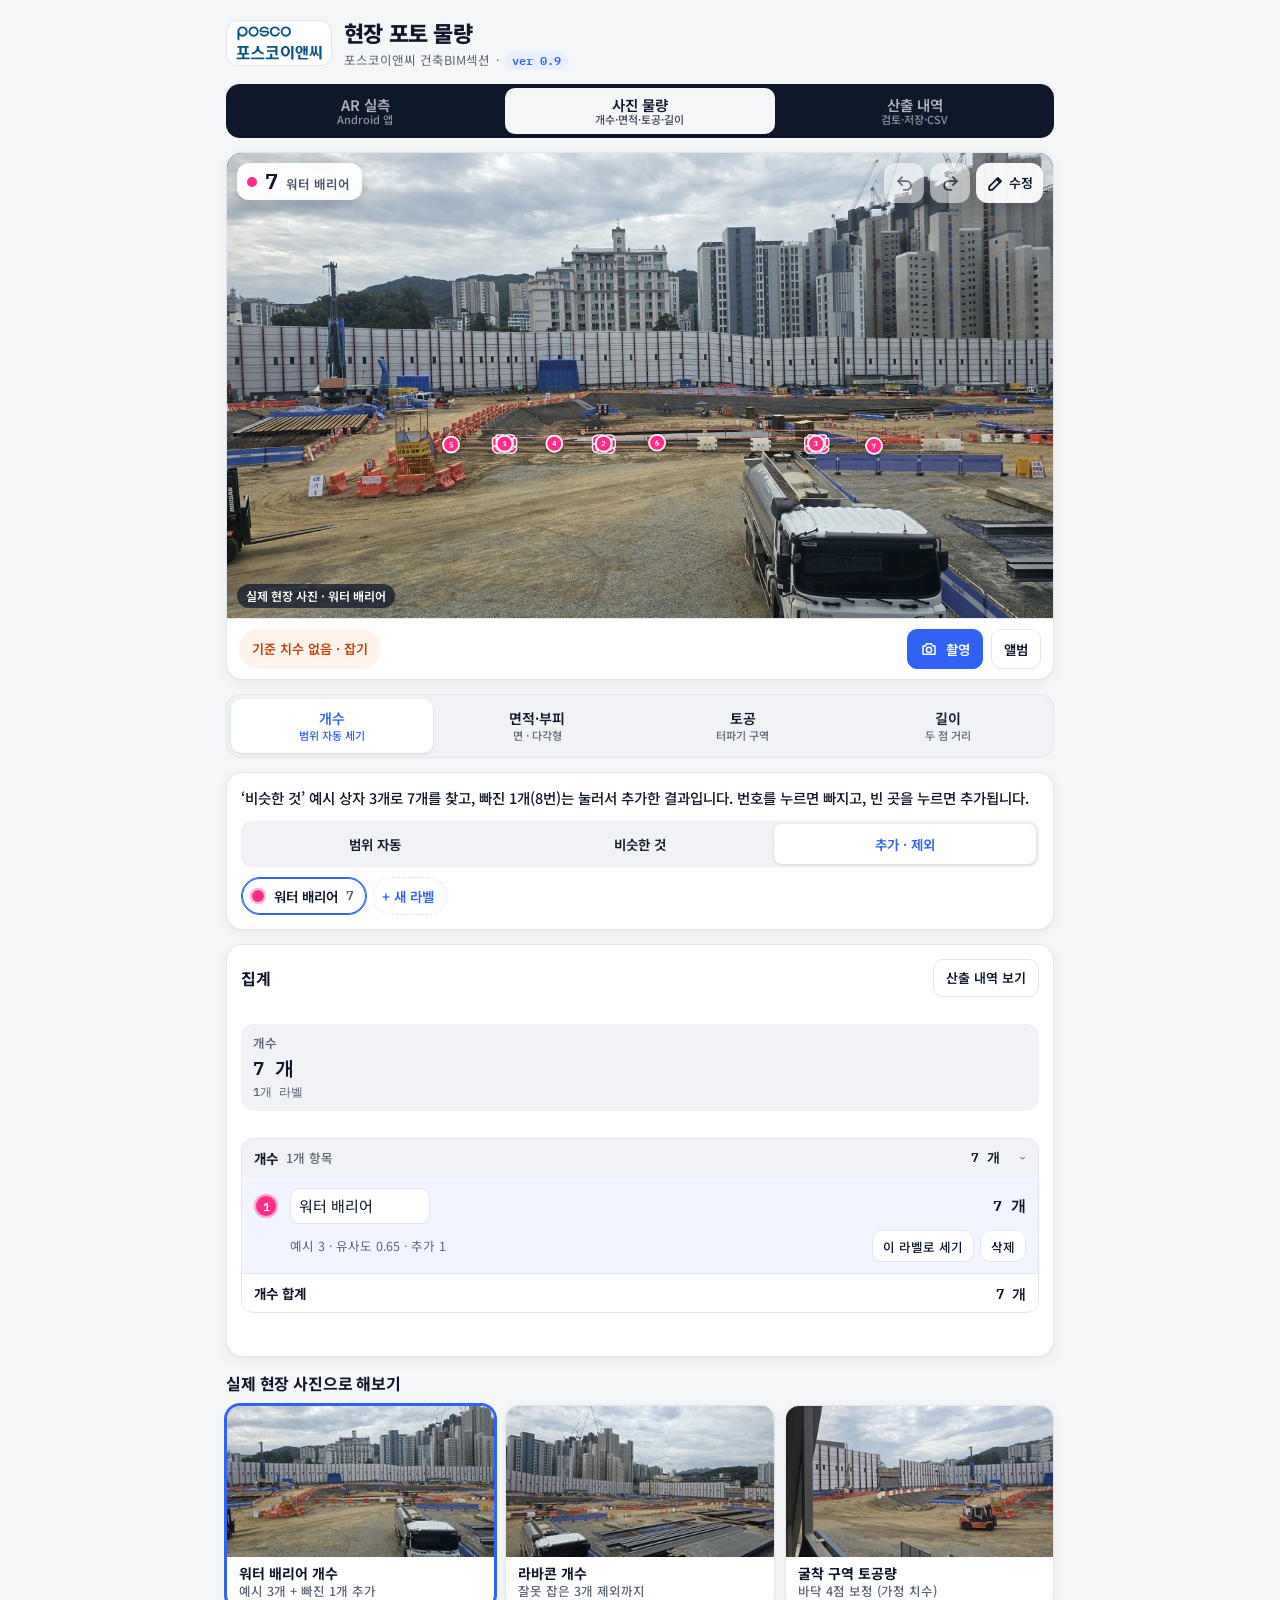
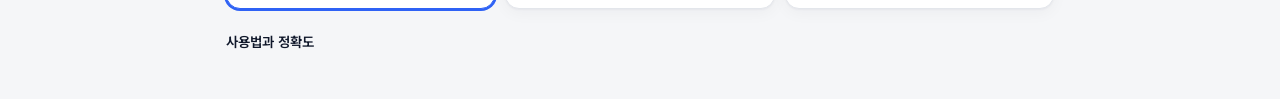
==== SiteMeasureAR/app/src/main/assets/web/index.html @ 182897c6 "현장 포토 물량 앱 ver 0.9: 웹 시제품 기능 전부 내장 - 첫 화면을 웹 시제품(개수·면적·토공·거리·기준 치수·되돌리기·수정)으로 교체 - 촬영·앨범, CSV·근거 사진 " ====
<!doctype html><html lang="ko"><head><meta charset="utf-8"><meta name="viewport" content="width=device-width,initial-scale=1,viewport-fit=cover"><style>:root{color-scheme:light}body{margin:0;font:14px system-ui}img{max-width:100%}[hidden]{display:none!important}</style><link rel="stylesheet" href="app.css"><script src="app-shim.js"></script></head><body><title>현장 포토 물량</title>
<meta name="claude:viewport-fit-sides" content="cover">
<link rel="preconnect" href="https://fonts.googleapis.com">
<link rel="stylesheet" href="https://fonts.googleapis.com/css2?family=Noto+Sans+KR:wght@400;500;700;800&family=IBM+Plex+Mono:wght@500;600&display=swap">
<style>
/* Layout: 흰 바탕 카드 세 장 — ① 사진(찍기·불러오기, 기준 치수) ② 기능 탭(개수·면적부피·토공·길이)과 그 도구 ③ 기능별 집계와 총합계. 강조는 한 가지 파랑, 사진 위 표시는 라벨 색. */
:root{
  --bg:#f5f6f8; --surface:#ffffff; --ink:#0f172a; --muted:#5b6474; --line:#e3e6eb; --soft:#f0f2f5;
  --accent:#2f62f5; --accent-ink:#ffffff; --accent-soft:#e9efff; --warn:#c2410c; --warn-soft:#fff3eb; --ok:#15803d;
  --font-body:"Noto Sans KR","Apple SD Gothic Neo","Malgun Gothic",system-ui,sans-serif;
  --font-num:"IBM Plex Mono",ui-monospace,Menlo,Consolas,monospace;
  --r-card:16px; --r-ctl:10px;
}
@media (prefers-color-scheme: dark){ :root:not([data-theme="light"]){
  --bg:#0d1117; --surface:#161b22; --ink:#e8edf3; --muted:#9aa5b4; --line:#2a313b; --soft:#1e252e;
  --accent:#6b93ff; --accent-ink:#0b1020; --accent-soft:#1c2848; --warn:#ff9b63; --warn-soft:#2e1d12; --ok:#4ade80; color-scheme:dark } }
:root[data-theme="dark"]{
  --bg:#0d1117; --surface:#161b22; --ink:#e8edf3; --muted:#9aa5b4; --line:#2a313b; --soft:#1e252e;
  --accent:#6b93ff; --accent-ink:#0b1020; --accent-soft:#1c2848; --warn:#ff9b63; --warn-soft:#2e1d12; --ok:#4ade80; color-scheme:dark }

*,*::before,*::after{box-sizing:border-box}
[hidden]{display:none!important}
body{background:var(--bg);color:var(--ink);font-family:var(--font-body);font-size:15px;line-height:1.5;-webkit-font-smoothing:antialiased}
.wrap{max-width:860px;margin:0 auto;padding-block:16px 40px;
  padding-left:max(16px, env(safe-area-inset-left, 0px));padding-right:max(16px, env(safe-area-inset-right, 0px));
  display:flex;flex-direction:column;gap:14px}
.top{display:flex;align-items:center;gap:12px;flex-wrap:wrap}
.logo{display:flex;align-items:center;justify-content:center;background:#fff;border-radius:12px;padding:6px 10px;box-shadow:inset 0 0 0 1px var(--line);flex:none}
.logo img{display:block;height:34px;width:auto;max-width:100%}
.brand{display:flex;flex-direction:column;min-width:0;flex:1}
.meta{display:flex;gap:6px;align-items:center;flex-wrap:wrap;font-size:12.5px;color:var(--muted);margin-top:2px}
.ver{font-family:var(--font-num);font-size:11.5px;font-weight:600;padding:1px 7px;border-radius:999px;background:var(--accent-soft);color:var(--accent)}
.views{display:grid;grid-template-columns:repeat(3,1fr);gap:4px;padding:4px;background:var(--ink);border-radius:14px}
.views button{border:0;background:transparent;color:color-mix(in srgb,var(--bg) 70%,transparent);border-radius:10px;min-height:46px;font-size:14.5px;flex-direction:column;gap:0;padding:6px 4px}
.views button small{font-size:11px;font-weight:500;opacity:.8}
.views button[aria-selected="true"]{background:var(--bg);color:var(--ink)}
.view{display:flex;flex-direction:column;gap:14px}
.ar{padding:18px;display:flex;flex-direction:column;gap:14px}
.ar h2{font-size:18px}
.ar p{margin:0;color:var(--muted);font-size:14px;max-width:62ch}
.steps{display:grid;grid-template-columns:repeat(auto-fit,minmax(180px,1fr));gap:10px;margin:0;padding:0;list-style:none;counter-reset:st}
.steps li{background:var(--soft);border-radius:12px;padding:12px;font-size:13.5px;counter-increment:st}
.steps li::before{content:counter(st);display:inline-grid;place-items:center;width:22px;height:22px;border-radius:50%;background:var(--accent);color:var(--accent-ink);font-weight:700;font-size:12px;margin-right:8px}
.steps b{display:block;margin:6px 0 2px;font-size:14px}
.kv{display:grid;grid-template-columns:auto 1fr;gap:6px 14px;font-size:13.5px;margin:0}
.kv dt{color:var(--muted)} .kv dd{margin:0}
.badge-st{align-self:flex-start;font-size:12.5px;font-weight:600;padding:4px 10px;border-radius:999px;background:var(--warn-soft);color:var(--warn)}
details.grp > summary{list-style:none;cursor:pointer}
details.grp > summary::-webkit-details-marker{display:none}
details.grp > summary .chev{transition:transform .15s;display:inline-block;margin-left:6px}
details.grp[open] > summary .chev{transform:rotate(90deg)}
.ghead b{font-family:var(--font-num);font-weight:600;font-size:13px;color:var(--ink);margin-left:auto;margin-right:8px}
.rep{overflow-x:auto;border:1px solid var(--line);border-radius:12px}
.rep table{border-collapse:collapse;width:100%;font-size:13px;min-width:560px}
.rep th,.rep td{padding:8px 10px;border-bottom:1px solid var(--line);text-align:right;white-space:nowrap}
.rep th{background:var(--soft);font-weight:600;color:var(--muted);font-size:12px}
.rep td:nth-child(-n+3),.rep th:nth-child(-n+3){text-align:left}
.rep td{font-variant-numeric:tabular-nums}
.rep tr.tot td{font-weight:700;background:color-mix(in srgb,var(--soft) 60%,transparent)}
.repimg{border-radius:12px;overflow:hidden;border:1px solid var(--line);background:#0b0d10}
.repimg img{display:block;width:100%;max-width:100%}
@media (prefers-reduced-motion: reduce){ details.grp > summary .chev{transition:none} }
h1{font-size:22px;font-weight:800;margin:0;letter-spacing:-.02em}
.top p{margin:2px 0 0;font-size:13.5px;color:var(--muted)}
h2{font-size:16px;font-weight:700;margin:0;letter-spacing:-.01em}
.card{background:var(--surface);border:1px solid var(--line);border-radius:var(--r-card);box-shadow:0 1px 2px rgba(15,23,42,.04),0 4px 16px rgba(15,23,42,.04)}
button,.btn{font:inherit;font-weight:600;font-size:14px;min-height:44px;padding:8px 14px;border-radius:var(--r-ctl);border:1px solid var(--line);
  background:var(--surface);color:var(--ink);cursor:pointer;display:inline-flex;align-items:center;justify-content:center;gap:8px;text-align:center;line-height:1.2}
button:hover,.btn:hover{border-color:color-mix(in srgb,var(--accent) 40%,var(--line))}
.btn.primary,button.primary{background:var(--accent);color:var(--accent-ink);border-color:var(--accent)}
button:focus-visible,.btn:focus-within,input:focus-visible,select:focus-visible,summary:focus-visible{outline:3px solid color-mix(in srgb,var(--accent) 45%,transparent);outline-offset:2px}
button:disabled{opacity:.45;cursor:default}
.ico{width:18px;height:18px;flex:none}

/* ① 사진 */
.photo{overflow:hidden}
.drop{display:flex;flex-direction:column;align-items:center;text-align:center;gap:10px;padding:40px 20px;border:2px dashed var(--line);border-radius:12px;margin:12px;background:var(--soft)}
.drop .big{width:44px;height:44px;color:var(--accent)}
.drop-t{font-size:17px;font-weight:700;margin:0}
.drop-s{font-size:13.5px;color:var(--muted);margin:0;max-width:44ch}
.drop-b{display:flex;gap:8px;flex-wrap:wrap;justify-content:center;margin-top:4px}
.stage{position:relative;background:#0b0d10}
#cv{display:block;width:100%;height:auto;touch-action:none;cursor:crosshair;user-select:none;-webkit-user-select:none}
#loupe{position:absolute;top:10px;width:124px;height:124px;border-radius:50%;border:3px solid #fff;box-shadow:0 4px 18px rgba(0,0,0,.35);pointer-events:none}
.total{position:absolute;left:10px;top:10px;pointer-events:none;display:flex;align-items:baseline;gap:8px;padding:6px 12px 6px 10px;border-radius:12px;background:rgba(255,255,255,.94);color:#0f172a;box-shadow:0 4px 14px rgba(0,0,0,.18)}
.total .dot{width:10px;height:10px;border-radius:50%;align-self:center}
.total .n{font-family:var(--font-num);font-weight:600;font-size:22px;line-height:1}
.total .l{font-size:12.5px;font-weight:600;color:#475569}
.stbar{position:absolute;right:10px;top:10px;display:flex;gap:6px}
.sbtn{min-height:40px;min-width:40px;padding:0 10px;border-radius:12px;border:0;background:rgba(255,255,255,.94);color:#0f172a;box-shadow:0 4px 14px rgba(0,0,0,.2);font-size:13px;gap:4px}
.sbtn svg{width:19px;height:19px}
.sbtn:disabled{opacity:.55}
.sbtn[aria-pressed="true"]{background:#2f62f5;color:#fff}
.einfo{margin:0;font-size:13.5px;color:var(--muted)}
.tag{position:absolute;left:10px;bottom:10px;font-size:12px;font-weight:600;padding:3px 9px;border-radius:999px;background:rgba(15,23,42,.72);color:#fff;pointer-events:none}
.pbar{display:flex;gap:8px;align-items:center;flex-wrap:wrap;padding:10px 12px;border-top:1px solid var(--line)}
.pbar .grow{flex:1 1 auto}
.scale{min-height:40px;border-radius:999px;font-size:13px;padding:6px 12px}
.scale.warn{background:var(--warn-soft);color:var(--warn);border-color:transparent}
.scale.ok{background:var(--accent-soft);color:var(--accent);border-color:transparent}
.pbar .btn{min-height:40px;font-size:13.5px;padding:6px 12px}

/* ② 기능 탭과 도구 */
.fn{display:grid;grid-template-columns:repeat(4,1fr);gap:4px;padding:4px;background:var(--soft);border-radius:14px;border:1px solid var(--line)}
.fn button{border:0;background:transparent;border-radius:10px;flex-direction:column;gap:2px;padding:8px 4px;min-height:54px;font-size:14px}
.fn button small{font-size:11px;font-weight:500;color:var(--muted)}
.fn button[aria-selected="true"]{background:var(--surface);color:var(--accent);box-shadow:0 1px 3px rgba(15,23,42,.12)}
.fn button[aria-selected="true"] small{color:var(--accent)}
.tool{padding:14px;display:flex;flex-direction:column;gap:12px}
.hint{margin:0;font-size:14.5px;font-weight:500}
.tgrp{display:flex;flex-direction:column;gap:10px}
.seg{display:flex;background:var(--soft);border-radius:var(--r-ctl);padding:3px;gap:3px}
.seg button{flex:1;min-height:40px;border:0;background:transparent;border-radius:8px;font-size:13.5px}
.seg button[aria-pressed="true"]{background:var(--surface);color:var(--accent);box-shadow:0 1px 3px rgba(15,23,42,.12)}
.slider{display:flex;align-items:center;gap:10px;font-size:13px;color:var(--muted);min-width:0}
.slider input{flex:1;min-width:0;accent-color:var(--accent)}
.val{font-family:var(--font-num);font-size:12.5px;color:var(--ink);min-width:3.2em;text-align:right}
.row{display:flex;gap:8px;flex-wrap:wrap}
.row > button{flex:1 1 120px;min-height:40px}
.chips{display:flex;gap:6px;flex-wrap:wrap;align-items:center}
.chips .lbl{font-size:12.5px;color:var(--muted);font-weight:600;margin-right:2px}
.chip{min-height:34px;font-size:13px;font-weight:600;padding:4px 12px;border-radius:999px;background:var(--soft);border-color:transparent}
.chip[aria-pressed="true"]{background:var(--accent-soft);color:var(--accent);border-color:color-mix(in srgb,var(--accent) 35%,transparent)}
.labels{display:flex;gap:6px;flex-wrap:wrap}
.what{display:flex;align-items:center;gap:10px;font-size:13px;color:var(--muted);min-width:0}
.what span{flex:none}
.what input{flex:1}
.lab{min-height:38px;border-radius:999px;padding:4px 12px 4px 8px;font-size:13.5px;gap:8px}
.lab .sw{width:16px;height:16px;border-radius:50%;box-shadow:inset 0 0 0 2px rgba(255,255,255,.7)}
.lab .c{font-family:var(--font-num);font-size:12.5px;color:var(--muted)}
.lab[aria-pressed="true"]{border-color:var(--accent);box-shadow:0 0 0 1px var(--accent) inset}
.lab.add{color:var(--accent);border-style:dashed}
.form{display:flex;gap:8px;flex-wrap:wrap}
.form label{display:flex;flex-direction:column;gap:3px;font-size:12px;color:var(--muted);flex:1 1 120px;min-width:0}
input[type=number],input[type=text],select{font:inherit;min-height:42px;padding:6px 10px;border:1px solid var(--line);border-radius:var(--r-ctl);background:var(--surface);color:var(--ink);min-width:0;width:100%}

/* ③ 집계 */
.results{padding:14px;display:flex;flex-direction:column;gap:12px}
.rhead{display:flex;align-items:center;justify-content:space-between;gap:8px;flex-wrap:wrap}
.rhead .acts{display:flex;gap:6px;flex-wrap:wrap}
.rhead .acts button{min-height:38px;font-size:13px;padding:6px 12px}
.summary{display:grid;grid-template-columns:repeat(auto-fit,minmax(140px,1fr));gap:8px}
.sum{background:var(--soft);border-radius:12px;padding:10px 12px;min-width:0}
.sum dt{font-size:12.5px;color:var(--muted);font-weight:600}
.sum dd{margin:2px 0 0;font-family:var(--font-num);font-variant-numeric:tabular-nums;font-weight:600;font-size:19px;overflow-wrap:anywhere}
.sum dd small{display:block;font-size:12px;font-weight:500;color:var(--muted)}
.grp{border:1px solid var(--line);border-radius:12px;overflow:hidden}
.ghead{display:flex;justify-content:space-between;align-items:center;gap:8px;padding:9px 12px;background:var(--soft);font-size:13.5px;font-weight:700}
.ghead span{font-weight:500;color:var(--muted);font-size:12.5px}
.item{display:grid;grid-template-columns:26px 1fr auto;gap:6px 10px;padding:11px 12px;border-top:1px solid var(--line);align-items:center}
.ghead + .item{border-top:0}
.item.active{background:color-mix(in srgb,var(--accent-soft) 60%,transparent)}
.no{font-family:var(--font-num);font-weight:600;width:24px;height:24px;border-radius:50%;display:grid;place-items:center;font-size:12px;color:#fff;box-shadow:inset 0 0 0 2px rgba(255,255,255,.6)}
.main{display:flex;gap:6px;align-items:center;flex-wrap:wrap;min-width:0}
.main select,.main input{min-height:36px;padding:4px 8px;width:auto}
.main input[type=text]{width:140px}
.thick{display:inline-flex;align-items:center;gap:4px;font-size:13px;color:var(--muted)}
.thick input{width:74px}
.q{font-family:var(--font-num);font-variant-numeric:tabular-nums;font-weight:600;text-align:right;white-space:nowrap;font-size:15px}
.q small{display:block;font-weight:500;color:var(--muted);font-size:12px}
.sub{grid-column:2 / 4;font-size:12.5px;color:var(--muted);display:flex;justify-content:space-between;align-items:center;gap:8px;flex-wrap:wrap;min-width:0}
.sub .acts{display:flex;gap:6px}
.sub button{min-height:32px;padding:2px 10px;font-size:12.5px;font-weight:500}
.cond{grid-column:2 / 4;font-size:13px;min-width:0}
.cond summary{cursor:pointer;color:var(--muted);min-height:32px;display:flex;align-items:center}
.fields{display:grid;grid-template-columns:repeat(auto-fit,minmax(118px,1fr));gap:8px;margin-top:6px}
.fld{display:flex;flex-direction:column;gap:3px;font-size:12px;color:var(--muted);min-width:0}
.fld input,.fld select{min-height:38px;padding:4px 8px}
.res{grid-column:2 / 4;display:grid;grid-template-columns:repeat(auto-fit,minmax(150px,1fr));gap:2px 16px;font-size:12.5px;min-width:0}
.res div{display:flex;justify-content:space-between;gap:6px;padding-block:1px}
.res b{font-family:var(--font-num);font-variant-numeric:tabular-nums;font-weight:600}
.warnline{grid-column:2 / 4;font-size:12.5px;color:var(--warn);margin:0;font-weight:500;background:var(--warn-soft);padding:6px 10px;border-radius:8px}
.gtot{display:flex;justify-content:space-between;padding:9px 12px;border-top:1px solid var(--line);font-weight:700;font-size:13.5px}
.gtot b{font-family:var(--font-num);font-weight:600}
.empty{color:var(--muted);font-size:14px;margin:0;text-align:center;padding:18px 8px;background:var(--soft);border-radius:12px}
.status{font-size:13px;color:var(--muted);margin:0;min-height:1.3em}

/* 샘플 */
.samples{display:flex;flex-direction:column;gap:10px}
.sgrid{display:grid;grid-template-columns:repeat(3,1fr);gap:10px}
@media (max-width:560px){ .sgrid{grid-template-columns:1fr} }
.sc{padding:0;flex-direction:column;align-items:stretch;gap:0;overflow:hidden;border-radius:14px;text-align:left;min-height:0}
.sc img{display:block;width:100%;aspect-ratio:16/9;object-fit:cover;max-width:100%}
.sc span{display:block;padding:8px 12px 2px;font-size:14px;font-weight:700}
.sc small{display:block;padding:0 12px 10px;font-size:12.5px;font-weight:500;color:var(--muted)}
.sc[aria-pressed="true"]{border-color:var(--accent);box-shadow:0 0 0 2px var(--accent)}
@media (max-width:560px){ .sc{flex-direction:row;align-items:center;justify-content:flex-start} .sc img{width:120px;flex:none} .sc .tx{min-width:0;flex:1} }
details.help{font-size:13.5px;color:var(--muted)}
details.help summary{cursor:pointer;color:var(--ink);font-weight:600;min-height:36px;display:flex;align-items:center}
details.help ul{margin:6px 0 0;padding-left:18px;display:flex;flex-direction:column;gap:5px}
</style>

<div class="wrap">
  <header class="top">
    <span class="logo"><img src="brand/poscoenc-logo.png" alt="포스코이앤씨" width="86" height="34"></span>
    <div class="brand">
      <h1>현장 포토 물량</h1>
      <div class="meta"><span>포스코이앤씨 건축BIM섹션</span><span aria-hidden="true">·</span><span class="ver">ver 0.9</span></div>
    </div>
  </header>

  <nav class="views" role="tablist" aria-label="화면">
    <button role="tab" id="v-ar" aria-selected="false">AR 실측<small>Android 앱</small></button>
    <button role="tab" id="v-photo" aria-selected="true">사진 물량<small>개수·면적·토공·길이</small></button>
    <button role="tab" id="v-report" aria-selected="false">산출 내역<small>검토·저장·CSV</small></button>
  </nav>

  <!-- AR 실측 -->
  <section id="view-ar" class="view" hidden>
    <div class="card ar">
      <span class="badge-st">Android 앱으로 개발 중 · 이 웹 화면에서는 동작하지 않습니다</span>
      <h2>AR 실측: 기준 치수 없이 실시간 거리·면적</h2>
      <p>휴대폰 카메라로 주변을 인식한 뒤 시작점과 끝점을 찍으면 실제 거리가 바로 나옵니다. 기준 치수를 넣지 않아도 됩니다. ARCore의 깊이(Depth) 기능을 쓰므로 설치형 Android 앱에서만 동작하며, 웹 페이지에서는 카메라와 AR 기능을 쓸 수 없습니다.</p>
      <ol class="steps">
        <li><b>주변 인식</b>카메라를 천천히 좌우로 움직여 바닥·벽을 인식시킵니다.</li>
        <li><b>점 지정</b>화면 가운데 조준점을 시작점·끝점에 맞추고 누릅니다. 모서리·직선 스냅이 보조합니다.</li>
        <li><b>결과 저장</b>거리·면적과 사진, 측정점, 산출 근거를 휴대폰에 저장하고 CSV로 내보냅니다.</li>
      </ol>
      <dl class="kv">
        <dt>권장 거리</dt><dd>대상까지 약 0.5~5 m (Google 안내 기준 깊이 정확도가 가장 좋은 범위)</dd>
        <dt>대상 기기</dt><dd>ARCore Depth API 지원 Android 기기</dd>
        <dt>1차 개발 범위</dt><dd>2점 거리 측정 · 사진 저장 · 강재 개수 검토</dd>
        <dt>검증 방법</dt><dd>같은 구간을 줄자와 비교해 기기별 오차를 기록</dd>
      </dl>
      <p>지금 이 화면에서는 ‘사진 물량’에서 기준 치수(기준 길이 또는 바닥 4점)를 잡아 거리를 잴 수 있습니다.</p>
      <div class="row"><a class="btn" href="https://developers.google.com/ar/devices" target="_blank" rel="noopener">ARCore 지원 기기 목록</a><button id="goPhotoLen" class="primary">사진으로 거리 재기</button></div>
    </div>
  </section>

  <!-- 사진 물량 -->
  <div id="view-photo" class="view">
  <!-- ① 사진 -->
  <section class="card photo" aria-label="사진">
    <div id="empty" class="drop">
      <svg class="big" viewBox="0 0 24 24" fill="none" stroke="currentColor" stroke-width="1.7" stroke-linecap="round" stroke-linejoin="round" aria-hidden="true"><path d="M4 8h3l2-3h6l2 3h3v11H4z"/><circle cx="12" cy="13" r="3.5"/></svg>
      <p class="drop-t">현장 사진을 찍거나 불러오세요</p>
      <p class="drop-s">휴대폰에서는 ‘카메라로 촬영’을 누르면 바로 카메라가 열립니다.</p>
      <div class="drop-b">
        <label class="btn primary"><svg class="ico" viewBox="0 0 24 24" fill="none" stroke="currentColor" stroke-width="2" stroke-linecap="round" stroke-linejoin="round" aria-hidden="true"><path d="M4 8h3l2-3h6l2 3h3v11H4z"/><circle cx="12" cy="13" r="3.5"/></svg>카메라로 촬영<input id="shoot" type="file" accept="image/*" capture="environment" hidden></label>
        <label class="btn">앨범에서 선택<input id="pick" type="file" accept="image/*" hidden></label>
      </div>
    </div>
    <div id="stageWrap" hidden>
      <div class="stage">
        <canvas id="cv" width="1280" height="720" aria-label="측정 사진"></canvas>
        <canvas id="loupe" width="248" height="248" hidden></canvas>
        <div id="total" class="total" hidden><span class="dot" id="totalDot"></span><span class="n" id="totalN"></span><span class="l" id="totalL"></span></div>
        <span id="sampleTag" class="tag"></span>
        <div class="stbar" role="toolbar" aria-label="편집">
          <button id="undoBtn" class="sbtn" aria-label="되돌리기" title="되돌리기 (Ctrl+Z)" disabled><svg viewBox="0 0 24 24" fill="none" stroke="currentColor" stroke-width="2.2" stroke-linecap="round" stroke-linejoin="round" aria-hidden="true"><path d="M9 14L4 9l5-5"/><path d="M4 9h10.5a5.5 5.5 0 0 1 0 11H11"/></svg></button>
          <button id="redoBtn" class="sbtn" aria-label="다시 실행" title="다시 실행 (Ctrl+Shift+Z)" disabled><svg viewBox="0 0 24 24" fill="none" stroke="currentColor" stroke-width="2.2" stroke-linecap="round" stroke-linejoin="round" aria-hidden="true"><path d="M15 14l5-5-5-5"/><path d="M20 9H9.5a5.5 5.5 0 0 0 0 11H13"/></svg></button>
          <button id="editBtn" class="sbtn" aria-label="수정" aria-pressed="false" title="수정: 점·상자를 끌어 고치기"><svg viewBox="0 0 24 24" fill="none" stroke="currentColor" stroke-width="2.2" stroke-linecap="round" stroke-linejoin="round" aria-hidden="true"><path d="M4 20h4L19 9l-4-4L4 16z"/><path d="M13.5 6.5l4 4"/></svg><span>수정</span></button>
        </div>
      </div>
      <div class="pbar">
        <button id="scaleBtn" class="scale warn">기준 치수 없음</button>
        <span class="grow"></span>
        <label class="btn primary"><svg class="ico" viewBox="0 0 24 24" fill="none" stroke="currentColor" stroke-width="2" stroke-linecap="round" stroke-linejoin="round" aria-hidden="true"><path d="M4 8h3l2-3h6l2 3h3v11H4z"/><circle cx="12" cy="13" r="3.5"/></svg>촬영<input id="shoot2" type="file" accept="image/*" capture="environment" hidden></label>
        <label class="btn">앨범<input id="pick2" type="file" accept="image/*" hidden></label>
      </div>
    </div>
  </section>

  <!-- ② 기능 -->
  <nav class="fn" role="tablist" aria-label="측정 기능">
    <button role="tab" id="fn-count" aria-selected="true">개수<small>범위 자동 세기</small></button>
    <button role="tab" id="fn-area" aria-selected="false">면적·부피<small>면 · 다각형</small></button>
    <button role="tab" id="fn-earth" aria-selected="false">토공<small>터파기 구역</small></button>
    <button role="tab" id="fn-length" aria-selected="false">길이<small>두 점 거리</small></button>
  </nav>

  <section class="card tool" aria-label="도구">
    <p id="hint" class="hint" role="status"></p>

    <div id="t-count" class="tgrp">
      <div class="seg" role="group" aria-label="개수 작업">
        <button id="cnt-auto" aria-pressed="true">범위 자동</button>
        <button id="cnt-ex" aria-pressed="false">비슷한 것</button>
        <button id="cnt-edit" aria-pressed="false">추가 · 제외</button>
      </div>
      <label id="whatRow" class="what" for="cntWhat"><span>세는 대상</span><input id="cntWhat" type="text" placeholder="비우면 AI가 판단 (예: 워터 배리어, 철근 D22)"></label>
      <div id="labels" class="labels" role="group" aria-label="라벨"></div>
      <label id="thrRow" class="slider" for="thr" hidden>유사도<input id="thr" type="range" min="40" max="95" value="65"><span id="thrV" class="val">0.65</span></label>
    </div>

    <div id="t-area" class="tgrp" hidden>
      <div class="seg" role="group" aria-label="면적 방식">
        <button id="ar-auto" aria-pressed="true">자동 면 (한 번 누르기)</button>
        <button id="ar-poly" aria-pressed="false">다각형 (꼭지점 찍기)</button>
      </div>
      <label id="ctx-auto" class="slider" for="tol">인식 범위<input id="tol" type="range" min="8" max="80" value="30"><span id="tolV" class="val">30</span></label>
    </div>

    <div id="t-earth" class="tgrp" hidden>
      <div class="seg" role="group" aria-label="토공 방식">
        <button id="ea-plan" aria-pressed="true">평면 구역 (깊이 · 법면)</button>
        <button id="ea-sec" aria-pressed="false">단면 × 연장</button>
      </div>
    </div>

    <div id="t-length" class="tgrp" hidden>
      <div class="chips" role="group" aria-label="길이 옵션">
        <button class="chip" id="chainBtn" aria-pressed="false">연속 측정 (끝점에서 이어 재기)</button>
      </div>
    </div>

    <div id="t-scale" class="tgrp" hidden>
      <div class="seg" role="group" aria-label="기준 치수 방식">
        <button id="cal-len" aria-pressed="true">기준 길이 · 정면 사진</button>
        <button id="cal-plane" aria-pressed="false">바닥 4점 · 비스듬한 사진</button>
      </div>
      <div id="formLen" class="form" hidden>
        <label>실제 길이 (mm)<input id="refMm" type="number" inputmode="numeric" min="1"></label>
        <div class="chips" id="presetLen" style="flex:2 1 260px">
          <button class="chip" data-mm="1000">스타프 1000</button><button class="chip" data-mm="1200">유로폼 1200</button><button class="chip" data-mm="600">유로폼 600</button><button class="chip" data-mm="10000">줄자 10 m</button>
        </div>
        <button id="applyLen" class="primary" style="flex:1 1 100%">기준 치수 적용</button>
      </div>
      <div id="formPlane" class="form" hidden>
        <label>가로 1→2 (m)<input id="plW" type="number" inputmode="decimal" min="0" step="0.01"></label>
        <label>세로 2→3 (m)<input id="plH" type="number" inputmode="decimal" min="0" step="0.01"></label>
        <div class="chips" id="presetPlane" style="flex:1 1 100%">
          <button class="chip" data-w="10" data-h="10">측량 핀 10×10</button><button class="chip" data-w="20" data-h="10">측량 핀 20×10</button><button class="chip" data-w="6.096" data-h="1.524">철판 6.1×1.5</button><button class="chip" data-w="2" data-h="1">복공판 2.0×1.0</button>
        </div>
        <button id="applyPlane" class="primary" style="flex:1 1 100%">바닥 평면 보정 적용</button>
      </div>
      <button id="calDone">기준 치수 닫기</button>
    </div>

    <div id="t-edit" class="tgrp" hidden>
      <p id="editInfo" class="einfo">선택된 것이 없습니다.</p>
      <div class="row">
        <button id="editDel" disabled>선택 삭제</button>
        <button id="editDone" class="primary">수정 끝내기</button>
      </div>
    </div>
    <div id="ctx-busy" class="row" hidden>
      <button id="aiCancel">AI 세기 취소</button>
    </div>
    <div id="ctx-cancel" class="row" hidden>
      <button id="cancelDraw">그리던 것 취소 (Esc)</button>
    </div>
    <div id="ctx-draw" class="row" hidden>
      <button id="undoPt">점 취소</button>
      <button id="cancelPoly">그리기 취소</button>
      <button id="closePoly" class="primary">닫고 확정</button>
    </div>
    <div id="ctx-snap" class="chips" role="group" aria-label="스냅" hidden>
      <span class="lbl">스냅</span>
      <button class="chip" id="sn-v" aria-pressed="true">꼭지점</button>
      <button class="chip" id="sn-e" aria-pressed="true">끝선</button>
      <button class="chip" id="sn-r" aria-pressed="true">90°</button>
      <button class="chip" id="sn-hv" aria-pressed="true">수평·수직</button>
    </div>
  </section>

  <!-- ③ 집계 -->
  <section class="card results" aria-label="집계">
    <div class="rhead">
      <h2>집계</h2>
      <div class="acts">
        <button id="aiBtn" hidden>AI 부재 판별</button>
        <button id="toReport">산출 내역 보기</button>
      </div>
    </div>
    <dl id="summary" class="summary"></dl>
    <div id="groups" class="tgrp"></div>
    <p id="status" class="status" role="status"></p>
  </section>

  <section class="samples" aria-label="실제 현장 사진 샘플">
    <h2>실제 현장 사진으로 해보기</h2>
    <div class="sgrid">
      <button class="card sc" id="sm-barrier"><img src="samples/thumb-site-barrier.jpg" alt="워터 배리어가 늘어선 터파기 현장"><div class="tx"><span>워터 배리어 개수</span><small>예시 3개 + 빠진 1개 추가</small></div></button>
      <button class="card sc" id="sm-cone"><img src="samples/thumb-site-cone.jpg" alt="라바콘이 놓인 현장"><div class="tx"><span>라바콘 개수</span><small>잘못 잡은 3개 제외까지</small></div></button>
      <button class="card sc" id="sm-earth"><img src="samples/thumb-site-earth.jpg" alt="법면이 있는 굴착 현장"><div class="tx"><span>굴착 구역 토공량</span><small>바닥 4점 보정 (가정 치수)</small></div></button>
    </div>
  </section>

  </div>

  <!-- 산출 내역 -->
  <section id="view-report" class="view" hidden>
    <div class="card results">
      <div class="rhead">
        <h2>산출 내역</h2>
        <div class="acts">
          <button id="csvBtn" hidden>CSV 저장</button>
          <button id="imgBtn" hidden>근거 사진 저장</button>
          <button id="copyBtn">표 복사</button>
        </div>
      </div>
      <dl id="repSummary" class="summary"></dl>
      <div id="repTable" class="rep"></div>
      <div class="repimg" id="repImgWrap" hidden><img id="repImg" alt="측정 표시가 들어간 근거 사진"></div>
      <p id="repStatus" class="status" role="status"></p>
    </div>
  </section>

  <details class="help">
    <summary>사용법과 정확도</summary>
    <ul>
      <li>잘못 찍었으면 사진 오른쪽 위 ↶(되돌리기)·↷(다시 실행)을 누르세요. 그리던 다각형·선·기준 치수는 ‘그리기 취소’나 Esc로 한 번에 지웁니다. ✎ 수정을 켜면 점·꼭지점·상자 모서리·번호를 끌어 옮기고, 눌러 선택해 지울 수 있습니다. 다각형 변의 가운데 점을 끌면 꼭지점이 늘어나고, AI 범위 모서리를 고치면 그 범위를 다시 셉니다.</li>
      <li>거리: 첫 점을 찍은 뒤 손가락을 움직이면 확대경 옆에 실시간 길이가 표시됩니다. ‘연속 측정’을 켜면 끝점에서 다음 구간이 바로 이어집니다. 기준 치수 없이 실시간으로 재는 AR 실측은 Android 앱으로 개발 중입니다.</li>
      <li>면적·부피 ‘자동 면’: 누른 곳에서 경계선(색이 바뀌는 선)까지 면 전체를 잡아 꼭지점 다각형으로 만듭니다. 이미 잡은 면과 겹치는 부분은 빼고 잡으며, 합계는 겹침을 한 번만 셉니다. 경계가 틀리면 ✎ 수정에서 꼭지점을 끌어 고치세요.</li>
      <li>사진 위를 누른 채 움직이면 확대경이 뜨고, 손을 뗀 곳에 점이 찍힙니다. 스냅이 걸리면 꼭지점·끝선·90°·수평·수직이 표시됩니다.</li>
      <li>개수 ‘범위 자동’: 셀 대상이 모인 범위를 상자로 감싸면 개별 대상을 하나씩 세어 번호를 붙입니다. AI 비전을 쓸 수 있으면 AI가, 없으면 기기가 직접(배경과 색이 다른 덩어리를 낱개 크기로 나눠) 셉니다. 겹치거나 붙어 있어도 따로 셉니다. 무엇을 셀지 적어 두면 더 정확합니다. 수백 개가 넘는 대상은 범위를 나눠 세세요.</li><li>개수 ‘비슷한 것’: 셀 대상 하나를 상자로 1~3개 감싸면 모양과 색이 닮은 것을 사진 전체에서 찾아 번호를 붙입니다. AI를 쓸 수 없는 화면에서도 됩니다. 가까운 것과 먼 것을 하나씩 예시로 주면 원근으로 크기가 달라도 잘 찾습니다. 화면에서 몇 px밖에 안 되는 먼 대상은 놓치기 쉬우니 가까이서 찍으세요.</li>
      <li>기준 치수 ‘기준 길이’는 정면 사진용입니다. 측정면과 같은 면에 놓인 물체(스타프, 유로폼)를 기준으로 삼으세요.</li>
      <li>기준 치수 ‘바닥 4점’은 비스듬히 찍은 바닥용입니다. 크기를 아는 바닥 직사각형의 네 모서리를 찍으면 원근을 펴서 잽니다. 기준은 잴 범위를 거의 덮을 만큼 커야 하며, 터파기는 측량 핀(말뚝) 4개로 10~20 m 사각형을 잡고 찍으세요. 결과 옆 ‘기준점 1px 오차 시 ±%’가 민감도입니다.</li>
      <li>토공 평면: 각주공식 V = h/6 × (A상 + 4A중 + A바닥). 깊이를 쉼표로 여러 개 넣으면 평균을 씁니다. 단면: 단면적 × 연장.</li>
      <li>흐트러진 토량 = 자연상태 × L, 다짐 = 자연상태 × C. 토질별 L·C는 표준품셈 범위의 대표값이니 현장 시험값으로 고쳐 쓰세요. 덤프 1대 적재량 q = 톤수 ÷ 단위중량 × L.</li>
      <li>샘플의 ‘굴착 구역 토공량’은 실제 사진에 가정한 바닥 치수를 넣은 시연입니다. 수치는 실제 물량이 아닙니다.</li>
    </ul>
  </details>
</div>

<script>
(function(){
"use strict";
var $=function(id){ return document.getElementById(id); };
var cv=$("cv"), ctx=cv.getContext("2d"), loupe=$("loupe"), lctx=loupe.getContext("2d");
/* 라벨 색: 흙·회색 가설벽·하늘·주황 라바콘·파란 펜스와 겹치지 않게 */
var COLORS=["#ff2d87","#00b8f0","#8b5cf6","#22c55e","#ffb800","#ff5a1f"];
var MEMBERS=["벽","기둥","슬래브","보","기초","계단","거푸집","철근","조적","바닥","기타"];
var SOILS={ "모래":{L:1.15,C:0.90,g:1.8}, "보통토사":{L:1.25,C:0.88,g:1.8}, "점질토":{L:1.30,C:0.95,g:1.7}, "풍화암":{L:1.35,C:1.10,g:2.0}, "연암":{L:1.50,C:1.20,g:2.3} };
var SNAPMODES={ poly:1, earth:1, line:1, scale:1 };
var S={ W:1280,H:720, photo:null, blur:null, fn:"count", mode:"count", prevMode:"count", areaSub:"auto", earthView:"plan", cal:null, calVer:0, calMode:"len", calDraft:[], lenDraft:null, pend:null, draft:[],
        items:[], seq:0, view:"photo", grpOpen:{}, chain:false, chainColor:null, snapOn:{v:true,e:true,r:true,hv:true}, cntMode:"auto", active:null, levels:{} };
var aim=null;

/* =========================================================
   사진 적재와 특징 (경계선 세기, 모서리)
   ========================================================= */
function setPhoto(src,w,h){
  var k=Math.min(1,1280/Math.max(w,h)); S.W=Math.round(w*k); S.H=Math.round(h*k);
  var c=document.createElement("canvas"); c.width=S.W; c.height=S.H; c.getContext("2d").drawImage(src,0,0,S.W,S.H);
  S.photo=c; cv.width=S.W; cv.height=S.H; S.levels={};
  var d=c.getContext("2d").getImageData(0,0,S.W,S.H).data, W=S.W, H=S.H, o=new Uint8ClampedArray(d.length);
  for (var y=0;y<H;y++) for (var x=0;x<W;x++){ var r=0,gg=0,b=0,n=0;
    for (var dy=-1;dy<=1;dy++){ var yy=y+dy; if(yy<0||yy>=H) continue;
      for (var dx=-1;dx<=1;dx++){ var xx=x+dx; if(xx<0||xx>=W) continue; var q=(yy*W+xx)*4; r+=d[q]; gg+=d[q+1]; b+=d[q+2]; n++; } }
    var i=(y*W+x)*4; o[i]=r/n; o[i+1]=gg/n; o[i+2]=b/n; }
  S.blur=o; features();
}
function integral(src,W,H){ var W1=W+1, I=new Float64Array(W1*(H+1));
  for (var y=0;y<H;y++){ var run=0; for (var x=0;x<W;x++){ run+=src[y*W+x]; I[(y+1)*W1+x+1]=I[y*W1+x+1]+run; } } return I; }
function rsum(I,W1,x,y,w,h){ return I[(y+h)*W1+x+w]-I[y*W1+x+w]-I[(y+h)*W1+x]+I[y*W1+x]; }
function features(){
  var W=S.W,H=S.H,N=W*H,b=S.blur,g=new Float32Array(N);
  for (var i=0;i<N;i++) g[i]=0.299*b[i*4]+0.587*b[i*4+1]+0.114*b[i*4+2];
  var ix=new Float32Array(N), iy=new Float32Array(N), mag=new Float32Array(N);
  for (var y=1;y<H-1;y++) for (var x=1;x<W-1;x++){ var k=y*W+x;
    var gx=(g[k-W+1]+2*g[k+1]+g[k+W+1])-(g[k-W-1]+2*g[k-1]+g[k+W-1]);
    var gy=(g[k+W-1]+2*g[k+W]+g[k+W+1])-(g[k-W-1]+2*g[k-W]+g[k-W+1]);
    ix[k]=gx; iy[k]=gy; mag[k]=Math.sqrt(gx*gx+gy*gy); }
  var smp=[]; for (var j=0;j<N;j+=7) smp.push(mag[j]); smp.sort(function(a,c){ return a-c; });
  S.grad=mag; S.gthr=Math.max(60,smp[Math.floor(smp.length*0.92)]);
  var xx=new Float32Array(N), yy2=new Float32Array(N), xy=new Float32Array(N);
  for (var m=0;m<N;m++){ xx[m]=ix[m]*ix[m]; yy2[m]=iy[m]*iy[m]; xy[m]=ix[m]*iy[m]; }
  var A=integral(xx,W,H), B=integral(yy2,W,H), C=integral(xy,W,H), W1=W+1, R=new Float32Array(N), maxR=0;
  for (var y2=3;y2<H-3;y2++) for (var x2=3;x2<W-3;x2++){
    var a=rsum(A,W1,x2-2,y2-2,5,5), bb=rsum(B,W1,x2-2,y2-2,5,5), cc=rsum(C,W1,x2-2,y2-2,5,5);
    var r=a*bb-cc*cc-0.04*(a+bb)*(a+bb); R[y2*W+x2]=r; if(r>maxR) maxR=r; }
  var thr=maxR*0.0002, cs=[];
  for (var y3=4;y3<H-4;y3++) for (var x3=4;x3<W-4;x3++){ var v=R[y3*W+x3]; if(v<=thr) continue; var isMax=true;
    for (var dy=-2;dy<=2&&isMax;dy++) for (var dx=-2;dx<=2;dx++){ if((dx||dy)&&R[(y3+dy)*W+x3+dx]>v){ isMax=false; break; } }
    if(isMax) cs.push({x:x3,y:y3,r:v}); }
  cs.sort(function(p,q){ return q.r-p.r; }); S.corners=cs.slice(0,900); S.cmax=maxR||1;
}

/* =========================================================
   스케일: 기준 길이(균일 축척) 또는 바닥 4점(호모그래피)
   ========================================================= */
function solve(A,b){ var n=b.length;
  for (var c=0;c<n;c++){ var p=c; for (var r=c+1;r<n;r++) if(Math.abs(A[r][c])>Math.abs(A[p][c])) p=r;
    var t=A[c]; A[c]=A[p]; A[p]=t; var tb=b[c]; b[c]=b[p]; b[p]=tb; if(Math.abs(A[c][c])<1e-12) return null;
    for (var r2=c+1;r2<n;r2++){ var f=A[r2][c]/A[c][c]; for (var k=c;k<n;k++) A[r2][k]-=f*A[c][k]; b[r2]-=f*b[c]; } }
  var x=new Array(n); for (var i=n-1;i>=0;i--){ var s=b[i]; for (var j=i+1;j<n;j++) s-=A[i][j]*x[j]; x[i]=s/A[i][i]; } return x; }
function homography(src,dst){ var A=[],b=[];
  for (var i=0;i<4;i++){ var x=src[i].x,y=src[i].y,X=dst[i].x,Y=dst[i].y;
    A.push([x,y,1,0,0,0,-X*x,-X*y]); b.push(X); A.push([0,0,0,x,y,1,-Y*x,-Y*y]); b.push(Y); }
  var h=solve(A,b); return h?[h[0],h[1],h[2],h[3],h[4],h[5],h[6],h[7],1]:null; }
function det3(m){ return m[0]*(m[4]*m[8]-m[5]*m[7])-m[1]*(m[3]*m[8]-m[5]*m[6])+m[2]*(m[3]*m[7]-m[4]*m[6]); }
function inv3(m){ var a=m[0],b=m[1],c=m[2],d=m[3],e=m[4],f=m[5],g=m[6],h=m[7],i=m[8], D=det3(m);
  return [(e*i-f*h)/D,-(b*i-c*h)/D,(b*f-c*e)/D,-(d*i-f*g)/D,(a*i-c*g)/D,-(a*f-c*d)/D,(d*h-e*g)/D,-(a*h-b*g)/D,(a*e-b*d)/D]; }
function apply(m,p){ var w=m[6]*p.x+m[7]*p.y+m[8]; return { x:(m[0]*p.x+m[1]*p.y+m[2])/w, y:(m[3]*p.x+m[4]*p.y+m[5])/w }; }
function toW(p){ var c=S.cal; return c.type==="len"?{x:p.x*c.s,y:p.y*c.s}:apply(c.H,p); }
function fromW(q){ var c=S.cal; return c.type==="len"?{x:q.x/c.s,y:q.y/c.s}:apply(c.Hi,q); }
function distW(a,b){ var p=toW(a), q=toW(b); return Math.hypot(p.x-q.x,p.y-q.y); }
function setCal(c){ S.cal=c; S.calVer++; }
function planeCal(p,w,h){ var H=homography(p,[{x:0,y:0},{x:w,y:0},{x:w,y:h},{x:0,y:h}]); if(!H) return null;
  return { type:"plane", pts:p.slice(), w:w, h:h, H:H, Hi:inv3(H), det:det3(H) }; }

/* 기준점을 1px씩 흔들어 다시 계산해 보고, 결과가 얼마나 흔들리는지(%)를 돌려준다 */
function calSens(measure){
  var c=S.cal; if(!c) return null; var base=measure(); if(!(base>0)) return null;
  var pats=c.type==="plane"?[[[1,-1],[-1,1],[1,1],[-1,-1]],[[-1,1],[1,-1],[-1,-1],[1,1]],[[1,1],[1,1],[-1,-1],[-1,-1]],[[-1,-1],[-1,-1],[1,1],[1,1]]]:[[[0,0],[1,1]],[[0,0],[-1,-1]]];
  var worst=0;
  pats.forEach(function(pt){ var q=c.pts.map(function(a,i){ return {x:a.x+pt[i][0],y:a.y+pt[i][1]}; }), t;
    if(c.type==="plane") t=planeCal(q,c.w,c.h); else { var L=Math.hypot(q[0].x-q[1].x,q[0].y-q[1].y); t={type:"len",pts:q,mm:c.mm,s:(c.mm/1000)/L}; }
    if(!t) return; S.cal=t; var v=measure(); S.cal=c; if(isFinite(v)) worst=Math.max(worst,Math.abs(v/base-1)); });
  S.cal=c; return worst*100;
}
function sensNote(pct){ if(pct==null) return ""; var t="기준점 1px 오차 시 ±"+(pct<1?pct.toFixed(1):Math.round(pct))+"%";
  return pct>10?'<p class="warnline">'+t+' — 기준 직사각형이 재는 범위보다 작습니다. 범위를 거의 덮는 큰 직사각형(측량 핀 4개 등)으로 다시 잡으세요.</p>':'<span class="sens">'+t+'</span>'; }

/* =========================================================
   스냅
   ========================================================= */
function tolPx(){ var w=cv.getBoundingClientRect().width||S.W; return 18*S.W/w; }
function userPts(){ var a=[];
  if(S.cal) a=a.concat(S.cal.pts);
  S.items.forEach(function(it){ if(it.type==="line") a.push(it.a,it.b); else if(it.type==="poly") a=a.concat(it.pts); });
  return a.concat(S.draft,S.calDraft); }
function gAt(x,y){ x=Math.round(x); y=Math.round(y); return (x<1||y<1||x>=S.W-1||y>=S.H-1)?0:S.grad[y*S.W+x]; }
function edgeNear(p,r){ r=r*0.6; var best=null,bs=0,r2=r*r;
  for (var dy=-Math.ceil(r);dy<=r;dy++) for (var dx=-Math.ceil(r);dx<=r;dx++){ var d2=dx*dx+dy*dy; if(d2>r2) continue;
    var v=gAt(p.x+dx,p.y+dy); if(v<S.gthr) continue; var sc=v*(1-0.8*Math.sqrt(d2)/r); if(sc>bs){ bs=sc; best={x:Math.round(p.x+dx),y:Math.round(p.y+dy)}; } }
  return best; }
function edgeAlong(q,ux,uy,r){ var best=null,bs=0;
  for (var t=-r;t<=r;t+=0.5){ var x=q.x+ux*t,y=q.y+uy*t,v=gAt(x,y); if(v<S.gthr) continue; var sc=v*(1-0.6*Math.abs(t)/r); if(sc>bs){ bs=sc; best={x:x,y:y}; } }
  return best; }
function angWrap(d){ return d-Math.PI*Math.round(d/Math.PI); }
function lastDir(a){ var n=a.length; return n>1?Math.atan2(a[n-1].y-a[n-2].y,a[n-1].x-a[n-2].x):null; }
function snapCtx(){
  if(S.mode==="poly"||S.mode==="earth") return { anchor:S.draft[S.draft.length-1]||null, dir:lastDir(S.draft) };
  if(S.mode==="scale"&&S.calMode==="plane") return { anchor:S.calDraft[S.calDraft.length-1]||null, dir:lastDir(S.calDraft) };
  if(S.mode==="line"){ var last=null; S.items.forEach(function(it){ if(it.type==="line") last=it; });
    return { anchor:S.pend, dir:last?Math.atan2(last.b.y-last.a.y,last.b.x-last.a.x):null }; }
  return { anchor:S.pend, dir:null };
}
function snap(p){
  var c=snapCtx(), r=tolPx(), rv=r*0.6, best=null, bd=rv;
  if(S.snapOn.v){
    var own=S.mode==="scale"?S.calDraft:[];
    userPts().forEach(function(q){ if(q===c.anchor||own.indexOf(q)>=0) return; var d=Math.hypot(q.x-p.x,q.y-p.y); if(d<bd){ bd=d; best=q; } });
    if(!best){ var bs=0; S.corners.forEach(function(k){ var d=Math.hypot(k.x-p.x,k.y-p.y); if(d>=rv) return;
      var sc=Math.pow(k.r/S.cmax,0.25)*(1-d/rv); if(sc>bs){ bs=sc; best=k; } }); }
    if(best) return { p:{x:best.x,y:best.y}, label:"꼭지점", kind:"v", target:best };
  }
  if(c.anchor){
    var ang=Math.atan2(p.y-c.anchor.y,p.x-c.anchor.x), cands=[], pick=null, lim=7*Math.PI/180;
    if(S.snapOn.hv) cands.push({a:0,l:"수평"},{a:Math.PI/2,l:"수직"});
    if(S.snapOn.r&&c.dir!=null) cands.push({a:c.dir+Math.PI/2,l:"90°"});
    cands.forEach(function(k){ var d=Math.abs(angWrap(ang-k.a)); if(d<lim){ lim=d; pick=k; } });
    if(pick&&Math.hypot(p.x-c.anchor.x,p.y-c.anchor.y)>r*0.6){
      var ux=Math.cos(pick.a), uy=Math.sin(pick.a), t=(p.x-c.anchor.x)*ux+(p.y-c.anchor.y)*uy, q={x:c.anchor.x+ux*t,y:c.anchor.y+uy*t}, lbl=pick.l;
      if(S.snapOn.e){ var e=edgeAlong(q,ux,uy,r); if(e){ q=e; lbl+=" · 끝선"; } }
      return { p:q, label:lbl, kind:"a", ray:{x:c.anchor.x,y:c.anchor.y,ux:ux,uy:uy} };
    }
  }
  if(S.snapOn.e){ var e2=edgeNear(p,r); if(e2) return { p:e2, label:"끝선", kind:"e" }; }
  return { p:p };
}

/* =========================================================
   자동 면
   ========================================================= */
function grow(sx,sy,tol,occ){
  var W=S.W,H=S.H,d=S.blur,N=W*H;
  sx=Math.max(0,Math.min(W-1,Math.round(sx))); sy=Math.max(0,Math.min(H-1,Math.round(sy)));
  var r0=0,g0=0,b0=0,n=0;
  for (var dy=-2;dy<=2;dy++) for (var dx=-2;dx<=2;dx++){ var x=sx+dx,y=sy+dy; if(x<0||y<0||x>=W||y>=H) continue; var q=(y*W+x)*4; r0+=d[q]; g0+=d[q+1]; b0+=d[q+2]; n++; }
  r0/=n; g0/=n; b0/=n;
  var t2=tol*tol, mask=new Uint8Array(N), st=new Int32Array(N), sp=0, s0=sy*W+sx; mask[s0]=1; st[sp++]=s0;
  var x0=sx,x1=sx,y0=sy,y1=sy;
  /* 색이 비슷하고(완화된 허용치) 경계선(밝기 급변)을 넘지 않으며, 이미 잡은 면이 아닌 화소만 */
  /* 이웃 화소끼리의 색 차이(그늘·조명 변화 허용) + 누른 곳과의 큰 차이 상한 + 경계선 차단 + 이미 잡은 면 제외 */
  var tl=Math.pow(tol*0.35,2), cap=Math.pow(tol*4,2), eT=S.gthr*(0.7+tol/50), G=S.grad;
  function ok(i,j){ if(occ&&occ[i]) return false; if(G[i]>=eT) return false; var q=i*4,p=j*4;
    var a=d[q]-d[p],b=d[q+1]-d[p+1],c=d[q+2]-d[p+2]; if(a*a+b*b+c*c>tl) return false;
    a=d[q]-r0; b=d[q+1]-g0; c=d[q+2]-b0; return a*a+b*b+c*c<=cap; }
  while(sp){ var i=st[--sp], px=i%W, py=(i-px)/W;
    if(px<x0)x0=px; if(px>x1)x1=px; if(py<y0)y0=py; if(py>y1)y1=py;
    if(px>0&&!mask[i-1]&&ok(i-1,i)){ mask[i-1]=1; st[sp++]=i-1; }
    if(px<W-1&&!mask[i+1]&&ok(i+1,i)){ mask[i+1]=1; st[sp++]=i+1; }
    if(py>0&&!mask[i-W]&&ok(i-W,i)){ mask[i-W]=1; st[sp++]=i-W; }
    if(py<H-1&&!mask[i+W]&&ok(i+W,i)){ mask[i+W]=1; st[sp++]=i+W; } }
  function erode(m){ var o=new Uint8Array(N); for (var y=y0;y<=y1;y++) for (var x=x0;x<=x1;x++){ var i=y*W+x;
    if(m[i]&&x>0&&x<W-1&&y>0&&y<H-1&&m[i-1]&&m[i+1]&&m[i-W]&&m[i+W]&&m[i-W-1]&&m[i-W+1]&&m[i+W-1]&&m[i+W+1]) o[i]=1; } return o; }
  var er=erode(erode(mask));
  if(er[s0]){
    var core=new Uint8Array(N); sp=0; core[s0]=1; st[sp++]=s0;
    while(sp){ var e=st[--sp], ex=e%W;
      if(ex>0&&er[e-1]&&!core[e-1]){ core[e-1]=1; st[sp++]=e-1; } if(ex<W-1&&er[e+1]&&!core[e+1]){ core[e+1]=1; st[sp++]=e+1; }
      if(e>=W&&er[e-W]&&!core[e-W]){ core[e-W]=1; st[sp++]=e-W; } if(e<N-W&&er[e+W]&&!core[e+W]){ core[e+W]=1; st[sp++]=e+W; } }
    for (var pass=0;pass<2;pass++){ var nx=new Uint8Array(core);
      for (var y2=y0;y2<=y1;y2++) for (var x2=x0;x2<=x1;x2++){ var i2=y2*W+x2; if(core[i2]||!mask[i2]) continue;
        if((x2>0&&core[i2-1])||(x2<W-1&&core[i2+1])||(y2>0&&core[i2-W])||(y2<H-1&&core[i2+W])||(x2>0&&y2>0&&core[i2-W-1])||(x2<W-1&&y2>0&&core[i2-W+1])||(x2>0&&y2<H-1&&core[i2+W-1])||(x2<W-1&&y2<H-1&&core[i2+W+1])) nx[i2]=1; }
      core=nx; }
    mask=core; var a0=x0,a1=x1,b0=y0,b1=y1; x0=W; x1=0; y0=H; y1=0;
    for (var y3=b0;y3<=b1;y3++) for (var x3=a0;x3<=a1;x3++) if(mask[y3*W+x3]){ if(x3<x0)x0=x3; if(x3>x1)x1=x3; if(y3<y0)y0=y3; if(y3>y1)y1=y3; }
  }
  /* 경계선 띠 복원: 경계 판정 때문에 빠진 가장자리 1~2화소를, 안쪽 이웃과 색이 비슷하면 다시 넣는다 */
  for (var pass2=0;pass2<3;pass2++){ var add=[];
    for (var y4=Math.max(1,y0-1);y4<=Math.min(H-2,y1+1);y4++) for (var x4=Math.max(1,x0-1);x4<=Math.min(W-2,x1+1);x4++){ var i4=y4*W+x4; if(mask[i4]||(occ&&occ[i4])) continue;
      var nb=mask[i4-1]?i4-1:mask[i4+1]?i4+1:mask[i4-W]?i4-W:mask[i4+W]?i4+W:-1; if(nb<0) continue;
      var q4=i4*4, p4=nb*4, a4=d[q4]-d[p4], b4=d[q4+1]-d[p4+1], c4=d[q4+2]-d[p4+2]; if(a4*a4+b4*b4+c4*c4<=tl*4) add.push(i4); }
    add.forEach(function(i){ mask[i]=1; var xx=i%W, yy=(i-xx)/W; if(xx<x0)x0=xx; if(xx>x1)x1=xx; if(yy<y0)y0=yy; if(yy>y1)y1=yy; }); }
  var area=0; for (var k=0;k<N;k++) area+=mask[k];
  var bw=x1-x0+3,bh=y1-y0+3,lab=new Uint8Array(bw*bh),q2=new Int32Array(bw*bh);
  function at(lx,ly){ var gx=lx+x0-1,gy=ly+y0-1; return (gx<0||gy<0||gx>=W||gy>=H)?0:mask[gy*W+gx]; }
  function flood(start,mark){ var cnt=0,h=0; q2[h++]=start; lab[start]=mark;
    while(h){ var c=q2[--h]; cnt++; var lx=c%bw,ly=(c-lx)/bw;
      if(lx>0&&!lab[c-1]&&!at(lx-1,ly)){ lab[c-1]=mark; q2[h++]=c-1; } if(lx<bw-1&&!lab[c+1]&&!at(lx+1,ly)){ lab[c+1]=mark; q2[h++]=c+1; }
      if(ly>0&&!lab[c-bw]&&!at(lx,ly-1)){ lab[c-bw]=mark; q2[h++]=c-bw; } if(ly<bh-1&&!lab[c+bw]&&!at(lx,ly+1)){ lab[c+bw]=mark; q2[h++]=c+bw; } }
    return cnt; }
  flood(0,1);
  var lim=Math.max(30,area*0.02), holes=0, holeList=[];
  for (var ly=1;ly<bh-1;ly++) for (var lx=1;lx<bw-1;lx++){ var c=ly*bw+lx; if(lab[c]||at(lx,ly)) continue;
    var cnt=flood(c,2), fill=cnt<lim;
    var hp=fill?null:[];
    for (var j=0;j<bw*bh;j++) if(lab[j]===2){ lab[j]=fill?3:4; var jx=j%bw, jy=(j-jx)/bw, gi=(jy+y0-1)*W+(jx+x0-1); if(fill) mask[gi]=1; else hp.push(gi); }
    if(fill) area+=cnt; else { holes+=cnt; if(!(occ&&hp.some(function(i){ return occ[i]; }))) holeList.push(hp); } }
  var per=0,cx=0,cy=0;
  for (var yy=y0;yy<=y1;yy++) for (var xx=x0;xx<=x1;xx++){ var m=yy*W+xx; if(!mask[m]) continue; cx+=xx; cy+=yy;
    if(xx===0||!mask[m-1]) per++; if(xx===W-1||!mask[m+1]) per++; if(yy===0||!mask[m-W]) per++; if(yy===H-1||!mask[m+W]) per++; }
  return { mask:mask, holes:holes, holeList:holeList, area:area, per:per, bb:[x0,y0,x1,y1], cx:cx/area, cy:cy/area };
}
/* ---------- 화소 영역 → 꼭지점 다각형 (경계 추적 + 단순화) ---------- */
function traceB(at,sx,sy){
  var dx=[1,1,0,-1,-1,-1,0,1], dy=[0,-1,-1,-1,0,1,1,1], out=[[sx,sy]], x=sx, y=sy, d=7, first=null, n=0;
  while(n++<400000){
    var st=(d%2===0)?(d+7)%8:(d+6)%8, moved=false;
    for (var k=0;k<8;k++){ var nd=(st+k)%8, nx=x+dx[nd], ny=y+dy[nd]; if(at(nx,ny)){ x=nx; y=ny; d=nd; moved=true; break; } }
    if(!moved) break;
    if(first===null) first=d;
    else if(x===sx&&y===sy){ var s2=(d%2===0)?(d+7)%8:(d+6)%8, nd2=-1; for (var k2=0;k2<8;k2++){ var t=(s2+k2)%8; if(at(sx+dx[t],sy+dy[t])){ nd2=t; break; } } if(nd2===first) break; }
    out.push([x,y]); }
  if(out.length>1&&out[out.length-1][0]===sx&&out[out.length-1][1]===sy) out.pop();
  return out; }
function rdp(pts,eps){ if(pts.length<3) return pts.slice();
  var a=pts[0], b=pts[pts.length-1], idx=-1, md=0, dx=b[0]-a[0], dy=b[1]-a[1], L=Math.hypot(dx,dy);
  for (var i=1;i<pts.length-1;i++){ var q=pts[i], dd=L<1e-6?Math.hypot(q[0]-a[0],q[1]-a[1]):Math.abs(dy*q[0]-dx*q[1]+b[0]*a[1]-b[1]*a[0])/L; if(dd>md){ md=dd; idx=i; } }
  if(md>eps){ var l=rdp(pts.slice(0,idx+1),eps), r=rdp(pts.slice(idx),eps); return l.slice(0,-1).concat(r); }
  return [a,b]; }
function simplifyRing(pts,eps,maxN){
  if(pts.length<4) return pts.map(function(q){ return {x:q[0],y:q[1]}; });
  var far=0, fi=0; for (var i=1;i<pts.length;i++){ var dd=Math.hypot(pts[i][0]-pts[0][0],pts[i][1]-pts[0][1]); if(dd>far){ far=dd; fi=i; } }
  var out;
  for (var tries=0;tries<12;tries++){ var A=rdp(pts.slice(0,fi+1),eps), B=rdp(pts.slice(fi).concat([pts[0]]),eps); out=A.slice(0,-1).concat(B.slice(0,-1)); if(out.length<=maxN) break; eps*=1.4; }
  return out.map(function(q){ return {x:q[0]+.5,y:q[1]+.5}; }); }
function ringFromPixels(test,sx,sy,grow){ var c=traceB(test,sx,sy); var r=simplifyRing(c,2.5,60); if(r.length<3) return null; return offsetPoly(r,grow); }
function faceToPoly(r){
  var W=S.W, H=S.H, m=r.mask, at=function(x,y){ return x>=0&&y>=0&&x<W&&y<H&&m[y*W+x]===1; };
  var sx=-1, sy=-1; for (var y=r.bb[1];y<=r.bb[3]&&sx<0;y++) for (var x=r.bb[0];x<=r.bb[2];x++) if(m[y*W+x]){ sx=x; sy=y; break; }
  /* 흐림 때문에 경계 화소 1개가 빠지므로 바깥 경계는 1.5화소, 개구부는 0.5화소 보정 */
  var outer=ringFromPixels(at,sx,sy,-1.5); if(!outer) return null;
  var holes=[]; r.holeList.forEach(function(hp){ if(hp.length<25) return; var set=new Uint8Array(W*H), mn=Infinity; hp.forEach(function(i){ set[i]=1; if(i<mn) mn=i; });
    var hat=function(x,y){ return x>=0&&y>=0&&x<W&&y<H&&set[y*W+x]===1; }; var hr=ringFromPixels(hat,mn%W,Math.floor(mn/W),0.5); if(hr) holes.push(hr); });
  return { pts:outer, holes:holes };
}
/* 이미 잡은 면적 항목들을 화소 지도로 (겹침 방지용) */
var occCv=null;
function rasterAreas(exclude,scale){
  var W=Math.round(S.W*(scale||1)), H=Math.round(S.H*(scale||1)), k=scale||1;
  if(!occCv) occCv=document.createElement("canvas"); occCv.width=W; occCv.height=H;
  var g=occCv.getContext("2d"); g.clearRect(0,0,W,H); g.fillStyle="#fff";
  var list=S.items.filter(function(it){ return it!==exclude&&kindOf(it)==="area"&&it.type==="poly"; });
  list.forEach(function(it){ g.beginPath(); ringPath(g,it.pts,k); (it.holes||[]).forEach(function(h){ ringPath(g,h,k); }); g.fill("evenodd"); });
  var d=g.getImageData(0,0,W,H).data, m=new Uint8Array(W*H); for (var i=0;i<W*H;i++) m[i]=d[i*4+3]>127?1:0; return m; }
function ringPath(g,pts,k){ pts.forEach(function(q,i){ i?g.lineTo(q.x*k,q.y*k):g.moveTo(q.x*k,q.y*k); }); g.closePath(); }
function faceAt(p){ var hit=null; S.items.forEach(function(it){ if(it.type==="poly"&&it.kind==="area"&&inPoly(p,it.pts)&&!(it.holes||[]).some(function(h){ return inPoly(p,h); })) hit=it; }); return hit; }
function addFace(x,y,tol,keep){
  var occ=rasterAreas(keep||null,1), W=S.W, sx=Math.round(x), sy=Math.round(y);
  if(occ[sy*W+sx]){ return { already:faceAt({x:x,y:y}) }; }
  var r=grow(x,y,tol,occ);
  if(r.area<60) return { small:true };
  var poly=faceToPoly(r); if(!poly) return { small:true };
  var it=keep||{ id:++S.seq, type:"poly", kind:"area", auto:true, member:"벽", thick:200, color:nextColor() };
  it.pts=poly.pts; it.holes=poly.holes; it.seed={x:x,y:y}; it.tol=tol; it.edited=false;
  if(!keep) S.items.push(it);
  return { it:it, big:r.area>S.W*S.H*0.35 };
}
function nextColor(){ return COLORS[S.items.length%COLORS.length]; }
function addRegion(x,y,tol,keep){
  var r=grow(x,y,tol);
  if(r.area<40){ hint("잡힌 면이 너무 작습니다. 인식 범위를 높이거나 다른 곳을 눌러 보세요."); return null; }
  var it=keep||{ id:++S.seq, type:"region", member:"벽", thick:200, color:nextColor() };
  it.seed={x:x,y:y}; it.tol=tol; it.mask=r.mask; it.holes=r.holes; it.px=r.area; it.per=r.per; it.bb=r.bb; it.cx=r.cx; it.cy=r.cy; it._v=-1;
  it.ov=overlay(r.mask,it.color); if(!keep) S.items.push(it);
  return it;
}
/* 면적: 균일 축척이면 화소수×s², 바닥 평면이면 화소마다 |det H|/w³ 를 더한다 */
function regionQ(it){
  if(!S.cal) return {};
  if(it._v===S.calVer) return it._q;
  var c=S.cal, q;
  if(c.type==="len"){ var s=c.s; q={ area:it.px*s*s, w:(it.bb[2]-it.bb[0]+1)*s, h:(it.bb[3]-it.bb[1]+1)*s, per:it.per*s, open:it.holes*s*s }; }
  else { var m=c.H, det=Math.abs(c.det), A=0, W=S.W, bb=it.bb;
    for (var y=bb[1];y<=bb[3];y++) for (var x=bb[0];x<=bb[2];x++){ if(!it.mask[y*W+x]) continue; var w=m[6]*(x+.5)+m[7]*(y+.5)+m[8]; A+=det/Math.abs(w*w*w); }
    q={ area:A, plane:true }; }
  it._v=S.calVer; it._q=q; return q;
}

/* =========================================================
   다각형과 토공량
   ========================================================= */
function sArea(p){ var a=0,n=p.length; for (var i=0;i<n;i++){ var q=p[i],r=p[(i+1)%n]; a+=q.x*r.y-r.x*q.y; } return a/2; }
function perim(p){ var s=0,n=p.length; for (var i=0;i<n;i++){ var q=p[i],r=p[(i+1)%n]; s+=Math.hypot(r.x-q.x,r.y-q.y); } return s; }
function centroid(p){ var x=0,y=0; p.forEach(function(q){ x+=q.x; y+=q.y; }); return {x:x/p.length,y:y/p.length}; }
function turns(p){ var n=p.length,t=[],T=0;
  for (var i=0;i<n;i++){ var a=p[(i-1+n)%n],b=p[i],c=p[(i+1)%n],e1x=b.x-a.x,e1y=b.y-a.y,e2x=c.x-b.x,e2y=c.y-b.y;
    var v=Math.atan2(e1x*e2y-e1y*e2x,e1x*e2x+e1y*e2y); t.push(v); T+=v; }
  var f=T<0?-1:1; return { t:t.map(function(v){ return v*f; }), f:f }; }
function cotK(p){ var K=0; turns(p).t.forEach(function(t){ var h=Math.min(Math.PI-0.05,Math.max(0.05,(Math.PI-t)/2)); K+=Math.cos(h)/Math.sin(h); }); return K; }
function offsetPoly(p,d){ var f=turns(p).f,n=p.length,nm=[],out=[];
  for (var i=0;i<n;i++){ var a=p[i],b=p[(i+1)%n],dx=b.x-a.x,dy=b.y-a.y,L=Math.hypot(dx,dy)||1; nm.push({x:-dy/L*f,y:dx/L*f}); }
  for (var j=0;j<n;j++){ var n1=nm[(j-1+n)%n],n2=nm[j],k=Math.max(0.1,1+n1.x*n2.x+n1.y*n2.y); out.push({x:p[j].x+d*(n1.x+n2.x)/k,y:p[j].y+d*(n1.y+n2.y)/k}); }
  return out; }
function polyQ(it){ if(!S.cal) return {}; var w=it.pts.map(toW), xs=w.map(function(p){ return p.x; }), ys=w.map(function(p){ return p.y; });
  var open=0; (it.holes||[]).forEach(function(h){ open+=Math.abs(sArea(h.map(toW))); });
  return { area:Math.max(0,Math.abs(sArea(w))-open), open:open, per:perim(w), w:Math.max.apply(0,xs)-Math.min.apply(0,xs), h:Math.max.apply(0,ys)-Math.min.apply(0,ys), plane:S.cal.type==="plane" }; }
/* 면적 항목끼리 겹친 부분: 반 해상도 화소 지도로 앞 항목과의 겹침 면적을 구한다 (합계는 한 번만) */
var ovCache={key:"",map:{}};
function overlaps(){
  if(!S.cal) return {};
  var items=S.items.filter(function(it){ return kindOf(it)==="area"&&it.type==="poly"; });
  var key=S.calVer+"|"+S.W+"|"+items.map(function(it){ return it.id+":"+JSON.stringify(it.pts)+JSON.stringify(it.holes||[]); }).join("/");
  if(ovCache.key===key) return ovCache.map;
  var k=0.5, W=Math.round(S.W*k), H=Math.round(S.H*k), U=new Uint8Array(W*H), out={}, c=S.cal;
  var wt=function(x,y){ if(c.type==="len") return c.s*c.s/(k*k); var m=c.H, X=(x+.5)/k, Y=(y+.5)/k, w=m[6]*X+m[7]*Y+m[8]; return Math.abs(c.det)/Math.abs(w*w*w)/(k*k); };
  var cv2=document.createElement("canvas"); cv2.width=W; cv2.height=H; var g=cv2.getContext("2d");
  items.forEach(function(it){ g.clearRect(0,0,W,H); g.fillStyle="#fff"; g.beginPath(); ringPath(g,it.pts,k); (it.holes||[]).forEach(function(h){ ringPath(g,h,k); }); g.fill("evenodd");
    var d=g.getImageData(0,0,W,H).data, ov=0; for (var i=0;i<W*H;i++){ if(d[i*4+3]<128) continue; if(U[i]) ov+=wt(i%W,Math.floor(i/W)); else U[i]=1; }
    out[it.id]=ov; });
  ovCache={key:key,map:out}; return out; }
function depths(it){ return String(it.depths).split(/[,\s\/]+/).map(parseFloat).filter(function(v){ return v>0; }); }
function earthCalc(it){
  if(!S.cal) return null;
  var w=it.pts.map(toW), A=Math.abs(sArea(w)), P=perim(w), o={A:A,P:P,w:w};
  if(it.view==="section"){ o.len=+it.len||0; o.V=A*o.len; }
  else { var ds=depths(it), h=ds.length?ds.reduce(function(a,b){ return a+b; },0)/ds.length:0, K=cotK(w), x=(+it.slope||0)*h, sg=it.edge==="top"?-1:1;
    var fA=function(t){ return A+sg*P*t+K*t*t; }, Am=fA(x/2), A2=fA(x);
    o.collapse=Am<=0||A2<=0; o.h=h; o.n=ds.length; o.off=x; o.A2=Math.max(0,A2); o.V=h/6*(A+4*Math.max(0,Am)+o.A2); }
  var soil=SOILS[it.soil]||SOILS["보통토사"], L=+it.L||1, C=+it.C||1;
  o.loose=o.V*L; o.comp=o.V*C; o.q=(+it.truck||15)/soil.g*L; o.trucks=o.V>0?Math.ceil(o.loose/o.q-1e-9):0;
  return o;
}

/* =========================================================
   개수: 예시 상자 + 정규화 상관(NCC), 크기 3단계
   ========================================================= */
function level(s){
  var key=s.toFixed(3); if(S.levels[key]) return S.levels[key];
  var W=Math.max(8,Math.round(S.W*s)),H=Math.max(8,Math.round(S.H*s)),c=document.createElement("canvas"); c.width=W; c.height=H;
  var g=c.getContext("2d"); g.imageSmoothingQuality="high"; g.drawImage(S.photo,0,0,W,H);
  var d=g.getImageData(0,0,W,H).data,N=W*H,ch=[new Float32Array(N),new Float32Array(N),new Float32Array(N)],sq=new Float32Array(N);
  for (var i=0;i<N;i++){ var r=d[i*4],gg=d[i*4+1],b=d[i*4+2]; ch[0][i]=r; ch[1][i]=gg; ch[2][i]=b; sq[i]=r*r+gg*gg+b*b; }
  return (S.levels[key]={W:W,H:H,s:s,ch:ch,I:ch.map(function(a){ return integral(a,W,H); }),I2:integral(sq,W,H)});
}
/* RGB 세 채널을 함께 쓰는 정규화 상관: 모양과 색이 모두 닮아야 높은 점수 */
function nccMap(ex,k){
  var s=Math.round(Math.min(1,Math.max(0.15,16/Math.min(ex.w,ex.h)))*40)/40, T0=level(s), W0=T0.W+1;
  var tw=Math.max(4,Math.round(ex.w*s)), th=Math.max(4,Math.round(ex.h*s));
  var tx=Math.min(T0.W-tw,Math.max(0,Math.round(ex.x*s))), ty=Math.min(T0.H-th,Math.max(0,Math.round(ex.y*s))), n=tw*th;
  var T=[], m=[], sT2=0;
  for (var c=0;c<3;c++){ var mc=rsum(T0.I[c],W0,tx,ty,tw,th)/n, a=new Float32Array(n); m.push(mc);
    for (var j=0;j<th;j++) for (var i=0;i<tw;i++){ var v=T0.ch[c][(ty+j)*T0.W+tx+i]-mc; a[j*tw+i]=v; sT2+=v*v; } T.push(a); }
  var sk=Math.min(1.6,s*k), Lv=level(sk), W=Lv.W, W1=W+1, MW=W-tw+1, MH=Lv.H-th+1, out={ s:sk, tw:tw, th:th, r:Math.min(ex.w,ex.h)/2*s/sk, MW:MW, MH:MH };
  out.M=new Float32Array(Math.max(1,MW*MH)).fill(-1);
  var sdT=Math.sqrt(sT2/n); if(sdT<2||MW<1||MH<1) return out;
  var M=out.M, R=Lv.ch[0], G=Lv.ch[1], B=Lv.ch[2], TR=T[0], TG=T[1], TB=T[2], ct=50*50;
  for (var y=0;y<MH;y++) for (var x=0;x<MW;x++){
    var sR=rsum(Lv.I[0],W1,x,y,tw,th), sG=rsum(Lv.I[1],W1,x,y,tw,th), sB=rsum(Lv.I[2],W1,x,y,tw,th);
    var dr=sR/n-m[0], dg=sG/n-m[1], db=sB/n-m[2]; if(dr*dr+dg*dg+db*db>ct) continue;
    var v2=rsum(Lv.I2,W1,x,y,tw,th)-(sR*sR+sG*sG+sB*sB)/n; if(v2<=0) continue;
    var ratio=Math.sqrt(v2/n)/sdT; if(ratio<0.5||ratio>2) continue;
    var acc=0; for (var jj=0;jj<th;jj++){ var row=(y+jj)*W+x, tr=jj*tw; for (var ii=0;ii<tw;ii++){ var q=row+ii, t=tr+ii; acc+=R[q]*TR[t]+G[q]*TG[t]+B[q]*TB[t]; } }
    M[y*MW+x]=acc/Math.sqrt(v2*sT2); }
  return out;
}
function peaks(gr){
  var cand=[];
  gr.examples.forEach(function(ex){
    if(!ex.maps) ex.maps=[0.8,1,1.25].map(function(k){ return nccMap(ex,k); });
    ex.maps.forEach(function(m){ var M=m.M,MW=m.MW,MH=m.MH;
      for (var y=1;y<MH-1;y++) for (var x=1;x<MW-1;x++){ var v=M[y*MW+x]; if(v<gr.thr) continue;
        if(v<M[y*MW+x-1]||v<M[y*MW+x+1]||v<M[(y-1)*MW+x]||v<M[(y+1)*MW+x]||v<M[(y-1)*MW+x-1]||v<M[(y+1)*MW+x+1]||v<M[(y-1)*MW+x+1]||v<M[(y+1)*MW+x-1]) continue;
        cand.push({ x:(x+m.tw/2)/m.s, y:(y+m.th/2)/m.s, v:v, r:m.r }); } });
  });
  cand.sort(function(a,b){ return b.v-a.v; });
  var keep=[];
  for (var i=0;i<cand.length&&keep.length<3000;i++){ var c=cand[i], ok=true;
    for (var k=0;k<keep.length;k++){ var q=keep[k]; if(Math.hypot(q.x-c.x,q.y-c.y)<1.2*Math.min(q.r,c.r)){ ok=false; break; } }
    if(ok) keep.push(c); }
  gr.simHits=keep; rebuildHits(gr);
}
function rebuildHits(gr){
  var all=(gr.simHits||[]).slice(); (gr.regions||[]).forEach(function(r){ if(!r.failed&&!r.canceled) all=all.concat(r.pts); });
  gr.hits=all.filter(function(h){ return !gr.removes.some(function(q){ return Math.hypot(q.x-h.x,q.y-h.y)<Math.max(h.r,4); }); });
}
function countPts(gr){ return gr.hits.concat(gr.adds); }
function activeGroup(create){
  var g=S.items.filter(function(it){ return it.id===S.active&&it.type==="count"; })[0];
  if(!g&&create){ var n=S.items.filter(function(it){ return it.type==="count"; }).length+1;
    g={ id:++S.seq, type:"count", name:"개수 "+n, color:nextColor(), examples:[], regions:[], simHits:[], hits:[], adds:[], removes:[], thr:+$("thr").value/100 };
    S.items.push(g); S.active=g.id; }
  return g||null;
}
function addExample(gr,box){ if(gr.examples.length>=5) gr.examples.shift(); gr.examples.push(box); peaks(gr); }


/* =========================================================
   그리기 — 라벨 색 + 흰 테두리 (번호 붙은 원형 표시)
   ========================================================= */
function lum(hex){ var r=parseInt(hex.slice(1,3),16),g=parseInt(hex.slice(3,5),16),b=parseInt(hex.slice(5,7),16); return (0.299*r+0.587*g+0.114*b)/255; }
function overlay(mask,hex){
  var W=S.W,H=S.H,c=document.createElement("canvas"); c.width=W; c.height=H;
  var g=c.getContext("2d"), im=g.createImageData(W,H), d=im.data, r=parseInt(hex.slice(1,3),16), gg=parseInt(hex.slice(3,5),16), b=parseInt(hex.slice(5,7),16);
  for (var i=0;i<W*H;i++){ if(!mask[i]) continue; var x=i%W, y=(i-x)/W;
    var e1=x===0||y===0||x===W-1||y===H-1||!mask[i-1]||!mask[i+1]||!mask[i-W]||!mask[i+W];
    var e2=!e1&&((x>1&&!mask[i-2])||(x<W-2&&!mask[i+2])||(y>1&&!mask[i-2*W])||(y<H-2&&!mask[i+2*W]));
    var q=i*4; if(e1){ d[q]=255; d[q+1]=255; d[q+2]=255; d[q+3]=255; } else { d[q]=r; d[q+1]=gg; d[q+2]=b; d[q+3]=e2?255:90; } }
  g.putImageData(im,0,0); return c;
}
function U(){ var w=cv.getBoundingClientRect().width||S.W; return Math.max(1,S.W/w); }
function render(){
  if(!S.photo) return; numberItems();
  var u=U();
  ctx.clearRect(0,0,S.W,S.H); ctx.drawImage(S.photo,0,0);
  S.items.forEach(function(it){ if(it.type==="region") ctx.drawImage(it.ov,0,0); });
  ctx.lineCap="round"; ctx.lineJoin="round"; ctx.textAlign="center"; ctx.textBaseline="middle";
  function path(p,close){ ctx.beginPath(); p.forEach(function(q,i){ i?ctx.lineTo(q.x,q.y):ctx.moveTo(q.x,q.y); }); if(close) ctx.closePath(); }
  function stroke2(c,w,dash){ ctx.setLineDash(dash||[]); ctx.strokeStyle="rgba(255,255,255,.95)"; ctx.lineWidth=(w+3)*u; ctx.stroke(); ctx.strokeStyle=c; ctx.lineWidth=w*u; ctx.stroke(); ctx.setLineDash([]); }
  function dot(x,y,c,r){ r=(r||4)*u; ctx.beginPath(); ctx.arc(x,y,r+2*u,0,7); ctx.fillStyle="#fff"; ctx.fill(); ctx.beginPath(); ctx.arc(x,y,r,0,7); ctx.fillStyle=c; ctx.fill(); }
  function pill(x,y,t,c){ ctx.font="700 "+(12.5*u)+"px 'Noto Sans KR', sans-serif"; var w=ctx.measureText(t).width+14*u, h=22*u, rr=11*u;
    x=Math.min(Math.max(x,w/2+3),S.W-w/2-3); y=Math.min(Math.max(y,h/2+3),S.H-h/2-3);
    ctx.save(); ctx.shadowColor="rgba(0,0,0,.28)"; ctx.shadowBlur=6*u; ctx.shadowOffsetY=1.5*u;
    ctx.beginPath(); if(ctx.roundRect) ctx.roundRect(x-w/2,y-h/2,w,h,rr); else ctx.rect(x-w/2,y-h/2,w,h); ctx.fillStyle=c; ctx.fill(); ctx.restore();
    ctx.fillStyle=lum(c)>0.62?"#0f172a":"#ffffff"; ctx.fillText(t,x,y+0.5*u); }
  function marker(x,y,c,n,rr){ ctx.save(); ctx.shadowColor="rgba(0,0,0,.35)"; ctx.shadowBlur=4*u; ctx.shadowOffsetY=1*u;
    ctx.beginPath(); ctx.arc(x,y,rr+1.8*u,0,7); ctx.fillStyle="#fff"; ctx.fill(); ctx.restore();
    ctx.beginPath(); ctx.arc(x,y,rr,0,7); ctx.fillStyle=c; ctx.fill();
    if(n){ ctx.font="700 "+Math.min(11.5*u,rr*1.05)+"px 'IBM Plex Mono', monospace"; ctx.fillStyle=lum(c)>0.62?"#0f172a":"#ffffff"; ctx.fillText(n,x,y+0.6*u); } }
  /* 기준 치수 */
  if(S.cal&&S.cal.type==="len"){ path(S.cal.pts); stroke2("#0f172a",2,[6*u,5*u]); S.cal.pts.forEach(function(q){ dot(q.x,q.y,"#0f172a"); });
    pill((S.cal.pts[0].x+S.cal.pts[1].x)/2,(S.cal.pts[0].y+S.cal.pts[1].y)/2-18*u,"기준 "+S.cal.mm.toLocaleString()+"mm","#0f172a"); }
  if(S.cal&&S.cal.type==="plane"){ path(S.cal.pts,true); ctx.fillStyle="rgba(255,255,255,.18)"; ctx.fill(); stroke2("#0f172a",2,[6*u,5*u]);
    S.cal.pts.forEach(function(q){ dot(q.x,q.y,"#0f172a"); }); var c0=centroid(S.cal.pts); pill(c0.x,c0.y,(S.cal.assumed?"가정 ":"바닥 기준 ")+S.cal.w+"×"+S.cal.h+"m","#0f172a"); }
  S.items.forEach(function(it){ var no=String(it.no);
    if(it.type==="region") pill(it.cx,it.cy,no,it.color);
    else if(it.type==="poly"){
      ctx.beginPath(); ringPath(ctx,it.pts,1); (it.holes||[]).forEach(function(h){ ringPath(ctx,h,1); }); ctx.fillStyle=it.color+"4d"; ctx.fill("evenodd");
      path(it.pts,true); stroke2(it.color,2.5); (it.holes||[]).forEach(function(h){ path(h,true); stroke2(it.color,2,[5*u,4*u]); });
      if(it.kind==="earth"&&it.view!=="section"&&S.cal){ var e=earthCalc(it); if(e&&e.off>0&&!e.collapse){
        path(offsetPoly(e.w,(it.edge==="top"?1:-1)*e.off).map(fromW),true); stroke2(it.color,2,[6*u,5*u]); } }
      it.pts.forEach(function(q){ dot(q.x,q.y,it.color,it.auto&&it.pts.length>16?2:3); });
      var c2=it.seed&&it.auto?it.seed:centroid(it.pts); pill(c2.x,c2.y,(it.kind==="earth"?"토공 ":"")+no,it.color);
    }
    else if(it.type==="line"){ path([it.a,it.b]); stroke2(it.color,3); dot(it.a.x,it.a.y,it.color); dot(it.b.x,it.b.y,it.color);
      var len=S.cal?distW(it.a,it.b):null; pill((it.a.x+it.b.x)/2,(it.a.y+it.b.y)/2-18*u,len!=null?len.toFixed(2)+" m":"길이 "+no,it.color); }
    else if(it.type==="count"){
      var act=it.id===S.active;
      it.examples.forEach(function(ex){ ctx.beginPath(); if(ctx.roundRect) ctx.roundRect(ex.x,ex.y,ex.w,ex.h,4*u); else ctx.rect(ex.x,ex.y,ex.w,ex.h); stroke2(it.color,2,[5*u,4*u]); });
      (it.regions||[]).forEach(function(r){ if(r.failed||r.canceled) return; ctx.beginPath(); if(ctx.roundRect) ctx.roundRect(r.x,r.y,r.w,r.h,8*u); else ctx.rect(r.x,r.y,r.w,r.h);
        if(r.busy){ ctx.fillStyle="rgba(47,98,245,.12)"; ctx.fill(); }
        stroke2(it.color,2,[8*u,6*u]); var rn=r.pts.filter(function(h){ return !it.removes.some(function(q){ return Math.hypot(q.x-h.x,q.y-h.y)<Math.max(h.r,4); }); }).length; pill(r.x+r.w/2,r.y,r.busy?"AI가 세는 중…":(rn+"개 · AI"),it.color); });
      var pts=countPts(it), many=pts.length>250;
      pts.forEach(function(q,k){ var rr=Math.max(7*u,Math.min((q.r||6)*0.75,13*u)); if(many) rr=4*u;
        marker(q.x,q.y,it.color,many?"":String(k+1),rr); });
    }
  });
  var sp=aim&&aim.snap?aim.snap.p:null, live=sp&&SNAPMODES[S.mode]&&!S.editing;
  if(S.draft.length){ var col=S.mode==="earth"?"#ff9f1c":"#2f62f5";
    path(live?S.draft.concat([sp]):S.draft); stroke2(col,2.5);
    S.draft.forEach(function(q,i){ dot(q.x,q.y,col,i===0&&S.draft.length>=3?6:4); }); }
  if(S.calDraft.length){ path(live&&S.calMode==="plane"&&S.calDraft.length<4?S.calDraft.concat([sp]):S.calDraft,S.calDraft.length===4); stroke2("#0f172a",2,[6*u,5*u]);
    S.calDraft.forEach(function(q,i){ dot(q.x,q.y,"#0f172a"); if(S.calMode==="plane") pill(q.x+16*u,q.y-16*u,String(i+1),"#0f172a"); }); }
  if(S.editing){
    handles().forEach(function(h){ if(h.k==="cp") return; var isSel=selH&&selH.k===h.k&&selH.it===h.it&&selH.i===h.i&&selH.j===h.j&&selH.hi===h.hi;
      ctx.beginPath(); if(h.k==="pm"||h.k==="hm"){ ctx.arc(h.x,h.y,4*u,0,7); ctx.fillStyle="rgba(255,255,255,.85)"; ctx.fill(); ctx.lineWidth=1.5*u; ctx.strokeStyle="#2f62f5"; ctx.stroke(); return; }
      var r=(isSel?8:6)*u; ctx.rect(h.x-r,h.y-r,2*r,2*r); ctx.fillStyle=isSel?"#2f62f5":"#ffffff"; ctx.fill(); ctx.lineWidth=2*u; ctx.strokeStyle=isSel?"#ffffff":"#2f62f5"; ctx.stroke(); });
    if(selH&&selH.k==="cp"){ ctx.beginPath(); ctx.arc(selH.q.x,selH.q.y,16*u,0,7); stroke2("#2f62f5",2.5); }
    if(selH&&selH.k==="item"){ var si=selH.it;
      if(si.type==="poly"){ path(si.pts,true); stroke2("#2f62f5",4,[8*u,5*u]); }
      else if(si.type==="line"){ path([si.a,si.b]); stroke2("#2f62f5",5,[8*u,5*u]); }
      else if(si.type==="region"){ ctx.beginPath(); ctx.arc(si.cx,si.cy,22*u,0,7); stroke2("#2f62f5",3,[6*u,4*u]); } }
    if((selH&&(selH.k==="exbox"||selH.k==="rgbox"))){ var bb=(selH.k==="exbox"?selH.it.examples:selH.it.regions)[selH.i]; if(bb){ ctx.beginPath(); ctx.rect(bb.x,bb.y,bb.w,bb.h); stroke2("#2f62f5",4,[8*u,5*u]); } }
    if(drag&&drag.to){ ctx.beginPath(); ctx.arc(drag.to.x,drag.to.y,10*u,0,7); stroke2("#2f62f5",3,[4*u,3*u]); }
  }
  if(S.pend){ dot(S.pend.x,S.pend.y,S.mode==="scale"?"#0f172a":"#2f62f5"); if(live){ path([S.pend,sp]); stroke2("#2f62f5",2,[6*u,5*u]);
    if(S.mode==="line"&&S.cal){ var dl=distW(S.pend,sp); pill((S.pend.x+sp.x)/2,(S.pend.y+sp.y)/2-18*u,dl.toFixed(2)+" m","#2f62f5"); } } }
  if(aim&&aim.box){ var b=aim.box; ctx.beginPath(); ctx.rect(b.x,b.y,b.w,b.h); stroke2("#2f62f5",2,[5*u,4*u]); }
  if(aim&&aim.snap){ var sn=aim.snap, p=sn.p;
    if(sn.ray){ ctx.beginPath(); ctx.moveTo(sn.ray.x-sn.ray.ux*4000,sn.ray.y-sn.ray.uy*4000); ctx.lineTo(sn.ray.x+sn.ray.ux*4000,sn.ray.y+sn.ray.uy*4000);
      ctx.setLineDash([4*u,5*u]); ctx.strokeStyle="rgba(47,98,245,.9)"; ctx.lineWidth=1.5*u; ctx.stroke(); ctx.setLineDash([]); }
    if(sn.kind==="v"){ ctx.beginPath(); ctx.rect(p.x-7*u,p.y-7*u,14*u,14*u); stroke2("#2f62f5",2); }
    else if(sn.kind){ ctx.beginPath(); ctx.moveTo(p.x,p.y-8*u); ctx.lineTo(p.x+8*u,p.y); ctx.lineTo(p.x,p.y+8*u); ctx.lineTo(p.x-8*u,p.y); ctx.closePath(); stroke2("#2f62f5",2); }
    ctx.beginPath(); ctx.moveTo(p.x-16*u,p.y); ctx.lineTo(p.x-4*u,p.y); ctx.moveTo(p.x+4*u,p.y); ctx.lineTo(p.x+16*u,p.y);
    ctx.moveTo(p.x,p.y-16*u); ctx.lineTo(p.x,p.y-4*u); ctx.moveTo(p.x,p.y+4*u); ctx.lineTo(p.x,p.y+16*u); stroke2("#0f172a",1.2);
    if(sn.label) pill(p.x+34*u,p.y-26*u,sn.label,"#2f62f5");
  }
}
function drawLoupe(p,clientX,rect){
  var R=20*U(); loupe.hidden=false;
  var left=clientX-rect.left<rect.width/2; loupe.style.left=left?"":"10px"; loupe.style.right=left?"10px":"";
  lctx.fillStyle="#000"; lctx.fillRect(0,0,248,248); lctx.imageSmoothingEnabled=false;
  lctx.drawImage(cv,p.x-R,p.y-R,2*R,2*R,0,0,248,248);
  lctx.strokeStyle="rgba(255,255,255,.9)"; lctx.lineWidth=1.5; lctx.beginPath(); lctx.moveTo(124,104); lctx.lineTo(124,144); lctx.moveTo(104,124); lctx.lineTo(144,124); lctx.stroke();
}

/* =========================================================
   집계 — 기능별 묶음, 묶음마다 소계, 맨 위에 요약
   ========================================================= */
function f(v,d){ return v==null||!isFinite(v)?"–":v.toLocaleString("ko-KR",{minimumFractionDigits:d,maximumFractionDigits:d}); }
function esc(s){ return String(s==null?"":s).replace(/[&<>"]/g,function(c){ return {"&":"&amp;","<":"&lt;",">":"&gt;",'"':"&quot;"}[c]; }); }
function inp(it,k,type,extra){ return '<input id="f-'+k+'-'+it.id+'" data-id="'+it.id+'" data-k="'+k+'" type="'+type+'" value="'+esc(it[k])+'" '+(extra||'')+'>'; }
function sel(it,k,opts){ return '<select id="f-'+k+'-'+it.id+'" data-id="'+it.id+'" data-k="'+k+'">'+opts.map(function(o){ return '<option value="'+esc(o[0])+'"'+(String(o[0])===String(it[k])?' selected':'')+'>'+esc(o[1])+'</option>'; }).join("")+'</select>'; }
function fld(t,c){ return '<label class="fld"><span>'+t+'</span>'+c+'</label>'; }
function noCol(it){ return '<span class="no" style="background:'+it.color+';color:'+(lum(it.color)>0.62?"#0f172a":"#fff")+'">'+it.no+'</span>'; }
function kindOf(it){ return it.type==="count"?"count":it.type==="line"?"length":(it.type==="poly"&&it.kind==="earth")?"earth":"area"; }
function numberItems(){ var n={count:0,area:0,earth:0,length:0}; S.items.forEach(function(it){ it.no=++n[kindOf(it)]; }); }
function list(){
  numberItems(); var OV=overlaps();
  var G={count:[],area:[],earth:[],length:[]}, T={N:0,A:0,V:0,E:0,EL:0,D:0,L:0}, has={};
  S.items.forEach(function(it){
    var k=kindOf(it), main="", val="", extra="", sub="", acts='<button data-del="'+it.id+'">삭제</button>', cls="item";
    if(k==="count"){
      var n=countPts(it).length; if(it.id===S.active) cls+=" active"; T.N+=n; has.N=1;
      main=inp(it,"name","text",'aria-label="라벨 이름"'); val=n+" 개";
      var parts=[]; if((it.regions||[]).length) parts.push("범위 "+it.regions.length+(it.regions.every(function(r){ return r.local; })?" (기기)":" (AI)")); if(it.examples.length) parts.push("예시 "+it.examples.length+" · 유사도 "+it.thr.toFixed(2));
      if(it.adds.length) parts.push("추가 "+it.adds.length); if(it.removes.length) parts.push("제외 "+it.removes.length); sub=parts.join(" · ");
      acts='<button data-act="'+it.id+'">이 라벨로 세기</button>'+acts;
    } else if(k==="area"){
      var q=it.type==="region"?regionQ(it):polyQ(it), vol=q.area!=null?q.area*(+it.thick||0)/1000:null;
      main=sel(it,"member",MEMBERS.map(function(m){ return [m,m]; }))+'<label class="thick">두께'+inp(it,"thick","number",'inputmode="numeric" min="0"')+'mm</label>';
      val=f(q.area,2)+" m²<small>"+f(vol,3)+" m³</small>";
      sub=(it.type==="region"?"자동 면":it.auto?(it.edited?"자동 면 (수정함)":"자동 면"):"다각형")+(q.area!=null?" · "+(q.plane?"바닥 보정":"가로 "+f(q.w,2)+" × 세로 "+f(q.h,2)+" m")+(q.open?" · 개구부 공제 "+f(q.open,2)+" m²":""):" · 기준 치수를 잡으면 계산됩니다");
      if(it.note) sub+=" · "+esc(it.note);
      if(it.type==="poly"&&q.area!=null){ var sp=sensNote(calSens(function(){ return polyQ(it).area; })); if(sp.indexOf("warnline")>0) extra+=sp; else sub+=" · "+sp.replace(/<[^>]+>/g,""); }
      var ovl=q.area!=null&&OV[it.id]>Math.max(0.005*q.area,1e-6)?Math.min(OV[it.id],q.area):0;
      if(ovl) extra+='<p class="warnline">앞 항목과 '+f(ovl,2)+' m² 겹칩니다. 합계에는 한 번만 넣었습니다.</p>';
      if(q.area!=null){ T.A+=q.area-ovl; T.V+=(q.area-ovl)*(+it.thick||0)/1000; has.A=1; }
    } else if(k==="earth"){
      var e=earthCalc(it);
      main=sel(it,"view",[["plan","평면 구역"],["section","단면 × 연장"]]);
      val=(e?f(e.V,1):"–")+" m³<small>운반 "+(e?f(e.loose,1):"–")+" m³</small>";
      var summ=(it.view==="section"?"연장 "+it.len+" m":"깊이 "+(e&&e.h?f(e.h,2):it.depths)+" m · 1:"+it.slope)+" · "+it.soil+" · "+it.truck+"톤";
      extra='<details class="cond" data-open="'+it.id+'"'+(it._open?' open':'')+'><summary>조건: '+esc(summ)+'</summary><div class="fields">'+
        (it.view==="section"
          ? fld("연장 (m)",inp(it,"len","number",'inputmode="decimal" min="0" step="0.1"'))
          : fld("깊이 m (여러 점 쉼표)",inp(it,"depths","text",'inputmode="decimal"'))+fld("법면 1 : n",inp(it,"slope","number",'inputmode="decimal" min="0" step="0.1"'))+
            fld("그린 경계",sel(it,"edge",[["top","윗선"],["bottom","바닥선"]])))+
        fld("토질",sel(it,"soil",Object.keys(SOILS).map(function(s){ return [s,s]; })))+
        fld("L 흐트러짐",inp(it,"L","number",'inputmode="decimal" step="0.01"'))+fld("C 다짐",inp(it,"C","number",'inputmode="decimal" step="0.01"'))+
        fld("덤프",sel(it,"truck",[["15","15톤"],["24","24톤"]]))+'</div></details>';
      if(e){
        extra+='<div class="res">'+(it.view==="section"
          ? '<div><span>단면적</span><b>'+f(e.A,2)+' m²</b></div>'
          : '<div><span>'+(it.edge==="top"?"상부":"바닥")+' 면적</span><b>'+f(e.A,1)+' m²</b></div><div><span>'+(it.edge==="top"?"바닥":"상부")+' 면적</span><b>'+f(e.A2,1)+' m²</b></div>')+
          '<div><span>다짐</span><b>'+f(e.comp,1)+' m³</b></div><div><span>덤프 '+it.truck+'톤</span><b>'+e.trucks+' 대</b></div></div>';
        if(e.collapse) extra+='<p class="warnline">법면이 바닥에서 만납니다. 깊이·경사·그린 경계를 확인하세요.</p>';
        var se=sensNote(calSens(function(){ return earthCalc(it).V; })); if(se.indexOf("warnline")>0) extra+=se; else sub=se.replace(/<[^>]+>/g,"");
        T.E+=e.V; T.EL+=e.loose; T.D+=e.trucks; has.E=1;
      } else extra+='<p class="warnline">기준 치수를 잡으면 토공량이 계산됩니다.</p>';
      if(S.cal&&S.cal.assumed) sub=(sub?sub+" · ":"")+"가정 치수 시연값";
    } else {
      var len=S.cal?distW(it.a,it.b):null;
      main=inp(it,"name","text",'aria-label="항목 이름"'); val=f(len,2)+" m"; if(len!=null){ T.L+=len; has.L=1; }
    }
    G[k].push('<div class="'+cls+'">'+noCol(it)+'<div class="main">'+main+'</div><div class="q">'+val+'</div>'+extra+'<div class="sub"><span>'+sub+'</span><span class="acts">'+acts+'</span></div></div>');
  });
  var OVTOT=0; Object.keys(OV).forEach(function(k){ OVTOT+=OV[k]; });
  var NAMES={count:"개수",area:"면적·부피",earth:"토공",length:"길이"}, TOT={
    count:has.N?T.N+" 개":"", area:has.A?f(T.A,2)+" m² · "+f(T.V,3)+" m³":"", earth:has.E?f(T.E,1)+" m³ · 덤프 "+T.D+"대":"", length:has.L?f(T.L,2)+" m":"" };
  var html=""; ["count","area","earth","length"].forEach(function(k){ if(!G[k].length) return;
    var open=(k in S.grpOpen)?S.grpOpen[k]:k===S.fn;
    html+='<details class="grp" data-g="'+k+'"'+(open?' open':'')+'><summary class="ghead">'+NAMES[k]+'<span>'+G[k].length+'개 항목</span><b>'+(TOT[k]||"")+'</b><span class="chev" aria-hidden="true">›</span></summary>'+G[k].join("")+(TOT[k]?'<div class="gtot"><span>'+NAMES[k]+' 합계'+(k==="area"&&OVTOT>0?' (겹침 제외)':'')+'</span><b>'+TOT[k]+'</b></div>':'')+'</details>'; });
  $("groups").innerHTML=html||'<p class="empty">사진 위에서 세거나 그리면 기능별로 여기에 모입니다.</p>';
  var sm=[];
  if(has.N) sm.push(["개수",T.N+" 개",S.items.filter(function(i){ return i.type==="count"; }).length+"개 라벨"]);
  if(has.A) sm.push(["면적",f(T.A,2)+" m²",T.V>0?"부피 "+f(T.V,3)+" m³":""]);
  if(has.E) sm.push(["토공 자연상태",f(T.E,1)+" m³","운반 "+f(T.EL,1)+" m³ · 덤프 "+T.D+"대"]);
  if(has.L) sm.push(["길이",f(T.L,2)+" m",""]);
  $("summary").innerHTML=sm.map(function(s){ return '<div class="sum"><dt>'+s[0]+'</dt><dd>'+s[1]+(s[2]?'<small>'+s[2]+'</small>':'')+'</dd></div>'; }).join("");
  $("summary").hidden=!sm.length;
  /* 기준 치수 버튼 */
  var b=$("scaleBtn");
  if(!S.cal){ b.textContent="기준 치수 없음 · 잡기"; b.className="scale warn"; }
  else if(S.cal.type==="len"){ b.textContent="기준 길이 · 1px="+(S.cal.s*1000).toFixed(1)+"mm"; b.className="scale ok"; }
  else { b.textContent=(S.cal.assumed?"가정 ":"")+"바닥 4점 · "+S.cal.w+"×"+S.cal.h+"m"; b.className="scale ok"; }
  if(!S.editing){ $("ctx-cancel").hidden=!(S.pend||(S.calDraft.length&&S.mode==="scale")); $("ctx-busy").hidden=!busyRegions().length; }
  undoBtns();
  $("undoPt").disabled=!S.draft.length; $("closePoly").disabled=S.draft.length<3;
  $("closePoly").textContent=S.draft.length?"닫고 확정 ("+S.draft.length+"점)":"닫고 확정";
  labels(); totalBadge(T,has); if(S.view==="report") report(sm);
}
function labels(){
  var gs=S.items.filter(function(i){ return i.type==="count"; });
  $("labels").innerHTML=gs.map(function(g){ return '<button class="lab" data-lab="'+g.id+'" aria-pressed="'+(g.id===S.active)+'"><span class="sw" style="background:'+g.color+'"></span>'+esc(g.name)+'<span class="c">'+countPts(g).length+'</span></button>'; }).join("")+
    '<button class="lab add" data-lab="new">+ 새 라벨</button>';
}
function totalBadge(T,has){
  var box=$("total"), show=false, n="", l="", c="#2f62f5";
  if(S.fn==="count"){ var g=activeGroup(false); if(g){ show=true; n=countPts(g).length; l=g.name; c=g.color; } }
  else if(S.fn==="area"&&has.A){ show=true; n=f(T.A,1); l="m² 면적"; }
  else if(S.fn==="earth"&&has.E){ show=true; n=f(T.E,0); l="m³ 토공"; }
  else if(S.fn==="length"&&has.L){ show=true; n=f(T.L,2); l="m 길이"; }
  box.hidden=!show||!S.photo; $("totalN").textContent=n; $("totalL").textContent=l; $("totalDot").style.background=c;
}
function refresh(){ render(); list(); }
function hint(t){ $("hint").textContent=t; }

/* =========================================================
   기능과 모드
   ========================================================= */
var HINTS={
  count_auto:"셀 대상이 모인 범위를 상자로 감싸세요. 그 안의 개수를 자동으로 세어 번호를 붙입니다.",
  count_ex:"셀 대상 하나만 상자로 감싸세요. 사진 전체에서 비슷한 것을 찾아 셉니다.",
  count_edit:"빠진 대상은 눌러 추가하고, 잘못 잡힌 번호는 눌러 빼세요.",
  auto:"재고 싶은 면을 한 번 누르세요.",
  poly:"범위의 꼭지점을 차례로 누르세요. 첫 점을 다시 누르면 닫힙니다.",
  earth:"터파기 구역 경계를 따라 꼭지점을 누르세요. 첫 점을 다시 누르면 닫힙니다.",
  line:"잴 구간의 양 끝을 차례로 누르세요.",
  scale_len:"길이를 아는 물체의 양 끝을 차례로 누르세요.",
  scale_plane:"바닥에서 크기를 아는 직사각형의 네 모서리를 둘레 순서대로 누르세요. 잴 범위를 거의 덮을수록 정확합니다."
};
function modeHint(){
  var m=S.mode, h=m==="count"?HINTS["count_"+S.cntMode]:m==="scale"?HINTS["scale_"+S.calMode]:HINTS[m];
  if(!S.photo) return "먼저 사진을 찍거나 불러오세요.";
  if(!S.cal&&(m==="auto"||m==="poly"||m==="earth"||m==="line")) h+=" 수치는 ‘기준 치수’를 잡은 뒤 나옵니다.";
  return h;
}
function press(id,on){ $(id).setAttribute("aria-pressed",String(!!on)); }
function setFn(fn){
  S.grpOpen={}; $("t-length").hidden=true;
  if(S.editing){ S.editing=false; $("editBtn").setAttribute("aria-pressed","false"); selH=null; }
  S.fn=fn; ["count","area","earth","length"].forEach(function(k){ $("fn-"+k).setAttribute("aria-selected",String(k===fn)); });
  setMode(fn==="count"?"count":fn==="area"?S.areaSub:fn==="earth"?"earth":"line");
}
function setMode(m){
  if(S.editing){ S.editing=false; $("editBtn").setAttribute("aria-pressed","false"); selH=null; }
  if(m!=="scale") S.prevMode=m;
  S.mode=m; S.pend=null; S.calDraft=[]; S.lenDraft=null; if(m!=="poly"&&m!=="earth") S.draft=[];
  $("t-count").hidden=m!=="count"; $("t-area").hidden=!(m==="auto"||m==="poly"); $("ctx-auto").hidden=m!=="auto";
  $("t-earth").hidden=m!=="earth"; $("t-scale").hidden=m!=="scale"; $("t-length").hidden=m!=="line"; if(m!=="line") S.chainColor=null;
  $("ctx-draw").hidden=!(m==="poly"||m==="earth"); $("ctx-snap").hidden=!SNAPMODES[m]; $("t-edit").hidden=true;
  $("formLen").hidden=true; $("formPlane").hidden=true;
  press("ar-auto",S.areaSub==="auto"); press("ar-poly",S.areaSub==="poly");
  press("ea-plan",S.earthView==="plan"); press("ea-sec",S.earthView==="section");
  hint(modeHint()); refresh();
}
function setCntMode(k){ S.cntMode=k; press("cnt-auto",k==="auto"); press("cnt-ex",k==="ex"); press("cnt-edit",k==="edit"); $("whatRow").hidden=k!=="auto"||!AI; $("thrRow").hidden=k!=="ex"; hint(modeHint()); }
function setCalMode(k){ S.calMode=k; S.pend=null; S.calDraft=[]; S.lenDraft=null; press("cal-len",k==="len"); press("cal-plane",k==="plane");
  $("formLen").hidden=true; $("formPlane").hidden=true; hint(modeHint()); render(); }
function closeDraft(){
  if(S.draft.length<3) return; pushUndo();
  var it={ id:++S.seq, type:"poly", kind:S.mode==="earth"?"earth":"area", pts:S.draft.slice(), color:nextColor() };
  if(it.kind==="earth"){ it.view=S.earthView; it.depths="2.0"; it.slope=0.5; it.edge="top"; it.len=10; it.soil="보통토사"; it.L=1.25; it.C=0.88; it.truck="15"; it._open=true; }
  else { it.member="바닥"; it.thick=200; }
  S.items.push(it); S.draft=[];
  hint(it.kind==="earth"?"구역을 닫았습니다. 집계에서 깊이·경사·토질을 넣으세요.":"범위를 닫았습니다. 집계에서 부재와 두께를 확인하세요."); refresh();
}

/* =========================================================
   포인터: 누른 채 조준, 떼면 확정
   ========================================================= */
/* =========================================================
   되돌리기 · 다시 실행 · 취소
   ========================================================= */
var UNDO=[], REDO=[];
function cp(p){ return p?{x:p.x,y:p.y}:null; }
function cloneItem(it){ var c=Object.assign({},it);
  if(it.pts) c.pts=it.pts.map(cp); if(it.holes) c.holes=it.holes.map(function(h){ return h.map(cp); }); if(it.a) c.a=cp(it.a); if(it.b) c.b=cp(it.b);
  if(it.type==="count"){ c.examples=it.examples.slice(); c.regions=(it.regions||[]).map(function(r){ return Object.assign({},r,{pts:r.pts.slice()}); });
    c.adds=it.adds.slice(); c.removes=it.removes.slice(); c.hits=it.hits.slice(); c.simHits=(it.simHits||[]).slice(); }
  return c; }
function cloneCal(c){ return c?Object.assign({},c,{pts:c.pts.map(cp)}):null; }
function snapState(){ return { items:S.items.map(cloneItem), cal:cloneCal(S.cal), draft:S.draft.map(cp), calDraft:S.calDraft.map(cp), pend:cp(S.pend), lenDraft:S.lenDraft?S.lenDraft.map(cp):null, active:S.active }; }
function restoreState(st){ S.items=st.items.map(cloneItem); S.cal=cloneCal(st.cal); S.calVer++; S.draft=st.draft.map(cp); S.calDraft=st.calDraft.map(cp); S.pend=cp(st.pend); S.lenDraft=st.lenDraft?st.lenDraft.map(cp):null; S.active=st.active;
  if(S.mode==="scale"){ $("formPlane").hidden=!(S.calMode==="plane"&&S.calDraft.length===4); $("formLen").hidden=!S.lenDraft; }
  selH=null; refresh(); }
function pushUndo(){ UNDO.push(snapState()); if(UNDO.length>100) UNDO.shift(); REDO=[]; undoBtns(); }
function undoBtns(){ $("undoBtn").disabled=!UNDO.length; $("redoBtn").disabled=!REDO.length; }
function undo(){ if(aim) return; if(!UNDO.length){ hint("되돌릴 작업이 없습니다."); return; } REDO.push(snapState()); restoreState(UNDO.pop()); undoBtns(); hint("되돌렸습니다. 다시 실행하려면 ↷를 누르세요."); }
function redo(){ if(aim) return; if(!REDO.length) return; UNDO.push(snapState()); restoreState(REDO.pop()); undoBtns(); hint("다시 실행했습니다."); }
function clearHistory(){ UNDO=[]; REDO=[]; undoBtns(); }
function inProgress(){ return S.draft.length>0||!!S.pend||S.calDraft.length>0; }
function cancelDraw(){
  if(aim){ aim=null; loupe.hidden=true; render(); hint("방금 그리던 것을 취소했습니다."); return; }
  if(!inProgress()) return;
  pushUndo(); S.chainColor=null; S.draft=[]; S.pend=null; S.calDraft=[]; S.lenDraft=null; $("formLen").hidden=true; $("formPlane").hidden=true;
  hint("그리던 것을 취소했습니다. "+modeHint()); refresh(); }
function busyRegions(){ var a=[]; S.items.forEach(function(g){ if(g.type==="count") (g.regions||[]).forEach(function(r){ if(r.busy) a.push({g:g,r:r}); }); }); return a; }
/* AI 결과는 현재 상태와 되돌리기 기록 모두에서 같은 범위(uid)를 찾아 반영한다 */
function patchRegion(uid,fn){ [S.items].concat(UNDO.map(function(u){ return u.items; }),REDO.map(function(u){ return u.items; })).forEach(function(items){
  items.forEach(function(g){ if(g.type!=="count") return; (g.regions||[]).forEach(function(r){ if(r.uid===uid) fn(r,g); }); }); }); }
function cancelAI(){ var b=busyRegions(); if(!b.length) return; pushUndo();
  b.forEach(function(x){ x.r.canceled=true; patchRegion(x.r.uid,function(r){ r.busy=false; r.canceled=true; }); x.g.regions=x.g.regions.filter(function(r){ return r.uid!==x.r.uid; }); rebuildHits(x.g); });
  hint("AI 세기를 취소했습니다."); refresh(); }

/* =========================================================
   수정: 점·꼭지점·상자 모서리·개수 표시를 끌어 고치기
   ========================================================= */
var selH=null, drag=null;
function boxCorners(b){ return [{x:b.x,y:b.y},{x:b.x+b.w,y:b.y},{x:b.x+b.w,y:b.y+b.h},{x:b.x,y:b.y+b.h}]; }
function handles(){ var H=[];
  if(S.cal) S.cal.pts.forEach(function(p,i){ H.push({k:"cal",i:i,x:p.x,y:p.y,pri:0}); });
  S.draft.forEach(function(p,i){ H.push({k:"dv",i:i,x:p.x,y:p.y,pri:0}); });
  S.items.forEach(function(it){
    if(it.type==="poly"){ var n=it.pts.length; it.pts.forEach(function(p,i){ var q=it.pts[(i+1)%n]; H.push({k:"pv",it:it,i:i,x:p.x,y:p.y,pri:0},{k:"pm",it:it,i:i,x:(p.x+q.x)/2,y:(p.y+q.y)/2,pri:1}); });
      (it.holes||[]).forEach(function(h,hi){ var m=h.length; h.forEach(function(p,i){ var q=h[(i+1)%m]; H.push({k:"hv",it:it,hi:hi,i:i,x:p.x,y:p.y,pri:0},{k:"hm",it:it,hi:hi,i:i,x:(p.x+q.x)/2,y:(p.y+q.y)/2,pri:1}); }); }); }
    else if(it.type==="line"){ H.push({k:"la",it:it,x:it.a.x,y:it.a.y,pri:0},{k:"lb",it:it,x:it.b.x,y:it.b.y,pri:0}); }
    else if(it.type==="count"){
      it.examples.forEach(function(e,i){ boxCorners(e).forEach(function(c,j){ H.push({k:"ex",it:it,i:i,j:j,x:c.x,y:c.y,pri:0}); }); });
      (it.regions||[]).forEach(function(r,i){ if(r.busy) return; boxCorners(r).forEach(function(c,j){ H.push({k:"rg",it:it,i:i,j:j,x:c.x,y:c.y,pri:0}); }); });
      countPts(it).forEach(function(q){ H.push({k:"cp",it:it,q:q,x:q.x,y:q.y,pri:2}); }); }
  });
  return H; }
function pickHandle(p){ var r=tolPx()*0.8, best=null, bs=1e9;
  handles().forEach(function(h){ var d=Math.hypot(h.x-p.x,h.y-p.y); if(d>r) return; var sc=d+h.pri*r*0.4; if(sc<bs){ bs=sc; best=h; } }); return best; }
function segDist(p,a,b){ var dx=b.x-a.x, dy=b.y-a.y, L=dx*dx+dy*dy||1, t=Math.max(0,Math.min(1,((p.x-a.x)*dx+(p.y-a.y)*dy)/L)); return Math.hypot(p.x-a.x-t*dx,p.y-a.y-t*dy); }
function inPoly(p,pts){ var c=false; for (var i=0,j=pts.length-1;i<pts.length;j=i++){ var a=pts[i], b=pts[j]; if(((a.y>p.y)!==(b.y>p.y))&&(p.x<(b.x-a.x)*(p.y-a.y)/(b.y-a.y)+a.x)) c=!c; } return c; }
function inBox(p,b){ return p.x>=b.x&&p.x<=b.x+b.w&&p.y>=b.y&&p.y<=b.y+b.h; }
function pickItem(p){ var r=tolPx()*0.6, hit=null;
  for (var k=S.items.length-1;k>=0&&!hit;k--){ var it=S.items[k];
    if(it.type==="line"&&segDist(p,it.a,it.b)<r) hit={k:"item",it:it};
    else if(it.type==="poly"&&inPoly(p,it.pts)&&!(it.holes||[]).some(function(h){ return inPoly(p,h); })) hit={k:"item",it:it};
    else if(it.type==="region"&&it.mask[Math.round(p.y)*S.W+Math.round(p.x)]) hit={k:"item",it:it};
    else if(it.type==="count"){ it.examples.forEach(function(e,i){ if(!hit&&inBox(p,e)) hit={k:"exbox",it:it,i:i}; }); (it.regions||[]).forEach(function(rg,i){ if(!hit&&!rg.busy&&inBox(p,rg)) hit={k:"rgbox",it:it,i:i}; }); } }
  return hit; }
function itemName(it){ numberItems(); var K={count:"개수",area:"면적",earth:"토공",length:"길이"}[kindOf(it)]; return K+" "+it.no+(it.name?" ("+it.name+")":""); }
function selText(){ if(!selH) return "선택된 것이 없습니다. 점·상자 모서리·번호를 끌어 옮기거나, 눌러서 선택한 뒤 삭제하세요.";
  switch(selH.k){
    case "pv": return itemName(selH.it)+"의 꼭지점 "+(selH.i+1)+" 선택됨";
    case "hv": return itemName(selH.it)+"의 개구부 꼭지점 선택됨 (개구부 꼭지점이 3개뿐이면 개구부를 지웁니다)";
    case "dv": return "그리던 다각형의 점 "+(selH.i+1)+" 선택됨";
    case "la": case "lb": return itemName(selH.it)+"의 끝점 선택됨";
    case "cal": return "기준 치수 점 "+(selH.i+1)+" 선택됨 (삭제하면 기준 치수 전체가 지워집니다)";
    case "cp": return itemName(selH.it)+"의 표시 1개 선택됨";
    case "ex": case "exbox": return itemName(selH.it)+"의 예시 상자 선택됨";
    case "rg": case "rgbox": return itemName(selH.it)+"의 AI 범위 선택됨 (삭제하면 그 범위의 개수도 빠집니다)";
    default: return itemName(selH.it)+" 선택됨"; } }
function editPanel(){ $("editInfo").textContent=selText(); $("editDel").disabled=!selH; }
function setEditing(on){
  S.editing=!!on; $("editBtn").setAttribute("aria-pressed",String(S.editing)); selH=null;
  if(S.editing){ ["t-count","t-area","t-earth","t-scale","ctx-draw","ctx-snap","ctx-cancel","ctx-busy"].forEach(function(id){ $(id).hidden=true; }); $("t-edit").hidden=false;
    hint("수정 중: 점·꼭지점·상자 모서리·번호를 끌어 옮기세요. 다각형 변의 가운데 점을 끌면 꼭지점이 늘어납니다."); editPanel(); render(); }
  else { $("t-edit").hidden=true; setMode(S.mode); }
}
function editSnap(p,self){ var r=tolPx(), rv=r*0.6, best=null, bd=rv;
  if(S.snapOn.v){ userPts().forEach(function(q){ if(q===self) return; var d=Math.hypot(q.x-p.x,q.y-p.y); if(d<bd){ bd=d; best=q; } });
    if(!best){ var bs=0; S.corners.forEach(function(k){ var d=Math.hypot(k.x-p.x,k.y-p.y); if(d>=rv) return; var sc=Math.pow(k.r/S.cmax,0.25)*(1-d/rv); if(sc>bs){ bs=sc; best=k; } }); }
    if(best) return { p:{x:best.x,y:best.y}, label:"꼭지점", kind:"v" }; }
  if(S.snapOn.e){ var e=edgeNear(p,r); if(e) return { p:e, label:"끝선", kind:"e" }; }
  return { p:p }; }
function editStart(p){ var h=pickHandle(p); drag={ h:h, start:p, moved:false }; }
function editMove(e){ var p=toImg(e), h=drag.h; if(!h) return;
  if(!drag.moved){ if(Math.hypot(p.x-drag.start.x,p.y-drag.start.y)<3) return; pushUndo(); drag.moved=true;
    if(h.k==="pm"){ h.it.pts.splice(h.i+1,0,{x:h.x,y:h.y}); h.k="pv"; h.i=h.i+1; }
    if(h.k==="hm"){ h.it.holes[h.hi].splice(h.i+1,0,{x:h.x,y:h.y}); h.k="hv"; h.i=h.i+1; }
    if(h.it&&h.it.type==="poly") h.it.edited=true;
    if(h.k==="ex"){ h.it.examples[h.i]=Object.assign({},h.it.examples[h.i],{maps:null}); }
    if(h.k==="rg"){ h.it.regions[h.i]=Object.assign({},h.it.regions[h.i]); } }
  var snapPt=function(self){ var sn=editSnap(p,self); aim={snap:sn}; return sn.p; }, q;
  switch(h.k){
    case "pv": q=snapPt(h.it.pts[h.i]); h.it.pts[h.i]={x:q.x,y:q.y}; break;
    case "hv": q=snapPt(h.it.holes[h.hi][h.i]); h.it.holes[h.hi][h.i]={x:q.x,y:q.y}; break;
    case "dv": q=snapPt(S.draft[h.i]); S.draft[h.i]={x:q.x,y:q.y}; break;
    case "la": q=snapPt(h.it.a); h.it.a={x:q.x,y:q.y}; break;
    case "lb": q=snapPt(h.it.b); h.it.b={x:q.x,y:q.y}; break;
    case "cal": q=snapPt(S.cal.pts[h.i]); var c=cloneCal(S.cal); c.pts[h.i]={x:q.x,y:q.y};
      if(c.type==="len") c.s=(c.mm/1000)/Math.max(1,Math.hypot(c.pts[0].x-c.pts[1].x,c.pts[0].y-c.pts[1].y));
      else { var nc=planeCal(c.pts,c.w,c.h); if(nc){ nc.assumed=c.assumed; c=nc; } }
      setCal(c); break;
    case "ex": case "rg": var arr=h.k==="ex"?h.it.examples:h.it.regions, b=arr[h.i], o=boxCorners(b)[(h.j+2)%4];
      arr[h.i]=Object.assign(b,{ x:Math.min(o.x,p.x), y:Math.min(o.y,p.y), w:Math.max(4,Math.abs(p.x-o.x)), h:Math.max(4,Math.abs(p.y-o.y)) }); aim={snap:{p:p}}; break;
    case "cp": drag.to={x:p.x,y:p.y}; aim={snap:{p:p}}; break; }
  render(); drawLoupe(aim.snap.p,e.clientX,cv.getBoundingClientRect()); }
function editEnd(e){ var d=drag; drag=null; aim=null; loupe.hidden=true; if(!d) return;
  if(!d.moved){ selH=d.h&&d.h.k!=="pm"?d.h:pickItem(d.start); editPanel(); render(); return; }
  var h=d.h; selH=h;
  if(h.k==="ex"){ peaks(h.it); hint("예시 상자를 고쳐 다시 셌습니다: "+countPts(h.it).length+"개"); }
  else if(h.k==="rg"){ var rg=h.it.regions[h.i]; autoCount(h.it,{x:rg.x,y:rg.y,w:rg.w,h:rg.h},rg); }
  else if(h.k==="cp"&&d.to){ var g=h.it, q=h.q, ai=g.adds.indexOf(q);
    if(ai>=0) g.adds[ai]={x:d.to.x,y:d.to.y,r:q.r}; else { g.removes.push({x:q.x,y:q.y}); g.adds.push({x:d.to.x,y:d.to.y,r:q.r}); rebuildHits(g); }
    selH=null; hint("표시를 옮겼습니다."); }
  else hint("고쳤습니다. 잘못 고쳤으면 ↶로 되돌리세요.");
  editPanel(); refresh(); }
function deleteSel(){ if(!selH) return; pushUndo(); var h=selH, it=h.it;
  switch(h.k){
    case "hv": it.edited=true; if(it.holes[h.hi].length>3){ it.holes[h.hi].splice(h.i,1); hint("개구부 꼭지점을 지웠습니다."); } else { it.holes.splice(h.hi,1); hint("개구부를 지웠습니다. 면적에서 빼지 않습니다."); } break;
    case "pv": it.edited=true; if(it.pts.length>3){ it.pts.splice(h.i,1); hint("꼭지점을 지웠습니다."); } else { S.items.splice(S.items.indexOf(it),1); hint("꼭지점이 3개뿐이라 다각형을 지웠습니다."); } break;
    case "dv": S.draft.splice(h.i,1); hint("점을 지웠습니다."); break;
    case "cal": S.cal=null; S.calVer++; hint("기준 치수를 지웠습니다."); break;
    case "cp": var ai=it.adds.indexOf(h.q); if(ai>=0) it.adds.splice(ai,1); else { it.removes.push({x:h.q.x,y:h.q.y}); rebuildHits(it); } hint("표시 1개를 뺐습니다."); break;
    case "ex": case "exbox": it.examples.splice(h.i,1); if(it.examples.length) peaks(it); else { it.simHits=[]; rebuildHits(it); } hint("예시 상자를 지웠습니다."); break;
    case "rg": case "rgbox": it.regions.splice(h.i,1); rebuildHits(it); hint("AI 범위를 지웠습니다."); break;
    default: S.items.splice(S.items.indexOf(it),1); if(S.active===it.id) S.active=null; hint("지웠습니다."); }
  selH=null; editPanel(); refresh(); }

function toImg(e){ var r=cv.getBoundingClientRect(); return { x:(e.clientX-r.left)*S.W/r.width, y:(e.clientY-r.top)*S.H/r.height }; }
function updateAim(e){
  var p=toImg(e); aim.raw=p; aim.snap=SNAPMODES[S.mode]?snap(p):{p:p};
  if(S.mode==="count"&&S.cntMode!=="edit"){ var a=aim.start; aim.box={x:Math.min(a.x,p.x),y:Math.min(a.y,p.y),w:Math.abs(p.x-a.x),h:Math.abs(p.y-a.y)}; }
  render(); drawLoupe(aim.snap.p,e.clientX,cv.getBoundingClientRect());
}
cv.addEventListener("pointerdown",function(e){ if(e.button>0||!S.photo) return; e.preventDefault(); try{ cv.setPointerCapture(e.pointerId); }catch(_){}
  if(S.editing){ editStart(toImg(e)); return; } aim={start:toImg(e)}; updateAim(e); });
cv.addEventListener("pointermove",function(e){ if(S.editing){ if(drag) editMove(e); return; } if(aim) updateAim(e); });
cv.addEventListener("pointercancel",function(){ if(drag&&drag.moved) undo(); drag=null; aim=null; loupe.hidden=true; render(); });
cv.addEventListener("pointerup",function(e){ if(S.editing){ editEnd(e); return; } if(!aim) return; updateAim(e); var a=aim; aim=null; loupe.hidden=true; commit(a); });
function commit(a){
  var p=a.snap.p, m=S.mode;
  if(m==="auto"){ pushUndo(); var res=addFace(p.x,p.y,+$("tol").value);
    if(!res.it){ UNDO.pop(); undoBtns();
      if(res.already){ numberItems(); hint("이미 잡은 면입니다 (면적 "+res.already.no+"). 경계를 고치려면 ✎ 수정에서 꼭지점을 끄세요."); }
      else hint("잡힌 면이 너무 작습니다. 인식 범위를 높이거나 면 가운데를 눌러 보세요."); refresh(); return; }
    hint(res.big?"사진의 넓은 부분이 잡혔습니다. 원하는 범위보다 크면 인식 범위를 낮추거나, ✎ 수정에서 꼭지점을 끌어 고치세요.":
      "경계선까지 면을 잡았습니다 (꼭지점 "+res.it.pts.length+"개). 경계가 틀리면 ✎ 수정에서 꼭지점을 끌어 고치세요."+(S.cal?"":" 수치는 기준 치수를 잡은 뒤 나옵니다."));
    refresh(); return; }
  if(m==="poly"||m==="earth"){
    if(S.draft.length>=3&&a.snap.target===S.draft[0]){ closeDraft(); return; }
    var last=S.draft[S.draft.length-1]; if(last&&Math.hypot(last.x-p.x,last.y-p.y)<2){ render(); return; }
    pushUndo(); S.draft.push({x:p.x,y:p.y}); hint(S.draft.length>=3?"첫 점을 다시 누르거나 ‘닫고 확정’을 누르세요.":modeHint()); refresh(); return; }
  if(m==="scale"&&S.calMode==="plane"){
    pushUndo(); if(S.calDraft.length>=4) S.calDraft=[];
    S.calDraft.push({x:p.x,y:p.y});
    if(S.calDraft.length===4){ $("formPlane").hidden=false; hint("이 직사각형의 실제 가로(1→2)와 세로(2→3)를 넣으세요."); }
    else hint((S.calDraft.length+1)+"번째 모서리를 누르세요.");
    render(); return; }
  if(m==="line"||m==="scale"){
    if(!S.pend){ pushUndo(); S.pend={x:p.x,y:p.y}; hint("반대쪽 끝을 누르세요."); render(); return; }
    var q=S.pend; pushUndo(); S.pend=null;
    if(Math.hypot(q.x-p.x,q.y-p.y)<4){ UNDO.pop(); undoBtns(); S.pend=q; hint("두 점이 너무 가깝습니다. 다시 눌러 주세요."); render(); return; }
    if(m==="line"){ var lc=S.chainColor&&S.chain?S.chainColor:nextColor(); S.items.push({ id:++S.seq, type:"line", name:"길이", a:q, b:{x:p.x,y:p.y}, color:lc });
      if(S.chain){ S.chainColor=lc; S.pend={x:p.x,y:p.y}; hint("다음 끝점을 누르세요. 끝내려면 ‘그리던 것 취소’나 Esc."); } else hint(modeHint()); refresh(); }
    else { S.lenDraft=[q,{x:p.x,y:p.y}]; S.calDraft=S.lenDraft.slice(); $("formLen").hidden=false; hint("이 선의 실제 길이를 넣으세요."); render(); $("refMm").focus(); }
    return; }
  if(m==="count"){
    if(S.cntMode==="auto"){ var bx=a.box;
      if(!bx||bx.w<12||bx.h<12){ hint("손을 떼지 말고 대각선으로 끌어, 셀 대상이 모인 범위를 상자로 감싸 주세요."); render(); return; }
      var ag=activeGroup(false); if(!ag||ag.examples.length){ S.active=null; ag=activeGroup(true); }
      autoCount(ag,{x:bx.x,y:bx.y,w:bx.w,h:bx.h}); return; }
    if(S.cntMode==="ex"){ var b=a.box;
      if(!b||b.w<5||b.h<5){ hint("손을 떼지 말고 대각선으로 끌어 상자를 그려 주세요."); render(); return; }
      pushUndo(); var gr=activeGroup(true); $("status").textContent="세는 중…";
      setTimeout(function(){ addExample(gr,{x:b.x,y:b.y,w:b.w,h:b.h}); $("status").textContent="";
        var n=countPts(gr).length;
        hint(n<=1?"1개만 찾았습니다. 상자가 여러 개를 함께 감쌌다면 ‘범위 자동’을 쓰세요. 이 방식은 대상 하나만 감싸야 합니다.":n+"개를 찾았습니다. 빠지거나 잘못 잡힌 것은 ‘추가 · 제외’로 고치세요."); refresh(); },30);
      return; }
    pushUndo(); var g=activeGroup(true), pts=countPts(g), hit=null, hd=Infinity;
    pts.forEach(function(q){ var d=Math.hypot(q.x-p.x,q.y-p.y), lim=Math.max((q.r||6)*0.9,tolPx()*0.5); if(d<lim&&d<hd){ hd=d; hit=q; } });
    if(hit){ var ai=g.adds.indexOf(hit); if(ai>=0) g.adds.splice(ai,1); else { g.removes.push({x:hit.x,y:hit.y}); g.hits.splice(g.hits.indexOf(hit),1); } }
    else { var rr=g.examples.length?Math.min(g.examples[0].w,g.examples[0].h)/2:7; g.adds.push({x:p.x,y:p.y,r:rr}); }
    refresh(); }
}

/* =========================================================
   컨트롤
   ========================================================= */
["count","area","earth","length"].forEach(function(k){ $("fn-"+k).addEventListener("click",function(){ setFn(k); }); });
$("ar-auto").addEventListener("click",function(){ S.areaSub="auto"; setMode("auto"); });
$("ar-poly").addEventListener("click",function(){ S.areaSub="poly"; setMode("poly"); });
$("ea-plan").addEventListener("click",function(){ S.earthView="plan"; setMode("earth"); });
$("ea-sec").addEventListener("click",function(){ S.earthView="section"; setMode("earth"); });
[["sn-v","v"],["sn-e","e"],["sn-r","r"],["sn-hv","hv"]].forEach(function(p){ $(p[0]).addEventListener("click",function(){ S.snapOn[p[1]]=!S.snapOn[p[1]]; this.setAttribute("aria-pressed",String(S.snapOn[p[1]])); }); });
$("undoPt").addEventListener("click",function(){ if(!S.draft.length) return; pushUndo(); S.draft.pop(); refresh(); });
$("closePoly").addEventListener("click",closeDraft);
$("cnt-auto").addEventListener("click",function(){ setCntMode("auto"); });
$("cnt-ex").addEventListener("click",function(){ setCntMode("ex"); });
$("cnt-edit").addEventListener("click",function(){ setCntMode("edit"); });
$("labels").addEventListener("click",function(e){ var b=e.target.closest("[data-lab]"); if(!b) return; var v=b.getAttribute("data-lab");
  if(v==="new"){ S.active=null; setCntMode(S.cntMode==="edit"?"auto":S.cntMode); hint("새 라벨: "+modeHint()); }
  else { S.active=+v; var g=activeGroup(false); if(g){ $("thr").value=Math.round(g.thr*100); $("thrV").textContent=g.thr.toFixed(2); } }
  refresh(); });
$("scaleBtn").addEventListener("click",function(){ if(!S.photo) return; setMode("scale"); setCalMode(S.calMode); });
$("calDone").addEventListener("click",function(){ setFn(S.fn); });
$("cal-len").addEventListener("click",function(){ setCalMode("len"); });
$("cal-plane").addEventListener("click",function(){ setCalMode("plane"); });
$("thr").addEventListener("input",function(){ $("thrV").textContent=(this.value/100).toFixed(2); });
$("thr").addEventListener("change",function(){ var g=activeGroup(false); if(g){ pushUndo(); g.thr=this.value/100; peaks(g); refresh(); } });
$("presetLen").addEventListener("click",function(e){ var mm=e.target.getAttribute("data-mm"); if(mm) $("refMm").value=mm; });
$("presetPlane").addEventListener("click",function(e){ var w=e.target.getAttribute("data-w"); if(w){ $("plW").value=w; $("plH").value=e.target.getAttribute("data-h"); } });
$("applyLen").addEventListener("click",function(){
  var mm=+$("refMm").value, d=S.lenDraft; if(!(mm>0)||!d){ hint("실제 길이를 mm로 넣으세요."); return; }
  pushUndo(); setCal({ type:"len", pts:d, mm:mm, s:(mm/1000)/Math.hypot(d[0].x-d[1].x,d[0].y-d[1].y) }); setFn(S.fn==="count"?"area":S.fn); });
$("applyPlane").addEventListener("click",function(){
  var w=+$("plW").value, h=+$("plH").value, p=S.calDraft; if(!(w>0&&h>0)||p.length!==4){ hint("가로와 세로를 m로 넣으세요."); return; }
  var c=planeCal(p,w,h); if(!c){ hint("네 점이 한 줄에 가깝습니다. 다시 찍어 주세요."); return; }
  pushUndo(); setCal(c); setFn(S.fn==="count"?"earth":S.fn); hint("바닥 평면 보정을 적용했습니다. 바닥 위의 범위나 길이를 재세요."); });
$("tol").addEventListener("input",function(){ $("tolV").textContent=this.value; });
$("tol").addEventListener("change",function(){ var last=S.items[S.items.length-1];
  if(last&&last.auto&&!last.edited){ pushUndo(); var r=addFace(last.seed.x,last.seed.y,+this.value,last); if(!r.it){ UNDO.pop(); undoBtns(); } else hint("마지막 면을 새 인식 범위로 다시 잡았습니다."); refresh(); } });
$("groups").addEventListener("change",function(e){
  var id=+e.target.getAttribute("data-id"), k=e.target.getAttribute("data-k"); if(!id||!k) return;
  var it=S.items.filter(function(i){ return i.id===id; })[0]; if(!it) return;
  pushUndo(); it[k]=e.target.value; if(k==="soil"&&SOILS[it.soil]){ it.L=SOILS[it.soil].L; it.C=SOILS[it.soil].C; } refresh(); });
$("groups").addEventListener("toggle",function(e){ var g=e.target.getAttribute&&e.target.getAttribute("data-g"); if(g){ S.grpOpen[g]=e.target.open; return; } var id=+e.target.getAttribute("data-open"); if(!id) return;
  var it=S.items.filter(function(i){ return i.id===id; })[0]; if(it) it._open=e.target.open; },true);
$("groups").addEventListener("click",function(e){
  var del=+e.target.getAttribute("data-del"), act=+e.target.getAttribute("data-act");
  if(del){ pushUndo(); S.items=S.items.filter(function(i){ return i.id!==del; }); if(S.active===del) S.active=null; refresh(); }
  if(act){ var g=S.items.filter(function(i){ return i.id===act; })[0]; S.active=act; $("thr").value=Math.round(g.thr*100); $("thrV").textContent=g.thr.toFixed(2); setFn("count"); } });
function resetMeasure(){ clearHistory(); selH=null; drag=null; if(S.editing) setEditing(false); S.items=[]; S.cal=null; S.calVer++; S.pend=null; S.draft=[]; S.calDraft=[]; S.lenDraft=null; S.active=null; S.seq=0; }
function loadImage(img,label){
  S.src=img; setPhoto(img,img.naturalWidth||img.width,img.naturalHeight||img.height); resetMeasure();
  $("empty").hidden=true; $("stageWrap").hidden=false;
  $("sampleTag").textContent=label; $("sampleTag").hidden=!label; sampleButtons(null);
}
function openFile(file){ if(!file) return; var url=URL.createObjectURL(file), img=new Image();
  $("status").textContent="사진을 여는 중…";
  img.onload=function(){ loadImage(img,""); URL.revokeObjectURL(url); $("status").textContent=""; setFn(S.fn);
    hint(S.fn==="count"?HINTS.count_ex:"무엇을 잴지 위 기능에서 고르세요. 면적·토공·길이는 ‘기준 치수’를 먼저 잡아야 수치가 나옵니다."); };
  img.onerror=function(){ URL.revokeObjectURL(url); $("status").textContent=""; hint("이 파일은 열 수 없습니다. JPG나 PNG 사진을 골라 주세요."); };
  img.src=url; }
["shoot","pick","shoot2","pick2"].forEach(function(id){ $(id).addEventListener("change",function(){ var file=this.files[0]; this.value=""; openFile(file); }); });

/* ---------- 범위 자동 세기 (AI 비전) ---------- */
function cropBlob(box,cb){
  var src=S.src||S.photo, k=(src.naturalWidth||src.width)/S.W, sw=box.w*k, sh=box.h*k, sc=Math.min(2,1200/Math.max(sw,sh));
  var c=document.createElement("canvas"); c.width=Math.max(16,Math.round(sw*sc)); c.height=Math.max(16,Math.round(sh*sc));
  var g=c.getContext("2d"); g.imageSmoothingQuality="high"; g.drawImage(src,box.x*k,box.y*k,sw,sh,0,0,c.width,c.height);
  c.toBlob(cb,"image/jpeg",0.88);
}
/* ---------- 범위 자동 세기 (기기 자체 분석: AI를 못 쓸 때) ----------
   상자 테두리 색을 배경으로 보고, 배경과 다른 덩어리를 찾는다.
   붙어 있는 덩어리는 거리변환 최댓값(= 낱개 반지름)으로 낱개 면적을 추정해 나눈다. */
function toLab(r,g,b){ function f(c){ c/=255; return c<=0.04045?c/12.92:Math.pow((c+0.055)/1.055,2.4); }
  var R=f(r),G=f(g),B=f(b), X=(R*0.4124+G*0.3576+B*0.1805)/0.95047, Y=R*0.2126+G*0.7152+B*0.0722, Z=(R*0.0193+G*0.1192+B*0.9505)/1.08883;
  function h(t){ return t>0.008856?Math.cbrt(t):7.787*t+16/116; } var fx=h(X),fy=h(Y),fz=h(Z); return [116*fy-16,500*(fx-fy),200*(fy-fz)]; }
function kmeans(P,k,it){ var n=P.length; if(!n) return {c:[],a:new Int32Array(0)}; var c=[P[0].slice()];
  while(c.length<k){ var bi=0,bd=-1; for (var i=0;i<n;i++){ var d=1e9; c.forEach(function(q){ d=Math.min(d,dist3(P[i],q)); }); if(d>bd){ bd=d; bi=i; } } c.push(P[bi].slice()); }
  var a=new Int32Array(n);
  for (var t=0;t<(it||10);t++){ var s=c.map(function(){ return [0,0,0,0]; });
    for (var i=0;i<n;i++){ var bj=0,bd=1e9; for (var j=0;j<c.length;j++){ var d=dist3(P[i],c[j]); if(d<bd){ bd=d; bj=j; } } a[i]=bj; var q=s[bj]; q[0]+=P[i][0]; q[1]+=P[i][1]; q[2]+=P[i][2]; q[3]++; }
    c=c.map(function(q,j){ return s[j][3]?[s[j][0]/s[j][3],s[j][1]/s[j][3],s[j][2]/s[j][3]]:q; }); }
  var cnt=c.map(function(){ return 0; }); for (var i=0;i<n;i++) cnt[a[i]]++; return {c:c,a:a,n:cnt}; }
function dist3(p,q){ var a=p[0]-q[0],b=p[1]-q[1],c=p[2]-q[2]; return Math.sqrt(a*a+b*b+c*c); }
function otsu(v,lo,hi){ var B=64,h=new Float64Array(B),n=v.length; for (var i=0;i<n;i++){ var t=Math.min(B-1,Math.max(0,Math.floor((v[i]-lo)/(hi-lo)*B))); h[t]++; }
  var sum=0; for (var i=0;i<B;i++) sum+=i*h[i]; var wB=0,sB=0,best=0,bt=B/2;
  for (var i=0;i<B;i++){ wB+=h[i]; if(!wB) continue; var wF=n-wB; if(!wF) break; sB+=i*h[i]; var mB=sB/wB,mF=(sum-sB)/wF,bv=wB*wF*(mB-mF)*(mB-mF); if(bv>best){ best=bv; bt=i; } }
  return lo+(bt+0.5)/B*(hi-lo); }
function localCount(box){
  var sc=Math.min(1,420/Math.max(box.w,box.h)), W=Math.max(8,Math.round(box.w*sc)), H=Math.max(8,Math.round(box.h*sc)), N=W*H;
  var c=document.createElement("canvas"); c.width=W; c.height=H; var g=c.getContext("2d"); g.imageSmoothingQuality="high";
  g.drawImage(S.photo,box.x,box.y,box.w,box.h,0,0,W,H); var d=g.getImageData(0,0,W,H).data, L=new Array(N);
  for (var i=0;i<N;i++) L[i]=toLab(d[i*4],d[i*4+1],d[i*4+2]);
  function maskFrom(bgc){ var dv=new Float32Array(N); for (var i=0;i<N;i++){ var m=1e9; for (var j=0;j<bgc.length;j++) m=Math.min(m,dist3(L[i],bgc[j])); dv[i]=m; }
    var mx=0; for (var i=0;i<N;i++) if(dv[i]>mx) mx=dv[i]; var T=Math.max(10,otsu(dv,0,Math.min(120,mx)+1e-3)), M=new Uint8Array(N); for (var i=0;i<N;i++) M[i]=dv[i]>T?1:0; return M; }
  var ring=[], bw=Math.max(2,Math.round(Math.min(W,H)*0.02)); for (var y=0;y<H;y++) for (var x=0;x<W;x++) if(x<bw||y<bw||x>=W-bw||y>=H-bw) ring.push(L[y*W+x]);
  var km=kmeans(ring,3,8), bg=km.c.filter(function(q,j){ return km.n[j]>=ring.length*0.12; }), M=maskFrom(bg), fr=0; for (var i=0;i<N;i++) fr+=M[i];
  if(fr>0.8*N||fr<0.02*N){ /* 대상이 상자를 거의 채움: 가장 어두운 색(틈·그림자)을 배경으로 */
    var all=[]; for (var i=0;i<N;i+=2) all.push(L[i]); var k2=kmeans(all,3,8), dk=0; k2.c.forEach(function(q,j){ if(q[0]<k2.c[dk][0]) dk=j; }); M=maskFrom([k2.c[dk]]); }
  function morph(A,er){ var B=new Uint8Array(N); for (var y=0;y<H;y++) for (var x=0;x<W;x++){ var v=er?1:0;
      for (var dy=-1;dy<=1&&(er?v:!v);dy++) for (var dx=-1;dx<=1;dx++){ var xx=x+dx,yy=y+dy; var q=(xx<0||yy<0||xx>=W||yy>=H)?(er?1:0):A[yy*W+xx]; if(er&&!q){ v=0; break; } if(!er&&q){ v=1; break; } }
      B[y*W+x]=v; } return B; }
  M=morph(morph(M,true),false);
  /* 구멍 메우기: 테두리에서 닿지 않는 배경은 물체 안쪽 */
  var out=new Uint8Array(N), st=[]; for (var x=0;x<W;x++){ st.push(x,(H-1)*W+x); } for (var y=0;y<H;y++){ st.push(y*W,y*W+W-1); }
  while(st.length){ var p=st.pop(); if(out[p]||M[p]) continue; out[p]=1; var x=p%W,y=(p/W)|0; if(x>0) st.push(p-1); if(x<W-1) st.push(p+1); if(y>0) st.push(p-W); if(y<H-1) st.push(p+W); }
  /* 작은 구멍(반사·글자)만 메우고, 낱개 사이 틈은 남긴다 */
  var hl=new Int32Array(N); for (var s1=0;s1<N;s1++){ if(out[s1]||M[s1]||hl[s1]) continue; var hq=[s1], hp=[]; hl[s1]=1;
    while(hq.length){ var p=hq.pop(); hp.push(p); var x=p%W,y=(p/W)|0; [[1,0],[-1,0],[0,1],[0,-1]].forEach(function(o){ var xx=x+o[0],yy=y+o[1]; if(xx<0||yy<0||xx>=W||yy>=H) return; var r=yy*W+xx; if(!out[r]&&!M[r]&&!hl[r]){ hl[r]=1; hq.push(r); } }); }
    if(hp.length<Math.max(20,N*0.0004)) hp.forEach(function(p){ M[p]=1; }); }
  /* 거리변환 (체임퍼 3-4) */
  var D=new Float32Array(N); for (var i=0;i<N;i++) D[i]=M[i]?1e6:0;
  for (var y=0;y<H;y++) for (var x=0;x<W;x++){ var i=y*W+x; if(!D[i]) continue; var v=D[i];
    if(x>0) v=Math.min(v,D[i-1]+3); if(y>0){ if(x>0) v=Math.min(v,D[i-W-1]+4); if(x<W-1) v=Math.min(v,D[i-W+1]+4); v=Math.min(v,D[i-W]+3); } if(x===0||y===0||x===W-1||y===H-1) v=Math.min(v,3); D[i]=v; }
  for (var y=H-1;y>=0;y--) for (var x=W-1;x>=0;x--){ var i=y*W+x; if(!D[i]) continue; var v=D[i];
    if(x<W-1) v=Math.min(v,D[i+1]+3); if(y<H-1){ v=Math.min(v,D[i+W]+3); if(x<W-1) v=Math.min(v,D[i+W+1]+4); if(x>0) v=Math.min(v,D[i+W-1]+4); } D[i]=v; }
  for (var i=0;i<N;i++) D[i]/=3;
  /* 덩어리 나누기 */
  var lab=new Int32Array(N), comps=[];
  for (var s0=0;s0<N;s0++){ if(!M[s0]||lab[s0]) continue; var id=comps.length+1, px=[], q=[s0]; lab[s0]=id; var rmax=0,border=false;
    while(q.length){ var p=q.pop(); px.push(p); if(D[p]>rmax) rmax=D[p]; var x=p%W,y=(p/W)|0; if(x===0||y===0||x===W-1||y===H-1) border=true;
      for (var dy=-1;dy<=1;dy++) for (var dx=-1;dx<=1;dx++){ var xx=x+dx,yy=y+dy; if(xx<0||yy<0||xx>=W||yy>=H) continue; var r=yy*W+xx; if(M[r]&&!lab[r]){ lab[r]=id; q.push(r); } } }
    comps.push({ px:px, a:px.length, r:Math.max(1,rmax), border:border }); }
  if(!comps.length) return [];
  var areas=comps.map(function(c){ return c.a; }).sort(function(a,b){ return a-b; }), big=areas[areas.length-1];
  comps=comps.filter(function(c){ return c.a>=Math.max(12,big*0.02); });
  var rs=comps.map(function(c){ return c.r; }).sort(function(a,b){ return a-b; }), rmed=rs[Math.floor(rs.length/2)];
  comps=comps.filter(function(c){ return c.r>=rmed*0.35; });
  var ratios=comps.map(function(c){ return c.a/(c.r*c.r); }).sort(function(a,b){ return a-b; }), f=ratios[Math.floor((ratios.length-1)*0.3)]||Math.PI;
  var pts=[];
  comps.forEach(function(c){ var unit=f*c.r*c.r, k=Math.max(1,Math.round(c.a/unit));
    if(c.border&&k===1&&c.a<0.5*f*rmed*rmed) return;
    k=Math.min(k,200);
    /* 거리변환 꼭대기에서 시작해 k개로 묶기 */
    var seeds=[], ord=c.px.slice().sort(function(a,b){ return D[b]-D[a]; });
    for (var t=0;t<ord.length&&seeds.length<k;t++){ var p=ord[t], x=p%W, y=(p/W)|0, ok=true; for (var j=0;j<seeds.length;j++){ if(Math.hypot(seeds[j][0]-x,seeds[j][1]-y)<c.r*1.2){ ok=false; break; } } if(ok) seeds.push([x,y]); }
    for (var it=0;it<6&&seeds.length>1;it++){ var s=seeds.map(function(){ return [0,0,0]; });
      c.px.forEach(function(p){ var x=p%W,y=(p/W)|0,bj=0,bd=1e18; for (var j=0;j<seeds.length;j++){ var dd=(seeds[j][0]-x)*(seeds[j][0]-x)+(seeds[j][1]-y)*(seeds[j][1]-y); if(dd<bd){ bd=dd; bj=j; } } s[bj][0]+=x; s[bj][1]+=y; s[bj][2]++; });
      seeds=seeds.map(function(q,j){ return s[j][2]?[s[j][0]/s[j][2],s[j][1]/s[j][2]]:q; }); }
    if(seeds.length===1){ var sx=0,sy=0; c.px.forEach(function(p){ sx+=p%W; sy+=(p/W)|0; }); seeds=[[sx/c.a,sy/c.a]]; }
    seeds.forEach(function(q){ pts.push({ x:box.x+(q[0]+0.5)/sc, y:box.y+(q[1]+0.5)/sc, r:Math.max(5,c.r/sc*0.8), ai:false, loc:true }); }); });
  return pts;
}
function localRegion(g,box,old,fromFail){
  if(!old&&!fromFail) pushUndo();
  var pts=localCount(box), reg={ uid:++REGSEQ, x:box.x, y:box.y, w:box.w, h:box.h, pts:pts, n:pts.length, local:true };
  if(old){ var oi=g.regions.indexOf(old); if(oi>=0) g.regions[oi]=reg; else g.regions.push(reg); } else g.regions.push(reg); rebuildHits(g); refresh();
  hint((fromFail?"AI를 쓸 수 없어 기기에서 직접 셌습니다. ":"")+(pts.length?pts.length+"개를 셌습니다 (기기 분석). 배경과 색이 다른 덩어리를 낱개 크기로 나눠 센 값이니, 빠지거나 잘못 붙은 번호는 ‘추가 · 제외’로 고치세요.":"범위 안에서 배경과 구분되는 대상을 찾지 못했습니다. 범위를 대상에 더 붙여 그리거나 ‘비슷한 것’을 쓰세요."));
}
var REGSEQ=0;
function autoCount(g,box,old){
  if(!AI||AIimg===false){ localRegion(g,box,old); return; }
  if(!old) pushUndo();
  var reg={ uid:++REGSEQ, x:box.x, y:box.y, w:box.w, h:box.h, pts:[], busy:true };
  if(old){ var oi=g.regions.indexOf(old); if(oi>=0) g.regions[oi]=reg; else g.regions.push(reg); } else g.regions.push(reg); rebuildHits(g);
  var what=$("cntWhat").value.trim();
  hint("AI가 범위 안을 세는 중입니다… (10초 안팎)"); $("status").textContent=""; refresh();
  cropBlob(box,function(blob){
    var prompt="첨부 이미지는 건설 현장 사진에서 사용자가 상자로 지정한 범위를 잘라낸 것이다. "+
      (what?"이 범위 안의 '"+what.slice(0,40)+"'을(를) 하나씩 세라. ":"이 범위 안에서 가장 많이 반복되는 같은 종류의 물체(부재, 자재, 장비, 안전시설 등) 하나를 정해 하나씩 세라. 바닥, 벽, 하늘 같은 배경은 세지 않는다. ")+
      "서로 겹치거나 맞닿아 있어도 각각 따로 센다. 가장자리에서 잘린 것은 절반 이상 보일 때만 센다. "+
      "각 물체 중심 위치를 이미지 왼쪽 위가 (0,0), 오른쪽 아래가 (1000,1000)인 정수 좌표로 적어라. "+
      '설명 없이 JSON 하나만 출력: {"label":"물체 이름(한국어, 10자 이내)","count":정수,"points":[[x,y],...]} '+
      "points 개수는 count와 같아야 한다. 300개를 넘으면 count는 정확히 적고 points는 300개까지만 적는다.";
    AI.json(prompt,{ images:[blob], modelTier:"default" }).then(function(res){
      if(reg.canceled) return;
      var cur=S.items.filter(function(i){ return i.id===g.id; })[0]||g;
      var pts=(res&&Array.isArray(res.points)?res.points:[]).filter(function(p){ return Array.isArray(p)&&isFinite(p[0])&&isFinite(p[1]); });
      var n=res&&isFinite(res.count)?Math.round(res.count):pts.length;
      if(!pts.length&&!n){ patchRegion(reg.uid,function(r){ r.busy=false; r.failed=true; }); cur.regions=cur.regions.filter(function(r){ return r.uid!==reg.uid; }); rebuildHits(cur); refresh(); hint("범위 안에서 셀 대상을 찾지 못했습니다. 세는 대상을 적거나 범위를 다시 그려 주세요."); return; }
      var rr=Math.max(5,0.32*Math.sqrt(box.w*box.h/Math.max(1,pts.length||n)));
      var newPts=pts.map(function(p){ return { x:box.x+Math.min(1000,Math.max(0,p[0]))/1000*box.w, y:box.y+Math.min(1000,Math.max(0,p[1]))/1000*box.h, r:rr, ai:true }; });
      var label=String(res.label||"").slice(0,20);
      patchRegion(reg.uid,function(r,gg){ r.busy=false; r.pts=newPts; r.n=n; r.label=label; if(/^개수 \d+$/.test(gg.name)&&label) gg.name=label; rebuildHits(gg); });
      reg.pts=newPts; refresh();
      var msg=reg.pts.length+"개를 셌습니다 (AI)."; if(n>reg.pts.length) msg+=" AI는 "+n+"개라고 답했지만 위치는 "+reg.pts.length+"개만 받았습니다.";
      hint(msg+" 빠지거나 잘못 붙은 번호는 ‘추가 · 제외’로, 범위가 틀렸으면 ✎ 수정에서 모서리를 끌어 고치면 다시 셉니다.");
    },function(e){
      if(reg.canceled) return;
      patchRegion(reg.uid,function(r){ r.busy=false; r.failed=true; });
      var cur=S.items.filter(function(i){ return i.id===g.id; })[0]; if(cur){ cur.regions=cur.regions.filter(function(r){ return r.uid!==reg.uid; }); rebuildHits(cur); } refresh(); var c=e&&e.code;
      if(cur&&c!=="rate_limited"){ localRegion(cur,box,null,true); return; }
      hint(c==="not_granted"?"AI 사용을 허용하지 않아 자동으로 셀 수 없습니다. ‘비슷한 것’를 쓰세요.":
           c==="rate_limited"?"AI 요청이 많습니다. 잠시 뒤 다시 범위를 그려 주세요.":
           c==="images_unavailable"||c==="image_rejected"?"이 화면에서는 사진을 AI에 보낼 수 없습니다. ‘비슷한 것’를 쓰세요.":
           "AI 자동 세기에 실패했습니다. 범위를 다시 그려 주세요.");
    });
  });
}

/* ---------- 내보내기 ---------- */
function rows(){
  numberItems();
  var out=[["기능","번호","라벨/부재","면적(m2)","두께(mm)","부피(m3)","길이(m)","개수(개)","토공 자연(m3)","토공 흐트러진(m3)","덤프(대)"]];
  S.items.forEach(function(it){ var k=kindOf(it);
    if(k==="area"){ var q=it.type==="region"?regionQ(it):polyQ(it); out.push(["면적·부피",it.no,it.member,f(q.area,2),it.thick,f(q.area!=null?q.area*it.thick/1000:null,3),"","","","",""]); }
    else if(k==="earth"){ var e=earthCalc(it)||{}; out.push(["토공",it.no,it.view==="section"?"단면×연장":"평면 구역",f(e.A,2),"","","","",f(e.V,1),f(e.loose,1),e.trucks||""]); }
    else if(k==="length") out.push(["길이",it.no,it.name,"","","",S.cal?f(distW(it.a,it.b),2):"","","","",""]);
    else out.push(["개수",it.no,it.name,"","","","",countPts(it).length,"","",""]); });
  var OV=overlaps(), ovt=0; Object.keys(OV).forEach(function(k){ ovt+=OV[k]; });
  if(ovt>1e-6) out.push(["면적 겹침 공제","","","-"+f(ovt,2),"","","","","","",""]);
  var ta=0, tv=0, ha=false; S.items.forEach(function(it){ if(kindOf(it)!=="area") return; var q=it.type==="region"?regionQ(it):polyQ(it); if(q.area==null) return; ha=true; var a=q.area-Math.min(OV[it.id]||0,q.area); ta+=a; tv+=a*(+it.thick||0)/1000; });
  if(ha) out.push(["면적·부피 합계","","",f(ta,2),"",f(tv,3),"","","","",""]);
  var tl=0, hl=false; S.items.forEach(function(it){ if(it.type==="line"&&S.cal){ hl=true; tl+=distW(it.a,it.b); } }); if(hl) out.push(["길이 합계","","","","","",f(tl,2),"","","",""]);
  var n=0; S.items.forEach(function(it){ if(it.type==="count") n+=countPts(it).length; });
  if(n) out.push(["개수 총합계","","","","","","",n,"","",""]);
  return out.map(function(r){ return r.map(function(c){ return String(c).replace(/,/g,""); }); });
}
$("copyBtn").addEventListener("click",function(){
  var text=rows().map(function(r){ return r.join("\t"); }).join("\n");
  navigator.clipboard.writeText(text).then(function(){ $("repStatus").textContent="표를 복사했습니다. 엑셀에 붙여넣으세요."; },function(){ $("repStatus").textContent="복사가 막혀 있습니다. CSV 저장을 이용하세요."; }); });
var claude=window.claude, AI=null, AIimg=null;
if(claude&&claude.use){
  claude.use("downloads").then(function(dl){ if(!dl) return; var b=$("csvBtn"); b.hidden=false;
    b.addEventListener("click",function(){
      var csv="﻿"+rows().map(function(r){ return r.map(function(c){ return '"'+String(c).replace(/"/g,'""')+'"'; }).join(","); }).join("\r\n");
      dl.save({ filename:"물량산출.csv", data:csv }).then(function(){ $("repStatus").textContent="CSV를 저장했습니다."; },
        function(e){ $("repStatus").textContent=e&&e.code==="declined"?"저장을 취소했습니다.":"이 화면에서는 저장할 수 없습니다. 표 복사를 이용하세요."; }); });
    var ib=$("imgBtn"); ib.hidden=false;
    ib.addEventListener("click",function(){ if(!S.photo){ $("repStatus").textContent="저장할 사진이 없습니다."; return; } var ed=S.editing; S.editing=false; render(); S.editing=ed;
      cv.toBlob(function(blob){ dl.save({ filename:"물량산출_근거사진.jpg", data:blob }).then(function(){ $("repStatus").textContent="측정 표시가 들어간 근거 사진을 저장했습니다."; },
        function(e){ $("repStatus").textContent=e&&e.code==="declined"?"저장을 취소했습니다.":"이 화면에서는 사진을 저장할 수 없습니다."; }); },"image/jpeg",0.9); }); });
  claude.use("sample").then(function(sample){ if(!sample) return; AI=sample; $("whatRow").hidden=S.cntMode!=="auto"; try{ sample.limits().then(function(l){ AIimg=!!(l&&l.images); },function(){ AIimg=false; }); }catch(_){ AIimg=false; } var b=$("aiBtn"); b.hidden=false;
    b.addEventListener("click",function(){
      numberItems();
      var regs=S.items.filter(function(it){ return kindOf(it)==="area"; });
      if(!regs.length){ $("status").textContent="먼저 면적·부피에서 범위를 하나 이상 잡으세요."; return; }
      b.disabled=true; $("status").textContent="AI가 사진을 보고 있습니다…";
      cv.toBlob(function(blob){
        var prompt="건축 시공 현장 사진이다. 색 윤곽선과 번호 라벨로 표시된 면적 영역 "+regs.map(function(r){ return r.no; }).join(", ")+"번이 각각 어떤 부재인지 판별하라. member는 반드시 다음 중 하나: "+MEMBERS.join(", ")+". 설명 없이 JSON 배열만 출력: "+'[{"no":1,"member":"벽","material":"콘크리트","note":"15자 이내 근거"}]';
        sample.json(prompt,{ images:[blob] }).then(function(arr){
          var n=0; (Array.isArray(arr)?arr:[]).forEach(function(r){ var it=regs.filter(function(x){ return x.no===+r.no; })[0];
            if(it&&MEMBERS.indexOf(r.member)>=0){ it.member=r.member; it.note=[r.material,r.note].filter(Boolean).join(", ").slice(0,40); n++; } });
          list(); $("status").textContent=n?n+"개 범위를 판별했습니다. 확인하고 필요하면 고치세요.":"판별 결과를 읽지 못했습니다. 다시 눌러 주세요.";
        },function(e){ var c=e&&e.code;
          if(c==="not_granted"){ b.hidden=true; $("status").textContent="AI 판별을 허용하지 않아 수동으로 진행합니다."; }
          else $("status").textContent=c==="rate_limited"?"요청이 많습니다. 잠시 뒤 다시 눌러 주세요.":c==="images_unavailable"?"이 화면에서는 사진을 AI에 보낼 수 없습니다.":"AI 판별에 실패했습니다. 다시 눌러 주세요.";
        }).then(function(){ b.disabled=false; });
      },"image/jpeg",0.85); }); });
}

/* =========================================================
   실제 현장 사진 샘플 (좌표는 폭 720 기준으로 적고 K배)
   ========================================================= */
var SAMPLES={
  barrier:{ src:"samples/site-barrier.jpg", tag:"실제 현장 사진 · 워터 배리어", run:function(K){
    var g=activeGroup(true); g.name="워터 배리어"; g.thr=0.65;
    [[233,247,18,13],[320,247,17,13],[505,247,18,13]].forEach(function(b){ addExample(g,{x:b[0]*K,y:b[1]*K,w:b[2]*K,h:b[3]*K}); });
    g.adds.push({x:564*K,y:255*K,r:6.5*K});
    setFn("count"); setCntMode("edit"); hint("‘비슷한 것’ 예시 상자 3개로 7개를 찾고, 빠진 1개(8번)는 눌러서 추가한 결과입니다. 번호를 누르면 빠지고, 빈 곳을 누르면 추가됩니다."); } },
  cone:{ src:"samples/site-cone.jpg", tag:"실제 현장 사진 · 라바콘", run:function(K){
    var g=activeGroup(true); g.name="라바콘"; g.thr=0.60; $("thr").value=60; $("thrV").textContent="0.60";
    addExample(g,{x:313*K,y:284*K,w:9*K,h:16*K});
    g.hits.filter(function(h){ return h.x/K>640&&h.y/K<240; }).forEach(function(bad){ g.removes.push({x:bad.x,y:bad.y}); g.hits.splice(g.hits.indexOf(bad),1); });
    setFn("count"); setCntMode("edit"); hint("예시 1개로 세고, 가설벽을 라바콘으로 잘못 잡은 3개를 눌러 뺀 결과입니다. 멀리 있는 작은 라바콘은 눌러서 추가하세요."); } },
  earth:{ src:"samples/site-earth.jpg", tag:"실제 현장 사진 · 바닥 치수는 가정값", run:function(K){
    var c=planeCal([[262,300],[560,286],[648,352],[196,372]].map(function(a){ return {x:a[0]*K,y:a[1]*K}; }),20,8); c.assumed=true; setCal(c);
    S.items.push({ id:++S.seq, type:"poly", kind:"earth", color:nextColor(), view:"plan", depths:"2.5, 2.8, 3.0", slope:0.5, edge:"top", len:10, soil:"보통토사", L:1.25, C:0.88, truck:"15",
      pts:[[252,238],[300,231],[380,224],[470,220],[505,246],[420,268],[330,272],[288,262]].map(function(a){ return {x:a[0]*K,y:a[1]*K}; }) });
    S.earthView="plan"; setFn("earth"); hint("굴착 구역을 다각형으로 그린 시연입니다. 바닥 기준(점선 사각형)은 가정한 20×8 m라 수치는 실제 물량이 아닙니다."); } }
};
function sampleButtons(k){ ["barrier","cone","earth"].forEach(function(s){ $("sm-"+s).setAttribute("aria-pressed",String(s===k)); }); }
function loadSample(k,quiet){
  var s=SAMPLES[k], img=new Image(); $("status").textContent="샘플 사진을 여는 중…";
  img.onload=function(){ loadImage(img,s.tag); $("status").textContent=""; s.run(S.W/720); sampleButtons(k); refresh();
    if(!quiet) try{ $("stageWrap").scrollIntoView({block:"nearest",behavior:"smooth"}); }catch(_){} };
  img.onerror=function(){ $("status").textContent="샘플 사진을 불러오지 못했습니다."; };
  img.src=s.src;
}
["barrier","cone","earth"].forEach(function(k){ $("sm-"+k).addEventListener("click",function(){ loadSample(k); }); });
window.addEventListener("resize",function(){ render(); });

/* ---------- 화면: AR 실측 · 사진 물량 · 산출 내역 ---------- */
function setView(v){
  S.view=v; ["ar","photo","report"].forEach(function(k){ $("v-"+k).setAttribute("aria-selected",String(k===v)); $("view-"+k).hidden=k!==v; });
  if(v==="photo") render(); if(v==="report") list();
}
function report(sm){
  $("repSummary").innerHTML=sm.map(function(x){ return '<div class="sum"><dt>'+x[0]+'</dt><dd>'+x[1]+(x[2]?'<small>'+x[2]+'</small>':'')+'</dd></div>'; }).join("");
  var r=rows();
  if(r.length<=1){ $("repTable").innerHTML='<p class="empty">아직 산출한 항목이 없습니다. ‘사진 물량’에서 세거나 재면 여기에 표로 모입니다.</p>'; $("repImgWrap").hidden=true; return; }
  var html='<table><thead><tr>'+r[0].map(function(h){ return '<th>'+esc(h)+'</th>'; }).join("")+'</tr></thead><tbody>';
  r.slice(1).forEach(function(row){ html+='<tr'+(/총합계|합계/.test(row[0])?' class="tot"':'')+'>'+row.map(function(c){ return '<td>'+esc(c)+'</td>'; }).join("")+'</tr>'; });
  $("repTable").innerHTML=html+'</tbody></table>';
  if(S.photo){ var ed=S.editing; S.editing=false; render(); S.editing=ed; try{ $("repImg").src=cv.toDataURL("image/jpeg",0.82); $("repImgWrap").hidden=false; }catch(_){ $("repImgWrap").hidden=true; } }
}
$("v-ar").addEventListener("click",function(){ setView("ar"); });
$("v-photo").addEventListener("click",function(){ setView("photo"); });
$("v-report").addEventListener("click",function(){ setView("report"); });
$("toReport").addEventListener("click",function(){ setView("report"); try{ window.scrollTo({top:0,behavior:"smooth"}); }catch(_){} });
$("goPhotoLen").addEventListener("click",function(){ setView("photo"); setFn("length"); });
$("chainBtn").addEventListener("click",function(){ S.chain=!S.chain; this.setAttribute("aria-pressed",String(S.chain)); if(!S.chain){ S.chainColor=null; } hint(S.chain?"연속 측정: 첫 점부터 차례로 누르면 구간이 이어집니다. 끝내려면 Esc나 ‘그리던 것 취소’.":modeHint()); });
$("undoBtn").addEventListener("click",undo);
$("redoBtn").addEventListener("click",redo);
$("editBtn").addEventListener("click",function(){ if(!S.photo) return; setEditing(!S.editing); });
$("editDone").addEventListener("click",function(){ setEditing(false); });
$("editDel").addEventListener("click",deleteSel);
$("cancelDraw").addEventListener("click",cancelDraw);
$("cancelPoly").addEventListener("click",cancelDraw);
$("aiCancel").addEventListener("click",cancelAI);
document.addEventListener("keydown",function(e){
  var t=e.target, typing=t&&(t.tagName==="INPUT"||t.tagName==="SELECT"||t.tagName==="TEXTAREA");
  if((e.ctrlKey||e.metaKey)&&!typing&&(e.key==="z"||e.key==="Z")){ e.preventDefault(); if(e.shiftKey) redo(); else undo(); return; }
  if((e.ctrlKey||e.metaKey)&&!typing&&(e.key==="y"||e.key==="Y")){ e.preventDefault(); redo(); return; }
  if(e.key==="Escape"){ if(S.editing&&selH){ selH=null; editPanel(); render(); } else if(busyRegions().length&&!inProgress()) cancelAI(); else cancelDraw(); return; }
  if((e.key==="Delete"||e.key==="Backspace")&&S.editing&&selH&&!typing){ e.preventDefault(); deleteSel(); }
});

setFn("count"); hint(modeHint());
loadSample("barrier",true);
window.__qto={ setView:setView, view:function(){ return S.view||"photo"; }, rows:rows, inProgress:inProgress, render:render, canvas:function(){ return cv; }, localCount:localCount, undo:undo, redo:redo, setEditing:setEditing, cancelDraw:cancelDraw, deleteSel:deleteSel, UNDO:function(){ return UNDO.length; }, REDO:function(){ return REDO.length; }, S:S, earth:earthCalc, loadImage:loadImage, loadSample:loadSample, regionQ:regionQ, polyQ:polyQ, planeCal:planeCal, setCal:setCal, apply:apply, setFn:setFn, setMode:setMode, setCalMode:setCalMode, setCntMode:setCntMode, refresh:refresh, addExample:addExample, activeGroup:activeGroup, countPts:countPts, addRegion:addRegion };
})();
</script>
<script src="app-ui.js"></script></body></html>
---- SiteMeasureAR/app/src/main/assets/web/app.css ----
/* 설치형 앱 보정 */
.in-app .badge-st.ok{background:#e6f6ec;color:#0f7a3d}
.in-app .app-ai{align-items:center;justify-content:space-between;margin-top:14px;padding-top:14px;border-top:1px solid var(--line,#e3e6ea)}
.in-app .app-ai p{margin:0;font-size:13.5px;color:var(--muted,#5b6470);flex:1 1 200px}
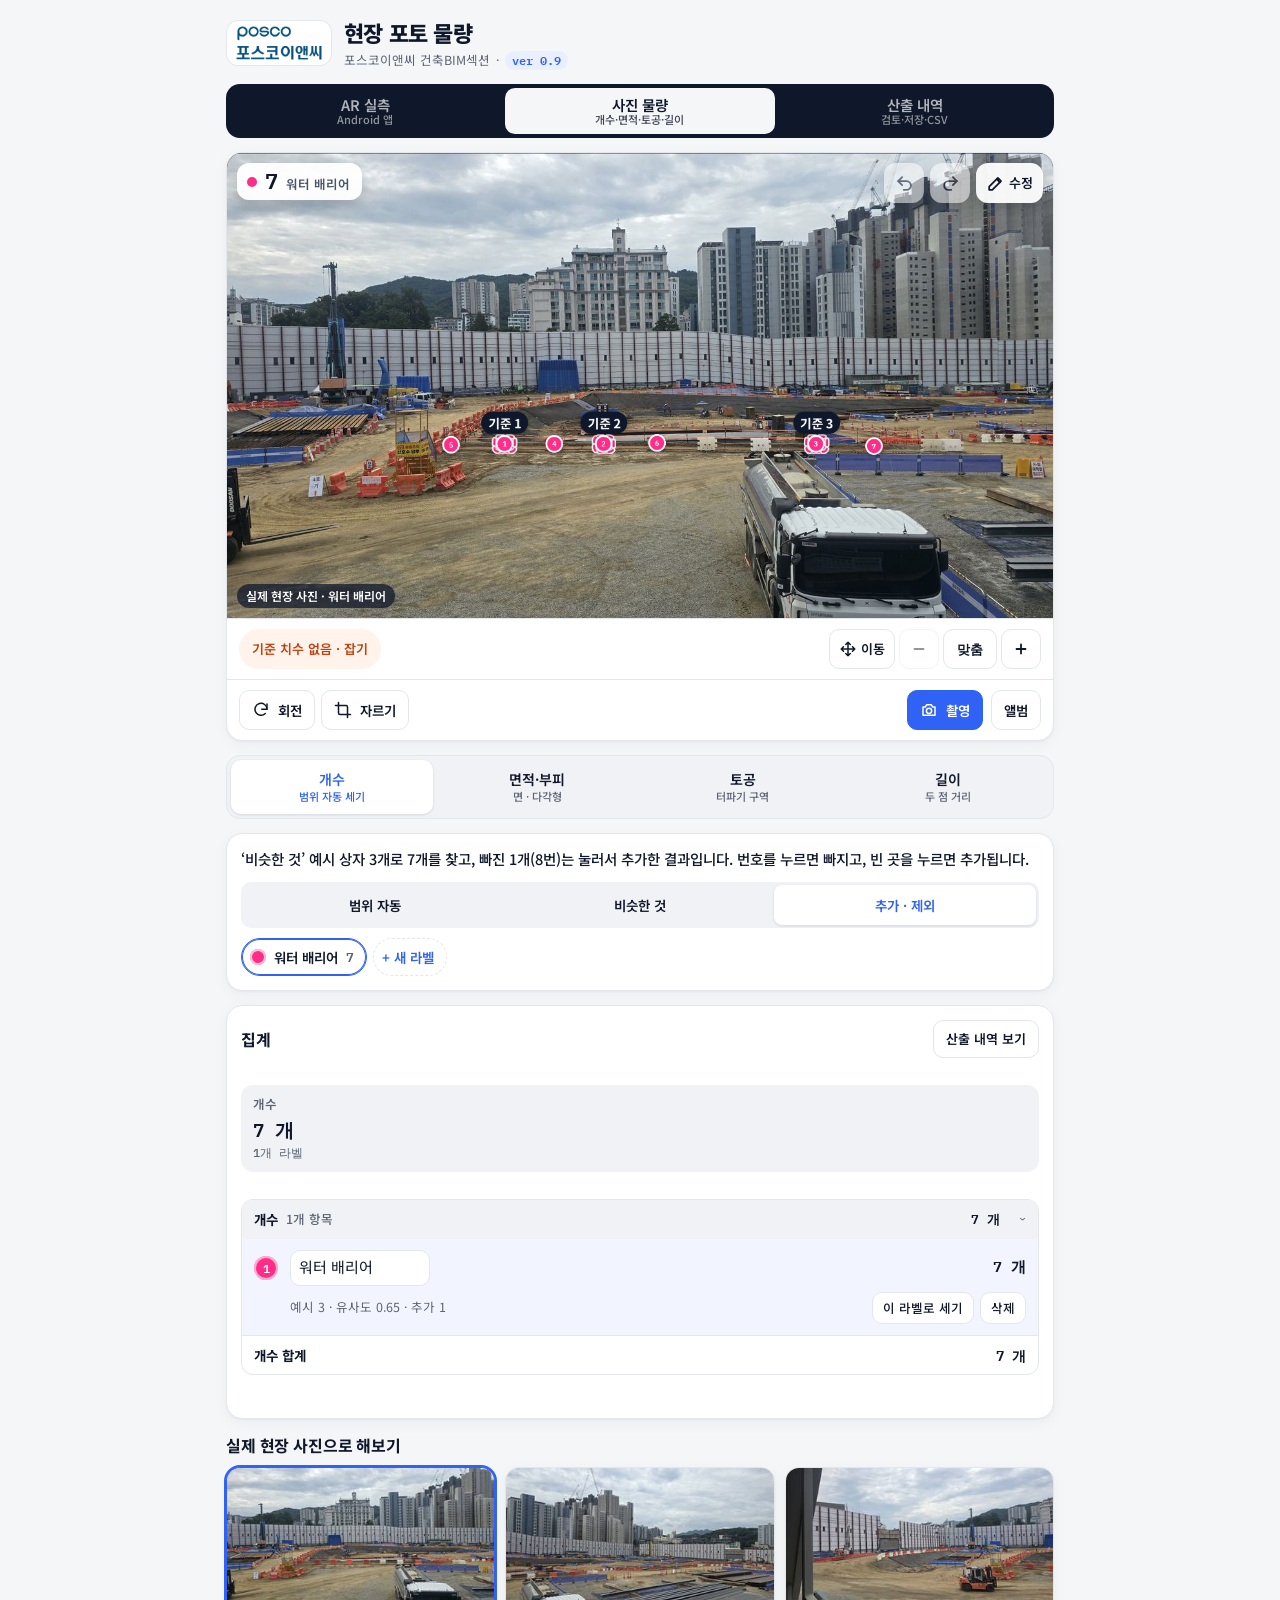
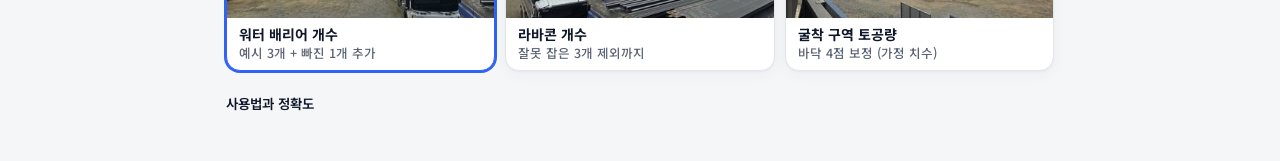
==== commit 6d4f0752: "SiteMeasureAR: 사진 확대·이동·회전·자르기, 스크롤 개선, 개수 기준 객체 선택, 면적 기준 바로 잡기 Co-Authored-By: Claude Opus 5.5 <no" ====
--- a/SiteMeasureAR/app/src/main/assets/web/index.html
+++ b/SiteMeasureAR/app/src/main/assets/web/index.html
@@ -79,9 +79,17 @@
 .drop-t{font-size:17px;font-weight:700;margin:0}
 .drop-s{font-size:13.5px;color:var(--muted);margin:0;max-width:44ch}
 .drop-b{display:flex;gap:8px;flex-wrap:wrap;justify-content:center;margin-top:4px}
-.stage{position:relative;background:#0b0d10}
-#cv{display:block;width:100%;height:auto;touch-action:none;cursor:crosshair;user-select:none;-webkit-user-select:none}
-#loupe{position:absolute;top:10px;width:124px;height:124px;border-radius:50%;border:3px solid #fff;box-shadow:0 4px 18px rgba(0,0,0,.35);pointer-events:none}
+.stage{position:relative;background:#0b0d10;overflow:hidden}
+#vp{position:relative;overflow:hidden;touch-action:none;height:56vh;user-select:none;-webkit-user-select:none}
+#cv{position:absolute;left:0;top:0;display:block;transform-origin:0 0;touch-action:none;cursor:crosshair;user-select:none;-webkit-user-select:none}
+#vp.hand,#vp.hand #cv{cursor:grab}
+.zctl{display:flex;gap:4px;flex-wrap:nowrap}
+.zctl button{min-height:40px;min-width:40px;padding:0 9px;font-size:13px;gap:4px}
+.zctl .zl{font-family:var(--font-num);font-size:12.5px;min-width:54px}
+.zctl button[aria-pressed="true"]{background:var(--accent);color:var(--accent-ink);border-color:var(--accent)}
+.pbar2{border-top:0;padding-top:0}
+.ptools{display:flex;gap:6px;flex-wrap:wrap}
+#loupe{position:absolute;top:58px;width:124px;height:124px;border-radius:50%;border:3px solid #fff;box-shadow:0 4px 18px rgba(0,0,0,.35);pointer-events:none}
 .total{position:absolute;left:10px;top:10px;pointer-events:none;display:flex;align-items:baseline;gap:8px;padding:6px 12px 6px 10px;border-radius:12px;background:rgba(255,255,255,.94);color:#0f172a;box-shadow:0 4px 14px rgba(0,0,0,.18)}
 .total .dot{width:10px;height:10px;border-radius:50%;align-self:center}
 .total .n{font-family:var(--font-num);font-weight:600;font-size:22px;line-height:1}
@@ -158,6 +166,10 @@
 .thick input{width:74px}
 .q{font-family:var(--font-num);font-variant-numeric:tabular-nums;font-weight:600;text-align:right;white-space:nowrap;font-size:15px}
 .q small{display:block;font-weight:500;color:var(--muted);font-size:12px}
+.calq{grid-column:2 / 4;display:flex;gap:6px;align-items:center;flex-wrap:wrap;font-size:12.5px;color:var(--muted);min-width:0;background:var(--warn-soft);padding:6px 8px;border-radius:8px}
+.calq select,.calq input{min-height:36px;padding:4px 8px;width:auto}
+.calq input{width:96px}
+.calq button{min-height:36px;padding:4px 10px;font-size:12.5px}
 .sub{grid-column:2 / 4;font-size:12.5px;color:var(--muted);display:flex;justify-content:space-between;align-items:center;gap:8px;flex-wrap:wrap;min-width:0}
 .sub .acts{display:flex;gap:6px}
 .sub button{min-height:32px;padding:2px 10px;font-size:12.5px;font-weight:500}
@@ -242,7 +254,7 @@
     </div>
     <div id="stageWrap" hidden>
       <div class="stage">
-        <canvas id="cv" width="1280" height="720" aria-label="측정 사진"></canvas>
+        <div id="vp"><canvas id="cv" width="1280" height="720" aria-label="측정 사진"></canvas></div>
         <canvas id="loupe" width="248" height="248" hidden></canvas>
         <div id="total" class="total" hidden><span class="dot" id="totalDot"></span><span class="n" id="totalN"></span><span class="l" id="totalL"></span></div>
         <span id="sampleTag" class="tag"></span>
@@ -255,6 +267,19 @@
       <div class="pbar">
         <button id="scaleBtn" class="scale warn">기준 치수 없음</button>
         <span class="grow"></span>
+        <span class="zctl" role="toolbar" aria-label="보기">
+            <button id="handBtn" aria-label="이동" aria-pressed="false" title="이동: 한 손가락으로 사진을 옮기고 화면을 스크롤"><svg class="ico" viewBox="0 0 24 24" fill="none" stroke="currentColor" stroke-width="2" stroke-linecap="round" stroke-linejoin="round" aria-hidden="true"><path d="M12 3v18M3 12h18M12 3l-3 3M12 3l3 3M12 21l-3-3M12 21l3-3M3 12l3-3M3 12l3 3M21 12l-3-3M21 12l-3 3"/></svg><span>이동</span></button>
+            <button id="zOut" aria-label="축소" title="축소"><svg class="ico" viewBox="0 0 24 24" fill="none" stroke="currentColor" stroke-width="2.4" stroke-linecap="round" aria-hidden="true"><path d="M6 12h12"/></svg></button>
+            <button id="zFit" class="zl" aria-label="화면에 맞추기" title="화면에 맞추기">맞춤</button>
+            <button id="zIn" aria-label="확대" title="확대"><svg class="ico" viewBox="0 0 24 24" fill="none" stroke="currentColor" stroke-width="2.4" stroke-linecap="round" aria-hidden="true"><path d="M6 12h12M12 6v12"/></svg></button>
+        </span>
+      </div>
+      <div class="pbar pbar2">
+        <span class="ptools" role="group" aria-label="사진 편집">
+          <button id="rotBtn" class="btn" title="사진을 오른쪽으로 90° 돌리기"><svg class="ico" viewBox="0 0 24 24" fill="none" stroke="currentColor" stroke-width="2" stroke-linecap="round" stroke-linejoin="round" aria-hidden="true"><path d="M20 11a8 8 0 1 0-2.3 5.7"/><path d="M20 4v7h-7"/></svg>회전</button>
+          <button id="cropBtn" class="btn" title="필요한 부분만 남기기"><svg class="ico" viewBox="0 0 24 24" fill="none" stroke="currentColor" stroke-width="2" stroke-linecap="round" stroke-linejoin="round" aria-hidden="true"><path d="M6 2v14a2 2 0 0 0 2 2h14"/><path d="M18 22V8a2 2 0 0 0-2-2H2"/></svg>자르기</button>
+        </span>
+        <span class="grow"></span>
         <label class="btn primary"><svg class="ico" viewBox="0 0 24 24" fill="none" stroke="currentColor" stroke-width="2" stroke-linecap="round" stroke-linejoin="round" aria-hidden="true"><path d="M4 8h3l2-3h6l2 3h3v11H4z"/><circle cx="12" cy="13" r="3.5"/></svg>촬영<input id="shoot2" type="file" accept="image/*" capture="environment" hidden></label>
         <label class="btn">앨범<input id="pick2" type="file" accept="image/*" hidden></label>
       </div>
@@ -278,6 +303,12 @@
         <button id="cnt-ex" aria-pressed="false">비슷한 것</button>
         <button id="cnt-edit" aria-pressed="false">추가 · 제외</button>
       </div>
+      <div id="refRow" class="chips" role="group" aria-label="기준 객체">
+        <span class="lbl">기준 객체</span>
+        <button class="chip" id="ref-auto" aria-pressed="true">자동 판단</button>
+        <button class="chip" id="ref-pick" aria-pressed="false">직접 고르기</button>
+      </div>
+      <p id="refInfo" class="einfo" hidden></p>
       <label id="whatRow" class="what" for="cntWhat"><span>세는 대상</span><input id="cntWhat" type="text" placeholder="비우면 AI가 판단 (예: 워터 배리어, 철근 D22)"></label>
       <div id="labels" class="labels" role="group" aria-label="라벨"></div>
       <label id="thrRow" class="slider" for="thr" hidden>유사도<input id="thr" type="range" min="40" max="95" value="65"><span id="thrV" class="val">0.65</span></label>
@@ -325,6 +356,13 @@
         <button id="applyPlane" class="primary" style="flex:1 1 100%">바닥 평면 보정 적용</button>
       </div>
       <button id="calDone">기준 치수 닫기</button>
+    </div>
+
+    <div id="t-crop" class="tgrp" hidden>
+      <div class="row">
+        <button id="cropCancel">자르기 취소</button>
+        <button id="cropApply" class="primary" disabled>이 범위만 남기기</button>
+      </div>
     </div>
 
     <div id="t-edit" class="tgrp" hidden>
@@ -403,6 +441,10 @@
       <li>잘못 찍었으면 사진 오른쪽 위 ↶(되돌리기)·↷(다시 실행)을 누르세요. 그리던 다각형·선·기준 치수는 ‘그리기 취소’나 Esc로 한 번에 지웁니다. ✎ 수정을 켜면 점·꼭지점·상자 모서리·번호를 끌어 옮기고, 눌러 선택해 지울 수 있습니다. 다각형 변의 가운데 점을 끌면 꼭지점이 늘어나고, AI 범위 모서리를 고치면 그 범위를 다시 셉니다.</li>
       <li>거리: 첫 점을 찍은 뒤 손가락을 움직이면 확대경 옆에 실시간 길이가 표시됩니다. ‘연속 측정’을 켜면 끝점에서 다음 구간이 바로 이어집니다. 기준 치수 없이 실시간으로 재는 AR 실측은 Android 앱으로 개발 중입니다.</li>
       <li>면적·부피 ‘자동 면’: 누른 곳에서 경계선(색이 바뀌는 선)까지 면 전체를 잡아 꼭지점 다각형으로 만듭니다. 이미 잡은 면과 겹치는 부분은 빼고 잡으며, 합계는 겹침을 한 번만 셉니다. 경계가 틀리면 ✎ 수정에서 꼭지점을 끌어 고치세요.</li>
+      <li>확대·이동: 사진 위에서 두 손가락을 벌리면 확대, 오므리면 축소, 두 손가락으로 끌면 확대한 사진이 움직입니다. 확대하지 않은 상태에서 두 손가락으로 위아래로 끌면 화면이 스크롤됩니다. 오른쪽 아래 ＋·－·맞춤 버튼도 쓸 수 있고, ‘이동’을 켜면 한 손가락으로 사진을 옮기거나 화면을 내립니다(PC는 Ctrl+휠, +·−·0 키).</li>
+      <li>사진 편집: ‘회전’은 오른쪽으로 90°씩 돌리고, ‘자르기’는 남길 범위만 남깁니다. 원본 해상도에서 다시 만들기 때문에 자르면 작은 대상이 더 크고 선명해집니다. 편집하면 그 전 측정과 기준 치수는 지워집니다.</li>
+      <li>개수 기준 객체: ‘범위 자동’은 범위 안에서 낱개 1개로 본 대상을 점선 ‘기준(자동)’ 상자로 보여 줍니다. 다른 대상을 세려면 ‘기준 객체 → 직접 고르기’를 누르고 그 대상 하나를 상자로 감싸세요. 이미 센 범위는 새 기준으로 다시 세며, 기준과 색·크기가 같은 것만 셉니다.</li>
+      <li>면적에 수치가 ‘–’로 나오면 기준 치수가 없는 것입니다. ‘기준 치수’를 잡거나, 집계의 면 항목에서 그 면의 실제 가로·세로 길이를 넣으면 바로 계산됩니다.</li>
       <li>사진 위를 누른 채 움직이면 확대경이 뜨고, 손을 뗀 곳에 점이 찍힙니다. 스냅이 걸리면 꼭지점·끝선·90°·수평·수직이 표시됩니다.</li>
       <li>개수 ‘범위 자동’: 셀 대상이 모인 범위를 상자로 감싸면 개별 대상을 하나씩 세어 번호를 붙입니다. AI 비전을 쓸 수 있으면 AI가, 없으면 기기가 직접(배경과 색이 다른 덩어리를 낱개 크기로 나눠) 셉니다. 겹치거나 붙어 있어도 따로 셉니다. 무엇을 셀지 적어 두면 더 정확합니다. 수백 개가 넘는 대상은 범위를 나눠 세세요.</li><li>개수 ‘비슷한 것’: 셀 대상 하나를 상자로 1~3개 감싸면 모양과 색이 닮은 것을 사진 전체에서 찾아 번호를 붙입니다. AI를 쓸 수 없는 화면에서도 됩니다. 가까운 것과 먼 것을 하나씩 예시로 주면 원근으로 크기가 달라도 잘 찾습니다. 화면에서 몇 px밖에 안 되는 먼 대상은 놓치기 쉬우니 가까이서 찍으세요.</li>
       <li>기준 치수 ‘기준 길이’는 정면 사진용입니다. 측정면과 같은 면에 놓인 물체(스타프, 유로폼)를 기준으로 삼으세요.</li>
@@ -814,7 +856,7 @@
     var q=i*4; if(e1){ d[q]=255; d[q+1]=255; d[q+2]=255; d[q+3]=255; } else { d[q]=r; d[q+1]=gg; d[q+2]=b; d[q+3]=e2?255:90; } }
   g.putImageData(im,0,0); return c;
 }
-function U(){ var w=cv.getBoundingClientRect().width||S.W; return Math.max(1,S.W/w); }
+function U(){ var w=cv.getBoundingClientRect().width||S.W; return Math.max(0.3,S.W/w); }
 function render(){
   if(!S.photo) return; numberItems();
   var u=U();
@@ -852,10 +894,14 @@
       var len=S.cal?distW(it.a,it.b):null; pill((it.a.x+it.b.x)/2,(it.a.y+it.b.y)/2-18*u,len!=null?len.toFixed(2)+" m":"길이 "+no,it.color); }
     else if(it.type==="count"){
       var act=it.id===S.active;
-      it.examples.forEach(function(ex){ ctx.beginPath(); if(ctx.roundRect) ctx.roundRect(ex.x,ex.y,ex.w,ex.h,4*u); else ctx.rect(ex.x,ex.y,ex.w,ex.h); stroke2(it.color,2,[5*u,4*u]); });
+      it.examples.forEach(function(ex,ei){ ctx.beginPath(); if(ctx.roundRect) ctx.roundRect(ex.x,ex.y,ex.w,ex.h,4*u); else ctx.rect(ex.x,ex.y,ex.w,ex.h); stroke2(it.color,2,[5*u,4*u]);
+        if(act) pill(ex.x+ex.w/2,ex.y>40*u?ex.y-14*u:ex.y+ex.h+14*u,"기준 "+(ei+1),"#0f172a"); });
       (it.regions||[]).forEach(function(r){ if(r.failed||r.canceled) return; ctx.beginPath(); if(ctx.roundRect) ctx.roundRect(r.x,r.y,r.w,r.h,8*u); else ctx.rect(r.x,r.y,r.w,r.h);
         if(r.busy){ ctx.fillStyle="rgba(47,98,245,.12)"; ctx.fill(); }
-        stroke2(it.color,2,[8*u,6*u]); var rn=r.pts.filter(function(h){ return !it.removes.some(function(q){ return Math.hypot(q.x-h.x,q.y-h.y)<Math.max(h.r,4); }); }).length; pill(r.x+r.w/2,r.y,r.busy?"AI가 세는 중…":(rn+"개 · AI"),it.color); });
+        stroke2(it.color,2,[8*u,6*u]); var rn=r.pts.filter(function(h){ return !it.removes.some(function(q){ return Math.hypot(q.x-h.x,q.y-h.y)<Math.max(h.r,4); }); }).length; pill(r.x+r.w/2,r.y,r.busy?"AI가 세는 중…":(rn+"개 · "+(r.local?"기기":"AI")),it.color);
+        if(r.ref&&!it.ref&&act){ var f0=r.ref; ctx.beginPath(); ctx.rect(f0.x-3*u,f0.y-3*u,f0.w+6*u,f0.h+6*u); stroke2("#0f172a",1.8,[4*u,3*u]); pill(f0.x+f0.w/2,f0.y>40*u?f0.y-14*u:f0.y+f0.h+14*u,"기준(자동)","#0f172a"); } });
+      if(it.ref){ var rf=it.ref; ctx.beginPath(); if(ctx.roundRect) ctx.roundRect(rf.x,rf.y,rf.w,rf.h,4*u); else ctx.rect(rf.x,rf.y,rf.w,rf.h); stroke2("#0f172a",3);
+        pill(rf.x+rf.w/2,rf.y>40*u?rf.y-14*u:rf.y+rf.h+14*u,"기준","#0f172a"); }
       var pts=countPts(it), many=pts.length>250;
       pts.forEach(function(q,k){ var rr=Math.max(7*u,Math.min((q.r||6)*0.75,13*u)); if(many) rr=4*u;
         marker(q.x,q.y,it.color,many?"":String(k+1),rr); });
@@ -881,7 +927,11 @@
   }
   if(S.pend){ dot(S.pend.x,S.pend.y,S.mode==="scale"?"#0f172a":"#2f62f5"); if(live){ path([S.pend,sp]); stroke2("#2f62f5",2,[6*u,5*u]);
     if(S.mode==="line"&&S.cal){ var dl=distW(S.pend,sp); pill((S.pend.x+sp.x)/2,(S.pend.y+sp.y)/2-18*u,dl.toFixed(2)+" m","#2f62f5"); } } }
-  if(aim&&aim.box){ var b=aim.box; ctx.beginPath(); ctx.rect(b.x,b.y,b.w,b.h); stroke2("#2f62f5",2,[5*u,4*u]); }
+  if(S.mode==="crop"){ var cb=aim&&aim.box&&aim.box.w>2?aim.box:S.cropBox;
+    if(cb){ ctx.fillStyle="rgba(0,0,0,.55)"; ctx.fillRect(0,0,S.W,cb.y); ctx.fillRect(0,cb.y+cb.h,S.W,S.H-cb.y-cb.h); ctx.fillRect(0,cb.y,cb.x,cb.h); ctx.fillRect(cb.x+cb.w,cb.y,S.W-cb.x-cb.w,cb.h);
+      ctx.beginPath(); ctx.rect(cb.x,cb.y,cb.w,cb.h); stroke2("#2f62f5",2.5,[8*u,5*u]); pill(cb.x+cb.w/2,cb.y+cb.h/2,"남길 범위","#2f62f5"); } }
+  else if(aim&&aim.box){ var b=aim.box; ctx.beginPath(); ctx.rect(b.x,b.y,b.w,b.h); stroke2(S.refPick&&S.mode==="count"?"#0f172a":"#2f62f5",S.refPick?3:2,[5*u,4*u]);
+    if(S.refPick&&S.mode==="count"&&b.w>8) pill(b.x+b.w/2,b.y-14*u,"기준","#0f172a"); }
   if(aim&&aim.snap){ var sn=aim.snap, p=sn.p;
     if(sn.ray){ ctx.beginPath(); ctx.moveTo(sn.ray.x-sn.ray.ux*4000,sn.ray.y-sn.ray.uy*4000); ctx.lineTo(sn.ray.x+sn.ray.ux*4000,sn.ray.y+sn.ray.uy*4000);
       ctx.setLineDash([4*u,5*u]); ctx.strokeStyle="rgba(47,98,245,.9)"; ctx.lineWidth=1.5*u; ctx.stroke(); ctx.setLineDash([]); }
@@ -893,7 +943,7 @@
   }
 }
 function drawLoupe(p,clientX,rect){
-  var R=20*U(); loupe.hidden=false;
+  var R=20*U(); loupe.hidden=false; rect=vp.getBoundingClientRect();
   var left=clientX-rect.left<rect.width/2; loupe.style.left=left?"":"10px"; loupe.style.right=left?"10px":"";
   lctx.fillStyle="#000"; lctx.fillRect(0,0,248,248); lctx.imageSmoothingEnabled=false;
   lctx.drawImage(cv,p.x-R,p.y-R,2*R,2*R,0,0,248,248);
@@ -920,6 +970,7 @@
       var n=countPts(it).length; if(it.id===S.active) cls+=" active"; T.N+=n; has.N=1;
       main=inp(it,"name","text",'aria-label="라벨 이름"'); val=n+" 개";
       var parts=[]; if((it.regions||[]).length) parts.push("범위 "+it.regions.length+(it.regions.every(function(r){ return r.local; })?" (기기)":" (AI)")); if(it.examples.length) parts.push("예시 "+it.examples.length+" · 유사도 "+it.thr.toFixed(2));
+      if((it.regions||[]).length) parts.push(it.ref?"기준 직접 지정":"기준 자동");
       if(it.adds.length) parts.push("추가 "+it.adds.length); if(it.removes.length) parts.push("제외 "+it.removes.length); sub=parts.join(" · ");
       acts='<button data-act="'+it.id+'">이 라벨로 세기</button>'+acts;
     } else if(k==="area"){
@@ -928,6 +979,8 @@
       val=f(q.area,2)+" m²<small>"+f(vol,3)+" m³</small>";
       sub=(it.type==="region"?"자동 면":it.auto?(it.edited?"자동 면 (수정함)":"자동 면"):"다각형")+(q.area!=null?" · "+(q.plane?"바닥 보정":"가로 "+f(q.w,2)+" × 세로 "+f(q.h,2)+" m")+(q.open?" · 개구부 공제 "+f(q.open,2)+" m²":""):" · 기준 치수를 잡으면 계산됩니다");
       if(it.note) sub+=" · "+esc(it.note);
+      if(q.area==null&&it.type==="poly") extra+='<div class="calq"><span>이 면의</span><select id="cq-d-'+it.id+'" aria-label="방향"><option value="w">가로</option><option value="h">세로</option></select>'+
+        '<input id="cq-v-'+it.id+'" type="number" inputmode="decimal" min="0" step="0.01" placeholder="실제 길이" aria-label="실제 길이 m"><span>m 를</span><button data-calgo="'+it.id+'">기준으로 계산</button></div>';
       if(it.type==="poly"&&q.area!=null){ var sp=sensNote(calSens(function(){ return polyQ(it).area; })); if(sp.indexOf("warnline")>0) extra+=sp; else sub+=" · "+sp.replace(/<[^>]+>/g,""); }
       var ovl=q.area!=null&&OV[it.id]>Math.max(0.005*q.area,1e-6)?Math.min(OV[it.id],q.area):0;
       if(ovl) extra+='<p class="warnline">앞 항목과 '+f(ovl,2)+' m² 겹칩니다. 합계에는 한 번만 넣었습니다.</p>';
@@ -981,7 +1034,7 @@
   else if(S.cal.type==="len"){ b.textContent="기준 길이 · 1px="+(S.cal.s*1000).toFixed(1)+"mm"; b.className="scale ok"; }
   else { b.textContent=(S.cal.assumed?"가정 ":"")+"바닥 4점 · "+S.cal.w+"×"+S.cal.h+"m"; b.className="scale ok"; }
   if(!S.editing){ $("ctx-cancel").hidden=!(S.pend||(S.calDraft.length&&S.mode==="scale")); $("ctx-busy").hidden=!busyRegions().length; }
-  undoBtns();
+  undoBtns(); refUI();
   $("undoPt").disabled=!S.draft.length; $("closePoly").disabled=S.draft.length<3;
   $("closePoly").textContent=S.draft.length?"닫고 확정 ("+S.draft.length+"점)":"닫고 확정";
   labels(); totalBadge(T,has); if(S.view==="report") report(sm);
@@ -1014,6 +1067,7 @@
   earth:"터파기 구역 경계를 따라 꼭지점을 누르세요. 첫 점을 다시 누르면 닫힙니다.",
   line:"잴 구간의 양 끝을 차례로 누르세요.",
   scale_len:"길이를 아는 물체의 양 끝을 차례로 누르세요.",
+  crop:"남길 범위를 대각선으로 끌어 상자로 감싸세요. 필요한 부분만 남기면 작은 대상이 크게 보여 더 정확합니다.",
   scale_plane:"바닥에서 크기를 아는 직사각형의 네 모서리를 둘레 순서대로 누르세요. 잴 범위를 거의 덮을수록 정확합니다."
 };
 function modeHint(){
@@ -1031,8 +1085,8 @@
 }
 function setMode(m){
   if(S.editing){ S.editing=false; $("editBtn").setAttribute("aria-pressed","false"); selH=null; }
-  if(m!=="scale") S.prevMode=m;
-  S.mode=m; S.pend=null; S.calDraft=[]; S.lenDraft=null; if(m!=="poly"&&m!=="earth") S.draft=[];
+  if(m!=="scale"&&m!=="crop") S.prevMode=m;
+  S.mode=m; S.cropBox=null; $("t-crop").hidden=m!=="crop"; $("cropApply").disabled=true; S.pend=null; S.calDraft=[]; S.lenDraft=null; if(m!=="poly"&&m!=="earth") S.draft=[];
   $("t-count").hidden=m!=="count"; $("t-area").hidden=!(m==="auto"||m==="poly"); $("ctx-auto").hidden=m!=="auto";
   $("t-earth").hidden=m!=="earth"; $("t-scale").hidden=m!=="scale"; $("t-length").hidden=m!=="line"; if(m!=="line") S.chainColor=null;
   $("ctx-draw").hidden=!(m==="poly"||m==="earth"); $("ctx-snap").hidden=!SNAPMODES[m]; $("t-edit").hidden=true;
@@ -1041,7 +1095,7 @@
   press("ea-plan",S.earthView==="plan"); press("ea-sec",S.earthView==="section");
   hint(modeHint()); refresh();
 }
-function setCntMode(k){ S.cntMode=k; press("cnt-auto",k==="auto"); press("cnt-ex",k==="ex"); press("cnt-edit",k==="edit"); $("whatRow").hidden=k!=="auto"||!AI; $("thrRow").hidden=k!=="ex"; hint(modeHint()); }
+function setCntMode(k){ S.cntMode=k; if(k!=="auto") S.refPick=false; $("refRow").hidden=k!=="auto"; refUI(); press("cnt-auto",k==="auto"); press("cnt-ex",k==="ex"); press("cnt-edit",k==="edit"); $("whatRow").hidden=k!=="auto"||!AI; $("thrRow").hidden=k!=="ex"; hint(modeHint()); }
 function setCalMode(k){ S.calMode=k; S.pend=null; S.calDraft=[]; S.lenDraft=null; press("cal-len",k==="len"); press("cal-plane",k==="plane");
   $("formLen").hidden=true; $("formPlane").hidden=true; hint(modeHint()); render(); }
 function closeDraft(){
@@ -1190,23 +1244,86 @@
     default: S.items.splice(S.items.indexOf(it),1); if(S.active===it.id) S.active=null; hint("지웠습니다."); }
   selH=null; editPanel(); refresh(); }
 
-function toImg(e){ var r=cv.getBoundingClientRect(); return { x:(e.clientX-r.left)*S.W/r.width, y:(e.clientY-r.top)*S.H/r.height }; }
+function toImg(e){ var r=cv.getBoundingClientRect(); return { x:Math.min(S.W,Math.max(0,(e.clientX-r.left)*S.W/r.width)), y:Math.min(S.H,Math.max(0,(e.clientY-r.top)*S.H/r.height)) }; }
 function updateAim(e){
   var p=toImg(e); aim.raw=p; aim.snap=SNAPMODES[S.mode]?snap(p):{p:p};
-  if(S.mode==="count"&&S.cntMode!=="edit"){ var a=aim.start; aim.box={x:Math.min(a.x,p.x),y:Math.min(a.y,p.y),w:Math.abs(p.x-a.x),h:Math.abs(p.y-a.y)}; }
+  if((S.mode==="count"&&S.cntMode!=="edit")||S.mode==="crop"){ var a=aim.start; aim.box={x:Math.min(a.x,p.x),y:Math.min(a.y,p.y),w:Math.abs(p.x-a.x),h:Math.abs(p.y-a.y)}; }
   render(); drawLoupe(aim.snap.p,e.clientX,cv.getBoundingClientRect());
 }
-cv.addEventListener("pointerdown",function(e){ if(e.button>0||!S.photo) return; e.preventDefault(); try{ cv.setPointerCapture(e.pointerId); }catch(_){}
+/* =========================================================
+   보기: 확대·축소·이동
+   - 한 손가락: 측정 (‘이동’을 켜면 사진 이동 · 화면 스크롤)
+   - 두 손가락: 벌리고 오므리면 확대·축소, 끌면 이동 (확대 전이면 화면 스크롤)
+   ========================================================= */
+var vp=$("vp"), V={ z:1, x:0, y:0, bw:0, bh:0, vw:0, vh:0 }, ZMAX=8, PT={}, NPT=0, GES=null, vpW=0, rafV=0;
+function layoutView(keep){
+  if(!S.photo) return; var vw=vp.clientWidth; if(!vw) return;
+  var maxH=Math.max(220,Math.round((window.innerHeight||720)*0.56)), bs=Math.min(vw/S.W,maxH/S.H), mid=null;
+  if(keep&&V.bw&&V.z>1.001) mid={ x:(V.vw/2-V.x)/(V.bw*V.z), y:(V.vh/2-V.y)/(V.bh*V.z) };
+  V.bw=S.W*bs; V.bh=S.H*bs; V.vw=vw; V.vh=Math.round(V.bh); vpW=vw;
+  vp.style.height=V.vh+"px"; cv.style.width=V.bw+"px"; cv.style.height=V.bh+"px";
+  if(!keep) V.z=1;
+  if(mid){ V.x=V.vw/2-mid.x*V.bw*V.z; V.y=V.vh/2-mid.y*V.bh*V.z; }
+  applyView(true);
+}
+function clampView(){ var cw=V.bw*V.z, ch=V.bh*V.z;
+  V.x=cw<=V.vw?(V.vw-cw)/2:Math.min(0,Math.max(V.vw-cw,V.x));
+  V.y=ch<=V.vh?(V.vh-ch)/2:Math.min(0,Math.max(V.vh-ch,V.y)); }
+function applyView(now){ clampView();
+  cv.style.transform="translate("+V.x.toFixed(2)+"px,"+V.y.toFixed(2)+"px) scale("+V.z.toFixed(4)+")";
+  $("zFit").textContent=V.z>1.01?V.z.toFixed(1)+"×":"맞춤"; $("zOut").disabled=V.z<=1.001; $("zIn").disabled=V.z>=ZMAX-0.001;
+  if(now){ render(); return; }
+  if(!rafV) rafV=requestAnimationFrame(function(){ rafV=0; render(); }); }
+function zoomAt(z,sx,sy){ var z2=Math.min(ZMAX,Math.max(1,z)); V.x=sx-(sx-V.x)*z2/V.z; V.y=sy-(sy-V.y)*z2/V.z; V.z=z2; applyView(); }
+function vpRel(cx,cy){ var r=vp.getBoundingClientRect(); return { x:cx-r.left, y:cy-r.top }; }
+function ptList(){ return Object.keys(PT).map(function(k){ return PT[k]; }); }
+function abortSingle(){ if(aim){ aim=null; loupe.hidden=true; } if(drag){ if(drag.moved) undo(); drag=null; } render(); }
+function startPinch(){ abortSingle(); var a=ptList(), p=a[0], q=a[1], m={ x:(p.x+q.x)/2, y:(p.y+q.y)/2 };
+  GES={ type:"pinch", d0:Math.hypot(p.x-q.x,p.y-q.y)||1, z0:V.z, m0:vpRel(m.x,m.y), x0:V.x, y0:V.y, last:m, zoom:V.z>1.001 }; }
+function pinchMove(){ var a=ptList(), p=a[0], q=a[1], d=Math.hypot(p.x-q.x,p.y-q.y)||1, m={ x:(p.x+q.x)/2, y:(p.y+q.y)/2 };
+  if(!GES.zoom){
+    /* 확대하지 않은 상태에서 두 손가락으로 끌면 화면을 스크롤한다 */
+    if(Math.abs(d/GES.d0-1)<0.12){ window.scrollBy(0,GES.last.y-m.y); GES.last=m; return; }
+    GES.zoom=true; GES.d0=d; GES.z0=V.z; GES.m0=vpRel(m.x,m.y); GES.x0=V.x; GES.y0=V.y; }
+  var z2=Math.min(ZMAX,Math.max(1,GES.z0*d/GES.d0)), r=vpRel(m.x,m.y);
+  V.x=r.x-(GES.m0.x-GES.x0)*z2/GES.z0; V.y=r.y-(GES.m0.y-GES.y0)*z2/GES.z0; V.z=z2; applyView(); GES.last=m; }
+function panMove(cx,cy){ var dx=cx-GES.last.x, dy=cy-GES.last.y, oy=V.y; GES.last={ x:cx, y:cy };
+  if(V.z>1.001){ V.x+=dx; V.y+=dy; applyView(); }
+  var rest=dy-(V.y-oy); if(Math.abs(rest)>0.5) window.scrollBy(0,-rest); }
+vp.addEventListener("pointerdown",function(e){
+  if(e.button>0||!S.photo) return; e.preventDefault(); try{ vp.setPointerCapture(e.pointerId); }catch(_){}
+  PT[e.pointerId]={ x:e.clientX, y:e.clientY }; NPT=Object.keys(PT).length;
+  if(NPT===2){ startPinch(); return; } if(NPT>2||GES) return;
+  if(S.hand){ GES={ type:"pan", last:{ x:e.clientX, y:e.clientY } }; vp.style.cursor="grabbing"; return; }
   if(S.editing){ editStart(toImg(e)); return; } aim={start:toImg(e)}; updateAim(e); });
-cv.addEventListener("pointermove",function(e){ if(S.editing){ if(drag) editMove(e); return; } if(aim) updateAim(e); });
-cv.addEventListener("pointercancel",function(){ if(drag&&drag.moved) undo(); drag=null; aim=null; loupe.hidden=true; render(); });
-cv.addEventListener("pointerup",function(e){ if(S.editing){ editEnd(e); return; } if(!aim) return; updateAim(e); var a=aim; aim=null; loupe.hidden=true; commit(a); });
+vp.addEventListener("pointermove",function(e){
+  if(PT[e.pointerId]) PT[e.pointerId]={ x:e.clientX, y:e.clientY };
+  if(GES){ if(GES.type==="pinch"&&NPT>=2) pinchMove(); else if(GES.type==="pan"&&PT[e.pointerId]) panMove(e.clientX,e.clientY); return; }
+  if(S.editing){ if(drag) editMove(e); return; } if(aim) updateAim(e); });
+function ptEnd(e,cancel){ var had=!!PT[e.pointerId]; delete PT[e.pointerId]; NPT=Object.keys(PT).length;
+  if(GES){ if(!NPT){ GES=null; vp.style.cursor=""; } return; }   /* 두 손가락 뒤 남은 손가락은 찍지 않는다 */
+  if(!had) return;
+  if(cancel){ if(drag&&drag.moved) undo(); drag=null; aim=null; loupe.hidden=true; render(); return; }
+  if(S.editing){ editEnd(e); return; } if(!aim) return; updateAim(e); var a=aim; aim=null; loupe.hidden=true; commit(a); }
+vp.addEventListener("pointerup",function(e){ ptEnd(e,false); });
+vp.addEventListener("pointercancel",function(e){ ptEnd(e,true); });
+vp.addEventListener("wheel",function(e){ if(!S.photo||!(e.ctrlKey||e.metaKey)) return; e.preventDefault();
+  var r=vpRel(e.clientX,e.clientY); zoomAt(V.z*Math.exp(-e.deltaY*0.008),r.x,r.y); },{ passive:false });
+$("zIn").addEventListener("click",function(){ zoomAt(V.z*1.6,V.vw/2,V.vh/2); });
+$("zOut").addEventListener("click",function(){ zoomAt(V.z/1.6,V.vw/2,V.vh/2); });
+$("zFit").addEventListener("click",function(){ V.z=1; applyView(); });
+$("handBtn").addEventListener("click",function(){ S.hand=!S.hand; this.setAttribute("aria-pressed",String(S.hand)); vp.classList.toggle("hand",S.hand);
+  hint(S.hand?"이동: 한 손가락으로 끌면 확대한 사진이 움직이고, 사진 끝에 닿으면 화면이 스크롤됩니다. 측정하려면 ‘이동’을 다시 누르세요.":modeHint()); });
+if(window.ResizeObserver) new ResizeObserver(function(){ if(vp.clientWidth&&vp.clientWidth!==vpW) layoutView(true); }).observe(vp);
+
 function commit(a){
   var p=a.snap.p, m=S.mode;
   if(m==="auto"){ pushUndo(); var res=addFace(p.x,p.y,+$("tol").value);
     if(!res.it){ UNDO.pop(); undoBtns();
       if(res.already){ numberItems(); hint("이미 잡은 면입니다 (면적 "+res.already.no+"). 경계를 고치려면 ✎ 수정에서 꼭지점을 끄세요."); }
       else hint("잡힌 면이 너무 작습니다. 인식 범위를 높이거나 면 가운데를 눌러 보세요."); refresh(); return; }
+    var frac=Math.abs(sArea(res.it.pts))/(S.W*S.H);
+    if(frac<0.004){ hint("잡힌 면이 아주 작습니다 (사진의 "+(frac*100).toFixed(2)+"%). 원하는 면이 아니면 ↶로 되돌린 뒤 인식 범위를 높이거나, ‘다각형’으로 꼭지점을 찍으세요."); refresh(); return; }
     hint(res.big?"사진의 넓은 부분이 잡혔습니다. 원하는 범위보다 크면 인식 범위를 낮추거나, ✎ 수정에서 꼭지점을 끌어 고치세요.":
       "경계선까지 면을 잡았습니다 (꼭지점 "+res.it.pts.length+"개). 경계가 틀리면 ✎ 수정에서 꼭지점을 끌어 고치세요."+(S.cal?"":" 수치는 기준 치수를 잡은 뒤 나옵니다."));
     refresh(); return; }
@@ -1228,7 +1345,14 @@
       if(S.chain){ S.chainColor=lc; S.pend={x:p.x,y:p.y}; hint("다음 끝점을 누르세요. 끝내려면 ‘그리던 것 취소’나 Esc."); } else hint(modeHint()); refresh(); }
     else { S.lenDraft=[q,{x:p.x,y:p.y}]; S.calDraft=S.lenDraft.slice(); $("formLen").hidden=false; hint("이 선의 실제 길이를 넣으세요."); render(); $("refMm").focus(); }
     return; }
+  if(m==="crop"){ var cb=a.box;
+    if(!cb||cb.w<20||cb.h<20){ hint("손을 떼지 말고 대각선으로 끌어 남길 범위를 감싸 주세요."); render(); return; }
+    S.cropBox={x:cb.x,y:cb.y,w:cb.w,h:cb.h}; $("cropApply").disabled=false;
+    hint("‘이 범위만 남기기’를 누르면 잘라냅니다. 다시 끌면 범위를 바꿉니다."+(measured()?" 지금까지 측정한 것은 지워집니다.":"")); render(); return; }
   if(m==="count"){
+    if(S.cntMode==="auto"&&S.refPick){ var rb=a.box;
+      if(!rb||rb.w<5||rb.h<5){ hint("기준이 될 대상 하나를 대각선으로 끌어 상자로 감싸 주세요."); render(); return; }
+      setRef({x:rb.x,y:rb.y,w:rb.w,h:rb.h}); return; }
     if(S.cntMode==="auto"){ var bx=a.box;
       if(!bx||bx.w<12||bx.h<12){ hint("손을 떼지 말고 대각선으로 끌어, 셀 대상이 모인 범위를 상자로 감싸 주세요."); render(); return; }
       var ag=activeGroup(false); if(!ag||ag.examples.length){ S.active=null; ag=activeGroup(true); }
@@ -1290,13 +1414,21 @@
 $("groups").addEventListener("toggle",function(e){ var g=e.target.getAttribute&&e.target.getAttribute("data-g"); if(g){ S.grpOpen[g]=e.target.open; return; } var id=+e.target.getAttribute("data-open"); if(!id) return;
   var it=S.items.filter(function(i){ return i.id===id; })[0]; if(it) it._open=e.target.open; },true);
 $("groups").addEventListener("click",function(e){
-  var del=+e.target.getAttribute("data-del"), act=+e.target.getAttribute("data-act");
+  var del=+e.target.getAttribute("data-del"), act=+e.target.getAttribute("data-act"), cg=+e.target.getAttribute("data-calgo");
+  if(cg){ var ci=S.items.filter(function(i){ return i.id===cg; })[0]; if(!ci) return;
+    var v=parseFloat($("cq-v-"+cg).value), dir=$("cq-d-"+cg).value;
+    if(!(v>0)){ hint("이 면의 실제 "+(dir==="w"?"가로":"세로")+" 길이를 m로 넣으세요 (예: 벽 폭 6.0)."); $("cq-v-"+cg).focus(); return; }
+    var xs=ci.pts.map(function(q){ return q.x; }), ys=ci.pts.map(function(q){ return q.y; }), x0=Math.min.apply(null,xs), x1=Math.max.apply(null,xs), y0=Math.min.apply(null,ys), y1=Math.max.apply(null,ys), cx=(x0+x1)/2, cy=(y0+y1)/2;
+    var cp2=dir==="w"?[{x:x0,y:cy},{x:x1,y:cy}]:[{x:cx,y:y0},{x:cx,y:y1}], Lp=Math.hypot(cp2[1].x-cp2[0].x,cp2[1].y-cp2[0].y);
+    if(Lp<4){ hint("면이 너무 작아 기준으로 쓸 수 없습니다."); return; }
+    pushUndo(); setCal({ type:"len", pts:cp2, mm:Math.round(v*1000), s:v/Lp });
+    numberItems(); hint("면적 "+ci.no+"의 "+(dir==="w"?"가로":"세로")+" "+v+" m를 기준으로 계산했습니다. 정면에서 찍은 사진일 때 정확합니다. 비스듬한 바닥이면 ‘기준 치수 → 바닥 4점’을 쓰세요."); refresh(); return; }
   if(del){ pushUndo(); S.items=S.items.filter(function(i){ return i.id!==del; }); if(S.active===del) S.active=null; refresh(); }
   if(act){ var g=S.items.filter(function(i){ return i.id===act; })[0]; S.active=act; $("thr").value=Math.round(g.thr*100); $("thrV").textContent=g.thr.toFixed(2); setFn("count"); } });
 function resetMeasure(){ clearHistory(); selH=null; drag=null; if(S.editing) setEditing(false); S.items=[]; S.cal=null; S.calVer++; S.pend=null; S.draft=[]; S.calDraft=[]; S.lenDraft=null; S.active=null; S.seq=0; }
 function loadImage(img,label){
   S.src=img; setPhoto(img,img.naturalWidth||img.width,img.naturalHeight||img.height); resetMeasure();
-  $("empty").hidden=true; $("stageWrap").hidden=false;
+  $("empty").hidden=true; $("stageWrap").hidden=false; V.z=1; layoutView();
   $("sampleTag").textContent=label; $("sampleTag").hidden=!label; sampleButtons(null);
 }
 function openFile(file){ if(!file) return; var url=URL.createObjectURL(file), img=new Image();
@@ -1306,6 +1438,56 @@
   img.onerror=function(){ URL.revokeObjectURL(url); $("status").textContent=""; hint("이 파일은 열 수 없습니다. JPG나 PNG 사진을 골라 주세요."); };
   img.src=url; }
 ["shoot","pick","shoot2","pick2"].forEach(function(id){ $(id).addEventListener("change",function(){ var file=this.files[0]; this.value=""; openFile(file); }); });
+
+/* ---------- 사진 편집: 회전 · 자르기 (원본 해상도에서 다시 만든다) ---------- */
+function measured(){ return S.items.length>0||!!S.cal; }
+function rebuildPhoto(c){ var lb=$("sampleTag").textContent||""; if(lb&&!/편집$/.test(lb)) lb+=" · 편집";
+  loadImage(c,lb); setFn(S.fn); }
+function rotatePhoto(){ var src=S.src||S.photo, w=src.naturalWidth||src.width, h=src.naturalHeight||src.height, k=Math.min(1,2560/Math.max(w,h));
+  var c=document.createElement("canvas"); c.width=Math.round(h*k); c.height=Math.round(w*k);
+  var g=c.getContext("2d"); g.imageSmoothingQuality="high"; g.translate(c.width,0); g.rotate(Math.PI/2); g.drawImage(src,0,0,w*k,h*k);
+  rebuildPhoto(c); hint("사진을 오른쪽으로 90° 돌렸습니다."); }
+function applyCrop(){ var b=S.cropBox; if(!b) return;
+  var src=S.src||S.photo, k=(src.naturalWidth||src.width)/S.W, sw=b.w*k, sh=b.h*k, z=Math.min(1,2560/Math.max(sw,sh));
+  var c=document.createElement("canvas"); c.width=Math.max(16,Math.round(sw*z)); c.height=Math.max(16,Math.round(sh*z));
+  var g=c.getContext("2d"); g.imageSmoothingQuality="high"; g.drawImage(src,b.x*k,b.y*k,sw,sh,0,0,c.width,c.height);
+  rebuildPhoto(c); hint("고른 범위만 남겼습니다. 대상이 크게 보여 세기·면 잡기가 더 정확해집니다."); }
+var rotArm=0, rotHTML=$("rotBtn").innerHTML;
+$("rotBtn").addEventListener("click",function(){ if(!S.photo) return; var b=this;
+  if(measured()&&Date.now()-rotArm>5000){ rotArm=Date.now(); b.innerHTML=rotHTML.replace("회전","한 번 더 눌러 회전");
+    hint("회전하면 지금까지 측정한 것과 기준 치수가 모두 지워집니다. 계속하려면 ‘회전’을 한 번 더 누르세요.");
+    setTimeout(function(){ if(Date.now()-rotArm>=4900){ b.innerHTML=rotHTML; } },5000); return; }
+  rotArm=0; b.innerHTML=rotHTML; rotatePhoto(); });
+$("cropBtn").addEventListener("click",function(){ if(!S.photo) return; if(S.mode==="crop"){ setFn(S.fn); return; } setMode("crop");
+  if(measured()) hint(HINTS.crop+" 자르면 지금까지 측정한 것과 기준 치수가 지워집니다."); });
+$("cropCancel").addEventListener("click",function(){ setFn(S.fn); });
+$("cropApply").addEventListener("click",applyCrop);
+
+/* ---------- 개수: 기준 객체 ---------- */
+function refInside(r,box){ var cx=r.x+r.w/2, cy=r.y+r.h/2; return cx>box.x&&cx<box.x+box.w&&cy>box.y&&cy<box.y+box.h; }
+function recountGroup(g){ (g.regions||[]).slice().forEach(function(r){ if(r.failed||r.canceled||r.busy) return; autoCount(g,{x:r.x,y:r.y,w:r.w,h:r.h},r); }); }
+function setRef(box){
+  pushUndo(); var g=activeGroup(false); if(!g||g.examples.length){ S.active=null; g=activeGroup(true); }
+  g.ref=box; S.refPick=false;
+  if((g.regions||[]).some(function(r){ return !r.failed&&!r.canceled; })) recountGroup(g);
+  else hint("기준을 정했습니다. 이제 셀 대상이 모인 범위를 크게 감싸세요. 기준과 색·크기가 같은 것만 셉니다.");
+  refresh(); }
+function refUI(){
+  var g=activeGroup(false), user=!!(g&&g.ref), info="";
+  press("ref-auto",!S.refPick&&!user); press("ref-pick",S.refPick||user);
+  if(S.refPick) info="기준 고르는 중: 셀 대상 하나만 상자로 감싸세요.";
+  else if(user) info="기준: 직접 고른 대상 (사진의 굵은 ‘기준’ 상자). 이 대상과 색·크기가 같은 것만 셉니다. ‘자동 판단’을 누르면 되돌립니다.";
+  else if(g&&(g.regions||[]).some(function(r){ return r.ref; })) info="기준: 자동 (사진의 점선 ‘기준’ 상자를 낱개 1개로 봤습니다). 다른 대상을 기준으로 하려면 ‘직접 고르기’.";
+  $("refInfo").textContent=info; $("refInfo").hidden=!info||S.cntMode!=="auto"; }
+$("ref-auto").addEventListener("click",function(){ S.refPick=false; var g=activeGroup(false);
+  if(g&&g.ref){ pushUndo(); delete g.ref; if((g.regions||[]).length) recountGroup(g); else hint("기준을 자동 판단으로 되돌렸습니다."); } else hint(modeHint());
+  refresh(); });
+$("ref-pick").addEventListener("click",function(){ if(S.cntMode!=="auto") setCntMode("auto"); S.refPick=!S.refPick;
+  hint(S.refPick?"기준이 될 대상 하나만 상자로 꼭 맞게 감싸세요. 이미 센 범위가 있으면 이 기준으로 다시 셉니다.":modeHint()); refresh(); });
+function refColor(r){ var c=document.createElement("canvas"); c.width=16; c.height=16; var g=c.getContext("2d");
+  g.drawImage(S.photo,r.x+r.w*0.25,r.y+r.h*0.25,Math.max(1,r.w*0.5),Math.max(1,r.h*0.5),0,0,16,16);
+  var d=g.getImageData(0,0,16,16).data, s=[0,0,0]; for (var i=0;i<256;i++){ var l=toLab(d[i*4],d[i*4+1],d[i*4+2]); s[0]+=l[0]; s[1]+=l[1]; s[2]+=l[2]; }
+  return [s[0]/256,s[1]/256,s[2]/256]; }
 
 /* ---------- 범위 자동 세기 (AI 비전) ---------- */
 function cropBlob(box,cb){
@@ -1332,7 +1514,7 @@
   var sum=0; for (var i=0;i<B;i++) sum+=i*h[i]; var wB=0,sB=0,best=0,bt=B/2;
   for (var i=0;i<B;i++){ wB+=h[i]; if(!wB) continue; var wF=n-wB; if(!wF) break; sB+=i*h[i]; var mB=sB/wB,mF=(sum-sB)/wF,bv=wB*wF*(mB-mF)*(mB-mF); if(bv>best){ best=bv; bt=i; } }
   return lo+(bt+0.5)/B*(hi-lo); }
-function localCount(box){
+function localCount(box,ref){
   var sc=Math.min(1,420/Math.max(box.w,box.h)), W=Math.max(8,Math.round(box.w*sc)), H=Math.max(8,Math.round(box.h*sc)), N=W*H;
   var c=document.createElement("canvas"); c.width=W; c.height=H; var g=c.getContext("2d"); g.imageSmoothingQuality="high";
   g.drawImage(S.photo,box.x,box.y,box.w,box.h,0,0,W,H); var d=g.getImageData(0,0,W,H).data, L=new Array(N);
@@ -1340,9 +1522,9 @@
   function maskFrom(bgc){ var dv=new Float32Array(N); for (var i=0;i<N;i++){ var m=1e9; for (var j=0;j<bgc.length;j++) m=Math.min(m,dist3(L[i],bgc[j])); dv[i]=m; }
     var mx=0; for (var i=0;i<N;i++) if(dv[i]>mx) mx=dv[i]; var T=Math.max(10,otsu(dv,0,Math.min(120,mx)+1e-3)), M=new Uint8Array(N); for (var i=0;i<N;i++) M[i]=dv[i]>T?1:0; return M; }
   var ring=[], bw=Math.max(2,Math.round(Math.min(W,H)*0.02)); for (var y=0;y<H;y++) for (var x=0;x<W;x++) if(x<bw||y<bw||x>=W-bw||y>=H-bw) ring.push(L[y*W+x]);
-  var km=kmeans(ring,3,8), bg=km.c.filter(function(q,j){ return km.n[j]>=ring.length*0.12; }), M=maskFrom(bg), fr=0; for (var i=0;i<N;i++) fr+=M[i];
+  var km=kmeans(ring,3,8), bg=km.c.filter(function(q,j){ return km.n[j]>=ring.length*0.12; }), bgUsed=bg, M=maskFrom(bg), fr=0; for (var i=0;i<N;i++) fr+=M[i];
   if(fr>0.8*N||fr<0.02*N){ /* 대상이 상자를 거의 채움: 가장 어두운 색(틈·그림자)을 배경으로 */
-    var all=[]; for (var i=0;i<N;i+=2) all.push(L[i]); var k2=kmeans(all,3,8), dk=0; k2.c.forEach(function(q,j){ if(q[0]<k2.c[dk][0]) dk=j; }); M=maskFrom([k2.c[dk]]); }
+    var all=[]; for (var i=0;i<N;i+=2) all.push(L[i]); var k2=kmeans(all,3,8), dk=0; k2.c.forEach(function(q,j){ if(q[0]<k2.c[dk][0]) dk=j; }); bgUsed=[k2.c[dk]]; M=maskFrom(bgUsed); }
   function morph(A,er){ var B=new Uint8Array(N); for (var y=0;y<H;y++) for (var x=0;x<W;x++){ var v=er?1:0;
       for (var dy=-1;dy<=1&&(er?v:!v);dy++) for (var dx=-1;dx<=1;dx++){ var xx=x+dx,yy=y+dy; var q=(xx<0||yy<0||xx>=W||yy>=H)?(er?1:0):A[yy*W+xx]; if(er&&!q){ v=0; break; } if(!er&&q){ v=1; break; } }
       B[y*W+x]=v; } return B; }
@@ -1363,39 +1545,58 @@
   for (var i=0;i<N;i++) D[i]/=3;
   /* 덩어리 나누기 */
   var lab=new Int32Array(N), comps=[];
-  for (var s0=0;s0<N;s0++){ if(!M[s0]||lab[s0]) continue; var id=comps.length+1, px=[], q=[s0]; lab[s0]=id; var rmax=0,border=false;
+  for (var s0=0;s0<N;s0++){ if(!M[s0]||lab[s0]) continue; var id=comps.length+1, px=[], q=[s0]; lab[s0]=id; var rmax=0,border=false, bx0=W,by0=H,bx1=0,by1=0, cl=[0,0,0];
     while(q.length){ var p=q.pop(); px.push(p); if(D[p]>rmax) rmax=D[p]; var x=p%W,y=(p/W)|0; if(x===0||y===0||x===W-1||y===H-1) border=true;
+      if(x<bx0)bx0=x; if(x>bx1)bx1=x; if(y<by0)by0=y; if(y>by1)by1=y; cl[0]+=L[p][0]; cl[1]+=L[p][1]; cl[2]+=L[p][2];
       for (var dy=-1;dy<=1;dy++) for (var dx=-1;dx<=1;dx++){ var xx=x+dx,yy=y+dy; if(xx<0||yy<0||xx>=W||yy>=H) continue; var r=yy*W+xx; if(M[r]&&!lab[r]){ lab[r]=id; q.push(r); } } }
-    comps.push({ px:px, a:px.length, r:Math.max(1,rmax), border:border }); }
-  if(!comps.length) return [];
+    comps.push({ px:px, a:px.length, r:Math.max(1,rmax), border:border, bb:[bx0,by0,bx1,by1], lab:[cl[0]/px.length,cl[1]/px.length,cl[2]/px.length] }); }
+  var pts=[]; pts.ref=null;
+  if(!comps.length) return pts;
+  /* 기준 객체: 직접 고른 상자가 있으면 그 대상의 면적·반지름·색을 낱개 기준으로 쓴다 */
+  var refA=0, refR=0, refC=null;
+  if(ref){
+    if(refInside(ref,box)){ var rx0=Math.max(0,Math.floor((ref.x-box.x)*sc)), ry0=Math.max(0,Math.floor((ref.y-box.y)*sc)), rx1=Math.min(W,Math.ceil((ref.x+ref.w-box.x)*sc)), ry1=Math.min(H,Math.ceil((ref.y+ref.h-box.y)*sc)), tot=0, cs=[0,0,0];
+      for (var y=ry0;y<ry1;y++) for (var x=rx0;x<rx1;x++){ var i=y*W+x; tot++; if(!M[i]) continue; refA++; if(D[i]>refR) refR=D[i]; cs[0]+=L[i][0]; cs[1]+=L[i][1]; cs[2]+=L[i][2]; }
+      if(refA>=Math.max(6,tot*0.15)) refC=[cs[0]/refA,cs[1]/refA,cs[2]/refA]; else refA=0; }
+    if(!refA){ var rw=ref.w*sc, rh=ref.h*sc; refA=Math.max(6,0.7*rw*rh); refR=Math.max(1,Math.min(rw,rh)/2); refC=refColor(ref); }
+    var bgd=Math.min.apply(null,bgUsed.map(function(q){ return dist3(q,refC); }).concat([200])), cT=Math.max(22,0.6*bgd);
+    comps=comps.filter(function(c){ return dist3(c.lab,refC)<=cT&&c.a>=(c.border?0.5:0.3)*refA; });
+    pts.ref={ x:ref.x, y:ref.y, w:ref.w, h:ref.h, user:true };
+    if(!comps.length) return pts;
+  }
   var areas=comps.map(function(c){ return c.a; }).sort(function(a,b){ return a-b; }), big=areas[areas.length-1];
-  comps=comps.filter(function(c){ return c.a>=Math.max(12,big*0.02); });
+  if(!ref) comps=comps.filter(function(c){ return c.a>=Math.max(12,big*0.02); });
   var rs=comps.map(function(c){ return c.r; }).sort(function(a,b){ return a-b; }), rmed=rs[Math.floor(rs.length/2)];
-  comps=comps.filter(function(c){ return c.r>=rmed*0.35; });
+  if(!ref) comps=comps.filter(function(c){ return c.r>=rmed*0.35; });
   var ratios=comps.map(function(c){ return c.a/(c.r*c.r); }).sort(function(a,b){ return a-b; }), f=ratios[Math.floor((ratios.length-1)*0.3)]||Math.PI;
-  var pts=[];
-  comps.forEach(function(c){ var unit=f*c.r*c.r, k=Math.max(1,Math.round(c.a/unit));
-    if(c.border&&k===1&&c.a<0.5*f*rmed*rmed) return;
+  var autoRef=null, arD=Infinity;
+  comps.forEach(function(c){ var unit=ref?refA:f*c.r*c.r, k=Math.max(1,Math.round(c.a/unit)), sepR=ref?refR:c.r;
+    if(!ref&&c.border&&k===1&&c.a<0.5*f*rmed*rmed) return;
+    /* 자동 기준: 낱개 1개로 본 덩어리 중 크기가 대표값에 가장 가까운 것 */
+    if(!ref&&k===1&&!c.border){ var dd=Math.abs(c.r-rmed); if(dd<arD){ arD=dd; autoRef=c; } }
     k=Math.min(k,200);
     /* 거리변환 꼭대기에서 시작해 k개로 묶기 */
     var seeds=[], ord=c.px.slice().sort(function(a,b){ return D[b]-D[a]; });
-    for (var t=0;t<ord.length&&seeds.length<k;t++){ var p=ord[t], x=p%W, y=(p/W)|0, ok=true; for (var j=0;j<seeds.length;j++){ if(Math.hypot(seeds[j][0]-x,seeds[j][1]-y)<c.r*1.2){ ok=false; break; } } if(ok) seeds.push([x,y]); }
+    for (var t=0;t<ord.length&&seeds.length<k;t++){ var p=ord[t], x=p%W, y=(p/W)|0, ok=true; for (var j=0;j<seeds.length;j++){ if(Math.hypot(seeds[j][0]-x,seeds[j][1]-y)<sepR*1.2){ ok=false; break; } } if(ok) seeds.push([x,y]); }
     for (var it=0;it<6&&seeds.length>1;it++){ var s=seeds.map(function(){ return [0,0,0]; });
       c.px.forEach(function(p){ var x=p%W,y=(p/W)|0,bj=0,bd=1e18; for (var j=0;j<seeds.length;j++){ var dd=(seeds[j][0]-x)*(seeds[j][0]-x)+(seeds[j][1]-y)*(seeds[j][1]-y); if(dd<bd){ bd=dd; bj=j; } } s[bj][0]+=x; s[bj][1]+=y; s[bj][2]++; });
       seeds=seeds.map(function(q,j){ return s[j][2]?[s[j][0]/s[j][2],s[j][1]/s[j][2]]:q; }); }
     if(seeds.length===1){ var sx=0,sy=0; c.px.forEach(function(p){ sx+=p%W; sy+=(p/W)|0; }); seeds=[[sx/c.a,sy/c.a]]; }
-    seeds.forEach(function(q){ pts.push({ x:box.x+(q[0]+0.5)/sc, y:box.y+(q[1]+0.5)/sc, r:Math.max(5,c.r/sc*0.8), ai:false, loc:true }); }); });
+    seeds.forEach(function(q){ pts.push({ x:box.x+(q[0]+0.5)/sc, y:box.y+(q[1]+0.5)/sc, r:Math.max(5,(ref?Math.min(c.r,refR):c.r)/sc*0.8), ai:false, loc:true }); }); });
+  if(autoRef){ var b=autoRef.bb; pts.ref={ x:box.x+b[0]/sc, y:box.y+b[1]/sc, w:(b[2]-b[0]+1)/sc, h:(b[3]-b[1]+1)/sc, user:false }; }
   return pts;
 }
 function localRegion(g,box,old,fromFail){
   if(!old&&!fromFail) pushUndo();
-  var pts=localCount(box), reg={ uid:++REGSEQ, x:box.x, y:box.y, w:box.w, h:box.h, pts:pts, n:pts.length, local:true };
+  var pts=localCount(box,g.ref||null), reg={ uid:++REGSEQ, x:box.x, y:box.y, w:box.w, h:box.h, pts:pts.slice(), n:pts.length, local:true, ref:pts.ref&&!pts.ref.user?pts.ref:null };
   if(old){ var oi=g.regions.indexOf(old); if(oi>=0) g.regions[oi]=reg; else g.regions.push(reg); } else g.regions.push(reg); rebuildHits(g); refresh();
-  hint((fromFail?"AI를 쓸 수 없어 기기에서 직접 셌습니다. ":"")+(pts.length?pts.length+"개를 셌습니다 (기기 분석). 배경과 색이 다른 덩어리를 낱개 크기로 나눠 센 값이니, 빠지거나 잘못 붙은 번호는 ‘추가 · 제외’로 고치세요.":"범위 안에서 배경과 구분되는 대상을 찾지 못했습니다. 범위를 대상에 더 붙여 그리거나 ‘비슷한 것’을 쓰세요."));
+  hint((fromFail?"AI를 쓸 수 없어 기기에서 직접 셌습니다. ":"")+(pts.length
+    ?(g.ref?"기준 대상과 색·크기가 같은 것을 "+pts.length+"개 셌습니다 (기기 분석). ":pts.length+"개를 셌습니다 (기기 분석). 점선 ‘기준’ 상자가 낱개 1개로 본 대상이며, 다른 대상을 기준으로 하려면 ‘기준 객체 → 직접 고르기’를 누르세요. ")+"빠지거나 잘못 붙은 번호는 ‘추가 · 제외’로 고치세요."
+    :(g.ref?"기준 대상과 색이 같은 것을 범위 안에서 찾지 못했습니다. 기준을 다시 고르거나 범위를 바꿔 보세요.":"범위 안에서 배경과 구분되는 대상을 찾지 못했습니다. 범위를 대상에 더 붙여 그리거나 ‘비슷한 것’을 쓰세요.")));
 }
 var REGSEQ=0;
 function autoCount(g,box,old){
-  if(!AI||AIimg===false){ localRegion(g,box,old); return; }
+  if(!AI||AIimg===false||(g.ref&&!refInside(g.ref,box))){ localRegion(g,box,old); return; }
   if(!old) pushUndo();
   var reg={ uid:++REGSEQ, x:box.x, y:box.y, w:box.w, h:box.h, pts:[], busy:true };
   if(old){ var oi=g.regions.indexOf(old); if(oi>=0) g.regions[oi]=reg; else g.regions.push(reg); } else g.regions.push(reg); rebuildHits(g);
@@ -1403,7 +1604,8 @@
   hint("AI가 범위 안을 세는 중입니다… (10초 안팎)"); $("status").textContent=""; refresh();
   cropBlob(box,function(blob){
     var prompt="첨부 이미지는 건설 현장 사진에서 사용자가 상자로 지정한 범위를 잘라낸 것이다. "+
-      (what?"이 범위 안의 '"+what.slice(0,40)+"'을(를) 하나씩 세라. ":"이 범위 안에서 가장 많이 반복되는 같은 종류의 물체(부재, 자재, 장비, 안전시설 등) 하나를 정해 하나씩 세라. 바닥, 벽, 하늘 같은 배경은 세지 않는다. ")+
+      (g.ref?"이미지 좌표 ("+Math.round((g.ref.x-box.x)/box.w*1000)+","+Math.round((g.ref.y-box.y)/box.h*1000)+")-("+Math.round((g.ref.x+g.ref.w-box.x)/box.w*1000)+","+Math.round((g.ref.y+g.ref.h-box.y)/box.h*1000)+") 상자 안의 물체 하나가 기준이다. 기준과 같은 종류의 물체만 하나씩 세라(기준 자신도 센다). ":"")+
+      (what?"이 범위 안의 '"+what.slice(0,40)+"'을(를) 하나씩 세라. ":g.ref?"":"이 범위 안에서 가장 많이 반복되는 같은 종류의 물체(부재, 자재, 장비, 안전시설 등) 하나를 정해 하나씩 세라. 바닥, 벽, 하늘 같은 배경은 세지 않는다. ")+
       "서로 겹치거나 맞닿아 있어도 각각 따로 센다. 가장자리에서 잘린 것은 절반 이상 보일 때만 센다. "+
       "각 물체 중심 위치를 이미지 왼쪽 위가 (0,0), 오른쪽 아래가 (1000,1000)인 정수 좌표로 적어라. "+
       '설명 없이 JSON 하나만 출력: {"label":"물체 이름(한국어, 10자 이내)","count":정수,"points":[[x,y],...]} '+
@@ -1514,12 +1716,12 @@
   img.src=s.src;
 }
 ["barrier","cone","earth"].forEach(function(k){ $("sm-"+k).addEventListener("click",function(){ loadSample(k); }); });
-window.addEventListener("resize",function(){ render(); });
+window.addEventListener("resize",function(){ layoutView(true); });
 
 /* ---------- 화면: AR 실측 · 사진 물량 · 산출 내역 ---------- */
 function setView(v){
   S.view=v; ["ar","photo","report"].forEach(function(k){ $("v-"+k).setAttribute("aria-selected",String(k===v)); $("view-"+k).hidden=k!==v; });
-  if(v==="photo") render(); if(v==="report") list();
+  if(v==="photo"){ layoutView(true); render(); } if(v==="report") list();
 }
 function report(sm){
   $("repSummary").innerHTML=sm.map(function(x){ return '<div class="sum"><dt>'+x[0]+'</dt><dd>'+x[1]+(x[2]?'<small>'+x[2]+'</small>':'')+'</dd></div>'; }).join("");
@@ -1550,11 +1752,12 @@
   if((e.ctrlKey||e.metaKey)&&!typing&&(e.key==="y"||e.key==="Y")){ e.preventDefault(); redo(); return; }
   if(e.key==="Escape"){ if(S.editing&&selH){ selH=null; editPanel(); render(); } else if(busyRegions().length&&!inProgress()) cancelAI(); else cancelDraw(); return; }
   if((e.key==="Delete"||e.key==="Backspace")&&S.editing&&selH&&!typing){ e.preventDefault(); deleteSel(); }
+  if(!typing&&S.photo&&S.view!=="report"&&!e.ctrlKey&&!e.metaKey){ if(e.key==="+"||e.key==="=") zoomAt(V.z*1.4,V.vw/2,V.vh/2); else if(e.key==="-") zoomAt(V.z/1.4,V.vw/2,V.vh/2); else if(e.key==="0"){ V.z=1; applyView(); } }
 });
 
 setFn("count"); hint(modeHint());
 loadSample("barrier",true);
-window.__qto={ setView:setView, view:function(){ return S.view||"photo"; }, rows:rows, inProgress:inProgress, render:render, canvas:function(){ return cv; }, localCount:localCount, undo:undo, redo:redo, setEditing:setEditing, cancelDraw:cancelDraw, deleteSel:deleteSel, UNDO:function(){ return UNDO.length; }, REDO:function(){ return REDO.length; }, S:S, earth:earthCalc, loadImage:loadImage, loadSample:loadSample, regionQ:regionQ, polyQ:polyQ, planeCal:planeCal, setCal:setCal, apply:apply, setFn:setFn, setMode:setMode, setCalMode:setCalMode, setCntMode:setCntMode, refresh:refresh, addExample:addExample, activeGroup:activeGroup, countPts:countPts, addRegion:addRegion };
+window.__qto={ viewZoom:function(){ return V.z; }, fitView:function(){ V.z=1; applyView(); }, zoomAt:zoomAt, layoutView:layoutView, setRef:setRef, refUI:refUI, setView:setView, view:function(){ return S.view||"photo"; }, rows:rows, inProgress:inProgress, render:render, canvas:function(){ return cv; }, localCount:localCount, undo:undo, redo:redo, setEditing:setEditing, cancelDraw:cancelDraw, deleteSel:deleteSel, UNDO:function(){ return UNDO.length; }, REDO:function(){ return REDO.length; }, S:S, earth:earthCalc, loadImage:loadImage, loadSample:loadSample, regionQ:regionQ, polyQ:polyQ, planeCal:planeCal, setCal:setCal, apply:apply, setFn:setFn, setMode:setMode, setCalMode:setCalMode, setCntMode:setCntMode, refresh:refresh, addExample:addExample, activeGroup:activeGroup, countPts:countPts, addRegion:addRegion };
 })();
 </script>
 <script src="app-ui.js"></script></body></html>
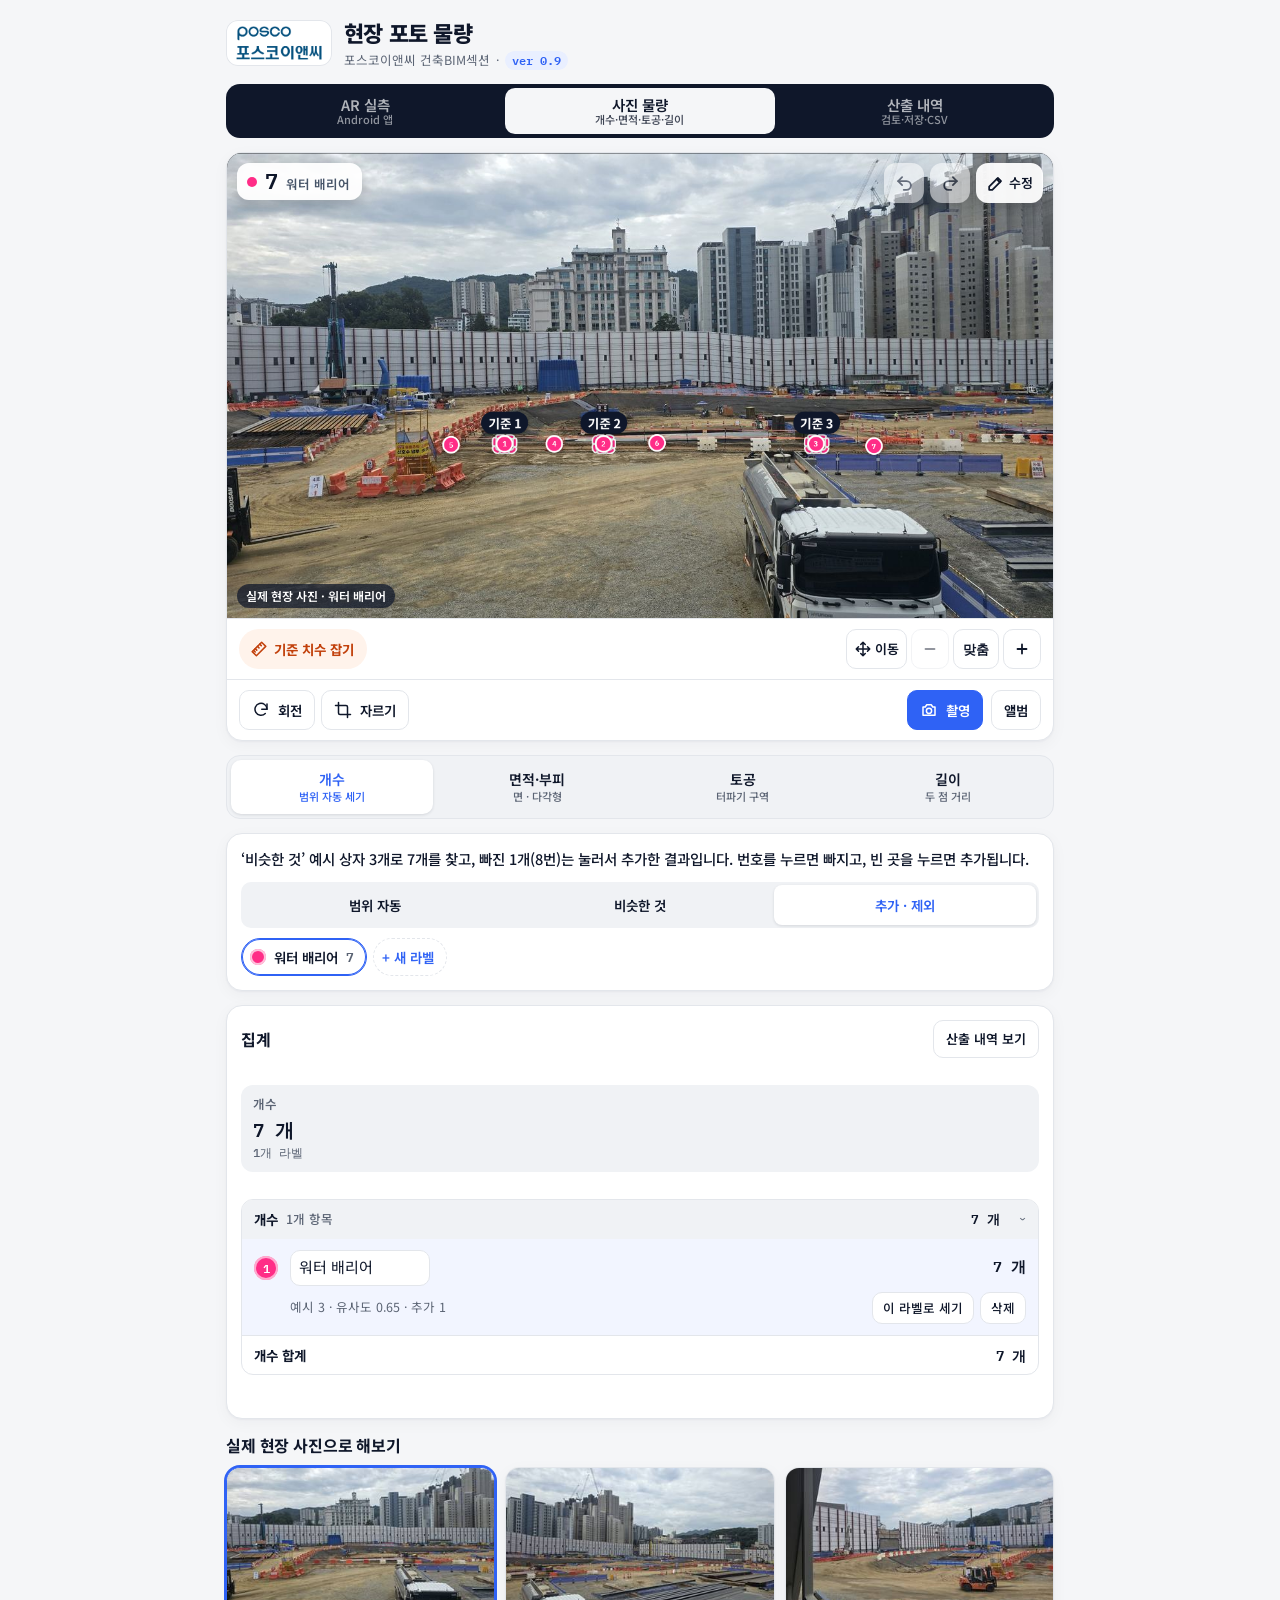
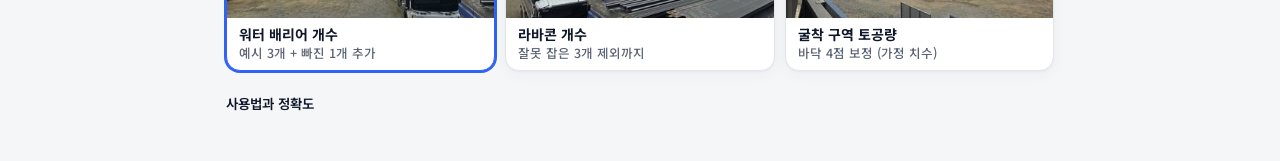
==== commit e1f524ad: "SiteMeasureAR: 기준 치수 안내 카드·단계 표시, 확대경 위치·배율 개선, 기준 객체 수정, 윤곽선 선택 Co-Authored-By: Claude Opus 5.5 <no" ====
--- a/SiteMeasureAR/app/src/main/assets/web/index.html
+++ b/SiteMeasureAR/app/src/main/assets/web/index.html
@@ -84,12 +84,12 @@
 #cv{position:absolute;left:0;top:0;display:block;transform-origin:0 0;touch-action:none;cursor:crosshair;user-select:none;-webkit-user-select:none}
 #vp.hand,#vp.hand #cv{cursor:grab}
 .zctl{display:flex;gap:4px;flex-wrap:nowrap}
-.zctl button{min-height:40px;min-width:40px;padding:0 9px;font-size:13px;gap:4px}
-.zctl .zl{font-family:var(--font-num);font-size:12.5px;min-width:54px}
+.zctl button{min-height:40px;min-width:38px;padding:0 7px;font-size:13px;gap:3px}
+.zctl .zl{font-family:var(--font-num);font-size:12.5px;min-width:46px}
 .zctl button[aria-pressed="true"]{background:var(--accent);color:var(--accent-ink);border-color:var(--accent)}
 .pbar2{border-top:0;padding-top:0}
 .ptools{display:flex;gap:6px;flex-wrap:wrap}
-#loupe{position:absolute;top:58px;width:124px;height:124px;border-radius:50%;border:3px solid #fff;box-shadow:0 4px 18px rgba(0,0,0,.35);pointer-events:none}
+#loupe{position:fixed;left:0;top:0;width:124px;height:124px;border-radius:50%;border:3px solid #fff;box-shadow:0 0 0 1px rgba(15,23,42,.35),0 6px 20px rgba(0,0,0,.35);pointer-events:none;z-index:40;background:#000}
 .total{position:absolute;left:10px;top:10px;pointer-events:none;display:flex;align-items:baseline;gap:8px;padding:6px 12px 6px 10px;border-radius:12px;background:rgba(255,255,255,.94);color:#0f172a;box-shadow:0 4px 14px rgba(0,0,0,.18)}
 .total .dot{width:10px;height:10px;border-radius:50%;align-self:center}
 .total .n{font-family:var(--font-num);font-weight:600;font-size:22px;line-height:1}
@@ -100,10 +100,29 @@
 .sbtn:disabled{opacity:.55}
 .sbtn[aria-pressed="true"]{background:#2f62f5;color:#fff}
 .einfo{margin:0;font-size:13.5px;color:var(--muted)}
+.calneed{display:flex;flex-direction:column;gap:8px;padding:12px;border-radius:12px;background:var(--warn-soft);border:1px solid color-mix(in srgb,var(--warn) 30%,transparent)}
+.calneed.ok{background:var(--accent-soft);border-color:color-mix(in srgb,var(--accent) 25%,transparent);flex-direction:row;align-items:center;flex-wrap:wrap;padding:8px 12px}
+.calneed .cn-h{display:flex;align-items:center;gap:8px;color:var(--warn);font-size:15px}
+.calneed.ok .cn-h{color:var(--accent);font-size:13.5px;flex:1 1 200px;min-width:0}
+.calneed.ok .cn-h b{font-weight:600}
+.calneed .cn-t{margin:0;font-size:13.5px;color:var(--ink)}
+.calneed .row button{flex-direction:column;gap:1px;min-height:52px}
+.calneed .row button small{font-size:11.5px;font-weight:500;opacity:.85}
+.calneed.ok .row{flex:0 0 auto}
+.calneed.ok .row button{min-height:36px;padding:4px 12px;font-size:13px}
+.csteps{list-style:none;margin:0;padding:0;display:flex;flex-direction:column;gap:6px;counter-reset:cs}
+.csteps li{counter-increment:cs;display:flex;align-items:center;gap:10px;font-size:14px;padding:8px 10px;border-radius:10px;background:var(--soft);color:var(--muted)}
+.csteps li::before{content:counter(cs);flex:none;display:grid;place-items:center;width:24px;height:24px;border-radius:50%;background:var(--line);color:var(--ink);font-weight:700;font-size:12.5px}
+.csteps li.now{background:var(--accent-soft);color:var(--ink);font-weight:600;box-shadow:inset 0 0 0 1.5px var(--accent)}
+.csteps li.now::before{background:var(--accent);color:var(--accent-ink)}
+.csteps li.done{color:var(--ink)}
+.csteps li.done::before{content:"✓";background:var(--ok);color:#fff}
+.csteps .n{margin-left:auto;font-family:var(--font-num);font-size:12.5px}
+.stepbar{margin:0;background:#2f62f5;color:#fff;font-weight:600;font-size:13.5px;line-height:1.4;padding:8px 14px;text-align:center}
 .tag{position:absolute;left:10px;bottom:10px;font-size:12px;font-weight:600;padding:3px 9px;border-radius:999px;background:rgba(15,23,42,.72);color:#fff;pointer-events:none}
 .pbar{display:flex;gap:8px;align-items:center;flex-wrap:wrap;padding:10px 12px;border-top:1px solid var(--line)}
 .pbar .grow{flex:1 1 auto}
-.scale{min-height:40px;border-radius:999px;font-size:13px;padding:6px 12px}
+.scale{min-height:40px;border-radius:999px;font-size:13.5px;font-weight:700;padding:6px 12px 6px 10px;gap:6px}
 .scale.warn{background:var(--warn-soft);color:var(--warn);border-color:transparent}
 .scale.ok{background:var(--accent-soft);color:var(--accent);border-color:transparent}
 .pbar .btn{min-height:40px;font-size:13.5px;padding:6px 12px}
@@ -264,6 +283,7 @@
           <button id="editBtn" class="sbtn" aria-label="수정" aria-pressed="false" title="수정: 점·상자를 끌어 고치기"><svg viewBox="0 0 24 24" fill="none" stroke="currentColor" stroke-width="2.2" stroke-linecap="round" stroke-linejoin="round" aria-hidden="true"><path d="M4 20h4L19 9l-4-4L4 16z"/><path d="M13.5 6.5l4 4"/></svg><span>수정</span></button>
         </div>
       </div>
+      <p id="stepTag" class="stepbar" role="status" hidden></p>
       <div class="pbar">
         <button id="scaleBtn" class="scale warn">기준 치수 없음</button>
         <span class="grow"></span>
@@ -295,6 +315,14 @@
   </nav>
 
   <section class="card tool" aria-label="도구">
+    <div id="calNeed" class="calneed" hidden>
+      <div class="cn-h"><svg class="ico" viewBox="0 0 24 24" fill="none" stroke="currentColor" stroke-width="2" stroke-linecap="round" stroke-linejoin="round" aria-hidden="true"><path d="M3 15.5L15.5 3 21 8.5 8.5 21z"/><path d="M7 11.5l2 2M10 8.5l2 2M13 5.5l2 2M5.5 14.5l1.5 1.5"/></svg><b id="cnTitle">기준 치수가 필요합니다</b></div>
+      <p id="cnText" class="cn-t">사진 속에서 실제 길이를 아는 것(스타프·유로폼·줄자·벽 폭)을 하나 잡아야 m · m² · m³가 계산됩니다.</p>
+      <div class="row" id="cnBtns">
+        <button id="cnLen" class="primary">기준 길이 잡기<small>정면 사진 · 2점</small></button>
+        <button id="cnPlane">바닥 4점 잡기<small>비스듬한 바닥 · 4점</small></button>
+      </div>
+    </div>
     <p id="hint" class="hint" role="status"></p>
 
     <div id="t-count" class="tgrp">
@@ -340,6 +368,7 @@
         <button id="cal-len" aria-pressed="true">기준 길이 · 정면 사진</button>
         <button id="cal-plane" aria-pressed="false">바닥 4점 · 비스듬한 사진</button>
       </div>
+      <ol id="calSteps" class="csteps"></ol>
       <div id="formLen" class="form" hidden>
         <label>실제 길이 (mm)<input id="refMm" type="number" inputmode="numeric" min="1"></label>
         <div class="chips" id="presetLen" style="flex:2 1 260px">
@@ -355,7 +384,7 @@
         </div>
         <button id="applyPlane" class="primary" style="flex:1 1 100%">바닥 평면 보정 적용</button>
       </div>
-      <button id="calDone">기준 치수 닫기</button>
+      <div class="row"><button id="calRedo">점 다시 찍기</button><button id="calDone">기준 치수 닫기</button></div>
     </div>
 
     <div id="t-crop" class="tgrp" hidden>
@@ -389,6 +418,7 @@
       <button class="chip" id="sn-e" aria-pressed="true">끝선</button>
       <button class="chip" id="sn-r" aria-pressed="true">90°</button>
       <button class="chip" id="sn-hv" aria-pressed="true">수평·수직</button>
+      <button class="chip" id="lpBtn" aria-pressed="true">확대경</button>
     </div>
   </section>
 
@@ -445,6 +475,8 @@
       <li>사진 편집: ‘회전’은 오른쪽으로 90°씩 돌리고, ‘자르기’는 남길 범위만 남깁니다. 원본 해상도에서 다시 만들기 때문에 자르면 작은 대상이 더 크고 선명해집니다. 편집하면 그 전 측정과 기준 치수는 지워집니다.</li>
       <li>개수 기준 객체: ‘범위 자동’은 범위 안에서 낱개 1개로 본 대상을 점선 ‘기준(자동)’ 상자로 보여 줍니다. 다른 대상을 세려면 ‘기준 객체 → 직접 고르기’를 누르고 그 대상 하나를 상자로 감싸세요. 이미 센 범위는 새 기준으로 다시 세며, 기준과 색·크기가 같은 것만 셉니다.</li>
       <li>면적에 수치가 ‘–’로 나오면 기준 치수가 없는 것입니다. ‘기준 치수’를 잡거나, 집계의 면 항목에서 그 면의 실제 가로·세로 길이를 넣으면 바로 계산됩니다.</li>
+      <li>기준 치수: 면적·토공·길이 화면 위쪽의 ‘기준 치수가 필요합니다’ 카드나 사진 아래 📏 버튼으로 시작합니다. 사진 바로 아래 파란 띠와 단계 목록(① 점 찍기 → ② 실제 치수 → ③ 적용)이 지금 할 일을 알려 줍니다. 면을 먼저 잡았다면 집계의 면 항목에 그 면의 가로·세로 길이를 넣어도 됩니다.</li>
+      <li>확대경은 사진을 가리지 않도록 사진 바로 아래(공간이 없으면 위)에, 손가락과 같은 세로줄에 뜹니다. 가운데 십자가 실제로 찍힐 위치이고, 스냅 종류가 아래에 표시됩니다. 스냅 줄의 ‘확대경’으로 끄고 켭니다.</li>
       <li>사진 위를 누른 채 움직이면 확대경이 뜨고, 손을 뗀 곳에 점이 찍힙니다. 스냅이 걸리면 꼭지점·끝선·90°·수평·수직이 표시됩니다.</li>
       <li>개수 ‘범위 자동’: 셀 대상이 모인 범위를 상자로 감싸면 개별 대상을 하나씩 세어 번호를 붙입니다. AI 비전을 쓸 수 있으면 AI가, 없으면 기기가 직접(배경과 색이 다른 덩어리를 낱개 크기로 나눠) 셉니다. 겹치거나 붙어 있어도 따로 셉니다. 무엇을 셀지 적어 두면 더 정확합니다. 수백 개가 넘는 대상은 범위를 나눠 세세요.</li><li>개수 ‘비슷한 것’: 셀 대상 하나를 상자로 1~3개 감싸면 모양과 색이 닮은 것을 사진 전체에서 찾아 번호를 붙입니다. AI를 쓸 수 없는 화면에서도 됩니다. 가까운 것과 먼 것을 하나씩 예시로 주면 원근으로 크기가 달라도 잘 찾습니다. 화면에서 몇 px밖에 안 되는 먼 대상은 놓치기 쉬우니 가까이서 찍으세요.</li>
       <li>기준 치수 ‘기준 길이’는 정면 사진용입니다. 측정면과 같은 면에 놓인 물체(스타프, 유로폼)를 기준으로 삼으세요.</li>
@@ -908,6 +940,7 @@
     }
   });
   var sp=aim&&aim.snap?aim.snap.p:null, live=sp&&SNAPMODES[S.mode]&&!S.editing;
+  var lbufNeed=!!aim;
   if(S.draft.length){ var col=S.mode==="earth"?"#ff9f1c":"#2f62f5";
     path(live?S.draft.concat([sp]):S.draft); stroke2(col,2.5);
     S.draft.forEach(function(q,i){ dot(q.x,q.y,col,i===0&&S.draft.length>=3?6:4); }); }
@@ -922,7 +955,7 @@
       if(si.type==="poly"){ path(si.pts,true); stroke2("#2f62f5",4,[8*u,5*u]); }
       else if(si.type==="line"){ path([si.a,si.b]); stroke2("#2f62f5",5,[8*u,5*u]); }
       else if(si.type==="region"){ ctx.beginPath(); ctx.arc(si.cx,si.cy,22*u,0,7); stroke2("#2f62f5",3,[6*u,4*u]); } }
-    if((selH&&(selH.k==="exbox"||selH.k==="rgbox"))){ var bb=(selH.k==="exbox"?selH.it.examples:selH.it.regions)[selH.i]; if(bb){ ctx.beginPath(); ctx.rect(bb.x,bb.y,bb.w,bb.h); stroke2("#2f62f5",4,[8*u,5*u]); } }
+    if((selH&&(selH.k==="exbox"||selH.k==="rgbox"||selH.k==="rfbox"))){ var bb=selH.k==="rfbox"?selH.it.ref:(selH.k==="exbox"?selH.it.examples:selH.it.regions)[selH.i]; if(bb){ ctx.beginPath(); ctx.rect(bb.x,bb.y,bb.w,bb.h); stroke2("#2f62f5",4,[8*u,5*u]); } }
     if(drag&&drag.to){ ctx.beginPath(); ctx.arc(drag.to.x,drag.to.y,10*u,0,7); stroke2("#2f62f5",3,[4*u,3*u]); }
   }
   if(S.pend){ dot(S.pend.x,S.pend.y,S.mode==="scale"?"#0f172a":"#2f62f5"); if(live){ path([S.pend,sp]); stroke2("#2f62f5",2,[6*u,5*u]);
@@ -932,6 +965,7 @@
       ctx.beginPath(); ctx.rect(cb.x,cb.y,cb.w,cb.h); stroke2("#2f62f5",2.5,[8*u,5*u]); pill(cb.x+cb.w/2,cb.y+cb.h/2,"남길 범위","#2f62f5"); } }
   else if(aim&&aim.box){ var b=aim.box; ctx.beginPath(); ctx.rect(b.x,b.y,b.w,b.h); stroke2(S.refPick&&S.mode==="count"?"#0f172a":"#2f62f5",S.refPick?3:2,[5*u,4*u]);
     if(S.refPick&&S.mode==="count"&&b.w>8) pill(b.x+b.w/2,b.y-14*u,"기준","#0f172a"); }
+  if(lbufNeed){ if(!lbuf) lbuf=document.createElement("canvas"); if(lbuf.width!==S.W||lbuf.height!==S.H){ lbuf.width=S.W; lbuf.height=S.H; } lbuf.getContext("2d").drawImage(cv,0,0); }
   if(aim&&aim.snap){ var sn=aim.snap, p=sn.p;
     if(sn.ray){ ctx.beginPath(); ctx.moveTo(sn.ray.x-sn.ray.ux*4000,sn.ray.y-sn.ray.uy*4000); ctx.lineTo(sn.ray.x+sn.ray.ux*4000,sn.ray.y+sn.ray.uy*4000);
       ctx.setLineDash([4*u,5*u]); ctx.strokeStyle="rgba(47,98,245,.9)"; ctx.lineWidth=1.5*u; ctx.stroke(); ctx.setLineDash([]); }
@@ -942,12 +976,38 @@
     if(sn.label) pill(p.x+34*u,p.y-26*u,sn.label,"#2f62f5");
   }
 }
-function drawLoupe(p,clientX,rect){
-  var R=20*U(); loupe.hidden=false; rect=vp.getBoundingClientRect();
-  var left=clientX-rect.left<rect.width/2; loupe.style.left=left?"":"10px"; loupe.style.right=left?"10px":"";
-  lctx.fillStyle="#000"; lctx.fillRect(0,0,248,248); lctx.imageSmoothingEnabled=false;
-  lctx.drawImage(cv,p.x-R,p.y-R,2*R,2*R,0,0,248,248);
-  lctx.strokeStyle="rgba(255,255,255,.9)"; lctx.lineWidth=1.5; lctx.beginPath(); lctx.moveTo(124,104); lctx.lineTo(124,144); lctx.moveTo(104,124); lctx.lineTo(144,124); lctx.stroke();
+/* 확대경: 사진을 가리지 않도록 사진 바로 아래(또는 위)에, 손가락과 같은 세로줄에 띄운다.
+   사진이 화면을 꽉 채울 때만 사진 안의 손가락 반대쪽 모서리에 둔다. 배율은 화면 대비 2.5배. */
+var loupeOn=true, lbuf=null;
+try{ loupeOn=localStorage.getItem("qto.loupe")!=="0"; }catch(_){}
+function drawLoupe(p,cx,_r,cy){
+  if(!loupeOn||!p){ loupe.hidden=true; return; }
+  var vr=vp.getBoundingClientRect(), iw=window.innerWidth||vr.width, ih=window.innerHeight||800;
+  var L=Math.round(Math.max(96,Math.min(132,iw*0.32))), gap=10, x=Math.min(iw-L-8,Math.max(8,cx-L/2)), y;
+  if(cy==null) cy=vr.top+vr.height/2;
+  var st=$("stepTag"), bot=st.hidden?vr.bottom:Math.max(vr.bottom,st.getBoundingClientRect().bottom);
+  if(bot+gap+L<=ih-6&&vr.bottom>=0) y=bot+gap;
+  else if(vr.top-gap-L>=6) y=vr.top-gap-L;
+  else { var left=cx-vr.left<vr.width/2, low=cy-vr.top>vr.height/2;
+    x=left?Math.min(iw-L-8,vr.right-L-10):Math.max(8,vr.left+10); y=low?Math.max(6,vr.top+10):Math.min(ih-L-6,vr.bottom-L-10); }
+  var dpr=Math.min(2,window.devicePixelRatio||1), Lc=Math.round(L*dpr);
+  if(loupe.width!==Lc){ loupe.width=Lc; loupe.height=Lc; }
+  loupe.style.width=L+"px"; loupe.style.height=L+"px"; loupe.style.transform="translate("+Math.round(x)+"px,"+Math.round(y)+"px)"; loupe.hidden=false;
+  var R=L/(2*2.5)*U();
+  lctx.fillStyle="#000"; lctx.fillRect(0,0,Lc,Lc); lctx.imageSmoothingEnabled=true; lctx.imageSmoothingQuality="high";
+  lctx.drawImage(lbuf||cv,p.x-R,p.y-R,2*R,2*R,0,0,Lc,Lc);
+  var c=Lc/2, g=Lc*0.05, a=Lc*0.16, kd=aim&&aim.snap&&aim.snap.kind; lctx.lineCap="round";
+  if(aim&&aim.snap&&aim.snap.ray){ var ry=aim.snap.ray; lctx.save(); lctx.setLineDash([4*dpr,4*dpr]); lctx.strokeStyle="rgba(47,98,245,.9)"; lctx.lineWidth=1.2*dpr; lctx.beginPath();
+    lctx.moveTo(c-ry.ux*Lc,c-ry.uy*Lc); lctx.lineTo(c+ry.ux*Lc,c+ry.uy*Lc); lctx.stroke(); lctx.restore(); }
+  if(kd){ var k2=Lc*0.06; lctx.strokeStyle="#2f62f5"; lctx.lineWidth=1.8*dpr; lctx.beginPath();
+    if(kd==="v") lctx.rect(c-k2,c-k2,2*k2,2*k2); else { lctx.moveTo(c,c-k2); lctx.lineTo(c+k2,c); lctx.lineTo(c,c+k2); lctx.lineTo(c-k2,c); lctx.closePath(); } lctx.stroke(); }
+  [["rgba(255,255,255,.9)",2.4*dpr],["#0f172a",1*dpr]].forEach(function(st){ lctx.strokeStyle=st[0]; lctx.lineWidth=st[1]; lctx.beginPath();
+    lctx.moveTo(c-a,c); lctx.lineTo(c-g,c); lctx.moveTo(c+g,c); lctx.lineTo(c+a,c); lctx.moveTo(c,c-a); lctx.lineTo(c,c-g); lctx.moveTo(c,c+g); lctx.lineTo(c,c+a); lctx.stroke(); });
+  var lb=aim&&aim.snap&&aim.snap.label?aim.snap.label:"";
+  if(lb){ lctx.font="700 "+Math.round(11*dpr)+"px 'Noto Sans KR', sans-serif"; lctx.textAlign="center"; lctx.textBaseline="middle";
+    var tw=lctx.measureText(lb).width+12*dpr, th=18*dpr, ty=Lc-th/2-10*dpr; lctx.fillStyle="#2f62f5";
+    lctx.beginPath(); if(lctx.roundRect) lctx.roundRect(c-tw/2,ty-th/2,tw,th,th/2); else lctx.rect(c-tw/2,ty-th/2,tw,th); lctx.fill();
+    lctx.fillStyle="#fff"; lctx.fillText(lb,c,ty+0.5); }
 }
 
 /* =========================================================
@@ -1030,11 +1090,11 @@
   $("summary").hidden=!sm.length;
   /* 기준 치수 버튼 */
   var b=$("scaleBtn");
-  if(!S.cal){ b.textContent="기준 치수 없음 · 잡기"; b.className="scale warn"; }
-  else if(S.cal.type==="len"){ b.textContent="기준 길이 · 1px="+(S.cal.s*1000).toFixed(1)+"mm"; b.className="scale ok"; }
-  else { b.textContent=(S.cal.assumed?"가정 ":"")+"바닥 4점 · "+S.cal.w+"×"+S.cal.h+"m"; b.className="scale ok"; }
+  if(!S.cal){ b.innerHTML=RULER+"기준 치수 잡기"; b.className="scale warn"; }
+  else if(S.cal.type==="len"){ b.innerHTML=RULER+"기준 "+S.cal.mm.toLocaleString()+"mm"; b.className="scale ok"; }
+  else { b.innerHTML=RULER+(S.cal.assumed?"가정 ":"")+"바닥 "+S.cal.w+"×"+S.cal.h+"m"; b.className="scale ok"; }
   if(!S.editing){ $("ctx-cancel").hidden=!(S.pend||(S.calDraft.length&&S.mode==="scale")); $("ctx-busy").hidden=!busyRegions().length; }
-  undoBtns(); refUI();
+  undoBtns(); refUI(); calUI();
   $("undoPt").disabled=!S.draft.length; $("closePoly").disabled=S.draft.length<3;
   $("closePoly").textContent=S.draft.length?"닫고 확정 ("+S.draft.length+"점)":"닫고 확정";
   labels(); totalBadge(T,has); if(S.view==="report") report(sm);
@@ -1097,7 +1157,29 @@
 }
 function setCntMode(k){ S.cntMode=k; if(k!=="auto") S.refPick=false; $("refRow").hidden=k!=="auto"; refUI(); press("cnt-auto",k==="auto"); press("cnt-ex",k==="ex"); press("cnt-edit",k==="edit"); $("whatRow").hidden=k!=="auto"||!AI; $("thrRow").hidden=k!=="ex"; hint(modeHint()); }
 function setCalMode(k){ S.calMode=k; S.pend=null; S.calDraft=[]; S.lenDraft=null; press("cal-len",k==="len"); press("cal-plane",k==="plane");
-  $("formLen").hidden=true; $("formPlane").hidden=true; hint(modeHint()); render(); }
+  hint(modeHint()); render(); calUI(); }
+/* ---------- 기준 치수 안내: 필요할 때 눈에 띄게, 잡는 중에는 단계 표시 ---------- */
+var NEEDCAL={ auto:1, poly:1, earth:1, line:1 }, RULER='<svg class="ico" viewBox="0 0 24 24" fill="none" stroke="currentColor" stroke-width="2" stroke-linecap="round" stroke-linejoin="round" aria-hidden="true"><path d="M3 15.5L15.5 3 21 8.5 8.5 21z"/><path d="M7 11.5l2 2M10 8.5l2 2M13 5.5l2 2M5.5 14.5l1.5 1.5"/></svg>';
+function calDesc(){ var c=S.cal; if(!c) return ""; return c.type==="len"?"기준 길이 "+c.mm.toLocaleString()+" mm (1px ≈ "+(c.s*1000).toFixed(1)+" mm)":(c.assumed?"가정 ":"")+"바닥 4점 "+c.w+" × "+c.h+" m"; }
+function calUI(){
+  var m=S.mode, box=$("calNeed"), need=!!NEEDCAL[m]&&!!S.photo&&!S.editing, has=!!S.cal;
+  box.hidden=!need;
+  if(need){ box.classList.toggle("ok",has); $("cnTitle").textContent=has?calDesc():"기준 치수가 필요합니다"; $("cnText").hidden=has;
+    $("cnLen").innerHTML=has?"기준 다시 잡기":"기준 길이 잡기<small>정면 사진 · 2점</small>"; $("cnLen").classList.toggle("primary",!has); $("cnPlane").hidden=has; }
+  var tag="";
+  if(m==="scale"){
+    var L=S.calMode==="len", np=L?(S.lenDraft?2:(S.pend?1:0)):S.calDraft.length, nn=L?2:4, ptsOk=np>=nn;
+    var val=L?+$("refMm").value>0:(+$("plW").value>0&&+$("plH").value>0), cur=!ptsOk?0:!val?1:2;
+    var steps=L?["사진에서 길이를 아는 물체의 양 끝을 누르세요","실제 길이(mm)를 넣거나 아래에서 고르세요","‘기준 치수 적용’을 누르세요"]
+               :["바닥 직사각형의 네 모서리를 둘레 순서로 누르세요","가로(1→2)·세로(2→3)를 m로 넣으세요","‘바닥 평면 보정 적용’을 누르세요"];
+    $("calSteps").innerHTML=steps.map(function(t,i){ return '<li class="'+(i<cur?"done":i===cur?"now":"")+'"><span>'+t+'</span>'+(i===0?'<span class="n">'+Math.min(np,nn)+'/'+nn+'</span>':'')+'</li>'; }).join("");
+    $("formLen").hidden=!L; $("formPlane").hidden=L; $("applyLen").disabled=!(ptsOk&&val); $("applyPlane").disabled=!(ptsOk&&val); $("calRedo").disabled=!np;
+    tag=(L?"기준 길이 · ":"바닥 4점 · ")+(ptsOk?"아래에 실제 치수를 넣으세요":L?(np?"반대쪽 끝을 누르세요":"한쪽 끝을 누르세요"):(np+1)+"번째 모서리를 누르세요")+" ("+Math.min(np,nn)+"/"+nn+")";
+  } else if(m==="crop") tag=S.cropBox?"아래 ‘이 범위만 남기기’를 누르세요":"남길 범위를 끌어 감싸세요";
+  $("stepTag").textContent=tag; $("stepTag").hidden=!tag||!S.photo; $("sampleTag").hidden=!!tag||!$("sampleTag").textContent;
+}
+function startCal(k){ if(!S.photo) return; setMode("scale"); setCalMode(k);
+  try{ document.querySelector(".photo").scrollIntoView({block:"start",behavior:"smooth"}); }catch(_){} }
 function closeDraft(){
   if(S.draft.length<3) return; pushUndo();
   var it={ id:++S.seq, type:"poly", kind:S.mode==="earth"?"earth":"area", pts:S.draft.slice(), color:nextColor() };
@@ -1159,6 +1241,7 @@
     else if(it.type==="count"){
       it.examples.forEach(function(e,i){ boxCorners(e).forEach(function(c,j){ H.push({k:"ex",it:it,i:i,j:j,x:c.x,y:c.y,pri:0}); }); });
       (it.regions||[]).forEach(function(r,i){ if(r.busy) return; boxCorners(r).forEach(function(c,j){ H.push({k:"rg",it:it,i:i,j:j,x:c.x,y:c.y,pri:0}); }); });
+      if(it.ref) boxCorners(it.ref).forEach(function(c,j){ H.push({k:"rf",it:it,j:j,x:c.x,y:c.y,pri:0}); });
       countPts(it).forEach(function(q){ H.push({k:"cp",it:it,q:q,x:q.x,y:q.y,pri:2}); }); }
   });
   return H; }
@@ -1170,9 +1253,9 @@
 function pickItem(p){ var r=tolPx()*0.6, hit=null;
   for (var k=S.items.length-1;k>=0&&!hit;k--){ var it=S.items[k];
     if(it.type==="line"&&segDist(p,it.a,it.b)<r) hit={k:"item",it:it};
-    else if(it.type==="poly"&&inPoly(p,it.pts)&&!(it.holes||[]).some(function(h){ return inPoly(p,h); })) hit={k:"item",it:it};
+    else if(it.type==="poly"&&((inPoly(p,it.pts)&&!(it.holes||[]).some(function(h){ return inPoly(p,h); }))||it.pts.some(function(q,i){ return segDist(p,q,it.pts[(i+1)%it.pts.length])<r; }))) hit={k:"item",it:it};
     else if(it.type==="region"&&it.mask[Math.round(p.y)*S.W+Math.round(p.x)]) hit={k:"item",it:it};
-    else if(it.type==="count"){ it.examples.forEach(function(e,i){ if(!hit&&inBox(p,e)) hit={k:"exbox",it:it,i:i}; }); (it.regions||[]).forEach(function(rg,i){ if(!hit&&!rg.busy&&inBox(p,rg)) hit={k:"rgbox",it:it,i:i}; }); } }
+    else if(it.type==="count"){ if(it.ref&&inBox(p,it.ref)) hit={k:"rfbox",it:it}; it.examples.forEach(function(e,i){ if(!hit&&inBox(p,e)) hit={k:"exbox",it:it,i:i}; }); (it.regions||[]).forEach(function(rg,i){ if(!hit&&!rg.busy&&inBox(p,rg)) hit={k:"rgbox",it:it,i:i}; }); } }
   return hit; }
 function itemName(it){ numberItems(); var K={count:"개수",area:"면적",earth:"토공",length:"길이"}[kindOf(it)]; return K+" "+it.no+(it.name?" ("+it.name+")":""); }
 function selText(){ if(!selH) return "선택된 것이 없습니다. 점·상자 모서리·번호를 끌어 옮기거나, 눌러서 선택한 뒤 삭제하세요.";
@@ -1184,7 +1267,8 @@
     case "cal": return "기준 치수 점 "+(selH.i+1)+" 선택됨 (삭제하면 기준 치수 전체가 지워집니다)";
     case "cp": return itemName(selH.it)+"의 표시 1개 선택됨";
     case "ex": case "exbox": return itemName(selH.it)+"의 예시 상자 선택됨";
-    case "rg": case "rgbox": return itemName(selH.it)+"의 AI 범위 선택됨 (삭제하면 그 범위의 개수도 빠집니다)";
+    case "rg": case "rgbox": return itemName(selH.it)+"의 세는 범위 선택됨 (모서리를 끌면 다시 셉니다. 삭제하면 그 범위의 개수도 빠집니다)";
+    case "rf": case "rfbox": return itemName(selH.it)+"의 기준 객체 선택됨 (모서리를 끌면 그 기준으로 다시 셉니다. 삭제하면 자동 판단으로 돌아갑니다)";
     default: return itemName(selH.it)+" 선택됨"; } }
 function editPanel(){ $("editInfo").textContent=selText(); $("editDel").disabled=!selH; }
 function setEditing(on){
@@ -1206,7 +1290,8 @@
     if(h.k==="hm"){ h.it.holes[h.hi].splice(h.i+1,0,{x:h.x,y:h.y}); h.k="hv"; h.i=h.i+1; }
     if(h.it&&h.it.type==="poly") h.it.edited=true;
     if(h.k==="ex"){ h.it.examples[h.i]=Object.assign({},h.it.examples[h.i],{maps:null}); }
-    if(h.k==="rg"){ h.it.regions[h.i]=Object.assign({},h.it.regions[h.i]); } }
+    if(h.k==="rg"){ h.it.regions[h.i]=Object.assign({},h.it.regions[h.i]); }
+    if(h.k==="rf"){ h.it.ref=Object.assign({},h.it.ref); } }
   var snapPt=function(self){ var sn=editSnap(p,self); aim={snap:sn}; return sn.p; }, q;
   switch(h.k){
     case "pv": q=snapPt(h.it.pts[h.i]); h.it.pts[h.i]={x:q.x,y:q.y}; break;
@@ -1220,13 +1305,16 @@
       setCal(c); break;
     case "ex": case "rg": var arr=h.k==="ex"?h.it.examples:h.it.regions, b=arr[h.i], o=boxCorners(b)[(h.j+2)%4];
       arr[h.i]=Object.assign(b,{ x:Math.min(o.x,p.x), y:Math.min(o.y,p.y), w:Math.max(4,Math.abs(p.x-o.x)), h:Math.max(4,Math.abs(p.y-o.y)) }); aim={snap:{p:p}}; break;
+    case "rf": var rb=h.it.ref, ro=boxCorners(rb)[(h.j+2)%4];
+      h.it.ref=Object.assign(rb,{ x:Math.min(ro.x,p.x), y:Math.min(ro.y,p.y), w:Math.max(4,Math.abs(p.x-ro.x)), h:Math.max(4,Math.abs(p.y-ro.y)) }); aim={snap:{p:p}}; break;
     case "cp": drag.to={x:p.x,y:p.y}; aim={snap:{p:p}}; break; }
-  render(); drawLoupe(aim.snap.p,e.clientX,cv.getBoundingClientRect()); }
+  render(); drawLoupe(aim.snap.p,e.clientX,null,e.clientY); }
 function editEnd(e){ var d=drag; drag=null; aim=null; loupe.hidden=true; if(!d) return;
   if(!d.moved){ selH=d.h&&d.h.k!=="pm"?d.h:pickItem(d.start); editPanel(); render(); return; }
   var h=d.h; selH=h;
   if(h.k==="ex"){ peaks(h.it); hint("예시 상자를 고쳐 다시 셌습니다: "+countPts(h.it).length+"개"); }
   else if(h.k==="rg"){ var rg=h.it.regions[h.i]; autoCount(h.it,{x:rg.x,y:rg.y,w:rg.w,h:rg.h},rg); }
+  else if(h.k==="rf"){ if((h.it.regions||[]).length) recountGroup(h.it); else hint("기준 상자를 고쳤습니다."); }
   else if(h.k==="cp"&&d.to){ var g=h.it, q=h.q, ai=g.adds.indexOf(q);
     if(ai>=0) g.adds[ai]={x:d.to.x,y:d.to.y,r:q.r}; else { g.removes.push({x:q.x,y:q.y}); g.adds.push({x:d.to.x,y:d.to.y,r:q.r}); rebuildHits(g); }
     selH=null; hint("표시를 옮겼습니다."); }
@@ -1240,7 +1328,8 @@
     case "cal": S.cal=null; S.calVer++; hint("기준 치수를 지웠습니다."); break;
     case "cp": var ai=it.adds.indexOf(h.q); if(ai>=0) it.adds.splice(ai,1); else { it.removes.push({x:h.q.x,y:h.q.y}); rebuildHits(it); } hint("표시 1개를 뺐습니다."); break;
     case "ex": case "exbox": it.examples.splice(h.i,1); if(it.examples.length) peaks(it); else { it.simHits=[]; rebuildHits(it); } hint("예시 상자를 지웠습니다."); break;
-    case "rg": case "rgbox": it.regions.splice(h.i,1); rebuildHits(it); hint("AI 범위를 지웠습니다."); break;
+    case "rg": case "rgbox": it.regions.splice(h.i,1); rebuildHits(it); hint("범위를 지웠습니다. 그 범위의 개수도 빠졌습니다."); break;
+    case "rf": case "rfbox": delete it.ref; if((it.regions||[]).length) recountGroup(it); hint("기준 객체를 지우고 자동 판단으로 다시 셌습니다."); break;
     default: S.items.splice(S.items.indexOf(it),1); if(S.active===it.id) S.active=null; hint("지웠습니다."); }
   selH=null; editPanel(); refresh(); }
 
@@ -1248,7 +1337,7 @@
 function updateAim(e){
   var p=toImg(e); aim.raw=p; aim.snap=SNAPMODES[S.mode]?snap(p):{p:p};
   if((S.mode==="count"&&S.cntMode!=="edit")||S.mode==="crop"){ var a=aim.start; aim.box={x:Math.min(a.x,p.x),y:Math.min(a.y,p.y),w:Math.abs(p.x-a.x),h:Math.abs(p.y-a.y)}; }
-  render(); drawLoupe(aim.snap.p,e.clientX,cv.getBoundingClientRect());
+  render(); drawLoupe(aim.snap.p,e.clientX,null,e.clientY);
 }
 /* =========================================================
    보기: 확대·축소·이동
@@ -1334,16 +1423,16 @@
   if(m==="scale"&&S.calMode==="plane"){
     pushUndo(); if(S.calDraft.length>=4) S.calDraft=[];
     S.calDraft.push({x:p.x,y:p.y});
-    if(S.calDraft.length===4){ $("formPlane").hidden=false; hint("이 직사각형의 실제 가로(1→2)와 세로(2→3)를 넣으세요."); }
+    if(S.calDraft.length===4){ hint("이 직사각형의 실제 가로(1→2)와 세로(2→3)를 넣으세요."); try{ $("plW").focus(); }catch(_){} }
     else hint((S.calDraft.length+1)+"번째 모서리를 누르세요.");
-    render(); return; }
+    render(); calUI(); return; }
   if(m==="line"||m==="scale"){
-    if(!S.pend){ pushUndo(); S.pend={x:p.x,y:p.y}; hint("반대쪽 끝을 누르세요."); render(); return; }
+    if(!S.pend){ pushUndo(); S.pend={x:p.x,y:p.y}; hint("반대쪽 끝을 누르세요."); render(); calUI(); return; }
     var q=S.pend; pushUndo(); S.pend=null;
     if(Math.hypot(q.x-p.x,q.y-p.y)<4){ UNDO.pop(); undoBtns(); S.pend=q; hint("두 점이 너무 가깝습니다. 다시 눌러 주세요."); render(); return; }
     if(m==="line"){ var lc=S.chainColor&&S.chain?S.chainColor:nextColor(); S.items.push({ id:++S.seq, type:"line", name:"길이", a:q, b:{x:p.x,y:p.y}, color:lc });
       if(S.chain){ S.chainColor=lc; S.pend={x:p.x,y:p.y}; hint("다음 끝점을 누르세요. 끝내려면 ‘그리던 것 취소’나 Esc."); } else hint(modeHint()); refresh(); }
-    else { S.lenDraft=[q,{x:p.x,y:p.y}]; S.calDraft=S.lenDraft.slice(); $("formLen").hidden=false; hint("이 선의 실제 길이를 넣으세요."); render(); $("refMm").focus(); }
+    else { S.lenDraft=[q,{x:p.x,y:p.y}]; S.calDraft=S.lenDraft.slice(); hint("이 선의 실제 길이를 넣으세요."); render(); calUI(); try{ $("refMm").focus(); }catch(_){} }
     return; }
   if(m==="crop"){ var cb=a.box;
     if(!cb||cb.w<20||cb.h<20){ hint("손을 떼지 말고 대각선으로 끌어 남길 범위를 감싸 주세요."); render(); return; }
@@ -1380,6 +1469,9 @@
 $("ea-plan").addEventListener("click",function(){ S.earthView="plan"; setMode("earth"); });
 $("ea-sec").addEventListener("click",function(){ S.earthView="section"; setMode("earth"); });
 [["sn-v","v"],["sn-e","e"],["sn-r","r"],["sn-hv","hv"]].forEach(function(p){ $(p[0]).addEventListener("click",function(){ S.snapOn[p[1]]=!S.snapOn[p[1]]; this.setAttribute("aria-pressed",String(S.snapOn[p[1]])); }); });
+$("lpBtn").setAttribute("aria-pressed",String(loupeOn));
+$("lpBtn").addEventListener("click",function(){ loupeOn=!loupeOn; this.setAttribute("aria-pressed",String(loupeOn)); try{ localStorage.setItem("qto.loupe",loupeOn?"1":"0"); }catch(_){}
+  hint(loupeOn?"확대경을 켰습니다. 누른 채 움직이면 사진 아래에 확대해 보여 줍니다.":"확대경을 껐습니다. 정밀하게 찍으려면 두 손가락으로 사진을 확대하세요."); });
 $("undoPt").addEventListener("click",function(){ if(!S.draft.length) return; pushUndo(); S.draft.pop(); refresh(); });
 $("closePoly").addEventListener("click",closeDraft);
 $("cnt-auto").addEventListener("click",function(){ setCntMode("auto"); });
@@ -1389,8 +1481,13 @@
   if(v==="new"){ S.active=null; setCntMode(S.cntMode==="edit"?"auto":S.cntMode); hint("새 라벨: "+modeHint()); }
   else { S.active=+v; var g=activeGroup(false); if(g){ $("thr").value=Math.round(g.thr*100); $("thrV").textContent=g.thr.toFixed(2); } }
   refresh(); });
-$("scaleBtn").addEventListener("click",function(){ if(!S.photo) return; setMode("scale"); setCalMode(S.calMode); });
+$("scaleBtn").addEventListener("click",function(){ if(!S.photo) return; if(S.mode==="scale"){ setFn(S.fn); return; } setMode("scale"); setCalMode(S.calMode); });
 $("calDone").addEventListener("click",function(){ setFn(S.fn); });
+["refMm","plW","plH"].forEach(function(id){ $(id).addEventListener("input",calUI); });
+$("presetLen").addEventListener("click",function(){ setTimeout(calUI,0); }); $("presetPlane").addEventListener("click",function(){ setTimeout(calUI,0); });
+$("calRedo").addEventListener("click",function(){ S.pend=null; S.calDraft=[]; S.lenDraft=null; hint(modeHint()); render(); calUI(); });
+$("cnLen").addEventListener("click",function(){ startCal(S.cal&&S.cal.type==="plane"?"plane":"len"); });
+$("cnPlane").addEventListener("click",function(){ startCal("plane"); });
 $("cal-len").addEventListener("click",function(){ setCalMode("len"); });
 $("cal-plane").addEventListener("click",function(){ setCalMode("plane"); });
 $("thr").addEventListener("input",function(){ $("thrV").textContent=(this.value/100).toFixed(2); });
@@ -1399,7 +1496,8 @@
 $("presetPlane").addEventListener("click",function(e){ var w=e.target.getAttribute("data-w"); if(w){ $("plW").value=w; $("plH").value=e.target.getAttribute("data-h"); } });
 $("applyLen").addEventListener("click",function(){
   var mm=+$("refMm").value, d=S.lenDraft; if(!(mm>0)||!d){ hint("실제 길이를 mm로 넣으세요."); return; }
-  pushUndo(); setCal({ type:"len", pts:d, mm:mm, s:(mm/1000)/Math.hypot(d[0].x-d[1].x,d[0].y-d[1].y) }); setFn(S.fn==="count"?"area":S.fn); });
+  pushUndo(); setCal({ type:"len", pts:d, mm:mm, s:(mm/1000)/Math.hypot(d[0].x-d[1].x,d[0].y-d[1].y) }); setFn(S.fn==="count"?"area":S.fn);
+  hint("기준 치수를 적용했습니다: "+calDesc()+". 이제 재면 m 단위로 나옵니다."); });
 $("applyPlane").addEventListener("click",function(){
   var w=+$("plW").value, h=+$("plH").value, p=S.calDraft; if(!(w>0&&h>0)||p.length!==4){ hint("가로와 세로를 m로 넣으세요."); return; }
   var c=planeCal(p,w,h); if(!c){ hint("네 점이 한 줄에 가깝습니다. 다시 찍어 주세요."); return; }
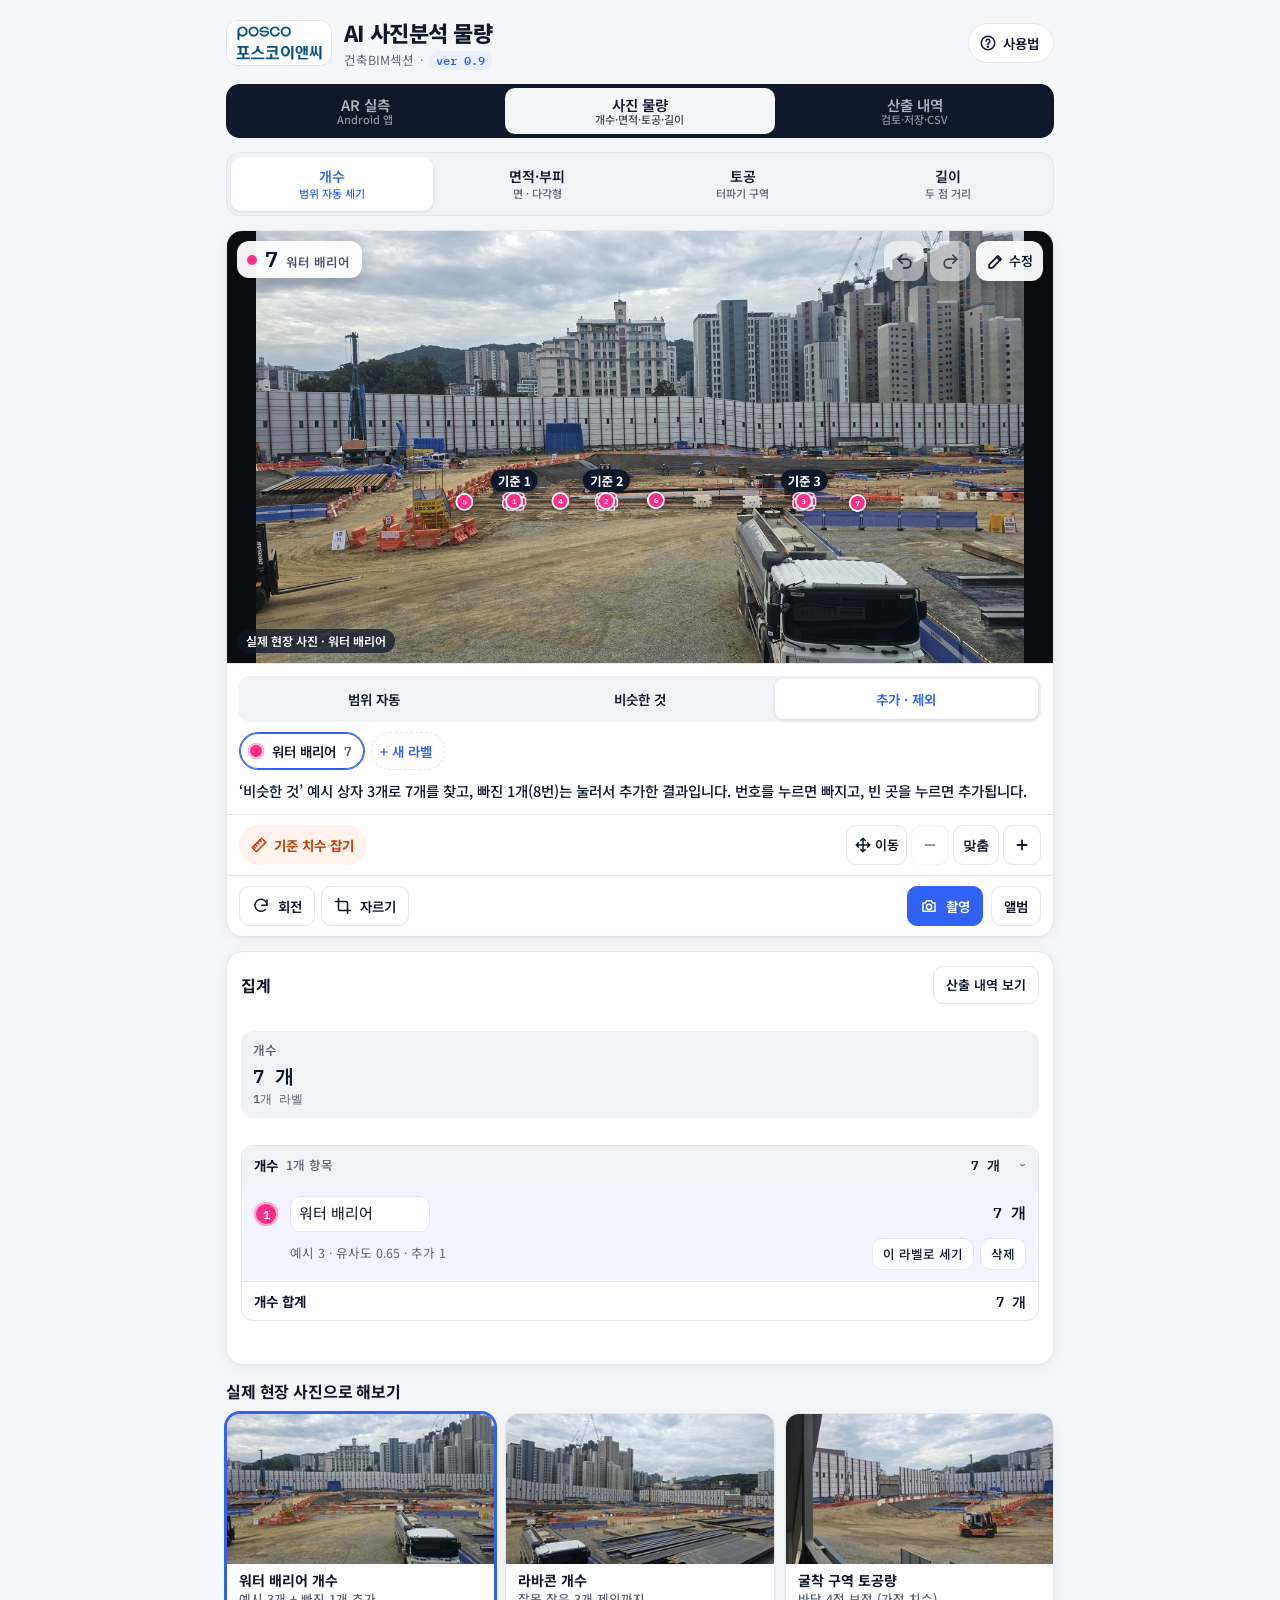
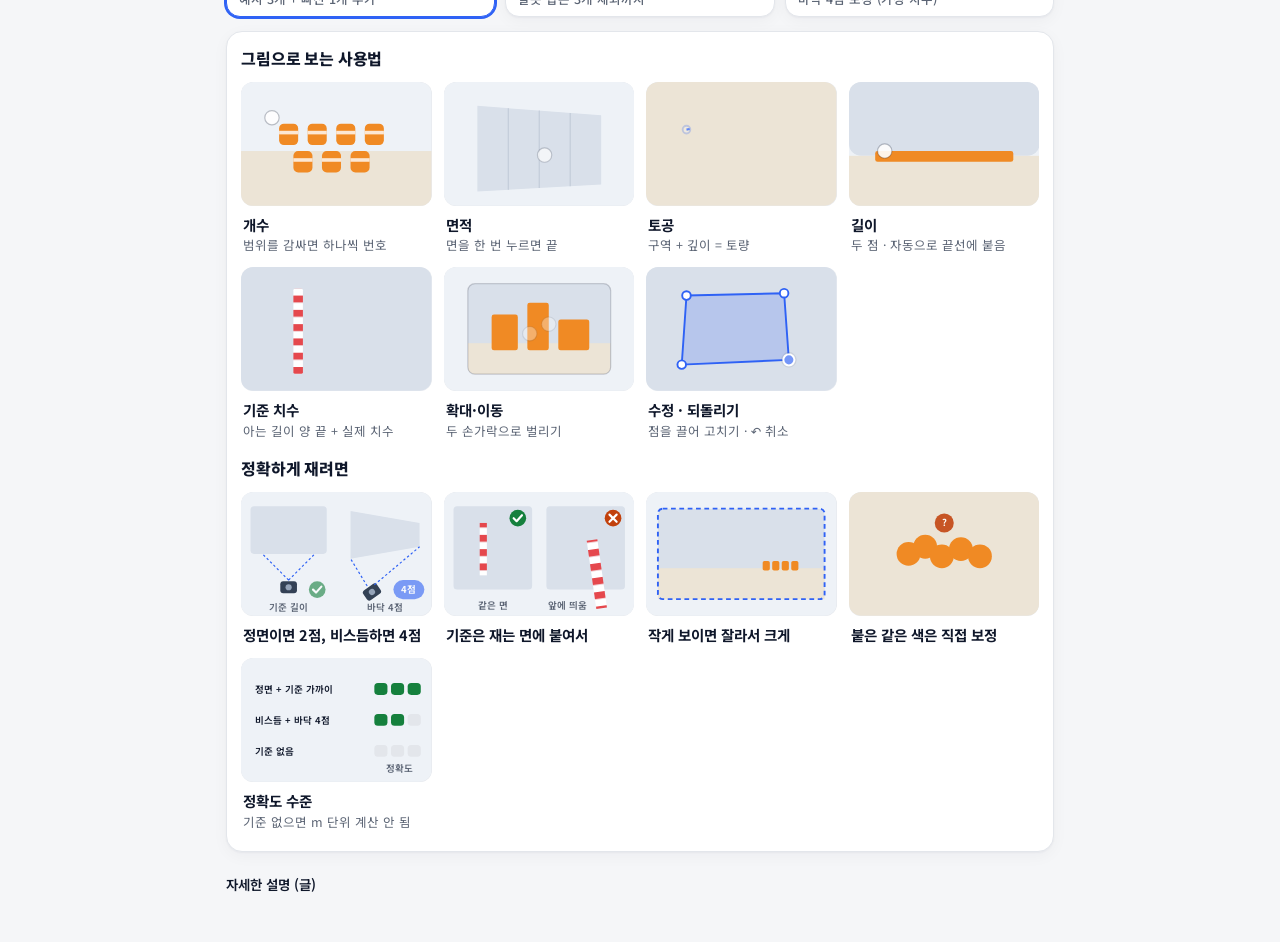
==== commit b0bfdaa5: "SiteMeasureAR: 'AI 사진분석 물량'으로 이름 변경, 사진 바로 아래 도구 배치, 그림 설명서 Co-Authored-By: Claude Opus 5.5 <noreply" ====
--- a/SiteMeasureAR/app/src/main/assets/web/index.html
+++ b/SiteMeasureAR/app/src/main/assets/web/index.html
@@ -1,4 +1,4 @@
-<!doctype html><html lang="ko"><head><meta charset="utf-8"><meta name="viewport" content="width=device-width,initial-scale=1,viewport-fit=cover"><style>:root{color-scheme:light}body{margin:0;font:14px system-ui}img{max-width:100%}[hidden]{display:none!important}</style><link rel="stylesheet" href="app.css"><script src="app-shim.js"></script></head><body><title>현장 포토 물량</title>
+<!doctype html><html lang="ko"><head><meta charset="utf-8"><meta name="viewport" content="width=device-width,initial-scale=1,viewport-fit=cover"><style>:root{color-scheme:light}body{margin:0;font:14px system-ui}img{max-width:100%}[hidden]{display:none!important}</style><link rel="stylesheet" href="app.css"><script src="app-shim.js"></script></head><body><title>AI 사진분석 물량</title>
 <meta name="claude:viewport-fit-sides" content="cover">
 <link rel="preconnect" href="https://fonts.googleapis.com">
 <link rel="stylesheet" href="https://fonts.googleapis.com/css2?family=Noto+Sans+KR:wght@400;500;700;800&family=IBM+Plex+Mono:wght@500;600&display=swap">
@@ -62,6 +62,15 @@
 @media (prefers-reduced-motion: reduce){ details.grp > summary .chev{transition:none} }
 h1{font-size:22px;font-weight:800;margin:0;letter-spacing:-.02em}
 .top p{margin:2px 0 0;font-size:13.5px;color:var(--muted)}
+@media (max-width:560px){
+  .wrap{gap:10px;padding-block:10px 32px}
+  .top{gap:10px;flex-wrap:nowrap}
+  .logo{padding:4px 7px;border-radius:10px} .logo img{height:24px}
+  h1{font-size:18.5px;line-height:1.25;white-space:nowrap;overflow:hidden;text-overflow:ellipsis}
+  .meta{flex-wrap:nowrap;white-space:nowrap;font-size:12px;margin-top:0}
+  .helpbtn{min-height:36px;padding:4px 10px 4px 8px;font-size:13px}
+  .views button{min-height:40px;padding:4px} .views button small{display:none}
+}
 h2{font-size:16px;font-weight:700;margin:0;letter-spacing:-.01em}
 .card{background:var(--surface);border:1px solid var(--line);border-radius:var(--r-card);box-shadow:0 1px 2px rgba(15,23,42,.04),0 4px 16px rgba(15,23,42,.04)}
 button,.btn{font:inherit;font-weight:600;font-size:14px;min-height:44px;padding:8px 14px;border-radius:var(--r-ctl);border:1px solid var(--line);
@@ -131,13 +140,21 @@
 .fn{display:grid;grid-template-columns:repeat(4,1fr);gap:4px;padding:4px;background:var(--soft);border-radius:14px;border:1px solid var(--line)}
 .fn button{border:0;background:transparent;border-radius:10px;flex-direction:column;gap:2px;padding:8px 4px;min-height:54px;font-size:14px}
 .fn button small{font-size:11px;font-weight:500;color:var(--muted)}
+@media (max-width:560px){ .fn button{min-height:44px;padding:6px 2px;font-size:14.5px} .fn button small{display:none} }
 .fn button[aria-selected="true"]{background:var(--surface);color:var(--accent);box-shadow:0 1px 3px rgba(15,23,42,.12)}
 .fn button[aria-selected="true"] small{color:var(--accent)}
-.tool{padding:14px;display:flex;flex-direction:column;gap:12px}
+.tool{padding:12px;display:flex;flex-direction:column;gap:10px;border-top:1px solid var(--line)}
+.tool .calneed{padding:10px 12px;gap:6px}
+.tool .calneed .cn-t{font-size:13px}
+.tool .calneed .row button{min-height:44px}
+@media (max-width:560px){ .tool .calneed .cn-t{display:none} .tool .calneed .cn-h{font-size:14px} }
 .hint{margin:0;font-size:14.5px;font-weight:500}
 .tgrp{display:flex;flex-direction:column;gap:10px}
 .seg{display:flex;background:var(--soft);border-radius:var(--r-ctl);padding:3px;gap:3px}
 .seg button{flex:1;min-height:40px;border:0;background:transparent;border-radius:8px;font-size:13.5px}
+.seg button small{display:block;font-size:11px;font-weight:500;color:var(--muted);line-height:1.2}
+.seg button:has(small){flex-direction:column;gap:0;min-height:44px;font-size:14px}
+.seg button[aria-pressed="true"] small{color:var(--accent)}
 .seg button[aria-pressed="true"]{background:var(--surface);color:var(--accent);box-shadow:0 1px 3px rgba(15,23,42,.12)}
 .slider{display:flex;align-items:center;gap:10px;font-size:13px;color:var(--muted);min-width:0}
 .slider input{flex:1;min-width:0;accent-color:var(--accent)}
@@ -217,6 +234,46 @@
 .sc[aria-pressed="true"]{border-color:var(--accent);box-shadow:0 0 0 2px var(--accent)}
 @media (max-width:560px){ .sc{flex-direction:row;align-items:center;justify-content:flex-start} .sc img{width:120px;flex:none} .sc .tx{min-width:0;flex:1} }
 details.help{font-size:13.5px;color:var(--muted)}
+.guide{padding-block:14px;display:flex;flex-direction:column;gap:10px;scroll-margin-top:12px}
+.g-head{display:flex;align-items:baseline;justify-content:space-between;gap:8px;padding-left:14px;padding-right:14px}
+.g-head h2{margin:0;font-size:16px;font-weight:800;letter-spacing:-.01em}
+.g-sw{font-size:12px;color:var(--muted)}
+.gscroll{display:grid;grid-auto-flow:column;grid-auto-columns:min(70%,230px);gap:12px;overflow-x:auto;scroll-snap-type:x mandatory;padding:2px 14px 6px;scroll-padding-left:14px;scrollbar-width:none;-webkit-overflow-scrolling:touch}
+.gscroll::-webkit-scrollbar{display:none}
+.gcard{margin:0;scroll-snap-align:start;display:flex;flex-direction:column;gap:8px;min-width:0}
+.gsv{width:100%;height:auto;display:block;border-radius:12px;box-shadow:inset 0 0 0 1px var(--line);
+  --g-bg:#eef2f7; --g-wall:#d9e0ea; --g-seam:#c3ccd9; --g-ground:#ece4d6; --g-obj:#f08a24; --g-pitb:#cdbb9c; --g-pitr:#bba685; --g-pitf:#a99272; --g-cam:#334155}
+@media (prefers-color-scheme: dark){ :root:not([data-theme="light"]) .gsv{--g-bg:#1a212b; --g-wall:#252e3a; --g-seam:#334050; --g-ground:#2e2920; --g-obj:#e07b1a; --g-pitb:#54473a; --g-pitr:#4a3e31; --g-pitf:#3f3428; --g-cam:#cbd5e1} }
+:root[data-theme="dark"] .gsv{--g-bg:#1a212b; --g-wall:#252e3a; --g-seam:#334050; --g-ground:#2e2920; --g-obj:#e07b1a; --g-pitb:#54473a; --g-pitr:#4a3e31; --g-pitf:#3f3428; --g-cam:#cbd5e1}
+.gcard figcaption{display:flex;flex-direction:column;gap:1px;padding:0 2px}
+.gcard figcaption b{font-size:14.5px;font-weight:700}
+.gcard figcaption span{font-size:12.5px;color:var(--muted)}
+@media (min-width:720px){ .gscroll{grid-auto-flow:row;grid-template-columns:repeat(auto-fill,minmax(180px,1fr));overflow:visible} .g-sw{display:none} }
+.g-bg{fill:var(--g-bg)} .g-wall{fill:var(--g-wall)} .g-seam{stroke:var(--g-seam);stroke-width:1} .g-ground{fill:var(--g-ground)}
+.g-obj{fill:var(--g-obj)} .g-obj2{fill:rgba(255,255,255,.8)}
+.g-box{fill:none;stroke:var(--accent);stroke-width:1.6}
+.g-finger{fill:#fff;stroke:rgba(15,23,42,.28);stroke-width:1}
+.g-rip{fill:none;stroke:var(--accent);stroke-width:2}
+.g-pt{fill:#fff;stroke:var(--accent);stroke-width:1.6}
+.g-num{fill:var(--accent)} .g-num-t{fill:#fff;font:700 6.5px var(--font-num)}
+.g-pill{fill:var(--accent)} .g-pill2{fill:#0f172a} .g-pt-t{fill:#fff;font:700 8px var(--font-body)}
+.g-fill{fill:var(--accent);fill-opacity:.3} .g-fill2{fill:var(--accent);fill-opacity:.2;stroke:var(--accent);stroke-width:1.6;stroke-linejoin:round}
+.g-edge{fill:none;stroke:var(--accent);stroke-width:1.8;stroke-linejoin:round}
+.g-pitb{fill:var(--g-pitb)} .g-pitr{fill:var(--g-pitr)} .g-pitf{fill:var(--g-pitf)}
+.g-dim{stroke:var(--ink);stroke-width:1.2} .g-lab{fill:var(--ink);font:italic 700 9px Georgia,serif}
+.g-meas{stroke:var(--accent);stroke-width:2.4;stroke-linecap:round}
+.g-snap{fill:#fff;stroke:var(--accent);stroke-width:1.6}
+.g-st1{fill:#e5484d} .g-st2{fill:#fff}
+.g-input{fill:var(--surface);stroke:var(--accent);stroke-width:1.4} .g-in-t{fill:var(--ink);font:600 8.5px var(--font-num)}
+.g-ok{fill:var(--ok)} .g-ok-t{fill:none;stroke:#fff;stroke-width:1.8;stroke-linecap:round;stroke-linejoin:round}
+.g-no{fill:var(--warn)} .g-no-t{stroke:#fff;stroke-width:1.8;stroke-linecap:round}
+.g-frame{fill:none;stroke:var(--ink);stroke-opacity:.2;stroke-width:1}
+.g-h{fill:#fff;stroke:var(--accent);stroke-width:1.6} .g-h.sel{fill:var(--accent);stroke:#fff}
+.g-ub{fill:var(--surface);stroke:var(--line)} .g-ub-t{fill:none;stroke:var(--ink);stroke-width:1.6;stroke-linecap:round;stroke-linejoin:round}
+.g-cam{fill:var(--g-cam)} .g-lens{fill:#94a3b8} .g-ray{stroke:var(--accent);stroke-width:1;stroke-dasharray:2 2;fill:none}
+.g-cap{fill:var(--muted);font:600 8px var(--font-body)} .g-cap.l{fill:var(--ink)}
+.g-bar{fill:var(--line)} .g-bar.on{fill:var(--ok)}
+.helpbtn{margin-left:auto;min-height:40px;border-radius:999px;padding:6px 14px 6px 10px;font-size:13.5px;gap:6px}
 details.help summary{cursor:pointer;color:var(--ink);font-weight:600;min-height:36px;display:flex;align-items:center}
 details.help ul{margin:6px 0 0;padding-left:18px;display:flex;flex-direction:column;gap:5px}
 </style>
@@ -225,9 +282,10 @@
   <header class="top">
     <span class="logo"><img src="brand/poscoenc-logo.png" alt="포스코이앤씨" width="86" height="34"></span>
     <div class="brand">
-      <h1>현장 포토 물량</h1>
-      <div class="meta"><span>포스코이앤씨 건축BIM섹션</span><span aria-hidden="true">·</span><span class="ver">ver 0.9</span></div>
+      <h1>AI 사진분석 물량</h1>
+      <div class="meta"><span>건축BIM섹션</span><span aria-hidden="true">·</span><span class="ver">ver 0.9</span></div>
     </div>
+    <button id="helpBtn" class="helpbtn" aria-label="그림 사용법 보기"><svg class="ico" viewBox="0 0 24 24" fill="none" stroke="currentColor" stroke-width="2" stroke-linecap="round" stroke-linejoin="round" aria-hidden="true"><circle cx="12" cy="12" r="9"/><path d="M9.5 9.5a2.5 2.5 0 1 1 3.5 2.3c-.6.3-1 .9-1 1.6v.6"/><circle cx="12" cy="17" r=".6" fill="currentColor"/></svg>사용법</button>
   </header>
 
   <nav class="views" role="tablist" aria-label="화면">
@@ -260,7 +318,14 @@
 
   <!-- 사진 물량 -->
   <div id="view-photo" class="view">
-  <!-- ① 사진 -->
+  <!-- ① 기능 -->
+  <nav class="fn" role="tablist" aria-label="측정 기능">
+    <button role="tab" id="fn-count" aria-selected="true">개수<small>범위 자동 세기</small></button>
+    <button role="tab" id="fn-area" aria-selected="false">면적·부피<small>면 · 다각형</small></button>
+    <button role="tab" id="fn-earth" aria-selected="false">토공<small>터파기 구역</small></button>
+    <button role="tab" id="fn-length" aria-selected="false">길이<small>두 점 거리</small></button>
+  </nav>
+  <!-- ② 사진 + 바로 아래 도구 -->
   <section class="card photo" aria-label="사진">
     <div id="empty" class="drop">
       <svg class="big" viewBox="0 0 24 24" fill="none" stroke="currentColor" stroke-width="1.7" stroke-linecap="round" stroke-linejoin="round" aria-hidden="true"><path d="M4 8h3l2-3h6l2 3h3v11H4z"/><circle cx="12" cy="13" r="3.5"/></svg>
@@ -284,46 +349,7 @@
         </div>
       </div>
       <p id="stepTag" class="stepbar" role="status" hidden></p>
-      <div class="pbar">
-        <button id="scaleBtn" class="scale warn">기준 치수 없음</button>
-        <span class="grow"></span>
-        <span class="zctl" role="toolbar" aria-label="보기">
-            <button id="handBtn" aria-label="이동" aria-pressed="false" title="이동: 한 손가락으로 사진을 옮기고 화면을 스크롤"><svg class="ico" viewBox="0 0 24 24" fill="none" stroke="currentColor" stroke-width="2" stroke-linecap="round" stroke-linejoin="round" aria-hidden="true"><path d="M12 3v18M3 12h18M12 3l-3 3M12 3l3 3M12 21l-3-3M12 21l3-3M3 12l3-3M3 12l3 3M21 12l-3-3M21 12l-3 3"/></svg><span>이동</span></button>
-            <button id="zOut" aria-label="축소" title="축소"><svg class="ico" viewBox="0 0 24 24" fill="none" stroke="currentColor" stroke-width="2.4" stroke-linecap="round" aria-hidden="true"><path d="M6 12h12"/></svg></button>
-            <button id="zFit" class="zl" aria-label="화면에 맞추기" title="화면에 맞추기">맞춤</button>
-            <button id="zIn" aria-label="확대" title="확대"><svg class="ico" viewBox="0 0 24 24" fill="none" stroke="currentColor" stroke-width="2.4" stroke-linecap="round" aria-hidden="true"><path d="M6 12h12M12 6v12"/></svg></button>
-        </span>
-      </div>
-      <div class="pbar pbar2">
-        <span class="ptools" role="group" aria-label="사진 편집">
-          <button id="rotBtn" class="btn" title="사진을 오른쪽으로 90° 돌리기"><svg class="ico" viewBox="0 0 24 24" fill="none" stroke="currentColor" stroke-width="2" stroke-linecap="round" stroke-linejoin="round" aria-hidden="true"><path d="M20 11a8 8 0 1 0-2.3 5.7"/><path d="M20 4v7h-7"/></svg>회전</button>
-          <button id="cropBtn" class="btn" title="필요한 부분만 남기기"><svg class="ico" viewBox="0 0 24 24" fill="none" stroke="currentColor" stroke-width="2" stroke-linecap="round" stroke-linejoin="round" aria-hidden="true"><path d="M6 2v14a2 2 0 0 0 2 2h14"/><path d="M18 22V8a2 2 0 0 0-2-2H2"/></svg>자르기</button>
-        </span>
-        <span class="grow"></span>
-        <label class="btn primary"><svg class="ico" viewBox="0 0 24 24" fill="none" stroke="currentColor" stroke-width="2" stroke-linecap="round" stroke-linejoin="round" aria-hidden="true"><path d="M4 8h3l2-3h6l2 3h3v11H4z"/><circle cx="12" cy="13" r="3.5"/></svg>촬영<input id="shoot2" type="file" accept="image/*" capture="environment" hidden></label>
-        <label class="btn">앨범<input id="pick2" type="file" accept="image/*" hidden></label>
-      </div>
-    </div>
-  </section>
-
-  <!-- ② 기능 -->
-  <nav class="fn" role="tablist" aria-label="측정 기능">
-    <button role="tab" id="fn-count" aria-selected="true">개수<small>범위 자동 세기</small></button>
-    <button role="tab" id="fn-area" aria-selected="false">면적·부피<small>면 · 다각형</small></button>
-    <button role="tab" id="fn-earth" aria-selected="false">토공<small>터파기 구역</small></button>
-    <button role="tab" id="fn-length" aria-selected="false">길이<small>두 점 거리</small></button>
-  </nav>
-
-  <section class="card tool" aria-label="도구">
-    <div id="calNeed" class="calneed" hidden>
-      <div class="cn-h"><svg class="ico" viewBox="0 0 24 24" fill="none" stroke="currentColor" stroke-width="2" stroke-linecap="round" stroke-linejoin="round" aria-hidden="true"><path d="M3 15.5L15.5 3 21 8.5 8.5 21z"/><path d="M7 11.5l2 2M10 8.5l2 2M13 5.5l2 2M5.5 14.5l1.5 1.5"/></svg><b id="cnTitle">기준 치수가 필요합니다</b></div>
-      <p id="cnText" class="cn-t">사진 속에서 실제 길이를 아는 것(스타프·유로폼·줄자·벽 폭)을 하나 잡아야 m · m² · m³가 계산됩니다.</p>
-      <div class="row" id="cnBtns">
-        <button id="cnLen" class="primary">기준 길이 잡기<small>정면 사진 · 2점</small></button>
-        <button id="cnPlane">바닥 4점 잡기<small>비스듬한 바닥 · 4점</small></button>
-      </div>
-    </div>
-    <p id="hint" class="hint" role="status"></p>
+      <div class="tool" role="region" aria-label="도구">
 
     <div id="t-count" class="tgrp">
       <div class="seg" role="group" aria-label="개수 작업">
@@ -344,8 +370,8 @@
 
     <div id="t-area" class="tgrp" hidden>
       <div class="seg" role="group" aria-label="면적 방식">
-        <button id="ar-auto" aria-pressed="true">자동 면 (한 번 누르기)</button>
-        <button id="ar-poly" aria-pressed="false">다각형 (꼭지점 찍기)</button>
+        <button id="ar-auto" aria-pressed="true">자동 면<small>한 번 누르기</small></button>
+        <button id="ar-poly" aria-pressed="false">다각형<small>꼭지점 찍기</small></button>
       </div>
       <label id="ctx-auto" class="slider" for="tol">인식 범위<input id="tol" type="range" min="8" max="80" value="30"><span id="tolV" class="val">30</span></label>
     </div>
@@ -420,7 +446,39 @@
       <button class="chip" id="sn-hv" aria-pressed="true">수평·수직</button>
       <button class="chip" id="lpBtn" aria-pressed="true">확대경</button>
     </div>
+    <p id="hint" class="hint" role="status"></p>
+    <div id="calNeed" class="calneed" hidden>
+      <div class="cn-h"><svg class="ico" viewBox="0 0 24 24" fill="none" stroke="currentColor" stroke-width="2" stroke-linecap="round" stroke-linejoin="round" aria-hidden="true"><path d="M3 15.5L15.5 3 21 8.5 8.5 21z"/><path d="M7 11.5l2 2M10 8.5l2 2M13 5.5l2 2M5.5 14.5l1.5 1.5"/></svg><b id="cnTitle">기준 치수가 필요합니다</b></div>
+      <p id="cnText" class="cn-t">길이를 아는 것(스타프·유로폼·벽 폭) 하나를 잡아야 m · m² · m³가 나옵니다.</p>
+      <div class="row" id="cnBtns">
+        <button id="cnLen" class="primary">기준 길이 잡기<small>정면 사진 · 2점</small></button>
+        <button id="cnPlane">바닥 4점 잡기<small>비스듬한 바닥 · 4점</small></button>
+      </div>
+    </div>
+      </div>
+      <div class="pbar">
+        <button id="scaleBtn" class="scale warn">기준 치수 없음</button>
+        <span class="grow"></span>
+        <span class="zctl" role="toolbar" aria-label="보기">
+            <button id="handBtn" aria-label="이동" aria-pressed="false" title="이동: 한 손가락으로 사진을 옮기고 화면을 스크롤"><svg class="ico" viewBox="0 0 24 24" fill="none" stroke="currentColor" stroke-width="2" stroke-linecap="round" stroke-linejoin="round" aria-hidden="true"><path d="M12 3v18M3 12h18M12 3l-3 3M12 3l3 3M12 21l-3-3M12 21l3-3M3 12l3-3M3 12l3 3M21 12l-3-3M21 12l-3 3"/></svg><span>이동</span></button>
+            <button id="zOut" aria-label="축소" title="축소"><svg class="ico" viewBox="0 0 24 24" fill="none" stroke="currentColor" stroke-width="2.4" stroke-linecap="round" aria-hidden="true"><path d="M6 12h12"/></svg></button>
+            <button id="zFit" class="zl" aria-label="화면에 맞추기" title="화면에 맞추기">맞춤</button>
+            <button id="zIn" aria-label="확대" title="확대"><svg class="ico" viewBox="0 0 24 24" fill="none" stroke="currentColor" stroke-width="2.4" stroke-linecap="round" aria-hidden="true"><path d="M6 12h12M12 6v12"/></svg></button>
+        </span>
+      </div>
+      <div class="pbar pbar2">
+        <span class="ptools" role="group" aria-label="사진 편집">
+          <button id="rotBtn" class="btn" title="사진을 오른쪽으로 90° 돌리기"><svg class="ico" viewBox="0 0 24 24" fill="none" stroke="currentColor" stroke-width="2" stroke-linecap="round" stroke-linejoin="round" aria-hidden="true"><path d="M20 11a8 8 0 1 0-2.3 5.7"/><path d="M20 4v7h-7"/></svg>회전</button>
+          <button id="cropBtn" class="btn" title="필요한 부분만 남기기"><svg class="ico" viewBox="0 0 24 24" fill="none" stroke="currentColor" stroke-width="2" stroke-linecap="round" stroke-linejoin="round" aria-hidden="true"><path d="M6 2v14a2 2 0 0 0 2 2h14"/><path d="M18 22V8a2 2 0 0 0-2-2H2"/></svg>자르기</button>
+        </span>
+        <span class="grow"></span>
+        <label class="btn primary"><svg class="ico" viewBox="0 0 24 24" fill="none" stroke="currentColor" stroke-width="2" stroke-linecap="round" stroke-linejoin="round" aria-hidden="true"><path d="M4 8h3l2-3h6l2 3h3v11H4z"/><circle cx="12" cy="13" r="3.5"/></svg>촬영<input id="shoot2" type="file" accept="image/*" capture="environment" hidden></label>
+        <label class="btn">앨범<input id="pick2" type="file" accept="image/*" hidden></label>
+      </div>
+    </div>
   </section>
+
+
 
   <!-- ③ 집계 -->
   <section class="card results" aria-label="집계">
@@ -465,8 +523,14 @@
     </div>
   </section>
 
+  <section class="card guide" aria-label="그림 설명">
+    <div class="g-head"><h2>그림으로 보는 사용법</h2><span class="g-sw">밀어서 보기 →</span></div>
+    <div class="gscroll"><figure class="gcard"><svg class="gsv" viewBox="0 0 160 104" role="img" aria-label="상자로 범위를 감싸면 대상마다 번호가 붙는 모습"><rect class="g-bg" width="160" height="104" rx="10"/><rect class="g-ground" x="0" y="58" width="160" height="46" rx="0"/><rect class="g-obj" x="32" y="35" width="16" height="18" rx="4"/><rect class="g-obj2" x="32" y="41" width="16" height="3"/><rect class="g-obj" x="56" y="35" width="16" height="18" rx="4"/><rect class="g-obj2" x="56" y="41" width="16" height="3"/><rect class="g-obj" x="80" y="35" width="16" height="18" rx="4"/><rect class="g-obj2" x="80" y="41" width="16" height="3"/><rect class="g-obj" x="104" y="35" width="16" height="18" rx="4"/><rect class="g-obj2" x="104" y="41" width="16" height="3"/><rect class="g-obj" x="44" y="58" width="16" height="18" rx="4"/><rect class="g-obj2" x="44" y="64" width="16" height="3"/><rect class="g-obj" x="68" y="58" width="16" height="18" rx="4"/><rect class="g-obj2" x="68" y="64" width="16" height="3"/><rect class="g-obj" x="92" y="58" width="16" height="18" rx="4"/><rect class="g-obj2" x="92" y="64" width="16" height="3"/><rect class="g-box" x="26" y="30" width="100" height="50" rx="4" pathLength="100" stroke-dasharray="100" stroke-dashoffset="100"><animate attributeName="stroke-dashoffset" values="100;100;0;0;100" keyTimes="0;0.06;0.3;0.93;1" calcMode="spline" keySplines="0.4 0 0.2 1;0.4 0 0.2 1;0.4 0 0.2 1;0.4 0 0.2 1" dur="5s" repeatCount="indefinite"/><animate attributeName="opacity" values="1;1;1;0;1" keyTimes="0;0.06;0.93;0.97;1" calcMode="spline" keySplines="0.4 0 0.2 1;0.4 0 0.2 1;0.4 0 0.2 1;0.4 0 0.2 1" dur="5s" repeatCount="indefinite"/></rect><circle class="g-finger" r="6" cx="26" cy="30"><animate attributeName="cx" values="26;26;126;126;26" keyTimes="0;0.06;0.3;0.36;1" calcMode="spline" keySplines="0.4 0 0.2 1;0.4 0 0.2 1;0.4 0 0.2 1;0.4 0 0.2 1" dur="5s" repeatCount="indefinite"/><animate attributeName="cy" values="30;30;80;80;30" keyTimes="0;0.06;0.3;0.36;1" calcMode="spline" keySplines="0.4 0 0.2 1;0.4 0 0.2 1;0.4 0 0.2 1;0.4 0 0.2 1" dur="5s" repeatCount="indefinite"/><animate attributeName="opacity" values="0.0;0.9;0.9;0.0;0.0" keyTimes="0;0.06;0.3;0.36;1" calcMode="spline" keySplines="0.4 0 0.2 1;0.4 0 0.2 1;0.4 0 0.2 1;0.4 0 0.2 1" dur="5s" repeatCount="indefinite"/></circle><g opacity="0"><animate attributeName="opacity" values="0;0;1;1;0" keyTimes="0;0.36;0.4;0.93;1" calcMode="spline" keySplines="0.4 0 0.2 1;0.4 0 0.2 1;0.4 0 0.2 1;0.4 0 0.2 1" dur="5s" repeatCount="indefinite"/><circle class="g-num" cx="40" cy="33" r="5.4"/><text class="g-num-t" x="40" y="33.4" text-anchor="middle" dominant-baseline="middle">1</text></g><g opacity="0"><animate attributeName="opacity" values="0;0;1;1;0" keyTimes="0;0.425;0.465;0.93;1" calcMode="spline" keySplines="0.4 0 0.2 1;0.4 0 0.2 1;0.4 0 0.2 1;0.4 0 0.2 1" dur="5s" repeatCount="indefinite"/><circle class="g-num" cx="64" cy="33" r="5.4"/><text class="g-num-t" x="64" y="33.4" text-anchor="middle" dominant-baseline="middle">2</text></g><g opacity="0"><animate attributeName="opacity" values="0;0;1;1;0" keyTimes="0;0.49;0.53;0.93;1" calcMode="spline" keySplines="0.4 0 0.2 1;0.4 0 0.2 1;0.4 0 0.2 1;0.4 0 0.2 1" dur="5s" repeatCount="indefinite"/><circle class="g-num" cx="88" cy="33" r="5.4"/><text class="g-num-t" x="88" y="33.4" text-anchor="middle" dominant-baseline="middle">3</text></g><g opacity="0"><animate attributeName="opacity" values="0;0;1;1;0" keyTimes="0;0.555;0.595;0.93;1" calcMode="spline" keySplines="0.4 0 0.2 1;0.4 0 0.2 1;0.4 0 0.2 1;0.4 0 0.2 1" dur="5s" repeatCount="indefinite"/><circle class="g-num" cx="112" cy="33" r="5.4"/><text class="g-num-t" x="112" y="33.4" text-anchor="middle" dominant-baseline="middle">4</text></g><g opacity="0"><animate attributeName="opacity" values="0;0;1;1;0" keyTimes="0;0.62;0.66;0.93;1" calcMode="spline" keySplines="0.4 0 0.2 1;0.4 0 0.2 1;0.4 0 0.2 1;0.4 0 0.2 1" dur="5s" repeatCount="indefinite"/><circle class="g-num" cx="52" cy="56" r="5.4"/><text class="g-num-t" x="52" y="56.4" text-anchor="middle" dominant-baseline="middle">5</text></g><g opacity="0"><animate attributeName="opacity" values="0;0;1;1;0" keyTimes="0;0.685;0.725;0.93;1" calcMode="spline" keySplines="0.4 0 0.2 1;0.4 0 0.2 1;0.4 0 0.2 1;0.4 0 0.2 1" dur="5s" repeatCount="indefinite"/><circle class="g-num" cx="76" cy="56" r="5.4"/><text class="g-num-t" x="76" y="56.4" text-anchor="middle" dominant-baseline="middle">6</text></g><g opacity="0"><animate attributeName="opacity" values="0;0;1;1;0" keyTimes="0;0.75;0.79;0.93;1" calcMode="spline" keySplines="0.4 0 0.2 1;0.4 0 0.2 1;0.4 0 0.2 1;0.4 0 0.2 1" dur="5s" repeatCount="indefinite"/><circle class="g-num" cx="100" cy="56" r="5.4"/><text class="g-num-t" x="100" y="56.4" text-anchor="middle" dominant-baseline="middle">7</text></g><g opacity="0"><animate attributeName="opacity" values="0;0;1;1;0" keyTimes="0;0.86;0.9;0.93;1" calcMode="spline" keySplines="0.4 0 0.2 1;0.4 0 0.2 1;0.4 0 0.2 1;0.4 0 0.2 1" dur="5s" repeatCount="indefinite"/><rect class="g-pill" x="124.8" y="8" width="22.4" height="16" rx="8"/><text class="g-pt-t" x="136" y="16.5" text-anchor="middle" dominant-baseline="middle">7개</text></g></svg><figcaption><b>개수</b><span>범위를 감싸면 하나씩 번호</span></figcaption></figure><figure class="gcard"><svg class="gsv" viewBox="0 0 160 104" role="img" aria-label="면 가운데를 한 번 누르면 면 전체가 잡히고 면적이 나오는 모습"><rect class="g-bg" width="160" height="104" rx="10"/><polygon class="g-wall" points="28,20 132,28 132,86 28,92"/><line class="g-seam" x1="54" y1="22.0" x2="54" y2="90.5"/><line class="g-seam" x1="80" y1="24.0" x2="80" y2="89.0"/><line class="g-seam" x1="106" y1="26.0" x2="106" y2="87.5"/><clipPath id="gcA"><circle cx="80" cy="56" r="0"><animate attributeName="r" values="0;0;95;95;0" keyTimes="0;0.28;0.55;0.93;1" calcMode="spline" keySplines="0.4 0 0.2 1;0.4 0 0.2 1;0.4 0 0.2 1;0.4 0 0.2 1" dur="5s" repeatCount="indefinite"/></circle></clipPath><polygon class="g-fill" points="28,20 132,28 132,86 28,92" clip-path="url(#gcA)"/><polygon class="g-edge" points="28,20 132,28 132,86 28,92" opacity="0"><animate attributeName="opacity" values="0;0;1;1;0" keyTimes="0;0.52;0.56;0.93;1" calcMode="spline" keySplines="0.4 0 0.2 1;0.4 0 0.2 1;0.4 0 0.2 1;0.4 0 0.2 1" dur="5s" repeatCount="indefinite"/></polygon><circle class="g-pt" cx="28" cy="20" r="3.2" opacity="0"><animate attributeName="opacity" values="0;0;1;1;0" keyTimes="0;0.56;0.6;0.93;1" calcMode="spline" keySplines="0.4 0 0.2 1;0.4 0 0.2 1;0.4 0 0.2 1;0.4 0 0.2 1" dur="5s" repeatCount="indefinite"/></circle><circle class="g-pt" cx="132" cy="28" r="3.2" opacity="0"><animate attributeName="opacity" values="0;0;1;1;0" keyTimes="0;0.56;0.6;0.93;1" calcMode="spline" keySplines="0.4 0 0.2 1;0.4 0 0.2 1;0.4 0 0.2 1;0.4 0 0.2 1" dur="5s" repeatCount="indefinite"/></circle><circle class="g-pt" cx="132" cy="86" r="3.2" opacity="0"><animate attributeName="opacity" values="0;0;1;1;0" keyTimes="0;0.56;0.6;0.93;1" calcMode="spline" keySplines="0.4 0 0.2 1;0.4 0 0.2 1;0.4 0 0.2 1;0.4 0 0.2 1" dur="5s" repeatCount="indefinite"/></circle><circle class="g-pt" cx="28" cy="92" r="3.2" opacity="0"><animate attributeName="opacity" values="0;0;1;1;0" keyTimes="0;0.56;0.6;0.93;1" calcMode="spline" keySplines="0.4 0 0.2 1;0.4 0 0.2 1;0.4 0 0.2 1;0.4 0 0.2 1" dur="5s" repeatCount="indefinite"/></circle><circle class="g-finger" r="6" cx="100" cy="80"><animate attributeName="cx" values="100;80;80;80;100" keyTimes="0;0.12;0.26;0.32;1" calcMode="spline" keySplines="0.4 0 0.2 1;0.4 0 0.2 1;0.4 0 0.2 1;0.4 0 0.2 1" dur="5s" repeatCount="indefinite"/><animate attributeName="cy" values="80;56;56;56;80" keyTimes="0;0.12;0.26;0.32;1" calcMode="spline" keySplines="0.4 0 0.2 1;0.4 0 0.2 1;0.4 0 0.2 1;0.4 0 0.2 1" dur="5s" repeatCount="indefinite"/><animate attributeName="opacity" values="0.0;0.9;0.9;0.0;0.0" keyTimes="0;0.12;0.26;0.32;1" calcMode="spline" keySplines="0.4 0 0.2 1;0.4 0 0.2 1;0.4 0 0.2 1;0.4 0 0.2 1" dur="5s" repeatCount="indefinite"/></circle><circle class="g-rip" cx="80" cy="56" r="0"><animate attributeName="r" values="0;0;13;13" keyTimes="0;0.24;0.38;1" calcMode="spline" keySplines="0.4 0 0.2 1;0.4 0 0.2 1;0.4 0 0.2 1" dur="5s" repeatCount="indefinite"/><animate attributeName="opacity" values="0;0;0.75;0;0" keyTimes="0;0.24;0.25;0.38;1" calcMode="spline" keySplines="0.4 0 0.2 1;0.4 0 0.2 1;0.4 0 0.2 1;0.4 0 0.2 1" dur="5s" repeatCount="indefinite"/></circle><g opacity="0"><animate attributeName="opacity" values="0;0;1;1;0" keyTimes="0;0.64;0.68;0.93;1" calcMode="spline" keySplines="0.4 0 0.2 1;0.4 0 0.2 1;0.4 0 0.2 1;0.4 0 0.2 1" dur="5s" repeatCount="indefinite"/><rect class="g-pill" x="55.8" y="48" width="48.4" height="16" rx="8"/><text class="g-pt-t" x="80" y="56.5" text-anchor="middle" dominant-baseline="middle">18.6 m²</text></g></svg><figcaption><b>면적</b><span>면을 한 번 누르면 끝</span></figcaption></figure><figure class="gcard"><svg class="gsv" viewBox="0 0 160 104" role="img" aria-label="구역 네 점을 찍고 깊이를 넣으면 토량이 나오는 모습"><rect class="g-bg" width="160" height="104" rx="10"/><rect class="g-ground" width="160" height="104" rx="10"/><clipPath id="gcE"><rect x="0" y="26" width="160" height="0"><animate attributeName="height" values="0;0;62;62;0" keyTimes="0;0.36;0.62;0.93;1" calcMode="spline" keySplines="0.4 0 0.2 1;0.4 0 0.2 1;0.4 0 0.2 1;0.4 0 0.2 1" dur="5s" repeatCount="indefinite"/></rect></clipPath><g clip-path="url(#gcE)"><polygon class="g-pitb" points="34,40 98,28 96,57 48,66"/><polygon class="g-pitr" points="98,28 130,48 116,70 96,57"/><polygon class="g-pitf" points="48,66 96,57 116,70 68,80"/></g><polygon class="g-edge" points="34,40 98,28 130,48 66,62" pathLength="100" stroke-dasharray="100" stroke-dashoffset="100" fill="none"><animate attributeName="stroke-dashoffset" values="100;100;0;0;100" keyTimes="0;0.04;0.32;0.93;1" calcMode="spline" keySplines="0.4 0 0.2 1;0.4 0 0.2 1;0.4 0 0.2 1;0.4 0 0.2 1" dur="5s" repeatCount="indefinite"/></polygon><circle class="g-pt" cx="34" cy="40" r="3.2" opacity="0"><animate attributeName="opacity" values="0;0;1;1;0" keyTimes="0;0.05;0.09;0.93;1" calcMode="spline" keySplines="0.4 0 0.2 1;0.4 0 0.2 1;0.4 0 0.2 1;0.4 0 0.2 1" dur="5s" repeatCount="indefinite"/></circle><circle class="g-pt" cx="98" cy="28" r="3.2" opacity="0"><animate attributeName="opacity" values="0;0;1;1;0" keyTimes="0;0.13;0.17;0.93;1" calcMode="spline" keySplines="0.4 0 0.2 1;0.4 0 0.2 1;0.4 0 0.2 1;0.4 0 0.2 1" dur="5s" repeatCount="indefinite"/></circle><circle class="g-pt" cx="130" cy="48" r="3.2" opacity="0"><animate attributeName="opacity" values="0;0;1;1;0" keyTimes="0;0.21;0.25;0.93;1" calcMode="spline" keySplines="0.4 0 0.2 1;0.4 0 0.2 1;0.4 0 0.2 1;0.4 0 0.2 1" dur="5s" repeatCount="indefinite"/></circle><circle class="g-pt" cx="66" cy="62" r="3.2" opacity="0"><animate attributeName="opacity" values="0;0;1;1;0" keyTimes="0;0.29;0.33;0.93;1" calcMode="spline" keySplines="0.4 0 0.2 1;0.4 0 0.2 1;0.4 0 0.2 1;0.4 0 0.2 1" dur="5s" repeatCount="indefinite"/></circle><g opacity="0"><animate attributeName="opacity" values="0;0;1;1;0" keyTimes="0;0.62;0.66;0.93;1" calcMode="spline" keySplines="0.4 0 0.2 1;0.4 0 0.2 1;0.4 0 0.2 1;0.4 0 0.2 1" dur="5s" repeatCount="indefinite"/><line class="g-dim" x1="140" y1="48" x2="140" y2="70"/><path class="g-dim" d="M137 51l3-3 3 3M137 67l3 3 3-3" fill="none"/><text class="g-lab" x="146" y="60" dominant-baseline="middle">h</text></g><g opacity="0"><animate attributeName="opacity" values="0;0;1;1;0" keyTimes="0;0.7;0.74;0.93;1" calcMode="spline" keySplines="0.4 0 0.2 1;0.4 0 0.2 1;0.4 0 0.2 1;0.4 0 0.2 1" dur="5s" repeatCount="indefinite"/><rect class="g-pill" x="27.0" y="8" width="38.0" height="16" rx="8"/><text class="g-pt-t" x="46" y="16.5" text-anchor="middle" dominant-baseline="middle">86 m³</text></g></svg><figcaption><b>토공</b><span>구역 + 깊이 = 토량</span></figcaption></figure><figure class="gcard"><svg class="gsv" viewBox="0 0 160 104" role="img" aria-label="두 점을 찍으면 길이가 나오고 끝점이 모서리에 붙는 모습"><rect class="g-bg" width="160" height="104" rx="10"/><rect class="g-wall" x="0" y="0" width="160" height="62" rx="10"/><rect class="g-ground" x="0" y="62" width="160" height="42"/><rect class="g-obj" x="22" y="58" width="116" height="9" rx="2"/><circle class="g-rip" cx="30" cy="58" r="0"><animate attributeName="r" values="0;0;13;13" keyTimes="0;0.06;0.2;1" calcMode="spline" keySplines="0.4 0 0.2 1;0.4 0 0.2 1;0.4 0 0.2 1" dur="5s" repeatCount="indefinite"/><animate attributeName="opacity" values="0;0;0.75;0;0" keyTimes="0;0.06;0.07;0.2;1" calcMode="spline" keySplines="0.4 0 0.2 1;0.4 0 0.2 1;0.4 0 0.2 1;0.4 0 0.2 1" dur="5s" repeatCount="indefinite"/></circle><circle class="g-pt" cx="30" cy="58" r="3.2" opacity="0"><animate attributeName="opacity" values="0;0;1;1;0" keyTimes="0;0.1;0.14;0.93;1" calcMode="spline" keySplines="0.4 0 0.2 1;0.4 0 0.2 1;0.4 0 0.2 1;0.4 0 0.2 1" dur="5s" repeatCount="indefinite"/></circle><line class="g-meas" x1="30" y1="58" x2="30" y2="58" opacity="0"><animate attributeName="opacity" values="0;0;1;1;0" keyTimes="0;0.18;0.22;0.93;1" calcMode="spline" keySplines="0.4 0 0.2 1;0.4 0 0.2 1;0.4 0 0.2 1;0.4 0 0.2 1" dur="5s" repeatCount="indefinite"/><animate attributeName="x2" values="30;30;130;130;30" keyTimes="0;0.2;0.52;0.93;1" calcMode="spline" keySplines="0.4 0 0.2 1;0.4 0 0.2 1;0.4 0 0.2 1;0.4 0 0.2 1" dur="5s" repeatCount="indefinite"/></line><rect class="g-snap" x="126" y="54" width="8" height="8" transform="rotate(45 130 58)" opacity="0"><animate attributeName="opacity" values="0;0;1;1;0" keyTimes="0;0.52;0.56;0.93;1" calcMode="spline" keySplines="0.4 0 0.2 1;0.4 0 0.2 1;0.4 0 0.2 1;0.4 0 0.2 1" dur="5s" repeatCount="indefinite"/></rect><circle class="g-finger" r="6" cx="40" cy="80"><animate attributeName="cx" values="40;30;30;130;130;40" keyTimes="0;0.04;0.18;0.52;0.58;1" calcMode="spline" keySplines="0.4 0 0.2 1;0.4 0 0.2 1;0.4 0 0.2 1;0.4 0 0.2 1;0.4 0 0.2 1" dur="5s" repeatCount="indefinite"/><animate attributeName="cy" values="80;58;58;58;58;80" keyTimes="0;0.04;0.18;0.52;0.58;1" calcMode="spline" keySplines="0.4 0 0.2 1;0.4 0 0.2 1;0.4 0 0.2 1;0.4 0 0.2 1;0.4 0 0.2 1" dur="5s" repeatCount="indefinite"/><animate attributeName="opacity" values="0.0;0.9;0.9;0.9;0.0;0.0" keyTimes="0;0.04;0.18;0.52;0.58;1" calcMode="spline" keySplines="0.4 0 0.2 1;0.4 0 0.2 1;0.4 0 0.2 1;0.4 0 0.2 1;0.4 0 0.2 1" dur="5s" repeatCount="indefinite"/></circle><g opacity="0"><animate attributeName="opacity" values="0;0;1;1;0" keyTimes="0;0.6;0.64;0.93;1" calcMode="spline" keySplines="0.4 0 0.2 1;0.4 0 0.2 1;0.4 0 0.2 1;0.4 0 0.2 1" dur="5s" repeatCount="indefinite"/><rect class="g-pill" x="58.4" y="32" width="43.2" height="16" rx="8"/><text class="g-pt-t" x="80" y="40.5" text-anchor="middle" dominant-baseline="middle">3.20 m</text></g><g opacity="0"><animate attributeName="opacity" values="0;0;1;1;0" keyTimes="0;0.54;0.58;0.93;1" calcMode="spline" keySplines="0.4 0 0.2 1;0.4 0 0.2 1;0.4 0 0.2 1;0.4 0 0.2 1" dur="5s" repeatCount="indefinite"/><rect class="g-pill2" x="118.8" y="72" width="22.4" height="16" rx="8"/><text class="g-pt-t" x="130" y="80.5" text-anchor="middle" dominant-baseline="middle">끝선</text></g></svg><figcaption><b>길이</b><span>두 점 · 자동으로 끝선에 붙음</span></figcaption></figure><figure class="gcard"><svg class="gsv" viewBox="0 0 160 104" role="img" aria-label="스타프 양 끝을 찍고 실제 길이를 넣는 모습"><rect class="g-bg" width="160" height="104" rx="10"/><rect class="g-wall" width="160" height="104" rx="10"/><defs><pattern id="gpS" width="8" height="12" patternUnits="userSpaceOnUse"><rect width="8" height="6" class="g-st1"/><rect y="6" width="8" height="6" class="g-st2"/></pattern></defs><rect x="44" y="18" width="8" height="72" fill="url(#gpS)" rx="1.5"/><circle class="g-rip" cx="48" cy="18" r="0"><animate attributeName="r" values="0;0;13;13" keyTimes="0;0.05;0.19;1" calcMode="spline" keySplines="0.4 0 0.2 1;0.4 0 0.2 1;0.4 0 0.2 1" dur="5s" repeatCount="indefinite"/><animate attributeName="opacity" values="0;0;0.75;0;0" keyTimes="0;0.05;0.06;0.19;1" calcMode="spline" keySplines="0.4 0 0.2 1;0.4 0 0.2 1;0.4 0 0.2 1;0.4 0 0.2 1" dur="5s" repeatCount="indefinite"/></circle><circle class="g-pt" cx="48" cy="18" r="3.2" opacity="0"><animate attributeName="opacity" values="0;0;1;1;0" keyTimes="0;0.09;0.13;0.93;1" calcMode="spline" keySplines="0.4 0 0.2 1;0.4 0 0.2 1;0.4 0 0.2 1;0.4 0 0.2 1" dur="5s" repeatCount="indefinite"/></circle><circle class="g-rip" cx="48" cy="90" r="0"><animate attributeName="r" values="0;0;13;13" keyTimes="0;0.22;0.36;1" calcMode="spline" keySplines="0.4 0 0.2 1;0.4 0 0.2 1;0.4 0 0.2 1" dur="5s" repeatCount="indefinite"/><animate attributeName="opacity" values="0;0;0.75;0;0" keyTimes="0;0.22;0.23;0.36;1" calcMode="spline" keySplines="0.4 0 0.2 1;0.4 0 0.2 1;0.4 0 0.2 1;0.4 0 0.2 1" dur="5s" repeatCount="indefinite"/></circle><circle class="g-pt" cx="48" cy="90" r="3.2" opacity="0"><animate attributeName="opacity" values="0;0;1;1;0" keyTimes="0;0.26;0.3;0.93;1" calcMode="spline" keySplines="0.4 0 0.2 1;0.4 0 0.2 1;0.4 0 0.2 1;0.4 0 0.2 1" dur="5s" repeatCount="indefinite"/></circle><line class="g-meas" x1="60" y1="18" x2="60" y2="90" stroke-dasharray="3 3" opacity="0"><animate attributeName="opacity" values="0;0;1;1;0" keyTimes="0;0.3;0.34;0.93;1" calcMode="spline" keySplines="0.4 0 0.2 1;0.4 0 0.2 1;0.4 0 0.2 1;0.4 0 0.2 1" dur="5s" repeatCount="indefinite"/></line><g opacity="0"><animate attributeName="opacity" values="0;0;1;1;0" keyTimes="0;0.38;0.42;0.93;1" calcMode="spline" keySplines="0.4 0 0.2 1;0.4 0 0.2 1;0.4 0 0.2 1;0.4 0 0.2 1" dur="5s" repeatCount="indefinite"/><rect class="g-input" x="72" y="43" width="66" height="20" rx="6"/></g><clipPath id="gcC"><rect x="72" y="43" width="0" height="20"><animate attributeName="width" values="0;0;66;66;0" keyTimes="0;0.42;0.62;0.93;1" calcMode="spline" keySplines="0.4 0 0.2 1;0.4 0 0.2 1;0.4 0 0.2 1;0.4 0 0.2 1" dur="5s" repeatCount="indefinite"/></rect></clipPath><text class="g-in-t" x="105" y="53.5" text-anchor="middle" dominant-baseline="middle" clip-path="url(#gcC)">1,200 mm</text><g opacity="0"><animate attributeName="opacity" values="0;0;1;1;0" keyTimes="0;0.7;0.74;0.93;1" calcMode="spline" keySplines="0.4 0 0.2 1;0.4 0 0.2 1;0.4 0 0.2 1;0.4 0 0.2 1" dur="5s" repeatCount="indefinite"/><circle class="g-ok" cx="138" cy="34" r="7"/><path class="g-ok-t" d="M134.5 34l2.5 2.5 4.5-5"/></g></svg><figcaption><b>기준 치수</b><span>아는 길이 양 끝 + 실제 치수</span></figcaption></figure><figure class="gcard"><svg class="gsv" viewBox="0 0 160 104" role="img" aria-label="두 손가락을 벌려 사진을 확대하는 모습"><rect class="g-bg" width="160" height="104" rx="10"/><clipPath id="gcZ"><rect x="20" y="14" width="120" height="76" rx="6"/></clipPath><g clip-path="url(#gcZ)"><g><rect class="g-wall" x="20" y="14" width="120" height="76"/><rect class="g-ground" x="20" y="64" width="120" height="26"/><rect class="g-obj" x="40" y="40" width="22" height="30" rx="2"/><rect class="g-obj" x="70" y="30" width="18" height="40" rx="2"/><rect class="g-obj" x="96" y="44" width="26" height="26" rx="2"/><animateTransform attributeName="transform" type="scale" values="1;1;1.7;1.7;1" keyTimes="0;.15;.5;.9;1" calcMode="spline" keySplines="0.4 0 0.2 1;0.4 0 0.2 1;0.4 0 0.2 1;0.4 0 0.2 1" dur="5s" repeatCount="indefinite" additive="sum"/><animateTransform attributeName="transform" type="translate" values="0 0;0 0;-56 -36;-56 -36;0 0" keyTimes="0;.15;.5;.9;1" calcMode="spline" keySplines="0.4 0 0.2 1;0.4 0 0.2 1;0.4 0 0.2 1;0.4 0 0.2 1" dur="5s" repeatCount="indefinite" additive="sum"/></g></g><rect class="g-frame" x="20" y="14" width="120" height="76" rx="6"/><circle class="g-finger" r="6" cx="72" cy="56"><animate attributeName="cx" values="72;72;56;56;72" keyTimes="0;0.1;0.5;0.58;1" calcMode="spline" keySplines="0.4 0 0.2 1;0.4 0 0.2 1;0.4 0 0.2 1;0.4 0 0.2 1" dur="5s" repeatCount="indefinite"/><animate attributeName="cy" values="56;56;68;68;56" keyTimes="0;0.1;0.5;0.58;1" calcMode="spline" keySplines="0.4 0 0.2 1;0.4 0 0.2 1;0.4 0 0.2 1;0.4 0 0.2 1" dur="5s" repeatCount="indefinite"/><animate attributeName="opacity" values="0.0;0.9;0.9;0.0;0.0" keyTimes="0;0.1;0.5;0.58;1" calcMode="spline" keySplines="0.4 0 0.2 1;0.4 0 0.2 1;0.4 0 0.2 1;0.4 0 0.2 1" dur="5s" repeatCount="indefinite"/></circle><circle class="g-finger" r="6" cx="88" cy="48"><animate attributeName="cx" values="88;88;106;106;88" keyTimes="0;0.1;0.5;0.58;1" calcMode="spline" keySplines="0.4 0 0.2 1;0.4 0 0.2 1;0.4 0 0.2 1;0.4 0 0.2 1" dur="5s" repeatCount="indefinite"/><animate attributeName="cy" values="48;48;34;34;48" keyTimes="0;0.1;0.5;0.58;1" calcMode="spline" keySplines="0.4 0 0.2 1;0.4 0 0.2 1;0.4 0 0.2 1;0.4 0 0.2 1" dur="5s" repeatCount="indefinite"/><animate attributeName="opacity" values="0.0;0.9;0.9;0.0;0.0" keyTimes="0;0.1;0.5;0.58;1" calcMode="spline" keySplines="0.4 0 0.2 1;0.4 0 0.2 1;0.4 0 0.2 1;0.4 0 0.2 1" dur="5s" repeatCount="indefinite"/></circle><g opacity="0"><animate attributeName="opacity" values="0;0;1;1;0" keyTimes="0;0.48;0.52;0.93;1" calcMode="spline" keySplines="0.4 0 0.2 1;0.4 0 0.2 1;0.4 0 0.2 1;0.4 0 0.2 1" dur="5s" repeatCount="indefinite"/><rect class="g-pill" x="118.0" y="88" width="24" height="16" rx="8"/><text class="g-pt-t" x="130" y="96.5" text-anchor="middle" dominant-baseline="middle">2×</text></g></svg><figcaption><b>확대·이동</b><span>두 손가락으로 벌리기</span></figcaption></figure><figure class="gcard"><svg class="gsv" viewBox="0 0 160 104" role="img" aria-label="꼭지점을 끌어 고치고 되돌리기로 되돌리는 모습"><rect class="g-bg" width="160" height="104" rx="10"/><rect class="g-wall" width="160" height="104" rx="10"/><polygon class="g-fill2" points="34,24 116,22 120,78 30,82"><animate attributeName="points" values="34,24 116,22 120,78 30,82;34,24 116,22 120,78 30,82;34,24 116,22 138,90 30,82;34,24 116,22 138,90 30,82;34,24 116,22 120,78 30,82;34,24 116,22 120,78 30,82" keyTimes="0;0.12;0.4;0.62;0.78;1" calcMode="spline" keySplines="0.4 0 0.2 1;0.4 0 0.2 1;0.4 0 0.2 1;0.4 0 0.2 1;0.4 0 0.2 1" dur="5s" repeatCount="indefinite"/></polygon><circle class="g-h" cx="34" cy="24" r="3.6"/><circle class="g-h" cx="116" cy="22" r="3.6"/><circle class="g-h" cx="30" cy="82" r="3.6"/><circle class="g-h sel" cx="120" cy="78" r="4.6"><animate attributeName="cx" values="120;120;138;138;120;120" keyTimes="0;0.12;0.4;0.62;0.78;1" calcMode="spline" keySplines="0.4 0 0.2 1;0.4 0 0.2 1;0.4 0 0.2 1;0.4 0 0.2 1;0.4 0 0.2 1" dur="5s" repeatCount="indefinite"/><animate attributeName="cy" values="78;78;90;90;78;78" keyTimes="0;0.12;0.4;0.62;0.78;1" calcMode="spline" keySplines="0.4 0 0.2 1;0.4 0 0.2 1;0.4 0 0.2 1;0.4 0 0.2 1;0.4 0 0.2 1" dur="5s" repeatCount="indefinite"/></circle><circle class="g-finger" r="6" cx="120" cy="78"><animate attributeName="cx" values="120;120;138;138;120" keyTimes="0;0.1;0.4;0.46;1" calcMode="spline" keySplines="0.4 0 0.2 1;0.4 0 0.2 1;0.4 0 0.2 1;0.4 0 0.2 1" dur="5s" repeatCount="indefinite"/><animate attributeName="cy" values="78;78;90;90;78" keyTimes="0;0.1;0.4;0.46;1" calcMode="spline" keySplines="0.4 0 0.2 1;0.4 0 0.2 1;0.4 0 0.2 1;0.4 0 0.2 1" dur="5s" repeatCount="indefinite"/><animate attributeName="opacity" values="0.0;0.9;0.9;0.0;0.0" keyTimes="0;0.1;0.4;0.46;1" calcMode="spline" keySplines="0.4 0 0.2 1;0.4 0 0.2 1;0.4 0 0.2 1;0.4 0 0.2 1" dur="5s" repeatCount="indefinite"/></circle><g opacity="0"><animate attributeName="opacity" values="0;0;1;1;0" keyTimes="0;0.56;0.6;0.84;1" calcMode="spline" keySplines="0.4 0 0.2 1;0.4 0 0.2 1;0.4 0 0.2 1;0.4 0 0.2 1" dur="5s" repeatCount="indefinite"/><circle class="g-ub" cx="138" cy="18" r="10"/><path class="g-ub-t" d="M133 18h7a3.5 3.5 0 0 1 0 7h-3M133 18l3-3M133 18l3 3"/></g></svg><figcaption><b>수정 · 되돌리기</b><span>점을 끌어 고치기 · ↶ 취소</span></figcaption></figure></div>
+    <div class="g-head"><h2>정확하게 재려면</h2></div>
+    <div class="gscroll"><figure class="gcard"><svg class="gsv" viewBox="0 0 160 104" role="img" aria-label="정면 사진은 기준 길이, 비스듬한 사진은 바닥 4점"><rect class="g-bg" width="160" height="104" rx="10"/><rect class="g-wall" x="8" y="12" width="64" height="40" rx="3"/><g transform="translate(40 80) rotate(0)"><rect class="g-cam" x="-7" y="-5" width="14" height="10" rx="2.5"/><circle class="g-lens" cx="0" cy="0" r="2.6"/></g><path class="g-ray" d="M40 74L18 52M40 74L62 52"/><polygon class="g-wall" points="92,16 150,26 150,46 92,56"/><g transform="translate(110 84) rotate(-35)"><rect class="g-cam" x="-7" y="-5" width="14" height="10" rx="2.5"/><circle class="g-lens" cx="0" cy="0" r="2.6"/></g><path class="g-ray" d="M106 79L92 56M112 78L150 46"/><g><animate attributeName="opacity" values="0.6;1;0.6" keyTimes="0;0.5;1" calcMode="spline" keySplines="0.4 0 0.2 1;0.4 0 0.2 1" dur="5s" repeatCount="indefinite"/><circle class="g-ok" cx="64" cy="82" r="7"/><path class="g-ok-t" d="M60.5 82l2.5 2.5 4.5-5"/></g><g><animate attributeName="opacity" values="0.6;1;0.6" keyTimes="0;0.5;1" calcMode="spline" keySplines="0.4 0 0.2 1;0.4 0 0.2 1" dur="5s" repeatCount="indefinite"/><rect class="g-pill" x="128" y="74" width="26" height="16" rx="8"/><text class="g-pt-t" x="141" y="82.5" text-anchor="middle" dominant-baseline="middle">4점</text></g><text class="g-cap" x="40" y="100" text-anchor="middle">기준 길이</text><text class="g-cap" x="121" y="100" text-anchor="middle">바닥 4점</text></svg><figcaption><b>정면이면 2점, 비스듬하면 4점</b></figcaption></figure><figure class="gcard"><svg class="gsv" viewBox="0 0 160 104" role="img" aria-label="기준 물체는 재는 면과 같은 면에 둔다"><rect class="g-bg" width="160" height="104" rx="10"/><rect class="g-wall" x="8" y="12" width="66" height="70" rx="3"/><rect x="30" y="26" width="6" height="44" fill="url(#gpS)"/><rect class="g-wall" x="86" y="12" width="66" height="70" rx="3"/><rect x="124" y="40" width="9" height="58" fill="url(#gpS)" transform="rotate(-8 128 70)"/><circle class="g-ok" cx="62" cy="22" r="7"/><path class="g-ok-t" d="M58.5 22l2.5 2.5 4.5-5"/><circle class="g-no" cx="142" cy="22" r="7"/><path class="g-no-t" d="M139 19l6 6M145 19l-6 6"/><text class="g-cap" x="41" y="98" text-anchor="middle">같은 면</text><text class="g-cap" x="104" y="98" text-anchor="middle">앞에 띄움</text></svg><figcaption><b>기준은 재는 면에 붙여서</b></figcaption></figure><figure class="gcard"><svg class="gsv" viewBox="0 0 160 104" role="img" aria-label="작게 보이는 대상은 범위를 잘라 크게 만든다"><rect class="g-bg" width="160" height="104" rx="10"/><rect class="g-wall" x="10" y="14" width="140" height="76" rx="6"/><rect class="g-ground" x="10" y="64" width="140" height="26"/><rect class="g-obj" x="98" y="58" width="6" height="8" rx="1.5"/><rect class="g-obj" x="106" y="58" width="6" height="8" rx="1.5"/><rect class="g-obj" x="114" y="58" width="6" height="8" rx="1.5"/><rect class="g-obj" x="122" y="58" width="6" height="8" rx="1.5"/><rect class="g-box" x="10" y="14" width="140" height="76" rx="4" stroke-dasharray="4 3"><animate attributeName="x" values="10;10;90;90;10" keyTimes="0;0.1;0.45;0.9;1" calcMode="spline" keySplines="0.4 0 0.2 1;0.4 0 0.2 1;0.4 0 0.2 1;0.4 0 0.2 1" dur="5s" repeatCount="indefinite"/><animate attributeName="y" values="14;14;48;48;14" keyTimes="0;0.1;0.45;0.9;1" calcMode="spline" keySplines="0.4 0 0.2 1;0.4 0 0.2 1;0.4 0 0.2 1;0.4 0 0.2 1" dur="5s" repeatCount="indefinite"/><animate attributeName="width" values="140;140;44;44;140" keyTimes="0;0.1;0.45;0.9;1" calcMode="spline" keySplines="0.4 0 0.2 1;0.4 0 0.2 1;0.4 0 0.2 1;0.4 0 0.2 1" dur="5s" repeatCount="indefinite"/><animate attributeName="height" values="76;76;26;26;76" keyTimes="0;0.1;0.45;0.9;1" calcMode="spline" keySplines="0.4 0 0.2 1;0.4 0 0.2 1;0.4 0 0.2 1;0.4 0 0.2 1" dur="5s" repeatCount="indefinite"/></rect><g opacity="0"><animate attributeName="opacity" values="0;0;1;1;0" keyTimes="0;0.5;0.54;0.93;1" calcMode="spline" keySplines="0.4 0 0.2 1;0.4 0 0.2 1;0.4 0 0.2 1;0.4 0 0.2 1" dur="5s" repeatCount="indefinite"/><rect class="g-pill" x="26.2" y="22" width="27.6" height="16" rx="8"/><text class="g-pt-t" x="40" y="30.5" text-anchor="middle" dominant-baseline="middle">자르기</text></g></svg><figcaption><b>작게 보이면 잘라서 크게</b></figcaption></figure><figure class="gcard"><svg class="gsv" viewBox="0 0 160 104" role="img" aria-label="붙어 있는 같은 색 대상은 기준 고르기와 추가·제외로 보정"><rect class="g-bg" width="160" height="104" rx="10"/><rect class="g-ground" width="160" height="104" rx="10"/><circle class="g-obj" cx="50" cy="52" r="10"/><circle class="g-obj" cx="64" cy="46" r="10"/><circle class="g-obj" cx="78" cy="54" r="10"/><circle class="g-obj" cx="94" cy="48" r="10"/><circle class="g-obj" cx="110" cy="54" r="10"/><g opacity="0"><animate attributeName="opacity" values="0;1;1;0;0" keyTimes="0;0.05;0.3;0.36;1" calcMode="spline" keySplines="0.4 0 0.2 1;0.4 0 0.2 1;0.4 0 0.2 1;0.4 0 0.2 1" dur="5s" repeatCount="indefinite"/><circle class="g-no" cx="80" cy="26" r="8"/><text class="g-pt-t" x="80" y="26.5" text-anchor="middle" dominant-baseline="middle">?</text></g><g opacity="0"><animate attributeName="opacity" values="0;0;1;1;0" keyTimes="0;0.42;0.46;0.93;1" calcMode="spline" keySplines="0.4 0 0.2 1;0.4 0 0.2 1;0.4 0 0.2 1;0.4 0 0.2 1" dur="5s" repeatCount="indefinite"/><circle class="g-num" cx="50" cy="52" r="5.4"/><text class="g-num-t" x="50" y="52.4" text-anchor="middle" dominant-baseline="middle">1</text></g><g opacity="0"><animate attributeName="opacity" values="0;0;1;1;0" keyTimes="0;0.49;0.53;0.93;1" calcMode="spline" keySplines="0.4 0 0.2 1;0.4 0 0.2 1;0.4 0 0.2 1;0.4 0 0.2 1" dur="5s" repeatCount="indefinite"/><circle class="g-num" cx="64" cy="46" r="5.4"/><text class="g-num-t" x="64" y="46.4" text-anchor="middle" dominant-baseline="middle">2</text></g><g opacity="0"><animate attributeName="opacity" values="0;0;1;1;0" keyTimes="0;0.56;0.6;0.93;1" calcMode="spline" keySplines="0.4 0 0.2 1;0.4 0 0.2 1;0.4 0 0.2 1;0.4 0 0.2 1" dur="5s" repeatCount="indefinite"/><circle class="g-num" cx="78" cy="54" r="5.4"/><text class="g-num-t" x="78" y="54.4" text-anchor="middle" dominant-baseline="middle">3</text></g><g opacity="0"><animate attributeName="opacity" values="0;0;1;1;0" keyTimes="0;0.63;0.67;0.93;1" calcMode="spline" keySplines="0.4 0 0.2 1;0.4 0 0.2 1;0.4 0 0.2 1;0.4 0 0.2 1" dur="5s" repeatCount="indefinite"/><circle class="g-num" cx="94" cy="48" r="5.4"/><text class="g-num-t" x="94" y="48.4" text-anchor="middle" dominant-baseline="middle">4</text></g><g opacity="0"><animate attributeName="opacity" values="0;0;1;1;0" keyTimes="0;0.7;0.74;0.93;1" calcMode="spline" keySplines="0.4 0 0.2 1;0.4 0 0.2 1;0.4 0 0.2 1;0.4 0 0.2 1" dur="5s" repeatCount="indefinite"/><circle class="g-num" cx="110" cy="54" r="5.4"/><text class="g-num-t" x="110" y="54.4" text-anchor="middle" dominant-baseline="middle">5</text></g><g opacity="0"><animate attributeName="opacity" values="0;0;1;1;0" keyTimes="0;0.82;0.86;0.93;1" calcMode="spline" keySplines="0.4 0 0.2 1;0.4 0 0.2 1;0.4 0 0.2 1;0.4 0 0.2 1" dur="5s" repeatCount="indefinite"/><rect class="g-pill2" x="43.0" y="78" width="74" height="16" rx="8"/><text class="g-pt-t" x="80" y="86.5" text-anchor="middle" dominant-baseline="middle">＋ · － 로 보정</text></g></svg><figcaption><b>붙은 같은 색은 직접 보정</b></figcaption></figure><figure class="gcard"><svg class="gsv" viewBox="0 0 160 104" role="img" aria-label="정면과 가까운 기준이 가장 정확하고, 기준이 없으면 계산되지 않음"><rect class="g-bg" width="160" height="104" rx="10"/><text class="g-cap l" x="12" y="27" dominant-baseline="middle">정면 + 기준 가까이</text><rect class="g-bar on" x="112" y="21" width="11" height="10" rx="3"/><rect class="g-bar on" x="126" y="21" width="11" height="10" rx="3"/><rect class="g-bar on" x="140" y="21" width="11" height="10" rx="3"/><text class="g-cap l" x="12" y="53" dominant-baseline="middle">비스듬 + 바닥 4점</text><rect class="g-bar on" x="112" y="47" width="11" height="10" rx="3"/><rect class="g-bar on" x="126" y="47" width="11" height="10" rx="3"/><rect class="g-bar" x="140" y="47" width="11" height="10" rx="3"/><text class="g-cap l" x="12" y="79" dominant-baseline="middle">기준 없음</text><rect class="g-bar" x="112" y="73" width="11" height="10" rx="3"/><rect class="g-bar" x="126" y="73" width="11" height="10" rx="3"/><rect class="g-bar" x="140" y="73" width="11" height="10" rx="3"/><text class="g-cap" x="133" y="96" text-anchor="middle">정확도</text></svg><figcaption><b>정확도 수준</b><span>기준 없으면 m 단위 계산 안 됨</span></figcaption></figure></div>
+  </section>
   <details class="help">
-    <summary>사용법과 정확도</summary>
+    <summary>자세한 설명 (글)</summary>
     <ul>
       <li>잘못 찍었으면 사진 오른쪽 위 ↶(되돌리기)·↷(다시 실행)을 누르세요. 그리던 다각형·선·기준 치수는 ‘그리기 취소’나 Esc로 한 번에 지웁니다. ✎ 수정을 켜면 점·꼭지점·상자 모서리·번호를 끌어 옮기고, 눌러 선택해 지울 수 있습니다. 다각형 변의 가운데 점을 끌면 꼭지점이 늘어나고, AI 범위 모서리를 고치면 그 범위를 다시 셉니다.</li>
       <li>거리: 첫 점을 찍은 뒤 손가락을 움직이면 확대경 옆에 실시간 길이가 표시됩니다. ‘연속 측정’을 켜면 끝점에서 다음 구간이 바로 이어집니다. 기준 치수 없이 실시간으로 재는 AR 실측은 Android 앱으로 개발 중입니다.</li>
@@ -671,6 +735,10 @@
       var nb=mask[i4-1]?i4-1:mask[i4+1]?i4+1:mask[i4-W]?i4-W:mask[i4+W]?i4+W:-1; if(nb<0) continue;
       var q4=i4*4, p4=nb*4, a4=d[q4]-d[p4], b4=d[q4+1]-d[p4+1], c4=d[q4+2]-d[p4+2]; if(a4*a4+b4*b4+c4*c4<=tl*4) add.push(i4); }
     add.forEach(function(i){ mask[i]=1; var xx=i%W, yy=(i-xx)/W; if(xx<x0)x0=xx; if(xx>x1)x1=xx; if(yy<y0)y0=yy; if(yy>y1)y1=yy; }); }
+  return faceFinish(mask,x0,y0,x1,y1,occ);
+}
+function faceFinish(mask,x0,y0,x1,y1,occ){
+  var W=S.W,H=S.H,N=W*H;
   var area=0; for (var k=0;k<N;k++) area+=mask[k];
   var bw=x1-x0+3,bh=y1-y0+3,lab=new Uint8Array(bw*bh),q2=new Int32Array(bw*bh);
   function at(lx,ly){ var gx=lx+x0-1,gy=ly+y0-1; return (gx<0||gy<0||gx>=W||gy>=H)?0:mask[gy*W+gx]; }
@@ -691,6 +759,62 @@
     if(xx===0||!mask[m-1]) per++; if(xx===W-1||!mask[m+1]) per++; if(yy===0||!mask[m-W]) per++; if(yy===H-1||!mask[m+W]) per++; }
   return { mask:mask, holes:holes, holeList:holeList, area:area, per:per, bb:[x0,y0,x1,y1], cx:cx/area, cy:cy/area };
 }
+/* ---------- 질감 있는 면(흙·자갈·콘크리트 바닥 등)용: 반 해상도에서 흐리게 한 색으로 넓혀 잡는다 ----------
+   임계값을 조금씩 키우며 넓히다가, 넓이가 갑자기 뛰면(옆 면으로 새면) 그 직전 값을 쓴다. */
+var TX=null;
+function boxBlur(A,w,h,r){ var out=new Float32Array(A.length), tmp=new Float32Array(A.length);
+  for (var c=0;c<3;c++){
+    for (var y=0;y<h;y++){ var s=0,n=0; for (var x=-r;x<w+r;x++){ if(x+r<w&&x+r>=0){ s+=A[(y*w+x+r)*3+c]; n++; } if(x-r-1>=0){ s-=A[(y*w+x-r-1)*3+c]; n--; } if(x>=0&&x<w) tmp[(y*w+x)*3+c]=s/n; } }
+    for (var x2=0;x2<w;x2++){ var s2=0,n2=0; for (var y2=-r;y2<h+r;y2++){ if(y2+r<h&&y2+r>=0){ s2+=tmp[((y2+r)*w+x2)*3+c]; n2++; } if(y2-r-1>=0){ s2-=tmp[((y2-r-1)*w+x2)*3+c]; n2--; } if(y2>=0&&y2<h) out[(y2*w+x2)*3+c]=s2/n2; } } }
+  return out; }
+function texPrep(){
+  if(TX&&TX.src===S.photo) return TX;
+  var k=Math.min(1,640/Math.max(S.W,S.H)), w=Math.max(8,Math.round(S.W*k)), h=Math.max(8,Math.round(S.H*k)), c=document.createElement("canvas"); c.width=w; c.height=h;
+  var g=c.getContext("2d"); g.imageSmoothingQuality="high"; g.drawImage(S.photo,0,0,w,h);
+  var d=g.getImageData(0,0,w,h).data, n=w*h, L=new Float32Array(n*3);
+  for (var i=0;i<n;i++){ var l=toLab(d[i*4],d[i*4+1],d[i*4+2]); L[i*3]=l[0]; L[i*3+1]=l[1]; L[i*3+2]=l[2]; }
+  var B=boxBlur(boxBlur(L,w,h,2),w,h,2), G=new Float32Array(n), smp=[];
+  for (var y=1;y<h-1;y++) for (var x=1;x<w-1;x++){ var q=y*w+x;
+    var gx=B[(q+1)*3]-B[(q-1)*3], gy=B[(q+w)*3]-B[(q-w)*3]; G[q]=Math.sqrt(gx*gx+gy*gy); if((q&3)===0) smp.push(G[q]); }
+  smp.sort(function(a,b){ return a-b; });
+  TX={ src:S.photo, k:k, w:w, h:h, B:B, G:G, eHi:Math.max(6,smp[Math.floor(smp.length*0.96)]||10) }; return TX; }
+function grow2(sx,sy,tol,occ){
+  var T=texPrep(), w=T.w, h=T.h, k=T.k, B=T.B, G=T.G, n=w*h;
+  var x=Math.min(w-1,Math.max(0,Math.round(sx*k))), y=Math.min(h-1,Math.max(0,Math.round(sy*k))), s0=y*w+x;
+  var oc=null; if(occ){ oc=new Uint8Array(n); for (var yy=0;yy<h;yy++) for (var xx=0;xx<w;xx++) oc[yy*w+xx]=occ[Math.min(S.H-1,Math.floor((yy+.5)/k))*S.W+Math.min(S.W-1,Math.floor((xx+.5)/k))]; if(oc[s0]) return null; }
+  var m=[0,0,0], cn=0; for (var dy=-2;dy<=2;dy++) for (var dx=-2;dx<=2;dx++){ var X=x+dx,Y=y+dy; if(X<0||Y<0||X>=w||Y>=h) continue; var q=(Y*w+X)*3; m[0]+=B[q]; m[1]+=B[q+1]; m[2]+=B[q+2]; cn++; }
+  m=[m[0]/cn,m[1]/cn,m[2]/cn];
+  var eT=T.eHi*(0.7+tol/100), st=new Int32Array(n);
+  function flood(t){ var M=new Uint8Array(n), sp=0, A=0, t2=t*t, nb2=(t*0.6)*(t*0.6); M[s0]=1; st[sp++]=s0;
+    while(sp){ var i=st[--sp], px=i%w; A++;
+      for (var e=0;e<4;e++){ var j=e===0?(px>0?i-1:-1):e===1?(px<w-1?i+1:-1):e===2?(i>=w?i-w:-1):(i<n-w?i+w:-1); if(j<0||M[j]) continue;
+        if(oc&&oc[j]) continue; if(G[j]>=eT) continue;
+        var a=B[j*3]-m[0], b=B[j*3+1]-m[1], c=B[j*3+2]-m[2]; if(a*a+b*b+c*c>t2) continue;
+        a=B[j*3]-B[i*3]; b=B[j*3+1]-B[i*3+1]; c=B[j*3+2]-B[i*3+2]; if(a*a+b*b+c*c>nb2) continue;
+        M[j]=1; st[sp++]=j; } }
+    return { M:M, A:A }; }
+  var f=tol/30, best=null, prevA=0;
+  [5,7,9,12,15,19,24,30].forEach(function(t0){ if(best&&best.stop) return; var r=flood(t0*f);
+    if(r.A>n*0.6||(prevA>n*0.003&&r.A>2.4*prevA)){ if(best) best.stop=true; return; }
+    best={ M:r.M, A:r.A }; prevA=r.A; });
+  if(!best||best.A<20) return null;
+  /* 테두리 다듬기: 닫기(틈 메우기) → 열기(가는 돌기 제거) → 누른 곳과 이어진 덩어리만 */
+  function morph(A,dil){ var O=new Uint8Array(n); for (var yy=0;yy<h;yy++) for (var xx=0;xx<w;xx++){ var v=dil?0:1;
+      for (var a=-1;a<=1;a++) for (var b=-1;b<=1;b++){ var X=xx+b,Y=yy+a, q=(X<0||Y<0||X>=w||Y>=h)?0:A[Y*w+X]; if(dil&&q) v=1; if(!dil&&!q) v=0; }
+      O[yy*w+xx]=v; } return O; }
+  var Mm=best.M; Mm=morph(morph(Mm,true),true); Mm=morph(morph(Mm,false),false); Mm=morph(morph(Mm,false),false); Mm=morph(morph(Mm,true),true);
+  if(oc) for (var z=0;z<n;z++) if(oc[z]) Mm[z]=0;
+  if(!Mm[s0]){ var bd=1e9; for (var z2=0;z2<n;z2++) if(Mm[z2]){ var dd=Math.abs(z2%w-x)+Math.abs(Math.floor(z2/w)-y); if(dd<bd){ bd=dd; s0=z2; } } if(bd>6) return null; }
+  var keep=new Uint8Array(n), sp2=0; keep[s0]=1; st[sp2++]=s0;
+  while(sp2){ var i2=st[--sp2], p2=i2%w; [p2>0?i2-1:-1,p2<w-1?i2+1:-1,i2>=w?i2-w:-1,i2<n-w?i2+w:-1].forEach(function(j){ if(j>=0&&Mm[j]&&!keep[j]){ keep[j]=1; st[sp2++]=j; } }); }
+  /* 쌍선형 표본으로 키워 계단을 줄인다 */
+  var W=S.W, H=S.H, M2=new Uint8Array(W*H), x0=W, y0=H, x1=0, y1=0;
+  function kv(X,Y){ X=Math.min(w-1,Math.max(0,X)); Y=Math.min(h-1,Math.max(0,Y)); return keep[Y*w+X]; }
+  for (var Y2=0;Y2<H;Y2++){ var fy=(Y2+.5)*k-.5, yl=Math.floor(fy), ty=fy-yl; for (var X2=0;X2<W;X2++){ var fx=(X2+.5)*k-.5, xl=Math.floor(fx), tx=fx-xl;
+    var v=(kv(xl,yl)*(1-tx)+kv(xl+1,yl)*tx)*(1-ty)+(kv(xl,yl+1)*(1-tx)+kv(xl+1,yl+1)*tx)*ty; if(v<0.5) continue; var gi=Y2*W+X2; if(occ&&occ[gi]) continue;
+    M2[gi]=1; if(X2<x0)x0=X2; if(X2>x1)x1=X2; if(Y2<y0)y0=Y2; if(Y2>y1)y1=Y2; } }
+  if(x1<x0) return null;
+  return faceFinish(M2,x0,y0,x1,y1,occ); }
 /* ---------- 화소 영역 → 꼭지점 다각형 (경계 추적 + 단순화) ---------- */
 function traceB(at,sx,sy){
   var dx=[1,1,0,-1,-1,-1,0,1], dy=[0,-1,-1,-1,0,1,1,1], out=[[sx,sy]], x=sx, y=sy, d=7, first=null, n=0;
@@ -738,13 +862,15 @@
 function addFace(x,y,tol,keep){
   var occ=rasterAreas(keep||null,1), W=S.W, sx=Math.round(x), sy=Math.round(y);
   if(occ[sy*W+sx]){ return { already:faceAt({x:x,y:y}) }; }
-  var r=grow(x,y,tol,occ);
+  var r=grow(x,y,tol,occ), tex=false;
+  /* 경계선 기준으로 너무 작게 잡히면(질감 있는 바닥·흙) 색 기준으로 다시 넓혀 본다 */
+  if(r.area<S.W*S.H*0.015){ var r2=grow2(x,y,tol,occ); if(r2&&r2.area>Math.max(60,r.area*1.5)&&r2.area<S.W*S.H*0.6){ r=r2; tex=true; } }
   if(r.area<60) return { small:true };
   var poly=faceToPoly(r); if(!poly) return { small:true };
   var it=keep||{ id:++S.seq, type:"poly", kind:"area", auto:true, member:"벽", thick:200, color:nextColor() };
   it.pts=poly.pts; it.holes=poly.holes; it.seed={x:x,y:y}; it.tol=tol; it.edited=false;
   if(!keep) S.items.push(it);
-  return { it:it, big:r.area>S.W*S.H*0.35 };
+  it.tex=tex; return { it:it, big:r.area>S.W*S.H*0.35, tex:tex };
 }
 function nextColor(){ return COLORS[S.items.length%COLORS.length]; }
 function addRegion(x,y,tol,keep){
@@ -1107,7 +1233,8 @@
 function totalBadge(T,has){
   var box=$("total"), show=false, n="", l="", c="#2f62f5";
   if(S.fn==="count"){ var g=activeGroup(false); if(g){ show=true; n=countPts(g).length; l=g.name; c=g.color; } }
-  else if(S.fn==="area"&&has.A){ show=true; n=f(T.A,1); l="m² 면적"; }
+  else if(S.fn==="area"&&has.A){ show=true; n=f(T.A,T.A<10?2:1); l="m² 면적"; }
+  else if(S.fn==="area"&&!S.cal&&S.items.some(function(i){ return kindOf(i)==="area"; })){ show=true; n="–"; l="m² · 기준 치수 필요"; c="#c2410c"; }
   else if(S.fn==="earth"&&has.E){ show=true; n=f(T.E,0); l="m³ 토공"; }
   else if(S.fn==="length"&&has.L){ show=true; n=f(T.L,2); l="m 길이"; }
   box.hidden=!show||!S.photo; $("totalN").textContent=n; $("totalL").textContent=l; $("totalDot").style.background=c;
@@ -1175,7 +1302,8 @@
     $("calSteps").innerHTML=steps.map(function(t,i){ return '<li class="'+(i<cur?"done":i===cur?"now":"")+'"><span>'+t+'</span>'+(i===0?'<span class="n">'+Math.min(np,nn)+'/'+nn+'</span>':'')+'</li>'; }).join("");
     $("formLen").hidden=!L; $("formPlane").hidden=L; $("applyLen").disabled=!(ptsOk&&val); $("applyPlane").disabled=!(ptsOk&&val); $("calRedo").disabled=!np;
     tag=(L?"기준 길이 · ":"바닥 4점 · ")+(ptsOk?"아래에 실제 치수를 넣으세요":L?(np?"반대쪽 끝을 누르세요":"한쪽 끝을 누르세요"):(np+1)+"번째 모서리를 누르세요")+" ("+Math.min(np,nn)+"/"+nn+")";
-  } else if(m==="crop") tag=S.cropBox?"아래 ‘이 범위만 남기기’를 누르세요":"남길 범위를 끌어 감싸세요";
+  } else if(S.hand) tag="이동 켜짐 · 끌면 사진 이동·스크롤, 톡 누르면 측정";
+  else if(m==="crop") tag=S.cropBox?"아래 ‘이 범위만 남기기’를 누르세요":"남길 범위를 끌어 감싸세요";
   $("stepTag").textContent=tag; $("stepTag").hidden=!tag||!S.photo; $("sampleTag").hidden=!!tag||!$("sampleTag").textContent;
 }
 function startCal(k){ if(!S.photo) return; setMode("scale"); setCalMode(k);
@@ -1347,7 +1475,7 @@
 var vp=$("vp"), V={ z:1, x:0, y:0, bw:0, bh:0, vw:0, vh:0 }, ZMAX=8, PT={}, NPT=0, GES=null, vpW=0, rafV=0;
 function layoutView(keep){
   if(!S.photo) return; var vw=vp.clientWidth; if(!vw) return;
-  var maxH=Math.max(220,Math.round((window.innerHeight||720)*0.56)), bs=Math.min(vw/S.W,maxH/S.H), mid=null;
+  var maxH=Math.max(220,Math.round((window.innerHeight||720)*0.48)), bs=Math.min(vw/S.W,maxH/S.H), mid=null;
   if(keep&&V.bw&&V.z>1.001) mid={ x:(V.vw/2-V.x)/(V.bw*V.z), y:(V.vh/2-V.y)/(V.bh*V.z) };
   V.bw=S.W*bs; V.bh=S.H*bs; V.vw=vw; V.vh=Math.round(V.bh); vpW=vw;
   vp.style.height=V.vh+"px"; cv.style.width=V.bw+"px"; cv.style.height=V.bh+"px";
@@ -1376,33 +1504,39 @@
     GES.zoom=true; GES.d0=d; GES.z0=V.z; GES.m0=vpRel(m.x,m.y); GES.x0=V.x; GES.y0=V.y; }
   var z2=Math.min(ZMAX,Math.max(1,GES.z0*d/GES.d0)), r=vpRel(m.x,m.y);
   V.x=r.x-(GES.m0.x-GES.x0)*z2/GES.z0; V.y=r.y-(GES.m0.y-GES.y0)*z2/GES.z0; V.z=z2; applyView(); GES.last=m; }
-function panMove(cx,cy){ var dx=cx-GES.last.x, dy=cy-GES.last.y, oy=V.y; GES.last={ x:cx, y:cy };
+function panMove(cx,cy){ var dx=cx-GES.last.x, dy=cy-GES.last.y, oy=V.y; GES.last={ x:cx, y:cy }; GES.far=Math.max(GES.far,Math.hypot(cx-GES.s.x,cy-GES.s.y)); if(GES.far<8) return;
   if(V.z>1.001){ V.x+=dx; V.y+=dy; applyView(); }
   var rest=dy-(V.y-oy); if(Math.abs(rest)>0.5) window.scrollBy(0,-rest); }
 vp.addEventListener("pointerdown",function(e){
   if(e.button>0||!S.photo) return; e.preventDefault(); try{ vp.setPointerCapture(e.pointerId); }catch(_){}
+  /* 첫 손가락이 닿으면 이전 손가락 기록을 비운다 (떼는 신호가 빠져 사진이 먹통이 되는 것 방지) */
+  if(e.isPrimary||e.pointerType==="mouse"){ PT={}; if(GES){ GES=null; vp.style.cursor=""; } }
   PT[e.pointerId]={ x:e.clientX, y:e.clientY }; NPT=Object.keys(PT).length;
   if(NPT===2){ startPinch(); return; } if(NPT>2||GES) return;
-  if(S.hand){ GES={ type:"pan", last:{ x:e.clientX, y:e.clientY } }; vp.style.cursor="grabbing"; return; }
+  if(S.hand){ GES={ type:"pan", last:{ x:e.clientX, y:e.clientY }, s:{ x:e.clientX, y:e.clientY }, far:0 }; vp.style.cursor="grabbing"; return; }
   if(S.editing){ editStart(toImg(e)); return; } aim={start:toImg(e)}; updateAim(e); });
 vp.addEventListener("pointermove",function(e){
   if(PT[e.pointerId]) PT[e.pointerId]={ x:e.clientX, y:e.clientY };
   if(GES){ if(GES.type==="pinch"&&NPT>=2) pinchMove(); else if(GES.type==="pan"&&PT[e.pointerId]) panMove(e.clientX,e.clientY); return; }
   if(S.editing){ if(drag) editMove(e); return; } if(aim) updateAim(e); });
 function ptEnd(e,cancel){ var had=!!PT[e.pointerId]; delete PT[e.pointerId]; NPT=Object.keys(PT).length;
-  if(GES){ if(!NPT){ GES=null; vp.style.cursor=""; } return; }   /* 두 손가락 뒤 남은 손가락은 찍지 않는다 */
+  if(GES){ var gt=GES; if(!NPT){ GES=null; vp.style.cursor=""; }
+    /* ‘이동’ 중이라도 끌지 않고 톡 누르면 측정으로 처리 */
+    if(gt.type==="pan"&&gt.far<8&&!NPT&&!cancel&&had){ if(S.editing){ editStart(toImg(e)); editEnd(e); } else { aim={start:toImg(e)}; updateAim(e); var ta=aim; aim=null; loupe.hidden=true; commit(ta); } }
+    return; }   /* 두 손가락 뒤 남은 손가락은 찍지 않는다 */
   if(!had) return;
   if(cancel){ if(drag&&drag.moved) undo(); drag=null; aim=null; loupe.hidden=true; render(); return; }
   if(S.editing){ editEnd(e); return; } if(!aim) return; updateAim(e); var a=aim; aim=null; loupe.hidden=true; commit(a); }
 vp.addEventListener("pointerup",function(e){ ptEnd(e,false); });
 vp.addEventListener("pointercancel",function(e){ ptEnd(e,true); });
+vp.addEventListener("lostpointercapture",function(e){ if(PT[e.pointerId]) ptEnd(e,true); });
 vp.addEventListener("wheel",function(e){ if(!S.photo||!(e.ctrlKey||e.metaKey)) return; e.preventDefault();
   var r=vpRel(e.clientX,e.clientY); zoomAt(V.z*Math.exp(-e.deltaY*0.008),r.x,r.y); },{ passive:false });
 $("zIn").addEventListener("click",function(){ zoomAt(V.z*1.6,V.vw/2,V.vh/2); });
 $("zOut").addEventListener("click",function(){ zoomAt(V.z/1.6,V.vw/2,V.vh/2); });
 $("zFit").addEventListener("click",function(){ V.z=1; applyView(); });
 $("handBtn").addEventListener("click",function(){ S.hand=!S.hand; this.setAttribute("aria-pressed",String(S.hand)); vp.classList.toggle("hand",S.hand);
-  hint(S.hand?"이동: 한 손가락으로 끌면 확대한 사진이 움직이고, 사진 끝에 닿으면 화면이 스크롤됩니다. 측정하려면 ‘이동’을 다시 누르세요.":modeHint()); });
+  hint(S.hand?"이동: 한 손가락으로 끌면 확대한 사진이 움직이고, 사진 끝에 닿으면 화면이 스크롤됩니다. 끌지 않고 톡 누르면 그대로 측정합니다.":modeHint()); calUI(); });
 if(window.ResizeObserver) new ResizeObserver(function(){ if(vp.clientWidth&&vp.clientWidth!==vpW) layoutView(true); }).observe(vp);
 
 function commit(a){
@@ -1412,9 +1546,11 @@
       if(res.already){ numberItems(); hint("이미 잡은 면입니다 (면적 "+res.already.no+"). 경계를 고치려면 ✎ 수정에서 꼭지점을 끄세요."); }
       else hint("잡힌 면이 너무 작습니다. 인식 범위를 높이거나 면 가운데를 눌러 보세요."); refresh(); return; }
     var frac=Math.abs(sArea(res.it.pts))/(S.W*S.H);
-    if(frac<0.004){ hint("잡힌 면이 아주 작습니다 (사진의 "+(frac*100).toFixed(2)+"%). 원하는 면이 아니면 ↶로 되돌린 뒤 인식 범위를 높이거나, ‘다각형’으로 꼭지점을 찍으세요."); refresh(); return; }
+    if(frac<0.003&&!res.it.tex){ S.items.splice(S.items.indexOf(res.it),1); UNDO.pop(); undoBtns();
+      hint("이 자리는 경계선이 촘촘해 면을 잡지 못했습니다(사진의 "+(frac*100).toFixed(2)+"%). 면 가운데를 다시 누르거나, 인식 범위를 높이거나, ‘다각형’으로 꼭지점을 찍으세요."); refresh(); return; }
+    if(frac<0.01){ hint("잡힌 면이 작습니다 (사진의 "+(frac*100).toFixed(1)+"%). 원하는 면이 아니면 ↶로 되돌린 뒤 인식 범위를 높이거나, ‘다각형’으로 꼭지점을 찍으세요."); refresh(); return; }
     hint(res.big?"사진의 넓은 부분이 잡혔습니다. 원하는 범위보다 크면 인식 범위를 낮추거나, ✎ 수정에서 꼭지점을 끌어 고치세요.":
-      "경계선까지 면을 잡았습니다 (꼭지점 "+res.it.pts.length+"개). 경계가 틀리면 ✎ 수정에서 꼭지점을 끌어 고치세요."+(S.cal?"":" 수치는 기준 치수를 잡은 뒤 나옵니다."));
+      (res.tex?"질감이 있는 면이라 색이 비슷한 범위로 넓혀 잡았습니다 (꼭지점 ":"경계선까지 면을 잡았습니다 (꼭지점 ")+res.it.pts.length+"개). 경계가 틀리면 ✎ 수정에서 꼭지점을 끌어 고치세요."+(S.cal?"":" 수치는 기준 치수를 잡은 뒤 나옵니다."));
     refresh(); return; }
   if(m==="poly"||m==="earth"){
     if(S.draft.length>=3&&a.snap.target===S.draft[0]){ closeDraft(); return; }
@@ -1855,6 +1991,14 @@
 
 setFn("count"); hint(modeHint());
 loadSample("barrier",true);
+/* 그림 설명: 화면에 보일 때만 움직이고, 움직임 줄이기 설정이면 완성된 장면으로 멈춘다 */
+(function(){ var svgs=[].slice.call(document.querySelectorAll(".gsv")), red=false;
+  try{ red=window.matchMedia("(prefers-reduced-motion: reduce)").matches; }catch(_){}
+  svgs.forEach(function(sv){ if(!sv.pauseAnimations) return; if(red){ sv.pauseAnimations(); try{ sv.setCurrentTime(3.7); }catch(_){} } });
+  if(!red&&window.IntersectionObserver){ var io=new IntersectionObserver(function(es){ es.forEach(function(e){ var sv=e.target; if(!sv.pauseAnimations) return; if(e.isIntersecting) sv.unpauseAnimations(); else sv.pauseAnimations(); }); });
+    svgs.forEach(function(sv){ io.observe(sv); }); }
+  $("helpBtn").addEventListener("click",function(){ if(S.view==="report") setView("photo"); var g=document.querySelector(".guide"); if(g) g.scrollIntoView({behavior:"smooth",block:"start"}); });
+})();
 window.__qto={ viewZoom:function(){ return V.z; }, fitView:function(){ V.z=1; applyView(); }, zoomAt:zoomAt, layoutView:layoutView, setRef:setRef, refUI:refUI, setView:setView, view:function(){ return S.view||"photo"; }, rows:rows, inProgress:inProgress, render:render, canvas:function(){ return cv; }, localCount:localCount, undo:undo, redo:redo, setEditing:setEditing, cancelDraw:cancelDraw, deleteSel:deleteSel, UNDO:function(){ return UNDO.length; }, REDO:function(){ return REDO.length; }, S:S, earth:earthCalc, loadImage:loadImage, loadSample:loadSample, regionQ:regionQ, polyQ:polyQ, planeCal:planeCal, setCal:setCal, apply:apply, setFn:setFn, setMode:setMode, setCalMode:setCalMode, setCntMode:setCntMode, refresh:refresh, addExample:addExample, activeGroup:activeGroup, countPts:countPts, addRegion:addRegion };
 })();
 </script>
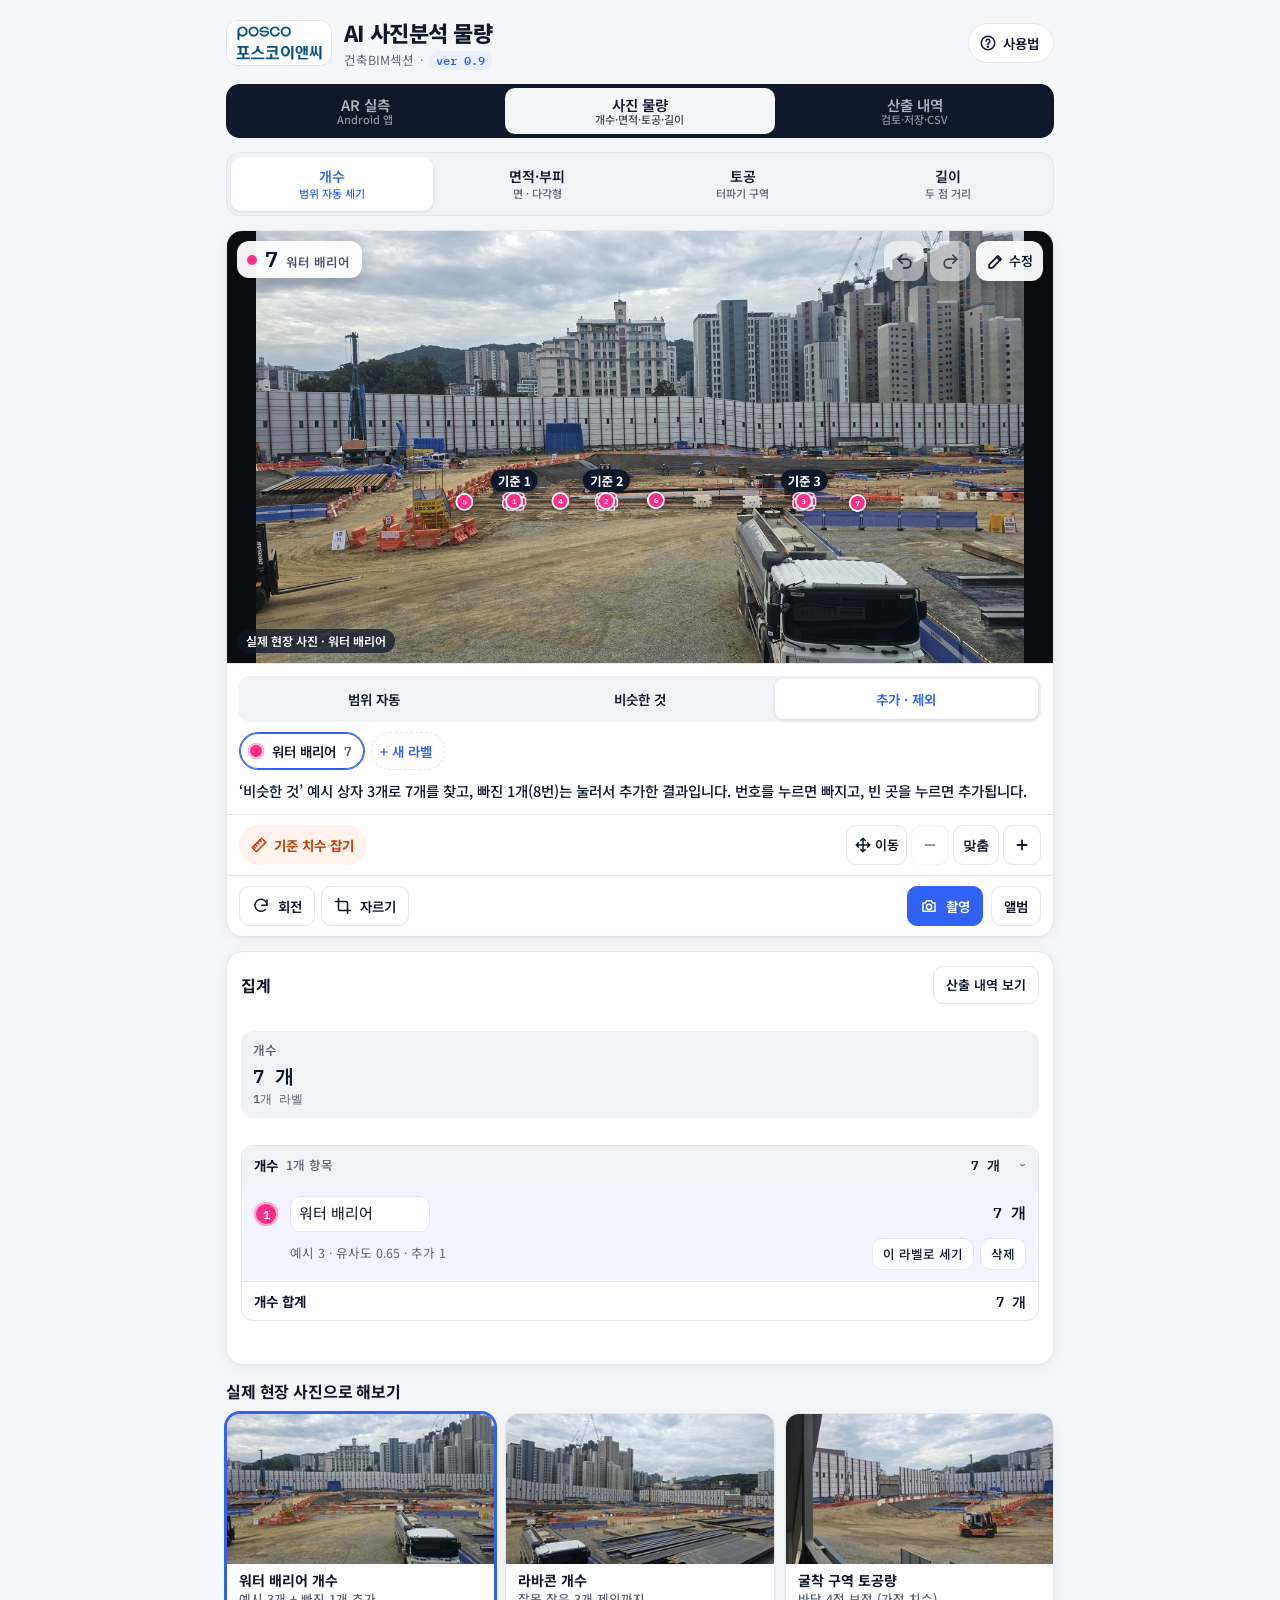
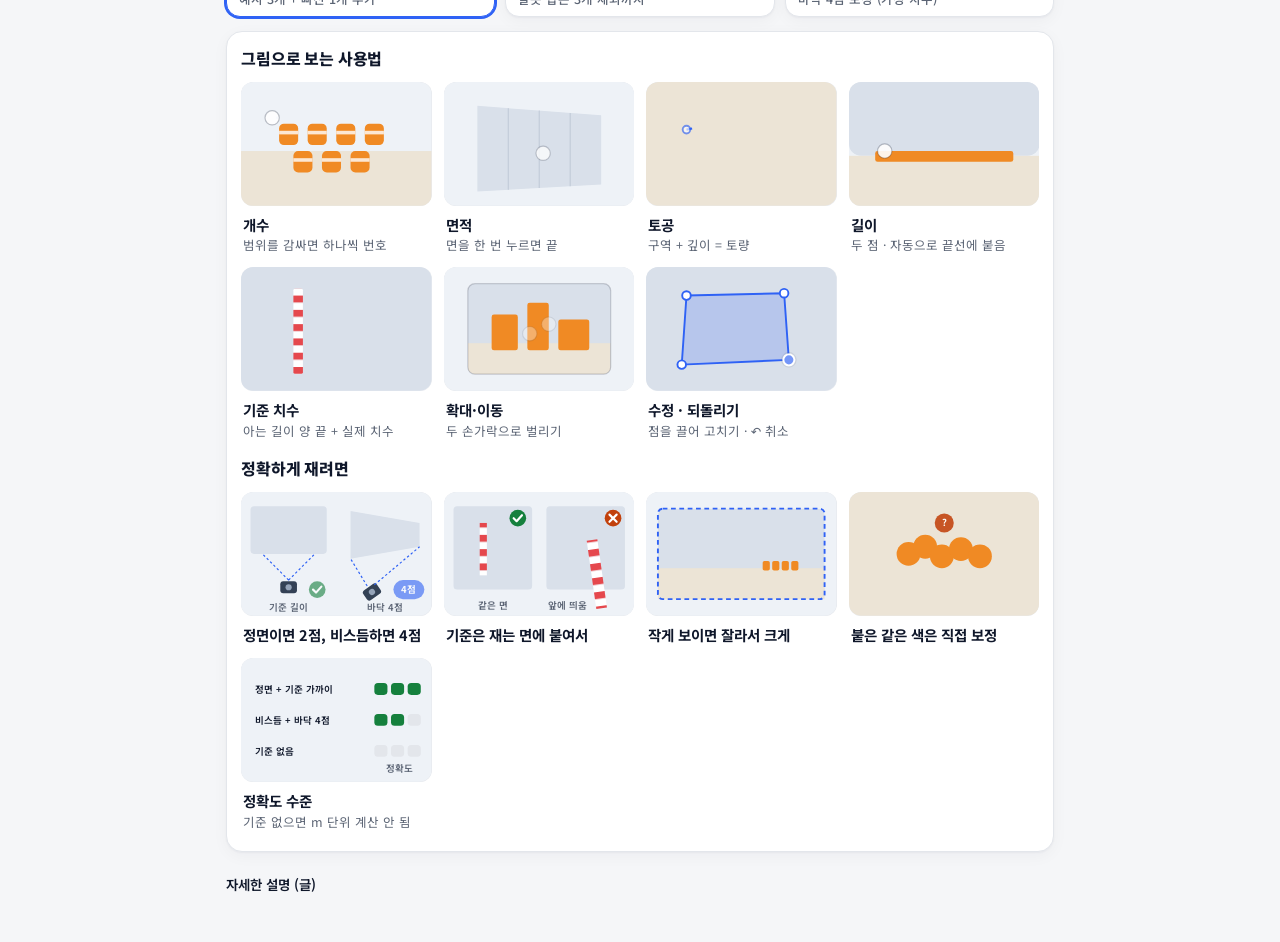
==== commit 1eb8d553: "SiteMeasureAR: 개수 산정 엔진 개선, 아이패드용 AR 실측 모듈 추가 - 개수: 빽빽한 다발(철근·강관·각재 끝면)용 새 엔진 (예시 크기 정규화 + 덩어리 후보 + " ====
--- a/SiteMeasureAR/app/src/main/assets/web/index.html
+++ b/SiteMeasureAR/app/src/main/assets/web/index.html
@@ -939,8 +939,105 @@
 }
 
 /* =========================================================
-   개수: 예시 상자 + 정규화 상관(NCC), 크기 3단계
+   개수 엔진 v2 (실측 사진 시험으로 조정: 철근 다발 50장 기준 오차 약 10%)
+   예시(기준) 크기로 가로·세로를 따로 정규화 → 밝은/어두운 덩어리 후보(LoG 3크기)
+   → 후보마다 고리별 색·경계 특징 → 예시와의 거리 → 가장 닮은 후보로 예시를 늘려 다시 비교
+   → 겹침 제거 · 무리에서 떨어진 점 제거
    ========================================================= */
+var CNT={ D:18, scl:[0.8,1,1.25], tau:1.5, boot:6, mind:0.6, iso:2.2 };
+function refl(i,n){ if(n<2) return 0; while(i<0||i>=n){ i=i<0?-i:2*n-2-i; } return i; }
+function gblur(A,w,h,sig){
+  var r=Math.max(1,Math.ceil(sig*3)), k=new Float32Array(2*r+1), s=0, i, x, y, j;
+  for (i=-r;i<=r;i++){ k[i+r]=Math.exp(-i*i/(2*sig*sig)); s+=k[i+r]; } for (i=0;i<k.length;i++) k[i]/=s;
+  var T=new Float32Array(w*h), O=new Float32Array(w*h);
+  for (y=0;y<h;y++){ var row=y*w; for (x=0;x<w;x++){ var a=0; for (j=-r;j<=r;j++) a+=k[j+r]*A[row+refl(x+j,w)]; T[row+x]=a; } }
+  for (y=0;y<h;y++) for (x=0;x<w;x++){ var b=0; for (j=-r;j<=r;j++) b+=k[j+r]*T[refl(y+j,h)*w+x]; O[y*w+x]=b; }
+  return O; }
+/* OpenCV Laplacian(ksize=3) 와 같은 핵: [2 0 2; 0 -8 0; 2 0 2] */
+function lap3(G,w,h){ var O=new Float32Array(w*h);
+  for (var y=0;y<h;y++){ var y0=refl(y-1,h)*w, y1=y*w, y2=refl(y+1,h)*w; for (var x=0;x<w;x++){ var x0=refl(x-1,w), x2=refl(x+1,w);
+    O[y1+x]=2*(G[y0+x0]+G[y0+x2]+G[y2+x0]+G[y2+x2])-8*G[y1+x]; } } return O; }
+function gradMag(L,w,h){ var O=new Float32Array(w*h);
+  for (var y=0;y<h;y++){ var y0=refl(y-1,h)*w, y1=y*w, y2=refl(y+1,h)*w; for (var x=0;x<w;x++){ var x0=refl(x-1,w), x2=refl(x+1,w);
+    var gx=(L[y0+x2]+2*L[y1+x2]+L[y2+x2])-(L[y0+x0]+2*L[y1+x0]+L[y2+x0]), gy=(L[y2+x0]+2*L[y2+x]+L[y2+x2])-(L[y0+x0]+2*L[y0+x]+L[y0+x2]);
+    O[y1+x]=Math.sqrt(gx*gx+gy*gy)/4; } } return O; }
+function median(a){ if(!a.length) return 0; var b=Array.prototype.slice.call(a).sort(function(p,q){ return p-q; }); return b[(b.length-1)>>1]; }
+/* 사진 일부를 (가로 sx, 세로 sy 배율로) 잘라 Lab(OpenCV 8비트 눈금) 세 채널로 */
+function labCrop(X0,Y0,X1,Y1,sx,sy){
+  var w=Math.max(8,Math.round((X1-X0)*sx)), h=Math.max(8,Math.round((Y1-Y0)*sy)), c=document.createElement("canvas"); c.width=w; c.height=h;
+  var g=c.getContext("2d"); g.imageSmoothingQuality="high"; g.drawImage(S.photo,X0,Y0,X1-X0,Y1-Y0,0,0,w,h);
+  var d=g.getImageData(0,0,w,h).data, n=w*h, L=new Float32Array(n), A=new Float32Array(n), B=new Float32Array(n);
+  for (var i=0;i<n;i++){ var q=toLab(d[i*4],d[i*4+1],d[i*4+2]); L[i]=q[0]*2.55; A[i]=q[1]+128; B[i]=q[2]+128; }
+  return { w:w, h:h, L:L, A:A, B:B }; }
+function localMax(M,w,h,rad,minv){ var out=[], r=Math.max(1,rad), r2=r*r;
+  for (var y=0;y<h;y++) for (var x=0;x<w;x++){ var v=M[y*w+x]; if(!(v>minv)) continue; var ok=true;
+    for (var dy=-r;dy<=r&&ok;dy++){ var yy=y+dy; if(yy<0||yy>=h) continue; for (var dx=-r;dx<=r;dx++){ if(dx*dx+dy*dy>r2) continue; var xx=x+dx; if(xx<0||xx>=w) continue; if(M[yy*w+xx]>v){ ok=false; break; } } }
+    if(ok) out.push([x,y,v]); }
+  return out; }
+/* 예시가 없을 때: 범위 안에서 가장 많이 반복되는 덩어리 크기 · 밝기 극성 (정확도 한계 → 기준 1개 지정을 권함) */
+function estimateScale(box){
+  var s=Math.min(1,400/Math.max(box.w,box.h)), C=labCrop(box.x,box.y,box.x+box.w,box.y+box.h,s,s), best=null;
+  [-1,1].forEach(function(pol){ [10,14,20,28,40,56,80].forEach(function(D){ var d=D*s; if(d<5||d>Math.min(C.w,C.h)/2) return;
+    var sig=d/2/Math.SQRT2, lg=lap3(gblur(C.L,C.w,C.h,sig),C.w,C.h), M=new Float32Array(lg.length);
+    for (var i=0;i<lg.length;i++) M[i]=(pol<0?-lg[i]:lg[i])*sig*sig;
+    var pk=localMax(M,C.w,C.h,Math.max(1,(Math.max(3,Math.floor(d*0.8)|1)-1)>>1),0).map(function(p){ return p[2]; }).sort(function(a,b){ return b-a; });
+    if(pk.length<3) return; var top=pk.slice(0,Math.max(3,Math.floor(pk.length/3))), sc=median(top)*Math.min(1,pk.length*d*d/(C.w*C.h));
+    if(!best||sc>best.sc) best={ sc:sc, D:D, pol:pol }; }); });
+  return best||{ D:Math.max(8,Math.min(box.w,box.h)/6), pol:-1 }; }
+function countEngine(box,exs,opt){
+  opt=opt||{}; var P=CNT, auto=!exs||!exs.length, D=P.D, r=D/2, d, sx, sy, pol=null, ew, eh;
+  if(auto){ var es=estimateScale(box); d=es.D; pol=es.pol; ew=eh=d; }
+  else { ew=median(exs.map(function(e){ return e.w; })); eh=median(exs.map(function(e){ return e.h; })); d=Math.min(ew,eh); }
+  sx=D/ew; sy=D/eh; if(auto||Math.max(sx,sy)/Math.min(sx,sy)<1.25){ sx=sy=D/d; }
+  /* 범위가 예시보다 아주 크면 계산량을 줄인다 (D를 10까지 줄임) */
+  var area=box.w*sx*box.h*sy; if(area>1.4e6){ var k=Math.max(10/D,Math.sqrt(1.4e6/area)); sx*=k; sy*=k; D*=k; r=D/2; }
+  var pad=Math.round(Math.max(ew,eh)*0.8), X0=Math.max(0,Math.floor(box.x-pad)), Y0=Math.max(0,Math.floor(box.y-pad)), X1=Math.min(S.W,Math.ceil(box.x+box.w+pad)), Y1=Math.min(S.H,Math.ceil(box.y+box.h+pad));
+  var C=labCrop(X0,Y0,X1,Y1,sx,sy), w=C.w, h=C.h, n=w*h, L=C.L, GM=gradMag(L,w,h);
+  function tc(x,y){ return [(x-X0)*sx,(y-Y0)*sy]; }
+  var exc=auto?[]:exs.map(function(e){ return tc(e.x+e.w/2,e.y+e.h/2); });
+  if(pol==null){ var sig0=r/Math.SQRT2, lg0=lap3(gblur(L,w,h,sig0),w,h); pol=median(exc.map(function(p){ return lg0[Math.min(h-1,Math.max(0,Math.round(p[1])))*w+Math.min(w-1,Math.max(0,Math.round(p[0])))]; }))<0?-1:1; }
+  var M=new Float32Array(n).fill(-1e9);
+  P.scl.forEach(function(k){ var sig=D*k/2/Math.SQRT2, lg=lap3(gblur(L,w,h,sig),w,h), s2=sig*sig; for (var i=0;i<n;i++){ var v=(pol<0?-lg[i]:lg[i])*s2; if(v>M[i]) M[i]=v; } });
+  var bx0=(box.x-X0)*sx, by0=(box.y-Y0)*sy, bx1=(box.x+box.w-X0)*sx, by1=(box.y+box.h-Y0)*sy;
+  var cand=localMax(M,w,h,(Math.max(3,Math.floor(D*0.55)|1)-1)>>1,0.12*255*0.1).filter(function(p){ return p[0]>=bx0&&p[0]<=bx1&&p[1]>=by0&&p[1]<=by1; });
+  var out=[]; out.ref=null; if(!cand.length) return out;
+  /* 고리 특징: 중심 원 · 안쪽 고리 · 바깥 둘레의 L·a·b 평균, 안쪽 밝기 흩어짐, 경계·중심·바깥 기울기 */
+  var R=Math.ceil(r*1.45), offs=[[],[],[]];
+  for (var dy=-R;dy<=R;dy++) for (var dx=-R;dx<=R;dx++){ var dd=Math.hypot(dx,dy); if(dd<=r*0.5) offs[0].push([dx,dy]); else if(dd>r*0.5&&dd<=r*0.95) offs[1].push([dx,dy]); else if(dd>r*1.05&&dd<=r*1.45) offs[2].push([dx,dy]); }
+  function feat(px,py){ var f=[], x=Math.min(w-1,Math.max(0,Math.round(px))), y=Math.min(h-1,Math.max(0,Math.round(py))), Ls=[], gs=[0,0,0];
+    offs.forEach(function(o,m){ var a=0,b=0,c=0,g=0; o.forEach(function(q){ var i=refl(y+q[1],h)*w+refl(x+q[0],w); a+=L[i]; b+=C.A[i]; c+=C.B[i]; g+=GM[i]; if(m<2) Ls.push(L[i]); });
+      f.push(a/o.length,b/o.length,c/o.length); gs[m]=g/o.length; });
+    var mu=0; Ls.forEach(function(v){ mu+=v; }); mu/=Ls.length; var sd=0; Ls.forEach(function(v){ sd+=(v-mu)*(v-mu); });
+    f.push(Math.sqrt(sd/Ls.length),gs[1],gs[0],gs[2]); return f; }
+  var F=cand.map(function(p){ return feat(p[0],p[1]); }), lv=cand.map(function(p){ return p[2]; }), NF=F[0].length, eidx=[];
+  if(auto){ var o=cand.map(function(_,i){ return i; }).sort(function(a,b){ return lv[b]-lv[a]; }).slice(0,Math.max(8,Math.floor(cand.length/10)));
+    var med=[], sdv=[]; for (var j=0;j<NF;j++){ var col=o.map(function(i){ return F[i][j]; }); med.push(median(col)); var mu2=col.reduce(function(a,b){ return a+b; },0)/col.length; sdv.push(Math.sqrt(col.reduce(function(a,b){ return a+(b-mu2)*(b-mu2); },0)/col.length)+1e-3); }
+    eidx=o.map(function(i){ var s=0; for (var j=0;j<NF;j++){ var z=(F[i][j]-med[j])/sdv[j]; s+=z*z; } return [i,s]; }).sort(function(a,b){ return a[1]-b[1]; }).slice(0,5).map(function(q){ return q[0]; }); }
+  else exc.forEach(function(c){ var bj=-1, bd=1e18; cand.forEach(function(p,i){ var q=(p[0]-c[0])*(p[0]-c[0])+(p[1]-c[1])*(p[1]-c[1]); if(q<bd){ bd=q; bj=i; } });
+    if(bj>=0&&bd<=(r*0.8)*(r*0.8)) eidx.push(bj);
+    else { cand.push([c[0],c[1],M[Math.min(h-1,Math.max(0,Math.round(c[1])))*w+Math.min(w-1,Math.max(0,Math.round(c[0])))]]); F.push(feat(c[0],c[1])); lv.push(cand[cand.length-1][2]); eidx.push(cand.length-1); } });
+  var N=cand.length, SD=[]; for (var j=0;j<NF;j++){ var col=F.map(function(f){ return f[j]; }), md=median(col); SD.push(median(col.map(function(v){ return Math.abs(v-md); }))*1.4826+1); }
+  function dist(E){ return F.map(function(f){ var best=1e9; E.forEach(function(e){ var s=0, g=F[e]; for (var j=0;j<NF;j++){ var z=(f[j]-g[j])/SD[j]; s+=z*z; } s=Math.sqrt(s/NF); if(s<best) best=s; }); return best; }); }
+  var DI=dist(eidx);
+  if(P.boot){ var add=DI.map(function(v,i){ return [v,i]; }).sort(function(a,b){ return a[0]-b[0]; }).slice(0,P.boot*3).map(function(q){ return q[1]; }).filter(function(i){ return eidx.indexOf(i)<0; }).slice(0,P.boot);
+    eidx=eidx.concat(add); DI=dist(eidx); }
+  var lref=median(eidx.map(function(i){ return lv[i]; }))+1e-6, tau=opt.tau||P.tau, md2=Math.pow(D*P.mind,2), keep=[];
+  cand.map(function(_,i){ return i; }).sort(function(a,b){ return (-DI[b]+0.35*Math.min(1.5,Math.max(0,lv[b]/lref)))-(-DI[a]+0.35*Math.min(1.5,Math.max(0,lv[a]/lref))); })
+    .forEach(function(i){ if(DI[i]>tau||lv[i]/lref<0.25) return; var p=cand[i];
+      for (var k=0;k<keep.length;k++){ var q=keep[k]; if((p[0]-q[0])*(p[0]-q[0])+(p[1]-q[1])*(p[1]-q[1])<md2) return; } keep.push(p); });
+  function nnd(){ return keep.map(function(p,i){ var b=1e18; keep.forEach(function(q,j){ if(i===j) return; var v=(p[0]-q[0])*(p[0]-q[0])+(p[1]-q[1])*(p[1]-q[1]); if(v<b) b=v; }); return Math.sqrt(b); }); }
+  if(P.iso&&keep.length>=10){ var nn=nnd(); if(median(nn)<D*1.5) keep=keep.filter(function(_,i){ return nn[i]<D*P.iso; }); }
+  /* 사진 전체에서 찾을 때: 가장 큰 무리와 동떨어진 작은 무리는 뺀다 */
+  if(opt.clus&&keep.length>=10){ var nn2=nnd(); if(median(nn2)<D*1.5){ var lab=keep.map(function(){ return -1; }), id=0, lim=Math.pow(D*opt.clus,2);
+    for (var a=0;a<keep.length;a++){ if(lab[a]>=0) continue; var st=[a]; lab[a]=id; while(st.length){ var u=st.pop(); for (var b=0;b<keep.length;b++){ if(lab[b]<0&&(keep[u][0]-keep[b][0])*(keep[u][0]-keep[b][0])+(keep[u][1]-keep[b][1])*(keep[u][1]-keep[b][1])<lim){ lab[b]=id; st.push(b); } } } id++; }
+    var sz=[]; lab.forEach(function(l){ sz[l]=(sz[l]||0)+1; }); var big=Math.max.apply(null,sz); keep=keep.filter(function(_,i){ return sz[lab[i]]>=Math.max(3,0.12*big); }); } }
+  /* 빽빽한 다발인가: 이웃 간격이 지름 1.5배 안이고, 찾은 점들이 차지한 영역을 낱개가 촘촘히 채움 */
+  if(keep.length>=4){ var nn3=nnd(), kx0=1e9,ky0=1e9,kx1=-1e9,ky1=-1e9; keep.forEach(function(p){ kx0=Math.min(kx0,p[0]); ky0=Math.min(ky0,p[1]); kx1=Math.max(kx1,p[0]); ky1=Math.max(ky1,p[1]); });
+    out.fill=keep.length*D*D/Math.max(D*D,(kx1-kx0+D)*(ky1-ky0+D)); out.packed=median(nn3)<D*1.5&&out.fill>=0.3; } else out.packed=false;
+  var rr=Math.max(5,Math.min(ew,eh)/2*0.8);
+  keep.forEach(function(p){ out.push({ x:X0+p[0]/sx, y:Y0+p[1]/sy, r:rr, ai:false, loc:true }); });
+  if(auto&&eidx.length){ var c0=cand[eidx[0]], cx=X0+c0[0]/sx, cy=Y0+c0[1]/sy; out.ref={ x:cx-d/2, y:cy-d/2, w:d, h:d, user:false }; }
+  return out; }
 function level(s){
   var key=s.toFixed(3); if(S.levels[key]) return S.levels[key];
   var W=Math.max(8,Math.round(S.W*s)),H=Math.max(8,Math.round(S.H*s)),c=document.createElement("canvas"); c.width=W; c.height=H;
@@ -970,7 +1067,7 @@
     M[y*MW+x]=acc/Math.sqrt(v2*sT2); }
   return out;
 }
-function peaks(gr){
+function peaksNCC(gr){
   var cand=[];
   gr.examples.forEach(function(ex){
     if(!ex.maps) ex.maps=[0.8,1,1.25].map(function(k){ return nccMap(ex,k); });
@@ -984,7 +1081,14 @@
   for (var i=0;i<cand.length&&keep.length<3000;i++){ var c=cand[i], ok=true;
     for (var k=0;k<keep.length;k++){ var q=keep[k]; if(Math.hypot(q.x-c.x,q.y-c.y)<1.2*Math.min(q.r,c.r)){ ok=false; break; } }
     if(ok) keep.push(c); }
-  gr.simHits=keep; rebuildHits(gr);
+  return keep;
+}
+function peaks(gr){
+  if(!gr.examples.length){ gr.simHits=[]; rebuildHits(gr); return; }
+  var tau=1.5+(0.65-(gr.thr||0.65))*4, r=countEngine({x:0,y:0,w:S.W,h:S.H},gr.examples,{ tau:Math.max(0.4,tau), clus:1.6 });
+  /* 빽빽한 다발(철근·강관·각재 끝면)은 새 엔진, 띄엄띄엄 놓인 것(라바콘·배리어)은 모양 대조(NCC)가 더 정확 */
+  gr.simHits=r.packed?r:peaksNCC(gr); gr.engine=r.packed?"packed":"ncc";
+  rebuildHits(gr);
 }
 function rebuildHits(gr){
   var all=(gr.simHits||[]).slice(); (gr.regions||[]).forEach(function(r){ if(!r.failed&&!r.canceled) all=all.concat(r.pts); });
@@ -1749,75 +1853,12 @@
   for (var i=0;i<B;i++){ wB+=h[i]; if(!wB) continue; var wF=n-wB; if(!wF) break; sB+=i*h[i]; var mB=sB/wB,mF=(sum-sB)/wF,bv=wB*wF*(mB-mF)*(mB-mF); if(bv>best){ best=bv; bt=i; } }
   return lo+(bt+0.5)/B*(hi-lo); }
 function localCount(box,ref){
-  var sc=Math.min(1,420/Math.max(box.w,box.h)), W=Math.max(8,Math.round(box.w*sc)), H=Math.max(8,Math.round(box.h*sc)), N=W*H;
-  var c=document.createElement("canvas"); c.width=W; c.height=H; var g=c.getContext("2d"); g.imageSmoothingQuality="high";
-  g.drawImage(S.photo,box.x,box.y,box.w,box.h,0,0,W,H); var d=g.getImageData(0,0,W,H).data, L=new Array(N);
-  for (var i=0;i<N;i++) L[i]=toLab(d[i*4],d[i*4+1],d[i*4+2]);
-  function maskFrom(bgc){ var dv=new Float32Array(N); for (var i=0;i<N;i++){ var m=1e9; for (var j=0;j<bgc.length;j++) m=Math.min(m,dist3(L[i],bgc[j])); dv[i]=m; }
-    var mx=0; for (var i=0;i<N;i++) if(dv[i]>mx) mx=dv[i]; var T=Math.max(10,otsu(dv,0,Math.min(120,mx)+1e-3)), M=new Uint8Array(N); for (var i=0;i<N;i++) M[i]=dv[i]>T?1:0; return M; }
-  var ring=[], bw=Math.max(2,Math.round(Math.min(W,H)*0.02)); for (var y=0;y<H;y++) for (var x=0;x<W;x++) if(x<bw||y<bw||x>=W-bw||y>=H-bw) ring.push(L[y*W+x]);
-  var km=kmeans(ring,3,8), bg=km.c.filter(function(q,j){ return km.n[j]>=ring.length*0.12; }), bgUsed=bg, M=maskFrom(bg), fr=0; for (var i=0;i<N;i++) fr+=M[i];
-  if(fr>0.8*N||fr<0.02*N){ /* 대상이 상자를 거의 채움: 가장 어두운 색(틈·그림자)을 배경으로 */
-    var all=[]; for (var i=0;i<N;i+=2) all.push(L[i]); var k2=kmeans(all,3,8), dk=0; k2.c.forEach(function(q,j){ if(q[0]<k2.c[dk][0]) dk=j; }); bgUsed=[k2.c[dk]]; M=maskFrom(bgUsed); }
-  function morph(A,er){ var B=new Uint8Array(N); for (var y=0;y<H;y++) for (var x=0;x<W;x++){ var v=er?1:0;
-      for (var dy=-1;dy<=1&&(er?v:!v);dy++) for (var dx=-1;dx<=1;dx++){ var xx=x+dx,yy=y+dy; var q=(xx<0||yy<0||xx>=W||yy>=H)?(er?1:0):A[yy*W+xx]; if(er&&!q){ v=0; break; } if(!er&&q){ v=1; break; } }
-      B[y*W+x]=v; } return B; }
-  M=morph(morph(M,true),false);
-  /* 구멍 메우기: 테두리에서 닿지 않는 배경은 물체 안쪽 */
-  var out=new Uint8Array(N), st=[]; for (var x=0;x<W;x++){ st.push(x,(H-1)*W+x); } for (var y=0;y<H;y++){ st.push(y*W,y*W+W-1); }
-  while(st.length){ var p=st.pop(); if(out[p]||M[p]) continue; out[p]=1; var x=p%W,y=(p/W)|0; if(x>0) st.push(p-1); if(x<W-1) st.push(p+1); if(y>0) st.push(p-W); if(y<H-1) st.push(p+W); }
-  /* 작은 구멍(반사·글자)만 메우고, 낱개 사이 틈은 남긴다 */
-  var hl=new Int32Array(N); for (var s1=0;s1<N;s1++){ if(out[s1]||M[s1]||hl[s1]) continue; var hq=[s1], hp=[]; hl[s1]=1;
-    while(hq.length){ var p=hq.pop(); hp.push(p); var x=p%W,y=(p/W)|0; [[1,0],[-1,0],[0,1],[0,-1]].forEach(function(o){ var xx=x+o[0],yy=y+o[1]; if(xx<0||yy<0||xx>=W||yy>=H) return; var r=yy*W+xx; if(!out[r]&&!M[r]&&!hl[r]){ hl[r]=1; hq.push(r); } }); }
-    if(hp.length<Math.max(20,N*0.0004)) hp.forEach(function(p){ M[p]=1; }); }
-  /* 거리변환 (체임퍼 3-4) */
-  var D=new Float32Array(N); for (var i=0;i<N;i++) D[i]=M[i]?1e6:0;
-  for (var y=0;y<H;y++) for (var x=0;x<W;x++){ var i=y*W+x; if(!D[i]) continue; var v=D[i];
-    if(x>0) v=Math.min(v,D[i-1]+3); if(y>0){ if(x>0) v=Math.min(v,D[i-W-1]+4); if(x<W-1) v=Math.min(v,D[i-W+1]+4); v=Math.min(v,D[i-W]+3); } if(x===0||y===0||x===W-1||y===H-1) v=Math.min(v,3); D[i]=v; }
-  for (var y=H-1;y>=0;y--) for (var x=W-1;x>=0;x--){ var i=y*W+x; if(!D[i]) continue; var v=D[i];
-    if(x<W-1) v=Math.min(v,D[i+1]+3); if(y<H-1){ v=Math.min(v,D[i+W]+3); if(x<W-1) v=Math.min(v,D[i+W+1]+4); if(x>0) v=Math.min(v,D[i+W-1]+4); } D[i]=v; }
-  for (var i=0;i<N;i++) D[i]/=3;
-  /* 덩어리 나누기 */
-  var lab=new Int32Array(N), comps=[];
-  for (var s0=0;s0<N;s0++){ if(!M[s0]||lab[s0]) continue; var id=comps.length+1, px=[], q=[s0]; lab[s0]=id; var rmax=0,border=false, bx0=W,by0=H,bx1=0,by1=0, cl=[0,0,0];
-    while(q.length){ var p=q.pop(); px.push(p); if(D[p]>rmax) rmax=D[p]; var x=p%W,y=(p/W)|0; if(x===0||y===0||x===W-1||y===H-1) border=true;
-      if(x<bx0)bx0=x; if(x>bx1)bx1=x; if(y<by0)by0=y; if(y>by1)by1=y; cl[0]+=L[p][0]; cl[1]+=L[p][1]; cl[2]+=L[p][2];
-      for (var dy=-1;dy<=1;dy++) for (var dx=-1;dx<=1;dx++){ var xx=x+dx,yy=y+dy; if(xx<0||yy<0||xx>=W||yy>=H) continue; var r=yy*W+xx; if(M[r]&&!lab[r]){ lab[r]=id; q.push(r); } } }
-    comps.push({ px:px, a:px.length, r:Math.max(1,rmax), border:border, bb:[bx0,by0,bx1,by1], lab:[cl[0]/px.length,cl[1]/px.length,cl[2]/px.length] }); }
-  var pts=[]; pts.ref=null;
-  if(!comps.length) return pts;
-  /* 기준 객체: 직접 고른 상자가 있으면 그 대상의 면적·반지름·색을 낱개 기준으로 쓴다 */
-  var refA=0, refR=0, refC=null;
-  if(ref){
-    if(refInside(ref,box)){ var rx0=Math.max(0,Math.floor((ref.x-box.x)*sc)), ry0=Math.max(0,Math.floor((ref.y-box.y)*sc)), rx1=Math.min(W,Math.ceil((ref.x+ref.w-box.x)*sc)), ry1=Math.min(H,Math.ceil((ref.y+ref.h-box.y)*sc)), tot=0, cs=[0,0,0];
-      for (var y=ry0;y<ry1;y++) for (var x=rx0;x<rx1;x++){ var i=y*W+x; tot++; if(!M[i]) continue; refA++; if(D[i]>refR) refR=D[i]; cs[0]+=L[i][0]; cs[1]+=L[i][1]; cs[2]+=L[i][2]; }
-      if(refA>=Math.max(6,tot*0.15)) refC=[cs[0]/refA,cs[1]/refA,cs[2]/refA]; else refA=0; }
-    if(!refA){ var rw=ref.w*sc, rh=ref.h*sc; refA=Math.max(6,0.7*rw*rh); refR=Math.max(1,Math.min(rw,rh)/2); refC=refColor(ref); }
-    var bgd=Math.min.apply(null,bgUsed.map(function(q){ return dist3(q,refC); }).concat([200])), cT=Math.max(22,0.6*bgd);
-    comps=comps.filter(function(c){ return dist3(c.lab,refC)<=cT&&c.a>=(c.border?0.5:0.3)*refA; });
-    pts.ref={ x:ref.x, y:ref.y, w:ref.w, h:ref.h, user:true };
-    if(!comps.length) return pts;
-  }
-  var areas=comps.map(function(c){ return c.a; }).sort(function(a,b){ return a-b; }), big=areas[areas.length-1];
-  if(!ref) comps=comps.filter(function(c){ return c.a>=Math.max(12,big*0.02); });
-  var rs=comps.map(function(c){ return c.r; }).sort(function(a,b){ return a-b; }), rmed=rs[Math.floor(rs.length/2)];
-  if(!ref) comps=comps.filter(function(c){ return c.r>=rmed*0.35; });
-  var ratios=comps.map(function(c){ return c.a/(c.r*c.r); }).sort(function(a,b){ return a-b; }), f=ratios[Math.floor((ratios.length-1)*0.3)]||Math.PI;
-  var autoRef=null, arD=Infinity;
-  comps.forEach(function(c){ var unit=ref?refA:f*c.r*c.r, k=Math.max(1,Math.round(c.a/unit)), sepR=ref?refR:c.r;
-    if(!ref&&c.border&&k===1&&c.a<0.5*f*rmed*rmed) return;
-    /* 자동 기준: 낱개 1개로 본 덩어리 중 크기가 대표값에 가장 가까운 것 */
-    if(!ref&&k===1&&!c.border){ var dd=Math.abs(c.r-rmed); if(dd<arD){ arD=dd; autoRef=c; } }
-    k=Math.min(k,200);
-    /* 거리변환 꼭대기에서 시작해 k개로 묶기 */
-    var seeds=[], ord=c.px.slice().sort(function(a,b){ return D[b]-D[a]; });
-    for (var t=0;t<ord.length&&seeds.length<k;t++){ var p=ord[t], x=p%W, y=(p/W)|0, ok=true; for (var j=0;j<seeds.length;j++){ if(Math.hypot(seeds[j][0]-x,seeds[j][1]-y)<sepR*1.2){ ok=false; break; } } if(ok) seeds.push([x,y]); }
-    for (var it=0;it<6&&seeds.length>1;it++){ var s=seeds.map(function(){ return [0,0,0]; });
-      c.px.forEach(function(p){ var x=p%W,y=(p/W)|0,bj=0,bd=1e18; for (var j=0;j<seeds.length;j++){ var dd=(seeds[j][0]-x)*(seeds[j][0]-x)+(seeds[j][1]-y)*(seeds[j][1]-y); if(dd<bd){ bd=dd; bj=j; } } s[bj][0]+=x; s[bj][1]+=y; s[bj][2]++; });
-      seeds=seeds.map(function(q,j){ return s[j][2]?[s[j][0]/s[j][2],s[j][1]/s[j][2]]:q; }); }
-    if(seeds.length===1){ var sx=0,sy=0; c.px.forEach(function(p){ sx+=p%W; sy+=(p/W)|0; }); seeds=[[sx/c.a,sy/c.a]]; }
-    seeds.forEach(function(q){ pts.push({ x:box.x+(q[0]+0.5)/sc, y:box.y+(q[1]+0.5)/sc, r:Math.max(5,(ref?Math.min(c.r,refR):c.r)/sc*0.8), ai:false, loc:true }); }); });
-  if(autoRef){ var b=autoRef.bb; pts.ref={ x:box.x+b[0]/sc, y:box.y+b[1]/sc, w:(b[2]-b[0]+1)/sc, h:(b[3]-b[1]+1)/sc, user:false }; }
+  if(ref&&!refInside(ref,box)) ref=null;
+  var pts=countEngine(box,ref?[ref]:null);
+  if(ref&&!pts.packed){ /* 띄엄띄엄 놓인 대상: 기준 모양 대조로 범위 안만 */
+    var g={ examples:[{x:ref.x,y:ref.y,w:ref.w,h:ref.h}], thr:0.6 }, k=peaksNCC(g).filter(function(p){ return p.x>=box.x&&p.x<=box.x+box.w&&p.y>=box.y&&p.y<=box.y+box.h; });
+    var q=k.map(function(p){ return { x:p.x, y:p.y, r:Math.max(5,p.r), ai:false, loc:true }; }); q.packed=false; pts=q; }
+  if(ref) pts.ref={ x:ref.x, y:ref.y, w:ref.w, h:ref.h, user:true };
   return pts;
 }
 function localRegion(g,box,old,fromFail){
@@ -1825,7 +1866,7 @@
   var pts=localCount(box,g.ref||null), reg={ uid:++REGSEQ, x:box.x, y:box.y, w:box.w, h:box.h, pts:pts.slice(), n:pts.length, local:true, ref:pts.ref&&!pts.ref.user?pts.ref:null };
   if(old){ var oi=g.regions.indexOf(old); if(oi>=0) g.regions[oi]=reg; else g.regions.push(reg); } else g.regions.push(reg); rebuildHits(g); refresh();
   hint((fromFail?"AI를 쓸 수 없어 기기에서 직접 셌습니다. ":"")+(pts.length
-    ?(g.ref?"기준 대상과 색·크기가 같은 것을 "+pts.length+"개 셌습니다 (기기 분석). ":pts.length+"개를 셌습니다 (기기 분석). 점선 ‘기준’ 상자가 낱개 1개로 본 대상이며, 다른 대상을 기준으로 하려면 ‘기준 객체 → 직접 고르기’를 누르세요. ")+"빠지거나 잘못 붙은 번호는 ‘추가 · 제외’로 고치세요."
+    ?(g.ref?"기준 대상과 색·크기가 같은 것을 "+pts.length+"개 셌습니다 (기기 분석). ":pts.length+"개를 셌습니다 (기기 분석, 크기 자동 추정). 점선 ‘기준’이 낱개 하나로 본 크기입니다. 크기가 다르면 ‘기준 객체 → 직접 고르기’로 낱개 하나를 감싸세요. 기준을 정하면 훨씬 정확합니다. ")+"빠지거나 잘못 붙은 번호는 ‘추가 · 제외’로 고치세요."
     :(g.ref?"기준 대상과 색이 같은 것을 범위 안에서 찾지 못했습니다. 기준을 다시 고르거나 범위를 바꿔 보세요.":"범위 안에서 배경과 구분되는 대상을 찾지 못했습니다. 범위를 대상에 더 붙여 그리거나 ‘비슷한 것’을 쓰세요.")));
 }
 var REGSEQ=0;
@@ -1879,6 +1920,8 @@
     else if(k==="earth"){ var e=earthCalc(it)||{}; out.push(["토공",it.no,it.view==="section"?"단면×연장":"평면 구역",f(e.A,2),"","","","",f(e.V,1),f(e.loose,1),e.trucks||""]); }
     else if(k==="length") out.push(["길이",it.no,it.name,"","","",S.cal?f(distW(it.a,it.b),2):"","","","",""]);
     else out.push(["개수",it.no,it.name,"","","","",countPts(it).length,"","",""]); });
+  /* 다른 화면(AR 실측 등)에서 더한 줄 */
+  if(window.__qtoExtraRows) try{ window.__qtoExtraRows().forEach(function(r){ out.push(r); }); }catch(_){}
   var OV=overlaps(), ovt=0; Object.keys(OV).forEach(function(k){ ovt+=OV[k]; });
   if(ovt>1e-6) out.push(["면적 겹침 공제","","","-"+f(ovt,2),"","","","","","",""]);
   var ta=0, tv=0, ha=false; S.items.forEach(function(it){ if(kindOf(it)!=="area") return; var q=it.type==="region"?regionQ(it):polyQ(it); if(q.area==null) return; ha=true; var a=q.area-Math.min(OV[it.id]||0,q.area); ta+=a; tv+=a*(+it.thick||0)/1000; });
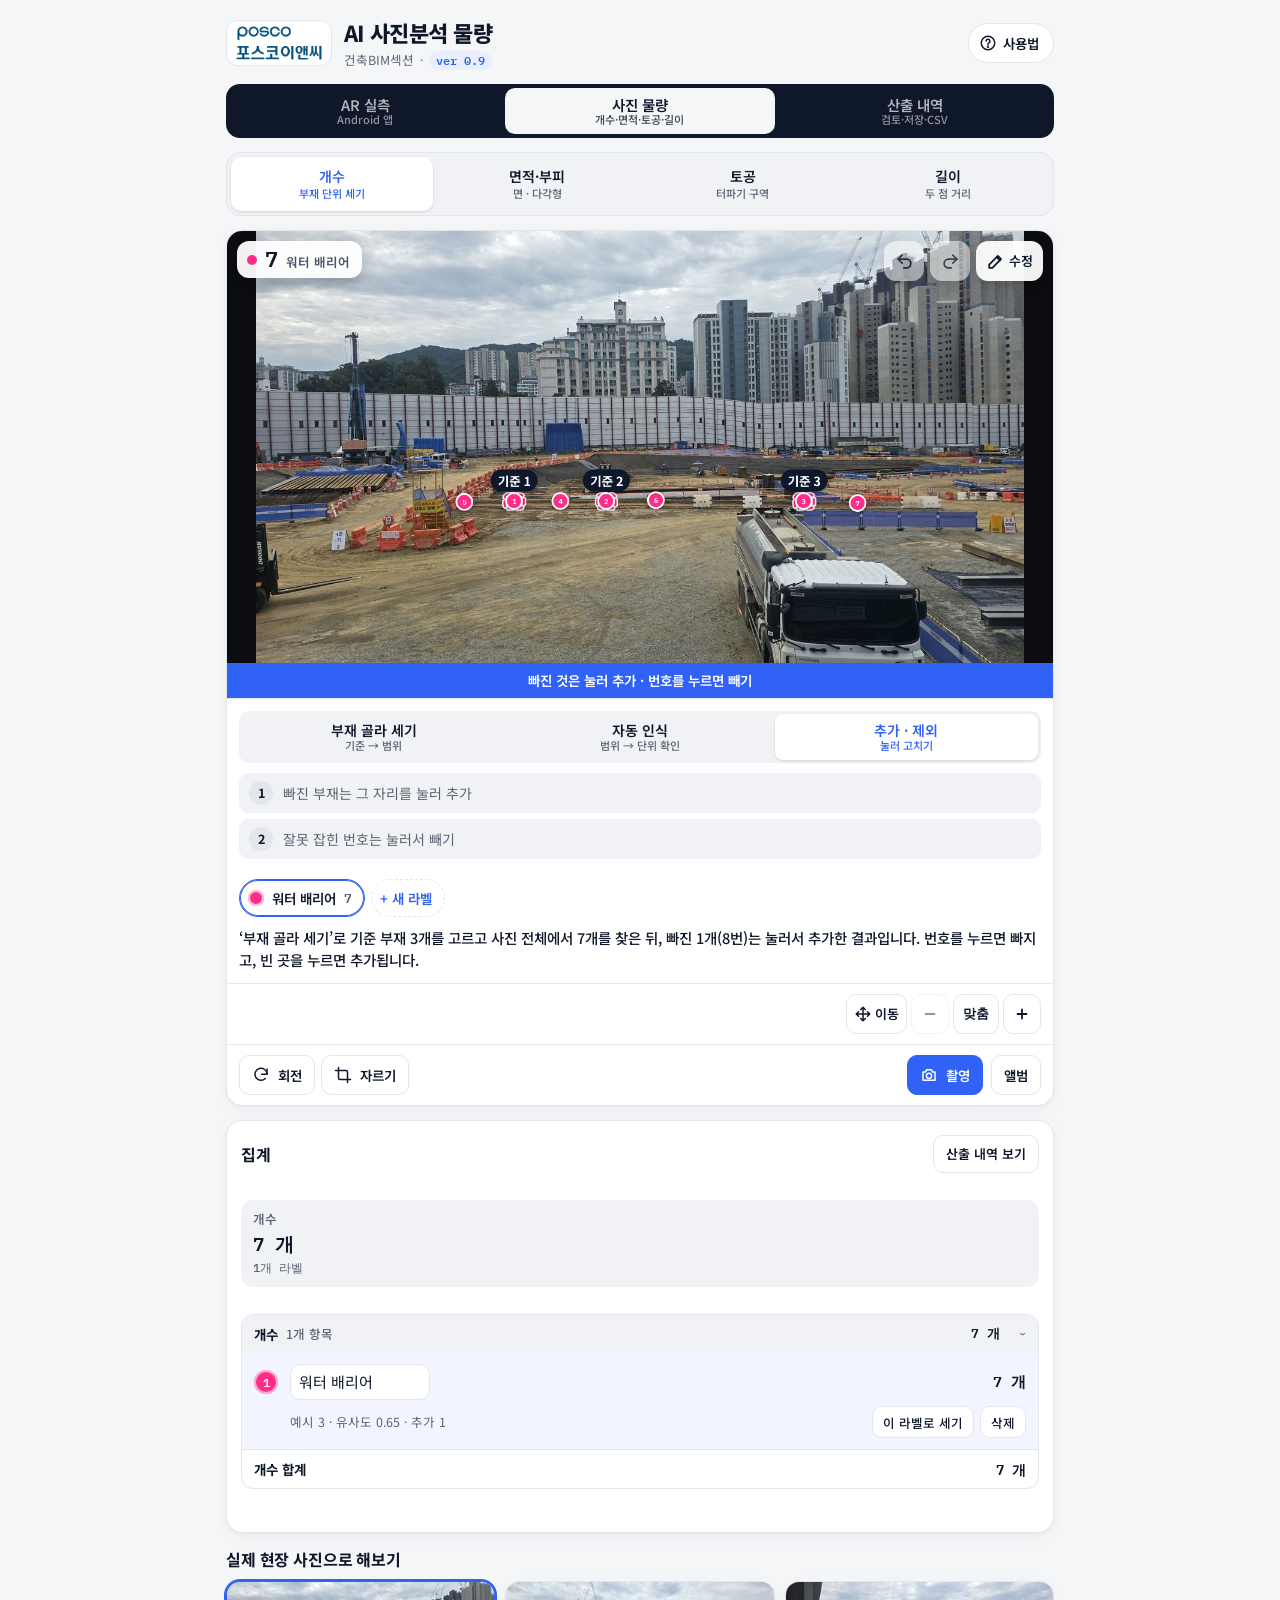
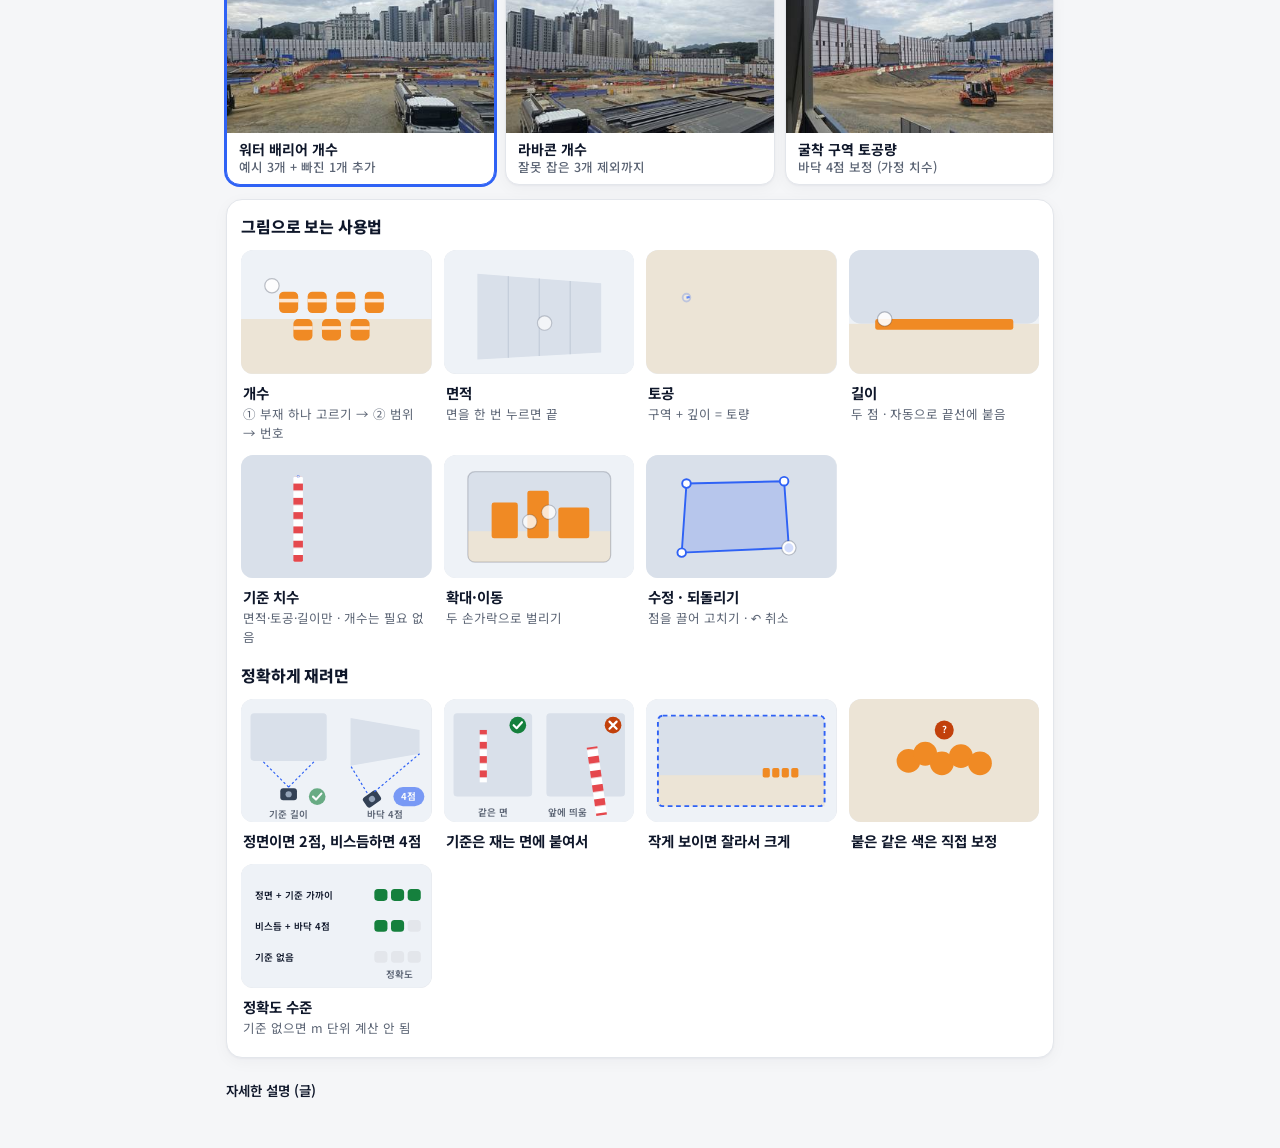
==== commit b74ce1e9: "SiteMeasureAR: 개수 화면 단계 안내 개편 (부재 골라 세기 · 자동 인식 · 추가 제외) - 개수에서는 기준 치수 버튼 숨김 - 부재 골라 세기: 기준 부재 1개 → " ====
--- a/SiteMeasureAR/app/src/main/assets/web/index.html
+++ b/SiteMeasureAR/app/src/main/assets/web/index.html
@@ -119,6 +119,7 @@
 .calneed .row button small{font-size:11.5px;font-weight:500;opacity:.85}
 .calneed.ok .row{flex:0 0 auto}
 .calneed.ok .row button{min-height:36px;padding:4px 12px;font-size:13px}
+.types{display:flex;flex-wrap:wrap;gap:8px}.types .tp{display:flex;align-items:center;gap:8px;padding:6px 10px 6px 6px;border-radius:12px;border:1.5px solid var(--line);background:var(--card,#fff);font:inherit;text-align:left;cursor:pointer}.types .tp img{width:44px;height:44px;object-fit:cover;border-radius:8px;background:var(--soft)}.types .tp b{display:block;font-size:14px}.types .tp small{color:var(--muted);font-size:12.5px}.types .tp[aria-pressed=true]{border-color:var(--accent);box-shadow:inset 0 0 0 1.5px var(--accent)}.types .ttl{flex:1 1 100%;font-size:13px;color:var(--muted)}
 .csteps{list-style:none;margin:0;padding:0;display:flex;flex-direction:column;gap:6px;counter-reset:cs}
 .csteps li{counter-increment:cs;display:flex;align-items:center;gap:10px;font-size:14px;padding:8px 10px;border-radius:10px;background:var(--soft);color:var(--muted)}
 .csteps li::before{content:counter(cs);flex:none;display:grid;place-items:center;width:24px;height:24px;border-radius:50%;background:var(--line);color:var(--ink);font-weight:700;font-size:12.5px}
@@ -320,7 +321,7 @@
   <div id="view-photo" class="view">
   <!-- ① 기능 -->
   <nav class="fn" role="tablist" aria-label="측정 기능">
-    <button role="tab" id="fn-count" aria-selected="true">개수<small>범위 자동 세기</small></button>
+    <button role="tab" id="fn-count" aria-selected="true">개수<small>부재 단위 세기</small></button>
     <button role="tab" id="fn-area" aria-selected="false">면적·부피<small>면 · 다각형</small></button>
     <button role="tab" id="fn-earth" aria-selected="false">토공<small>터파기 구역</small></button>
     <button role="tab" id="fn-length" aria-selected="false">길이<small>두 점 거리</small></button>
@@ -353,11 +354,18 @@
 
     <div id="t-count" class="tgrp">
       <div class="seg" role="group" aria-label="개수 작업">
-        <button id="cnt-auto" aria-pressed="true">범위 자동</button>
-        <button id="cnt-ex" aria-pressed="false">비슷한 것</button>
-        <button id="cnt-edit" aria-pressed="false">추가 · 제외</button>
+        <button id="cnt-ex" aria-pressed="true">부재 골라 세기<small>기준 → 범위</small></button>
+        <button id="cnt-auto" aria-pressed="false">자동 인식<small>범위 → 단위 확인</small></button>
+        <button id="cnt-edit" aria-pressed="false">추가 · 제외<small>눌러 고치기</small></button>
       </div>
-      <div id="refRow" class="chips" role="group" aria-label="기준 객체">
+      <ol id="cntSteps" class="csteps"></ol>
+      <div id="cntActs" class="row">
+        <button id="cntWhole" class="primary" hidden>사진 전체에서 세기</button>
+        <button id="cntMore" hidden>기준 부재 하나 더</button>
+        <button id="cntNew" hidden>다른 부재 세기</button>
+      </div>
+      <div id="typeRow" class="types" role="group" aria-label="찾은 부재 단위" hidden></div>
+      <div id="refRow" class="chips" role="group" aria-label="기준 객체" hidden>
         <span class="lbl">기준 객체</span>
         <button class="chip" id="ref-auto" aria-pressed="true">자동 판단</button>
         <button class="chip" id="ref-pick" aria-pressed="false">직접 고르기</button>
@@ -525,7 +533,7 @@
 
   <section class="card guide" aria-label="그림 설명">
     <div class="g-head"><h2>그림으로 보는 사용법</h2><span class="g-sw">밀어서 보기 →</span></div>
-    <div class="gscroll"><figure class="gcard"><svg class="gsv" viewBox="0 0 160 104" role="img" aria-label="상자로 범위를 감싸면 대상마다 번호가 붙는 모습"><rect class="g-bg" width="160" height="104" rx="10"/><rect class="g-ground" x="0" y="58" width="160" height="46" rx="0"/><rect class="g-obj" x="32" y="35" width="16" height="18" rx="4"/><rect class="g-obj2" x="32" y="41" width="16" height="3"/><rect class="g-obj" x="56" y="35" width="16" height="18" rx="4"/><rect class="g-obj2" x="56" y="41" width="16" height="3"/><rect class="g-obj" x="80" y="35" width="16" height="18" rx="4"/><rect class="g-obj2" x="80" y="41" width="16" height="3"/><rect class="g-obj" x="104" y="35" width="16" height="18" rx="4"/><rect class="g-obj2" x="104" y="41" width="16" height="3"/><rect class="g-obj" x="44" y="58" width="16" height="18" rx="4"/><rect class="g-obj2" x="44" y="64" width="16" height="3"/><rect class="g-obj" x="68" y="58" width="16" height="18" rx="4"/><rect class="g-obj2" x="68" y="64" width="16" height="3"/><rect class="g-obj" x="92" y="58" width="16" height="18" rx="4"/><rect class="g-obj2" x="92" y="64" width="16" height="3"/><rect class="g-box" x="26" y="30" width="100" height="50" rx="4" pathLength="100" stroke-dasharray="100" stroke-dashoffset="100"><animate attributeName="stroke-dashoffset" values="100;100;0;0;100" keyTimes="0;0.06;0.3;0.93;1" calcMode="spline" keySplines="0.4 0 0.2 1;0.4 0 0.2 1;0.4 0 0.2 1;0.4 0 0.2 1" dur="5s" repeatCount="indefinite"/><animate attributeName="opacity" values="1;1;1;0;1" keyTimes="0;0.06;0.93;0.97;1" calcMode="spline" keySplines="0.4 0 0.2 1;0.4 0 0.2 1;0.4 0 0.2 1;0.4 0 0.2 1" dur="5s" repeatCount="indefinite"/></rect><circle class="g-finger" r="6" cx="26" cy="30"><animate attributeName="cx" values="26;26;126;126;26" keyTimes="0;0.06;0.3;0.36;1" calcMode="spline" keySplines="0.4 0 0.2 1;0.4 0 0.2 1;0.4 0 0.2 1;0.4 0 0.2 1" dur="5s" repeatCount="indefinite"/><animate attributeName="cy" values="30;30;80;80;30" keyTimes="0;0.06;0.3;0.36;1" calcMode="spline" keySplines="0.4 0 0.2 1;0.4 0 0.2 1;0.4 0 0.2 1;0.4 0 0.2 1" dur="5s" repeatCount="indefinite"/><animate attributeName="opacity" values="0.0;0.9;0.9;0.0;0.0" keyTimes="0;0.06;0.3;0.36;1" calcMode="spline" keySplines="0.4 0 0.2 1;0.4 0 0.2 1;0.4 0 0.2 1;0.4 0 0.2 1" dur="5s" repeatCount="indefinite"/></circle><g opacity="0"><animate attributeName="opacity" values="0;0;1;1;0" keyTimes="0;0.36;0.4;0.93;1" calcMode="spline" keySplines="0.4 0 0.2 1;0.4 0 0.2 1;0.4 0 0.2 1;0.4 0 0.2 1" dur="5s" repeatCount="indefinite"/><circle class="g-num" cx="40" cy="33" r="5.4"/><text class="g-num-t" x="40" y="33.4" text-anchor="middle" dominant-baseline="middle">1</text></g><g opacity="0"><animate attributeName="opacity" values="0;0;1;1;0" keyTimes="0;0.425;0.465;0.93;1" calcMode="spline" keySplines="0.4 0 0.2 1;0.4 0 0.2 1;0.4 0 0.2 1;0.4 0 0.2 1" dur="5s" repeatCount="indefinite"/><circle class="g-num" cx="64" cy="33" r="5.4"/><text class="g-num-t" x="64" y="33.4" text-anchor="middle" dominant-baseline="middle">2</text></g><g opacity="0"><animate attributeName="opacity" values="0;0;1;1;0" keyTimes="0;0.49;0.53;0.93;1" calcMode="spline" keySplines="0.4 0 0.2 1;0.4 0 0.2 1;0.4 0 0.2 1;0.4 0 0.2 1" dur="5s" repeatCount="indefinite"/><circle class="g-num" cx="88" cy="33" r="5.4"/><text class="g-num-t" x="88" y="33.4" text-anchor="middle" dominant-baseline="middle">3</text></g><g opacity="0"><animate attributeName="opacity" values="0;0;1;1;0" keyTimes="0;0.555;0.595;0.93;1" calcMode="spline" keySplines="0.4 0 0.2 1;0.4 0 0.2 1;0.4 0 0.2 1;0.4 0 0.2 1" dur="5s" repeatCount="indefinite"/><circle class="g-num" cx="112" cy="33" r="5.4"/><text class="g-num-t" x="112" y="33.4" text-anchor="middle" dominant-baseline="middle">4</text></g><g opacity="0"><animate attributeName="opacity" values="0;0;1;1;0" keyTimes="0;0.62;0.66;0.93;1" calcMode="spline" keySplines="0.4 0 0.2 1;0.4 0 0.2 1;0.4 0 0.2 1;0.4 0 0.2 1" dur="5s" repeatCount="indefinite"/><circle class="g-num" cx="52" cy="56" r="5.4"/><text class="g-num-t" x="52" y="56.4" text-anchor="middle" dominant-baseline="middle">5</text></g><g opacity="0"><animate attributeName="opacity" values="0;0;1;1;0" keyTimes="0;0.685;0.725;0.93;1" calcMode="spline" keySplines="0.4 0 0.2 1;0.4 0 0.2 1;0.4 0 0.2 1;0.4 0 0.2 1" dur="5s" repeatCount="indefinite"/><circle class="g-num" cx="76" cy="56" r="5.4"/><text class="g-num-t" x="76" y="56.4" text-anchor="middle" dominant-baseline="middle">6</text></g><g opacity="0"><animate attributeName="opacity" values="0;0;1;1;0" keyTimes="0;0.75;0.79;0.93;1" calcMode="spline" keySplines="0.4 0 0.2 1;0.4 0 0.2 1;0.4 0 0.2 1;0.4 0 0.2 1" dur="5s" repeatCount="indefinite"/><circle class="g-num" cx="100" cy="56" r="5.4"/><text class="g-num-t" x="100" y="56.4" text-anchor="middle" dominant-baseline="middle">7</text></g><g opacity="0"><animate attributeName="opacity" values="0;0;1;1;0" keyTimes="0;0.86;0.9;0.93;1" calcMode="spline" keySplines="0.4 0 0.2 1;0.4 0 0.2 1;0.4 0 0.2 1;0.4 0 0.2 1" dur="5s" repeatCount="indefinite"/><rect class="g-pill" x="124.8" y="8" width="22.4" height="16" rx="8"/><text class="g-pt-t" x="136" y="16.5" text-anchor="middle" dominant-baseline="middle">7개</text></g></svg><figcaption><b>개수</b><span>범위를 감싸면 하나씩 번호</span></figcaption></figure><figure class="gcard"><svg class="gsv" viewBox="0 0 160 104" role="img" aria-label="면 가운데를 한 번 누르면 면 전체가 잡히고 면적이 나오는 모습"><rect class="g-bg" width="160" height="104" rx="10"/><polygon class="g-wall" points="28,20 132,28 132,86 28,92"/><line class="g-seam" x1="54" y1="22.0" x2="54" y2="90.5"/><line class="g-seam" x1="80" y1="24.0" x2="80" y2="89.0"/><line class="g-seam" x1="106" y1="26.0" x2="106" y2="87.5"/><clipPath id="gcA"><circle cx="80" cy="56" r="0"><animate attributeName="r" values="0;0;95;95;0" keyTimes="0;0.28;0.55;0.93;1" calcMode="spline" keySplines="0.4 0 0.2 1;0.4 0 0.2 1;0.4 0 0.2 1;0.4 0 0.2 1" dur="5s" repeatCount="indefinite"/></circle></clipPath><polygon class="g-fill" points="28,20 132,28 132,86 28,92" clip-path="url(#gcA)"/><polygon class="g-edge" points="28,20 132,28 132,86 28,92" opacity="0"><animate attributeName="opacity" values="0;0;1;1;0" keyTimes="0;0.52;0.56;0.93;1" calcMode="spline" keySplines="0.4 0 0.2 1;0.4 0 0.2 1;0.4 0 0.2 1;0.4 0 0.2 1" dur="5s" repeatCount="indefinite"/></polygon><circle class="g-pt" cx="28" cy="20" r="3.2" opacity="0"><animate attributeName="opacity" values="0;0;1;1;0" keyTimes="0;0.56;0.6;0.93;1" calcMode="spline" keySplines="0.4 0 0.2 1;0.4 0 0.2 1;0.4 0 0.2 1;0.4 0 0.2 1" dur="5s" repeatCount="indefinite"/></circle><circle class="g-pt" cx="132" cy="28" r="3.2" opacity="0"><animate attributeName="opacity" values="0;0;1;1;0" keyTimes="0;0.56;0.6;0.93;1" calcMode="spline" keySplines="0.4 0 0.2 1;0.4 0 0.2 1;0.4 0 0.2 1;0.4 0 0.2 1" dur="5s" repeatCount="indefinite"/></circle><circle class="g-pt" cx="132" cy="86" r="3.2" opacity="0"><animate attributeName="opacity" values="0;0;1;1;0" keyTimes="0;0.56;0.6;0.93;1" calcMode="spline" keySplines="0.4 0 0.2 1;0.4 0 0.2 1;0.4 0 0.2 1;0.4 0 0.2 1" dur="5s" repeatCount="indefinite"/></circle><circle class="g-pt" cx="28" cy="92" r="3.2" opacity="0"><animate attributeName="opacity" values="0;0;1;1;0" keyTimes="0;0.56;0.6;0.93;1" calcMode="spline" keySplines="0.4 0 0.2 1;0.4 0 0.2 1;0.4 0 0.2 1;0.4 0 0.2 1" dur="5s" repeatCount="indefinite"/></circle><circle class="g-finger" r="6" cx="100" cy="80"><animate attributeName="cx" values="100;80;80;80;100" keyTimes="0;0.12;0.26;0.32;1" calcMode="spline" keySplines="0.4 0 0.2 1;0.4 0 0.2 1;0.4 0 0.2 1;0.4 0 0.2 1" dur="5s" repeatCount="indefinite"/><animate attributeName="cy" values="80;56;56;56;80" keyTimes="0;0.12;0.26;0.32;1" calcMode="spline" keySplines="0.4 0 0.2 1;0.4 0 0.2 1;0.4 0 0.2 1;0.4 0 0.2 1" dur="5s" repeatCount="indefinite"/><animate attributeName="opacity" values="0.0;0.9;0.9;0.0;0.0" keyTimes="0;0.12;0.26;0.32;1" calcMode="spline" keySplines="0.4 0 0.2 1;0.4 0 0.2 1;0.4 0 0.2 1;0.4 0 0.2 1" dur="5s" repeatCount="indefinite"/></circle><circle class="g-rip" cx="80" cy="56" r="0"><animate attributeName="r" values="0;0;13;13" keyTimes="0;0.24;0.38;1" calcMode="spline" keySplines="0.4 0 0.2 1;0.4 0 0.2 1;0.4 0 0.2 1" dur="5s" repeatCount="indefinite"/><animate attributeName="opacity" values="0;0;0.75;0;0" keyTimes="0;0.24;0.25;0.38;1" calcMode="spline" keySplines="0.4 0 0.2 1;0.4 0 0.2 1;0.4 0 0.2 1;0.4 0 0.2 1" dur="5s" repeatCount="indefinite"/></circle><g opacity="0"><animate attributeName="opacity" values="0;0;1;1;0" keyTimes="0;0.64;0.68;0.93;1" calcMode="spline" keySplines="0.4 0 0.2 1;0.4 0 0.2 1;0.4 0 0.2 1;0.4 0 0.2 1" dur="5s" repeatCount="indefinite"/><rect class="g-pill" x="55.8" y="48" width="48.4" height="16" rx="8"/><text class="g-pt-t" x="80" y="56.5" text-anchor="middle" dominant-baseline="middle">18.6 m²</text></g></svg><figcaption><b>면적</b><span>면을 한 번 누르면 끝</span></figcaption></figure><figure class="gcard"><svg class="gsv" viewBox="0 0 160 104" role="img" aria-label="구역 네 점을 찍고 깊이를 넣으면 토량이 나오는 모습"><rect class="g-bg" width="160" height="104" rx="10"/><rect class="g-ground" width="160" height="104" rx="10"/><clipPath id="gcE"><rect x="0" y="26" width="160" height="0"><animate attributeName="height" values="0;0;62;62;0" keyTimes="0;0.36;0.62;0.93;1" calcMode="spline" keySplines="0.4 0 0.2 1;0.4 0 0.2 1;0.4 0 0.2 1;0.4 0 0.2 1" dur="5s" repeatCount="indefinite"/></rect></clipPath><g clip-path="url(#gcE)"><polygon class="g-pitb" points="34,40 98,28 96,57 48,66"/><polygon class="g-pitr" points="98,28 130,48 116,70 96,57"/><polygon class="g-pitf" points="48,66 96,57 116,70 68,80"/></g><polygon class="g-edge" points="34,40 98,28 130,48 66,62" pathLength="100" stroke-dasharray="100" stroke-dashoffset="100" fill="none"><animate attributeName="stroke-dashoffset" values="100;100;0;0;100" keyTimes="0;0.04;0.32;0.93;1" calcMode="spline" keySplines="0.4 0 0.2 1;0.4 0 0.2 1;0.4 0 0.2 1;0.4 0 0.2 1" dur="5s" repeatCount="indefinite"/></polygon><circle class="g-pt" cx="34" cy="40" r="3.2" opacity="0"><animate attributeName="opacity" values="0;0;1;1;0" keyTimes="0;0.05;0.09;0.93;1" calcMode="spline" keySplines="0.4 0 0.2 1;0.4 0 0.2 1;0.4 0 0.2 1;0.4 0 0.2 1" dur="5s" repeatCount="indefinite"/></circle><circle class="g-pt" cx="98" cy="28" r="3.2" opacity="0"><animate attributeName="opacity" values="0;0;1;1;0" keyTimes="0;0.13;0.17;0.93;1" calcMode="spline" keySplines="0.4 0 0.2 1;0.4 0 0.2 1;0.4 0 0.2 1;0.4 0 0.2 1" dur="5s" repeatCount="indefinite"/></circle><circle class="g-pt" cx="130" cy="48" r="3.2" opacity="0"><animate attributeName="opacity" values="0;0;1;1;0" keyTimes="0;0.21;0.25;0.93;1" calcMode="spline" keySplines="0.4 0 0.2 1;0.4 0 0.2 1;0.4 0 0.2 1;0.4 0 0.2 1" dur="5s" repeatCount="indefinite"/></circle><circle class="g-pt" cx="66" cy="62" r="3.2" opacity="0"><animate attributeName="opacity" values="0;0;1;1;0" keyTimes="0;0.29;0.33;0.93;1" calcMode="spline" keySplines="0.4 0 0.2 1;0.4 0 0.2 1;0.4 0 0.2 1;0.4 0 0.2 1" dur="5s" repeatCount="indefinite"/></circle><g opacity="0"><animate attributeName="opacity" values="0;0;1;1;0" keyTimes="0;0.62;0.66;0.93;1" calcMode="spline" keySplines="0.4 0 0.2 1;0.4 0 0.2 1;0.4 0 0.2 1;0.4 0 0.2 1" dur="5s" repeatCount="indefinite"/><line class="g-dim" x1="140" y1="48" x2="140" y2="70"/><path class="g-dim" d="M137 51l3-3 3 3M137 67l3 3 3-3" fill="none"/><text class="g-lab" x="146" y="60" dominant-baseline="middle">h</text></g><g opacity="0"><animate attributeName="opacity" values="0;0;1;1;0" keyTimes="0;0.7;0.74;0.93;1" calcMode="spline" keySplines="0.4 0 0.2 1;0.4 0 0.2 1;0.4 0 0.2 1;0.4 0 0.2 1" dur="5s" repeatCount="indefinite"/><rect class="g-pill" x="27.0" y="8" width="38.0" height="16" rx="8"/><text class="g-pt-t" x="46" y="16.5" text-anchor="middle" dominant-baseline="middle">86 m³</text></g></svg><figcaption><b>토공</b><span>구역 + 깊이 = 토량</span></figcaption></figure><figure class="gcard"><svg class="gsv" viewBox="0 0 160 104" role="img" aria-label="두 점을 찍으면 길이가 나오고 끝점이 모서리에 붙는 모습"><rect class="g-bg" width="160" height="104" rx="10"/><rect class="g-wall" x="0" y="0" width="160" height="62" rx="10"/><rect class="g-ground" x="0" y="62" width="160" height="42"/><rect class="g-obj" x="22" y="58" width="116" height="9" rx="2"/><circle class="g-rip" cx="30" cy="58" r="0"><animate attributeName="r" values="0;0;13;13" keyTimes="0;0.06;0.2;1" calcMode="spline" keySplines="0.4 0 0.2 1;0.4 0 0.2 1;0.4 0 0.2 1" dur="5s" repeatCount="indefinite"/><animate attributeName="opacity" values="0;0;0.75;0;0" keyTimes="0;0.06;0.07;0.2;1" calcMode="spline" keySplines="0.4 0 0.2 1;0.4 0 0.2 1;0.4 0 0.2 1;0.4 0 0.2 1" dur="5s" repeatCount="indefinite"/></circle><circle class="g-pt" cx="30" cy="58" r="3.2" opacity="0"><animate attributeName="opacity" values="0;0;1;1;0" keyTimes="0;0.1;0.14;0.93;1" calcMode="spline" keySplines="0.4 0 0.2 1;0.4 0 0.2 1;0.4 0 0.2 1;0.4 0 0.2 1" dur="5s" repeatCount="indefinite"/></circle><line class="g-meas" x1="30" y1="58" x2="30" y2="58" opacity="0"><animate attributeName="opacity" values="0;0;1;1;0" keyTimes="0;0.18;0.22;0.93;1" calcMode="spline" keySplines="0.4 0 0.2 1;0.4 0 0.2 1;0.4 0 0.2 1;0.4 0 0.2 1" dur="5s" repeatCount="indefinite"/><animate attributeName="x2" values="30;30;130;130;30" keyTimes="0;0.2;0.52;0.93;1" calcMode="spline" keySplines="0.4 0 0.2 1;0.4 0 0.2 1;0.4 0 0.2 1;0.4 0 0.2 1" dur="5s" repeatCount="indefinite"/></line><rect class="g-snap" x="126" y="54" width="8" height="8" transform="rotate(45 130 58)" opacity="0"><animate attributeName="opacity" values="0;0;1;1;0" keyTimes="0;0.52;0.56;0.93;1" calcMode="spline" keySplines="0.4 0 0.2 1;0.4 0 0.2 1;0.4 0 0.2 1;0.4 0 0.2 1" dur="5s" repeatCount="indefinite"/></rect><circle class="g-finger" r="6" cx="40" cy="80"><animate attributeName="cx" values="40;30;30;130;130;40" keyTimes="0;0.04;0.18;0.52;0.58;1" calcMode="spline" keySplines="0.4 0 0.2 1;0.4 0 0.2 1;0.4 0 0.2 1;0.4 0 0.2 1;0.4 0 0.2 1" dur="5s" repeatCount="indefinite"/><animate attributeName="cy" values="80;58;58;58;58;80" keyTimes="0;0.04;0.18;0.52;0.58;1" calcMode="spline" keySplines="0.4 0 0.2 1;0.4 0 0.2 1;0.4 0 0.2 1;0.4 0 0.2 1;0.4 0 0.2 1" dur="5s" repeatCount="indefinite"/><animate attributeName="opacity" values="0.0;0.9;0.9;0.9;0.0;0.0" keyTimes="0;0.04;0.18;0.52;0.58;1" calcMode="spline" keySplines="0.4 0 0.2 1;0.4 0 0.2 1;0.4 0 0.2 1;0.4 0 0.2 1;0.4 0 0.2 1" dur="5s" repeatCount="indefinite"/></circle><g opacity="0"><animate attributeName="opacity" values="0;0;1;1;0" keyTimes="0;0.6;0.64;0.93;1" calcMode="spline" keySplines="0.4 0 0.2 1;0.4 0 0.2 1;0.4 0 0.2 1;0.4 0 0.2 1" dur="5s" repeatCount="indefinite"/><rect class="g-pill" x="58.4" y="32" width="43.2" height="16" rx="8"/><text class="g-pt-t" x="80" y="40.5" text-anchor="middle" dominant-baseline="middle">3.20 m</text></g><g opacity="0"><animate attributeName="opacity" values="0;0;1;1;0" keyTimes="0;0.54;0.58;0.93;1" calcMode="spline" keySplines="0.4 0 0.2 1;0.4 0 0.2 1;0.4 0 0.2 1;0.4 0 0.2 1" dur="5s" repeatCount="indefinite"/><rect class="g-pill2" x="118.8" y="72" width="22.4" height="16" rx="8"/><text class="g-pt-t" x="130" y="80.5" text-anchor="middle" dominant-baseline="middle">끝선</text></g></svg><figcaption><b>길이</b><span>두 점 · 자동으로 끝선에 붙음</span></figcaption></figure><figure class="gcard"><svg class="gsv" viewBox="0 0 160 104" role="img" aria-label="스타프 양 끝을 찍고 실제 길이를 넣는 모습"><rect class="g-bg" width="160" height="104" rx="10"/><rect class="g-wall" width="160" height="104" rx="10"/><defs><pattern id="gpS" width="8" height="12" patternUnits="userSpaceOnUse"><rect width="8" height="6" class="g-st1"/><rect y="6" width="8" height="6" class="g-st2"/></pattern></defs><rect x="44" y="18" width="8" height="72" fill="url(#gpS)" rx="1.5"/><circle class="g-rip" cx="48" cy="18" r="0"><animate attributeName="r" values="0;0;13;13" keyTimes="0;0.05;0.19;1" calcMode="spline" keySplines="0.4 0 0.2 1;0.4 0 0.2 1;0.4 0 0.2 1" dur="5s" repeatCount="indefinite"/><animate attributeName="opacity" values="0;0;0.75;0;0" keyTimes="0;0.05;0.06;0.19;1" calcMode="spline" keySplines="0.4 0 0.2 1;0.4 0 0.2 1;0.4 0 0.2 1;0.4 0 0.2 1" dur="5s" repeatCount="indefinite"/></circle><circle class="g-pt" cx="48" cy="18" r="3.2" opacity="0"><animate attributeName="opacity" values="0;0;1;1;0" keyTimes="0;0.09;0.13;0.93;1" calcMode="spline" keySplines="0.4 0 0.2 1;0.4 0 0.2 1;0.4 0 0.2 1;0.4 0 0.2 1" dur="5s" repeatCount="indefinite"/></circle><circle class="g-rip" cx="48" cy="90" r="0"><animate attributeName="r" values="0;0;13;13" keyTimes="0;0.22;0.36;1" calcMode="spline" keySplines="0.4 0 0.2 1;0.4 0 0.2 1;0.4 0 0.2 1" dur="5s" repeatCount="indefinite"/><animate attributeName="opacity" values="0;0;0.75;0;0" keyTimes="0;0.22;0.23;0.36;1" calcMode="spline" keySplines="0.4 0 0.2 1;0.4 0 0.2 1;0.4 0 0.2 1;0.4 0 0.2 1" dur="5s" repeatCount="indefinite"/></circle><circle class="g-pt" cx="48" cy="90" r="3.2" opacity="0"><animate attributeName="opacity" values="0;0;1;1;0" keyTimes="0;0.26;0.3;0.93;1" calcMode="spline" keySplines="0.4 0 0.2 1;0.4 0 0.2 1;0.4 0 0.2 1;0.4 0 0.2 1" dur="5s" repeatCount="indefinite"/></circle><line class="g-meas" x1="60" y1="18" x2="60" y2="90" stroke-dasharray="3 3" opacity="0"><animate attributeName="opacity" values="0;0;1;1;0" keyTimes="0;0.3;0.34;0.93;1" calcMode="spline" keySplines="0.4 0 0.2 1;0.4 0 0.2 1;0.4 0 0.2 1;0.4 0 0.2 1" dur="5s" repeatCount="indefinite"/></line><g opacity="0"><animate attributeName="opacity" values="0;0;1;1;0" keyTimes="0;0.38;0.42;0.93;1" calcMode="spline" keySplines="0.4 0 0.2 1;0.4 0 0.2 1;0.4 0 0.2 1;0.4 0 0.2 1" dur="5s" repeatCount="indefinite"/><rect class="g-input" x="72" y="43" width="66" height="20" rx="6"/></g><clipPath id="gcC"><rect x="72" y="43" width="0" height="20"><animate attributeName="width" values="0;0;66;66;0" keyTimes="0;0.42;0.62;0.93;1" calcMode="spline" keySplines="0.4 0 0.2 1;0.4 0 0.2 1;0.4 0 0.2 1;0.4 0 0.2 1" dur="5s" repeatCount="indefinite"/></rect></clipPath><text class="g-in-t" x="105" y="53.5" text-anchor="middle" dominant-baseline="middle" clip-path="url(#gcC)">1,200 mm</text><g opacity="0"><animate attributeName="opacity" values="0;0;1;1;0" keyTimes="0;0.7;0.74;0.93;1" calcMode="spline" keySplines="0.4 0 0.2 1;0.4 0 0.2 1;0.4 0 0.2 1;0.4 0 0.2 1" dur="5s" repeatCount="indefinite"/><circle class="g-ok" cx="138" cy="34" r="7"/><path class="g-ok-t" d="M134.5 34l2.5 2.5 4.5-5"/></g></svg><figcaption><b>기준 치수</b><span>아는 길이 양 끝 + 실제 치수</span></figcaption></figure><figure class="gcard"><svg class="gsv" viewBox="0 0 160 104" role="img" aria-label="두 손가락을 벌려 사진을 확대하는 모습"><rect class="g-bg" width="160" height="104" rx="10"/><clipPath id="gcZ"><rect x="20" y="14" width="120" height="76" rx="6"/></clipPath><g clip-path="url(#gcZ)"><g><rect class="g-wall" x="20" y="14" width="120" height="76"/><rect class="g-ground" x="20" y="64" width="120" height="26"/><rect class="g-obj" x="40" y="40" width="22" height="30" rx="2"/><rect class="g-obj" x="70" y="30" width="18" height="40" rx="2"/><rect class="g-obj" x="96" y="44" width="26" height="26" rx="2"/><animateTransform attributeName="transform" type="scale" values="1;1;1.7;1.7;1" keyTimes="0;.15;.5;.9;1" calcMode="spline" keySplines="0.4 0 0.2 1;0.4 0 0.2 1;0.4 0 0.2 1;0.4 0 0.2 1" dur="5s" repeatCount="indefinite" additive="sum"/><animateTransform attributeName="transform" type="translate" values="0 0;0 0;-56 -36;-56 -36;0 0" keyTimes="0;.15;.5;.9;1" calcMode="spline" keySplines="0.4 0 0.2 1;0.4 0 0.2 1;0.4 0 0.2 1;0.4 0 0.2 1" dur="5s" repeatCount="indefinite" additive="sum"/></g></g><rect class="g-frame" x="20" y="14" width="120" height="76" rx="6"/><circle class="g-finger" r="6" cx="72" cy="56"><animate attributeName="cx" values="72;72;56;56;72" keyTimes="0;0.1;0.5;0.58;1" calcMode="spline" keySplines="0.4 0 0.2 1;0.4 0 0.2 1;0.4 0 0.2 1;0.4 0 0.2 1" dur="5s" repeatCount="indefinite"/><animate attributeName="cy" values="56;56;68;68;56" keyTimes="0;0.1;0.5;0.58;1" calcMode="spline" keySplines="0.4 0 0.2 1;0.4 0 0.2 1;0.4 0 0.2 1;0.4 0 0.2 1" dur="5s" repeatCount="indefinite"/><animate attributeName="opacity" values="0.0;0.9;0.9;0.0;0.0" keyTimes="0;0.1;0.5;0.58;1" calcMode="spline" keySplines="0.4 0 0.2 1;0.4 0 0.2 1;0.4 0 0.2 1;0.4 0 0.2 1" dur="5s" repeatCount="indefinite"/></circle><circle class="g-finger" r="6" cx="88" cy="48"><animate attributeName="cx" values="88;88;106;106;88" keyTimes="0;0.1;0.5;0.58;1" calcMode="spline" keySplines="0.4 0 0.2 1;0.4 0 0.2 1;0.4 0 0.2 1;0.4 0 0.2 1" dur="5s" repeatCount="indefinite"/><animate attributeName="cy" values="48;48;34;34;48" keyTimes="0;0.1;0.5;0.58;1" calcMode="spline" keySplines="0.4 0 0.2 1;0.4 0 0.2 1;0.4 0 0.2 1;0.4 0 0.2 1" dur="5s" repeatCount="indefinite"/><animate attributeName="opacity" values="0.0;0.9;0.9;0.0;0.0" keyTimes="0;0.1;0.5;0.58;1" calcMode="spline" keySplines="0.4 0 0.2 1;0.4 0 0.2 1;0.4 0 0.2 1;0.4 0 0.2 1" dur="5s" repeatCount="indefinite"/></circle><g opacity="0"><animate attributeName="opacity" values="0;0;1;1;0" keyTimes="0;0.48;0.52;0.93;1" calcMode="spline" keySplines="0.4 0 0.2 1;0.4 0 0.2 1;0.4 0 0.2 1;0.4 0 0.2 1" dur="5s" repeatCount="indefinite"/><rect class="g-pill" x="118.0" y="88" width="24" height="16" rx="8"/><text class="g-pt-t" x="130" y="96.5" text-anchor="middle" dominant-baseline="middle">2×</text></g></svg><figcaption><b>확대·이동</b><span>두 손가락으로 벌리기</span></figcaption></figure><figure class="gcard"><svg class="gsv" viewBox="0 0 160 104" role="img" aria-label="꼭지점을 끌어 고치고 되돌리기로 되돌리는 모습"><rect class="g-bg" width="160" height="104" rx="10"/><rect class="g-wall" width="160" height="104" rx="10"/><polygon class="g-fill2" points="34,24 116,22 120,78 30,82"><animate attributeName="points" values="34,24 116,22 120,78 30,82;34,24 116,22 120,78 30,82;34,24 116,22 138,90 30,82;34,24 116,22 138,90 30,82;34,24 116,22 120,78 30,82;34,24 116,22 120,78 30,82" keyTimes="0;0.12;0.4;0.62;0.78;1" calcMode="spline" keySplines="0.4 0 0.2 1;0.4 0 0.2 1;0.4 0 0.2 1;0.4 0 0.2 1;0.4 0 0.2 1" dur="5s" repeatCount="indefinite"/></polygon><circle class="g-h" cx="34" cy="24" r="3.6"/><circle class="g-h" cx="116" cy="22" r="3.6"/><circle class="g-h" cx="30" cy="82" r="3.6"/><circle class="g-h sel" cx="120" cy="78" r="4.6"><animate attributeName="cx" values="120;120;138;138;120;120" keyTimes="0;0.12;0.4;0.62;0.78;1" calcMode="spline" keySplines="0.4 0 0.2 1;0.4 0 0.2 1;0.4 0 0.2 1;0.4 0 0.2 1;0.4 0 0.2 1" dur="5s" repeatCount="indefinite"/><animate attributeName="cy" values="78;78;90;90;78;78" keyTimes="0;0.12;0.4;0.62;0.78;1" calcMode="spline" keySplines="0.4 0 0.2 1;0.4 0 0.2 1;0.4 0 0.2 1;0.4 0 0.2 1;0.4 0 0.2 1" dur="5s" repeatCount="indefinite"/></circle><circle class="g-finger" r="6" cx="120" cy="78"><animate attributeName="cx" values="120;120;138;138;120" keyTimes="0;0.1;0.4;0.46;1" calcMode="spline" keySplines="0.4 0 0.2 1;0.4 0 0.2 1;0.4 0 0.2 1;0.4 0 0.2 1" dur="5s" repeatCount="indefinite"/><animate attributeName="cy" values="78;78;90;90;78" keyTimes="0;0.1;0.4;0.46;1" calcMode="spline" keySplines="0.4 0 0.2 1;0.4 0 0.2 1;0.4 0 0.2 1;0.4 0 0.2 1" dur="5s" repeatCount="indefinite"/><animate attributeName="opacity" values="0.0;0.9;0.9;0.0;0.0" keyTimes="0;0.1;0.4;0.46;1" calcMode="spline" keySplines="0.4 0 0.2 1;0.4 0 0.2 1;0.4 0 0.2 1;0.4 0 0.2 1" dur="5s" repeatCount="indefinite"/></circle><g opacity="0"><animate attributeName="opacity" values="0;0;1;1;0" keyTimes="0;0.56;0.6;0.84;1" calcMode="spline" keySplines="0.4 0 0.2 1;0.4 0 0.2 1;0.4 0 0.2 1;0.4 0 0.2 1" dur="5s" repeatCount="indefinite"/><circle class="g-ub" cx="138" cy="18" r="10"/><path class="g-ub-t" d="M133 18h7a3.5 3.5 0 0 1 0 7h-3M133 18l3-3M133 18l3 3"/></g></svg><figcaption><b>수정 · 되돌리기</b><span>점을 끌어 고치기 · ↶ 취소</span></figcaption></figure></div>
+    <div class="gscroll"><figure class="gcard"><svg class="gsv" viewBox="0 0 160 104" role="img" aria-label="상자로 범위를 감싸면 대상마다 번호가 붙는 모습"><rect class="g-bg" width="160" height="104" rx="10"/><rect class="g-ground" x="0" y="58" width="160" height="46" rx="0"/><rect class="g-obj" x="32" y="35" width="16" height="18" rx="4"/><rect class="g-obj2" x="32" y="41" width="16" height="3"/><rect class="g-obj" x="56" y="35" width="16" height="18" rx="4"/><rect class="g-obj2" x="56" y="41" width="16" height="3"/><rect class="g-obj" x="80" y="35" width="16" height="18" rx="4"/><rect class="g-obj2" x="80" y="41" width="16" height="3"/><rect class="g-obj" x="104" y="35" width="16" height="18" rx="4"/><rect class="g-obj2" x="104" y="41" width="16" height="3"/><rect class="g-obj" x="44" y="58" width="16" height="18" rx="4"/><rect class="g-obj2" x="44" y="64" width="16" height="3"/><rect class="g-obj" x="68" y="58" width="16" height="18" rx="4"/><rect class="g-obj2" x="68" y="64" width="16" height="3"/><rect class="g-obj" x="92" y="58" width="16" height="18" rx="4"/><rect class="g-obj2" x="92" y="64" width="16" height="3"/><rect class="g-box" x="26" y="30" width="100" height="50" rx="4" pathLength="100" stroke-dasharray="100" stroke-dashoffset="100"><animate attributeName="stroke-dashoffset" values="100;100;0;0;100" keyTimes="0;0.06;0.3;0.93;1" calcMode="spline" keySplines="0.4 0 0.2 1;0.4 0 0.2 1;0.4 0 0.2 1;0.4 0 0.2 1" dur="5s" repeatCount="indefinite"/><animate attributeName="opacity" values="1;1;1;0;1" keyTimes="0;0.06;0.93;0.97;1" calcMode="spline" keySplines="0.4 0 0.2 1;0.4 0 0.2 1;0.4 0 0.2 1;0.4 0 0.2 1" dur="5s" repeatCount="indefinite"/></rect><circle class="g-finger" r="6" cx="26" cy="30"><animate attributeName="cx" values="26;26;126;126;26" keyTimes="0;0.06;0.3;0.36;1" calcMode="spline" keySplines="0.4 0 0.2 1;0.4 0 0.2 1;0.4 0 0.2 1;0.4 0 0.2 1" dur="5s" repeatCount="indefinite"/><animate attributeName="cy" values="30;30;80;80;30" keyTimes="0;0.06;0.3;0.36;1" calcMode="spline" keySplines="0.4 0 0.2 1;0.4 0 0.2 1;0.4 0 0.2 1;0.4 0 0.2 1" dur="5s" repeatCount="indefinite"/><animate attributeName="opacity" values="0.0;0.9;0.9;0.0;0.0" keyTimes="0;0.06;0.3;0.36;1" calcMode="spline" keySplines="0.4 0 0.2 1;0.4 0 0.2 1;0.4 0 0.2 1;0.4 0 0.2 1" dur="5s" repeatCount="indefinite"/></circle><g opacity="0"><animate attributeName="opacity" values="0;0;1;1;0" keyTimes="0;0.36;0.4;0.93;1" calcMode="spline" keySplines="0.4 0 0.2 1;0.4 0 0.2 1;0.4 0 0.2 1;0.4 0 0.2 1" dur="5s" repeatCount="indefinite"/><circle class="g-num" cx="40" cy="33" r="5.4"/><text class="g-num-t" x="40" y="33.4" text-anchor="middle" dominant-baseline="middle">1</text></g><g opacity="0"><animate attributeName="opacity" values="0;0;1;1;0" keyTimes="0;0.425;0.465;0.93;1" calcMode="spline" keySplines="0.4 0 0.2 1;0.4 0 0.2 1;0.4 0 0.2 1;0.4 0 0.2 1" dur="5s" repeatCount="indefinite"/><circle class="g-num" cx="64" cy="33" r="5.4"/><text class="g-num-t" x="64" y="33.4" text-anchor="middle" dominant-baseline="middle">2</text></g><g opacity="0"><animate attributeName="opacity" values="0;0;1;1;0" keyTimes="0;0.49;0.53;0.93;1" calcMode="spline" keySplines="0.4 0 0.2 1;0.4 0 0.2 1;0.4 0 0.2 1;0.4 0 0.2 1" dur="5s" repeatCount="indefinite"/><circle class="g-num" cx="88" cy="33" r="5.4"/><text class="g-num-t" x="88" y="33.4" text-anchor="middle" dominant-baseline="middle">3</text></g><g opacity="0"><animate attributeName="opacity" values="0;0;1;1;0" keyTimes="0;0.555;0.595;0.93;1" calcMode="spline" keySplines="0.4 0 0.2 1;0.4 0 0.2 1;0.4 0 0.2 1;0.4 0 0.2 1" dur="5s" repeatCount="indefinite"/><circle class="g-num" cx="112" cy="33" r="5.4"/><text class="g-num-t" x="112" y="33.4" text-anchor="middle" dominant-baseline="middle">4</text></g><g opacity="0"><animate attributeName="opacity" values="0;0;1;1;0" keyTimes="0;0.62;0.66;0.93;1" calcMode="spline" keySplines="0.4 0 0.2 1;0.4 0 0.2 1;0.4 0 0.2 1;0.4 0 0.2 1" dur="5s" repeatCount="indefinite"/><circle class="g-num" cx="52" cy="56" r="5.4"/><text class="g-num-t" x="52" y="56.4" text-anchor="middle" dominant-baseline="middle">5</text></g><g opacity="0"><animate attributeName="opacity" values="0;0;1;1;0" keyTimes="0;0.685;0.725;0.93;1" calcMode="spline" keySplines="0.4 0 0.2 1;0.4 0 0.2 1;0.4 0 0.2 1;0.4 0 0.2 1" dur="5s" repeatCount="indefinite"/><circle class="g-num" cx="76" cy="56" r="5.4"/><text class="g-num-t" x="76" y="56.4" text-anchor="middle" dominant-baseline="middle">6</text></g><g opacity="0"><animate attributeName="opacity" values="0;0;1;1;0" keyTimes="0;0.75;0.79;0.93;1" calcMode="spline" keySplines="0.4 0 0.2 1;0.4 0 0.2 1;0.4 0 0.2 1;0.4 0 0.2 1" dur="5s" repeatCount="indefinite"/><circle class="g-num" cx="100" cy="56" r="5.4"/><text class="g-num-t" x="100" y="56.4" text-anchor="middle" dominant-baseline="middle">7</text></g><g opacity="0"><animate attributeName="opacity" values="0;0;1;1;0" keyTimes="0;0.86;0.9;0.93;1" calcMode="spline" keySplines="0.4 0 0.2 1;0.4 0 0.2 1;0.4 0 0.2 1;0.4 0 0.2 1" dur="5s" repeatCount="indefinite"/><rect class="g-pill" x="124.8" y="8" width="22.4" height="16" rx="8"/><text class="g-pt-t" x="136" y="16.5" text-anchor="middle" dominant-baseline="middle">7개</text></g></svg><figcaption><b>개수</b><span>① 부재 하나 고르기 → ② 범위 → 번호</span></figcaption></figure><figure class="gcard"><svg class="gsv" viewBox="0 0 160 104" role="img" aria-label="면 가운데를 한 번 누르면 면 전체가 잡히고 면적이 나오는 모습"><rect class="g-bg" width="160" height="104" rx="10"/><polygon class="g-wall" points="28,20 132,28 132,86 28,92"/><line class="g-seam" x1="54" y1="22.0" x2="54" y2="90.5"/><line class="g-seam" x1="80" y1="24.0" x2="80" y2="89.0"/><line class="g-seam" x1="106" y1="26.0" x2="106" y2="87.5"/><clipPath id="gcA"><circle cx="80" cy="56" r="0"><animate attributeName="r" values="0;0;95;95;0" keyTimes="0;0.28;0.55;0.93;1" calcMode="spline" keySplines="0.4 0 0.2 1;0.4 0 0.2 1;0.4 0 0.2 1;0.4 0 0.2 1" dur="5s" repeatCount="indefinite"/></circle></clipPath><polygon class="g-fill" points="28,20 132,28 132,86 28,92" clip-path="url(#gcA)"/><polygon class="g-edge" points="28,20 132,28 132,86 28,92" opacity="0"><animate attributeName="opacity" values="0;0;1;1;0" keyTimes="0;0.52;0.56;0.93;1" calcMode="spline" keySplines="0.4 0 0.2 1;0.4 0 0.2 1;0.4 0 0.2 1;0.4 0 0.2 1" dur="5s" repeatCount="indefinite"/></polygon><circle class="g-pt" cx="28" cy="20" r="3.2" opacity="0"><animate attributeName="opacity" values="0;0;1;1;0" keyTimes="0;0.56;0.6;0.93;1" calcMode="spline" keySplines="0.4 0 0.2 1;0.4 0 0.2 1;0.4 0 0.2 1;0.4 0 0.2 1" dur="5s" repeatCount="indefinite"/></circle><circle class="g-pt" cx="132" cy="28" r="3.2" opacity="0"><animate attributeName="opacity" values="0;0;1;1;0" keyTimes="0;0.56;0.6;0.93;1" calcMode="spline" keySplines="0.4 0 0.2 1;0.4 0 0.2 1;0.4 0 0.2 1;0.4 0 0.2 1" dur="5s" repeatCount="indefinite"/></circle><circle class="g-pt" cx="132" cy="86" r="3.2" opacity="0"><animate attributeName="opacity" values="0;0;1;1;0" keyTimes="0;0.56;0.6;0.93;1" calcMode="spline" keySplines="0.4 0 0.2 1;0.4 0 0.2 1;0.4 0 0.2 1;0.4 0 0.2 1" dur="5s" repeatCount="indefinite"/></circle><circle class="g-pt" cx="28" cy="92" r="3.2" opacity="0"><animate attributeName="opacity" values="0;0;1;1;0" keyTimes="0;0.56;0.6;0.93;1" calcMode="spline" keySplines="0.4 0 0.2 1;0.4 0 0.2 1;0.4 0 0.2 1;0.4 0 0.2 1" dur="5s" repeatCount="indefinite"/></circle><circle class="g-finger" r="6" cx="100" cy="80"><animate attributeName="cx" values="100;80;80;80;100" keyTimes="0;0.12;0.26;0.32;1" calcMode="spline" keySplines="0.4 0 0.2 1;0.4 0 0.2 1;0.4 0 0.2 1;0.4 0 0.2 1" dur="5s" repeatCount="indefinite"/><animate attributeName="cy" values="80;56;56;56;80" keyTimes="0;0.12;0.26;0.32;1" calcMode="spline" keySplines="0.4 0 0.2 1;0.4 0 0.2 1;0.4 0 0.2 1;0.4 0 0.2 1" dur="5s" repeatCount="indefinite"/><animate attributeName="opacity" values="0.0;0.9;0.9;0.0;0.0" keyTimes="0;0.12;0.26;0.32;1" calcMode="spline" keySplines="0.4 0 0.2 1;0.4 0 0.2 1;0.4 0 0.2 1;0.4 0 0.2 1" dur="5s" repeatCount="indefinite"/></circle><circle class="g-rip" cx="80" cy="56" r="0"><animate attributeName="r" values="0;0;13;13" keyTimes="0;0.24;0.38;1" calcMode="spline" keySplines="0.4 0 0.2 1;0.4 0 0.2 1;0.4 0 0.2 1" dur="5s" repeatCount="indefinite"/><animate attributeName="opacity" values="0;0;0.75;0;0" keyTimes="0;0.24;0.25;0.38;1" calcMode="spline" keySplines="0.4 0 0.2 1;0.4 0 0.2 1;0.4 0 0.2 1;0.4 0 0.2 1" dur="5s" repeatCount="indefinite"/></circle><g opacity="0"><animate attributeName="opacity" values="0;0;1;1;0" keyTimes="0;0.64;0.68;0.93;1" calcMode="spline" keySplines="0.4 0 0.2 1;0.4 0 0.2 1;0.4 0 0.2 1;0.4 0 0.2 1" dur="5s" repeatCount="indefinite"/><rect class="g-pill" x="55.8" y="48" width="48.4" height="16" rx="8"/><text class="g-pt-t" x="80" y="56.5" text-anchor="middle" dominant-baseline="middle">18.6 m²</text></g></svg><figcaption><b>면적</b><span>면을 한 번 누르면 끝</span></figcaption></figure><figure class="gcard"><svg class="gsv" viewBox="0 0 160 104" role="img" aria-label="구역 네 점을 찍고 깊이를 넣으면 토량이 나오는 모습"><rect class="g-bg" width="160" height="104" rx="10"/><rect class="g-ground" width="160" height="104" rx="10"/><clipPath id="gcE"><rect x="0" y="26" width="160" height="0"><animate attributeName="height" values="0;0;62;62;0" keyTimes="0;0.36;0.62;0.93;1" calcMode="spline" keySplines="0.4 0 0.2 1;0.4 0 0.2 1;0.4 0 0.2 1;0.4 0 0.2 1" dur="5s" repeatCount="indefinite"/></rect></clipPath><g clip-path="url(#gcE)"><polygon class="g-pitb" points="34,40 98,28 96,57 48,66"/><polygon class="g-pitr" points="98,28 130,48 116,70 96,57"/><polygon class="g-pitf" points="48,66 96,57 116,70 68,80"/></g><polygon class="g-edge" points="34,40 98,28 130,48 66,62" pathLength="100" stroke-dasharray="100" stroke-dashoffset="100" fill="none"><animate attributeName="stroke-dashoffset" values="100;100;0;0;100" keyTimes="0;0.04;0.32;0.93;1" calcMode="spline" keySplines="0.4 0 0.2 1;0.4 0 0.2 1;0.4 0 0.2 1;0.4 0 0.2 1" dur="5s" repeatCount="indefinite"/></polygon><circle class="g-pt" cx="34" cy="40" r="3.2" opacity="0"><animate attributeName="opacity" values="0;0;1;1;0" keyTimes="0;0.05;0.09;0.93;1" calcMode="spline" keySplines="0.4 0 0.2 1;0.4 0 0.2 1;0.4 0 0.2 1;0.4 0 0.2 1" dur="5s" repeatCount="indefinite"/></circle><circle class="g-pt" cx="98" cy="28" r="3.2" opacity="0"><animate attributeName="opacity" values="0;0;1;1;0" keyTimes="0;0.13;0.17;0.93;1" calcMode="spline" keySplines="0.4 0 0.2 1;0.4 0 0.2 1;0.4 0 0.2 1;0.4 0 0.2 1" dur="5s" repeatCount="indefinite"/></circle><circle class="g-pt" cx="130" cy="48" r="3.2" opacity="0"><animate attributeName="opacity" values="0;0;1;1;0" keyTimes="0;0.21;0.25;0.93;1" calcMode="spline" keySplines="0.4 0 0.2 1;0.4 0 0.2 1;0.4 0 0.2 1;0.4 0 0.2 1" dur="5s" repeatCount="indefinite"/></circle><circle class="g-pt" cx="66" cy="62" r="3.2" opacity="0"><animate attributeName="opacity" values="0;0;1;1;0" keyTimes="0;0.29;0.33;0.93;1" calcMode="spline" keySplines="0.4 0 0.2 1;0.4 0 0.2 1;0.4 0 0.2 1;0.4 0 0.2 1" dur="5s" repeatCount="indefinite"/></circle><g opacity="0"><animate attributeName="opacity" values="0;0;1;1;0" keyTimes="0;0.62;0.66;0.93;1" calcMode="spline" keySplines="0.4 0 0.2 1;0.4 0 0.2 1;0.4 0 0.2 1;0.4 0 0.2 1" dur="5s" repeatCount="indefinite"/><line class="g-dim" x1="140" y1="48" x2="140" y2="70"/><path class="g-dim" d="M137 51l3-3 3 3M137 67l3 3 3-3" fill="none"/><text class="g-lab" x="146" y="60" dominant-baseline="middle">h</text></g><g opacity="0"><animate attributeName="opacity" values="0;0;1;1;0" keyTimes="0;0.7;0.74;0.93;1" calcMode="spline" keySplines="0.4 0 0.2 1;0.4 0 0.2 1;0.4 0 0.2 1;0.4 0 0.2 1" dur="5s" repeatCount="indefinite"/><rect class="g-pill" x="27.0" y="8" width="38.0" height="16" rx="8"/><text class="g-pt-t" x="46" y="16.5" text-anchor="middle" dominant-baseline="middle">86 m³</text></g></svg><figcaption><b>토공</b><span>구역 + 깊이 = 토량</span></figcaption></figure><figure class="gcard"><svg class="gsv" viewBox="0 0 160 104" role="img" aria-label="두 점을 찍으면 길이가 나오고 끝점이 모서리에 붙는 모습"><rect class="g-bg" width="160" height="104" rx="10"/><rect class="g-wall" x="0" y="0" width="160" height="62" rx="10"/><rect class="g-ground" x="0" y="62" width="160" height="42"/><rect class="g-obj" x="22" y="58" width="116" height="9" rx="2"/><circle class="g-rip" cx="30" cy="58" r="0"><animate attributeName="r" values="0;0;13;13" keyTimes="0;0.06;0.2;1" calcMode="spline" keySplines="0.4 0 0.2 1;0.4 0 0.2 1;0.4 0 0.2 1" dur="5s" repeatCount="indefinite"/><animate attributeName="opacity" values="0;0;0.75;0;0" keyTimes="0;0.06;0.07;0.2;1" calcMode="spline" keySplines="0.4 0 0.2 1;0.4 0 0.2 1;0.4 0 0.2 1;0.4 0 0.2 1" dur="5s" repeatCount="indefinite"/></circle><circle class="g-pt" cx="30" cy="58" r="3.2" opacity="0"><animate attributeName="opacity" values="0;0;1;1;0" keyTimes="0;0.1;0.14;0.93;1" calcMode="spline" keySplines="0.4 0 0.2 1;0.4 0 0.2 1;0.4 0 0.2 1;0.4 0 0.2 1" dur="5s" repeatCount="indefinite"/></circle><line class="g-meas" x1="30" y1="58" x2="30" y2="58" opacity="0"><animate attributeName="opacity" values="0;0;1;1;0" keyTimes="0;0.18;0.22;0.93;1" calcMode="spline" keySplines="0.4 0 0.2 1;0.4 0 0.2 1;0.4 0 0.2 1;0.4 0 0.2 1" dur="5s" repeatCount="indefinite"/><animate attributeName="x2" values="30;30;130;130;30" keyTimes="0;0.2;0.52;0.93;1" calcMode="spline" keySplines="0.4 0 0.2 1;0.4 0 0.2 1;0.4 0 0.2 1;0.4 0 0.2 1" dur="5s" repeatCount="indefinite"/></line><rect class="g-snap" x="126" y="54" width="8" height="8" transform="rotate(45 130 58)" opacity="0"><animate attributeName="opacity" values="0;0;1;1;0" keyTimes="0;0.52;0.56;0.93;1" calcMode="spline" keySplines="0.4 0 0.2 1;0.4 0 0.2 1;0.4 0 0.2 1;0.4 0 0.2 1" dur="5s" repeatCount="indefinite"/></rect><circle class="g-finger" r="6" cx="40" cy="80"><animate attributeName="cx" values="40;30;30;130;130;40" keyTimes="0;0.04;0.18;0.52;0.58;1" calcMode="spline" keySplines="0.4 0 0.2 1;0.4 0 0.2 1;0.4 0 0.2 1;0.4 0 0.2 1;0.4 0 0.2 1" dur="5s" repeatCount="indefinite"/><animate attributeName="cy" values="80;58;58;58;58;80" keyTimes="0;0.04;0.18;0.52;0.58;1" calcMode="spline" keySplines="0.4 0 0.2 1;0.4 0 0.2 1;0.4 0 0.2 1;0.4 0 0.2 1;0.4 0 0.2 1" dur="5s" repeatCount="indefinite"/><animate attributeName="opacity" values="0.0;0.9;0.9;0.9;0.0;0.0" keyTimes="0;0.04;0.18;0.52;0.58;1" calcMode="spline" keySplines="0.4 0 0.2 1;0.4 0 0.2 1;0.4 0 0.2 1;0.4 0 0.2 1;0.4 0 0.2 1" dur="5s" repeatCount="indefinite"/></circle><g opacity="0"><animate attributeName="opacity" values="0;0;1;1;0" keyTimes="0;0.6;0.64;0.93;1" calcMode="spline" keySplines="0.4 0 0.2 1;0.4 0 0.2 1;0.4 0 0.2 1;0.4 0 0.2 1" dur="5s" repeatCount="indefinite"/><rect class="g-pill" x="58.4" y="32" width="43.2" height="16" rx="8"/><text class="g-pt-t" x="80" y="40.5" text-anchor="middle" dominant-baseline="middle">3.20 m</text></g><g opacity="0"><animate attributeName="opacity" values="0;0;1;1;0" keyTimes="0;0.54;0.58;0.93;1" calcMode="spline" keySplines="0.4 0 0.2 1;0.4 0 0.2 1;0.4 0 0.2 1;0.4 0 0.2 1" dur="5s" repeatCount="indefinite"/><rect class="g-pill2" x="118.8" y="72" width="22.4" height="16" rx="8"/><text class="g-pt-t" x="130" y="80.5" text-anchor="middle" dominant-baseline="middle">끝선</text></g></svg><figcaption><b>길이</b><span>두 점 · 자동으로 끝선에 붙음</span></figcaption></figure><figure class="gcard"><svg class="gsv" viewBox="0 0 160 104" role="img" aria-label="스타프 양 끝을 찍고 실제 길이를 넣는 모습"><rect class="g-bg" width="160" height="104" rx="10"/><rect class="g-wall" width="160" height="104" rx="10"/><defs><pattern id="gpS" width="8" height="12" patternUnits="userSpaceOnUse"><rect width="8" height="6" class="g-st1"/><rect y="6" width="8" height="6" class="g-st2"/></pattern></defs><rect x="44" y="18" width="8" height="72" fill="url(#gpS)" rx="1.5"/><circle class="g-rip" cx="48" cy="18" r="0"><animate attributeName="r" values="0;0;13;13" keyTimes="0;0.05;0.19;1" calcMode="spline" keySplines="0.4 0 0.2 1;0.4 0 0.2 1;0.4 0 0.2 1" dur="5s" repeatCount="indefinite"/><animate attributeName="opacity" values="0;0;0.75;0;0" keyTimes="0;0.05;0.06;0.19;1" calcMode="spline" keySplines="0.4 0 0.2 1;0.4 0 0.2 1;0.4 0 0.2 1;0.4 0 0.2 1" dur="5s" repeatCount="indefinite"/></circle><circle class="g-pt" cx="48" cy="18" r="3.2" opacity="0"><animate attributeName="opacity" values="0;0;1;1;0" keyTimes="0;0.09;0.13;0.93;1" calcMode="spline" keySplines="0.4 0 0.2 1;0.4 0 0.2 1;0.4 0 0.2 1;0.4 0 0.2 1" dur="5s" repeatCount="indefinite"/></circle><circle class="g-rip" cx="48" cy="90" r="0"><animate attributeName="r" values="0;0;13;13" keyTimes="0;0.22;0.36;1" calcMode="spline" keySplines="0.4 0 0.2 1;0.4 0 0.2 1;0.4 0 0.2 1" dur="5s" repeatCount="indefinite"/><animate attributeName="opacity" values="0;0;0.75;0;0" keyTimes="0;0.22;0.23;0.36;1" calcMode="spline" keySplines="0.4 0 0.2 1;0.4 0 0.2 1;0.4 0 0.2 1;0.4 0 0.2 1" dur="5s" repeatCount="indefinite"/></circle><circle class="g-pt" cx="48" cy="90" r="3.2" opacity="0"><animate attributeName="opacity" values="0;0;1;1;0" keyTimes="0;0.26;0.3;0.93;1" calcMode="spline" keySplines="0.4 0 0.2 1;0.4 0 0.2 1;0.4 0 0.2 1;0.4 0 0.2 1" dur="5s" repeatCount="indefinite"/></circle><line class="g-meas" x1="60" y1="18" x2="60" y2="90" stroke-dasharray="3 3" opacity="0"><animate attributeName="opacity" values="0;0;1;1;0" keyTimes="0;0.3;0.34;0.93;1" calcMode="spline" keySplines="0.4 0 0.2 1;0.4 0 0.2 1;0.4 0 0.2 1;0.4 0 0.2 1" dur="5s" repeatCount="indefinite"/></line><g opacity="0"><animate attributeName="opacity" values="0;0;1;1;0" keyTimes="0;0.38;0.42;0.93;1" calcMode="spline" keySplines="0.4 0 0.2 1;0.4 0 0.2 1;0.4 0 0.2 1;0.4 0 0.2 1" dur="5s" repeatCount="indefinite"/><rect class="g-input" x="72" y="43" width="66" height="20" rx="6"/></g><clipPath id="gcC"><rect x="72" y="43" width="0" height="20"><animate attributeName="width" values="0;0;66;66;0" keyTimes="0;0.42;0.62;0.93;1" calcMode="spline" keySplines="0.4 0 0.2 1;0.4 0 0.2 1;0.4 0 0.2 1;0.4 0 0.2 1" dur="5s" repeatCount="indefinite"/></rect></clipPath><text class="g-in-t" x="105" y="53.5" text-anchor="middle" dominant-baseline="middle" clip-path="url(#gcC)">1,200 mm</text><g opacity="0"><animate attributeName="opacity" values="0;0;1;1;0" keyTimes="0;0.7;0.74;0.93;1" calcMode="spline" keySplines="0.4 0 0.2 1;0.4 0 0.2 1;0.4 0 0.2 1;0.4 0 0.2 1" dur="5s" repeatCount="indefinite"/><circle class="g-ok" cx="138" cy="34" r="7"/><path class="g-ok-t" d="M134.5 34l2.5 2.5 4.5-5"/></g></svg><figcaption><b>기준 치수</b><span>면적·토공·길이만 · 개수는 필요 없음</span></figcaption></figure><figure class="gcard"><svg class="gsv" viewBox="0 0 160 104" role="img" aria-label="두 손가락을 벌려 사진을 확대하는 모습"><rect class="g-bg" width="160" height="104" rx="10"/><clipPath id="gcZ"><rect x="20" y="14" width="120" height="76" rx="6"/></clipPath><g clip-path="url(#gcZ)"><g><rect class="g-wall" x="20" y="14" width="120" height="76"/><rect class="g-ground" x="20" y="64" width="120" height="26"/><rect class="g-obj" x="40" y="40" width="22" height="30" rx="2"/><rect class="g-obj" x="70" y="30" width="18" height="40" rx="2"/><rect class="g-obj" x="96" y="44" width="26" height="26" rx="2"/><animateTransform attributeName="transform" type="scale" values="1;1;1.7;1.7;1" keyTimes="0;.15;.5;.9;1" calcMode="spline" keySplines="0.4 0 0.2 1;0.4 0 0.2 1;0.4 0 0.2 1;0.4 0 0.2 1" dur="5s" repeatCount="indefinite" additive="sum"/><animateTransform attributeName="transform" type="translate" values="0 0;0 0;-56 -36;-56 -36;0 0" keyTimes="0;.15;.5;.9;1" calcMode="spline" keySplines="0.4 0 0.2 1;0.4 0 0.2 1;0.4 0 0.2 1;0.4 0 0.2 1" dur="5s" repeatCount="indefinite" additive="sum"/></g></g><rect class="g-frame" x="20" y="14" width="120" height="76" rx="6"/><circle class="g-finger" r="6" cx="72" cy="56"><animate attributeName="cx" values="72;72;56;56;72" keyTimes="0;0.1;0.5;0.58;1" calcMode="spline" keySplines="0.4 0 0.2 1;0.4 0 0.2 1;0.4 0 0.2 1;0.4 0 0.2 1" dur="5s" repeatCount="indefinite"/><animate attributeName="cy" values="56;56;68;68;56" keyTimes="0;0.1;0.5;0.58;1" calcMode="spline" keySplines="0.4 0 0.2 1;0.4 0 0.2 1;0.4 0 0.2 1;0.4 0 0.2 1" dur="5s" repeatCount="indefinite"/><animate attributeName="opacity" values="0.0;0.9;0.9;0.0;0.0" keyTimes="0;0.1;0.5;0.58;1" calcMode="spline" keySplines="0.4 0 0.2 1;0.4 0 0.2 1;0.4 0 0.2 1;0.4 0 0.2 1" dur="5s" repeatCount="indefinite"/></circle><circle class="g-finger" r="6" cx="88" cy="48"><animate attributeName="cx" values="88;88;106;106;88" keyTimes="0;0.1;0.5;0.58;1" calcMode="spline" keySplines="0.4 0 0.2 1;0.4 0 0.2 1;0.4 0 0.2 1;0.4 0 0.2 1" dur="5s" repeatCount="indefinite"/><animate attributeName="cy" values="48;48;34;34;48" keyTimes="0;0.1;0.5;0.58;1" calcMode="spline" keySplines="0.4 0 0.2 1;0.4 0 0.2 1;0.4 0 0.2 1;0.4 0 0.2 1" dur="5s" repeatCount="indefinite"/><animate attributeName="opacity" values="0.0;0.9;0.9;0.0;0.0" keyTimes="0;0.1;0.5;0.58;1" calcMode="spline" keySplines="0.4 0 0.2 1;0.4 0 0.2 1;0.4 0 0.2 1;0.4 0 0.2 1" dur="5s" repeatCount="indefinite"/></circle><g opacity="0"><animate attributeName="opacity" values="0;0;1;1;0" keyTimes="0;0.48;0.52;0.93;1" calcMode="spline" keySplines="0.4 0 0.2 1;0.4 0 0.2 1;0.4 0 0.2 1;0.4 0 0.2 1" dur="5s" repeatCount="indefinite"/><rect class="g-pill" x="118.0" y="88" width="24" height="16" rx="8"/><text class="g-pt-t" x="130" y="96.5" text-anchor="middle" dominant-baseline="middle">2×</text></g></svg><figcaption><b>확대·이동</b><span>두 손가락으로 벌리기</span></figcaption></figure><figure class="gcard"><svg class="gsv" viewBox="0 0 160 104" role="img" aria-label="꼭지점을 끌어 고치고 되돌리기로 되돌리는 모습"><rect class="g-bg" width="160" height="104" rx="10"/><rect class="g-wall" width="160" height="104" rx="10"/><polygon class="g-fill2" points="34,24 116,22 120,78 30,82"><animate attributeName="points" values="34,24 116,22 120,78 30,82;34,24 116,22 120,78 30,82;34,24 116,22 138,90 30,82;34,24 116,22 138,90 30,82;34,24 116,22 120,78 30,82;34,24 116,22 120,78 30,82" keyTimes="0;0.12;0.4;0.62;0.78;1" calcMode="spline" keySplines="0.4 0 0.2 1;0.4 0 0.2 1;0.4 0 0.2 1;0.4 0 0.2 1;0.4 0 0.2 1" dur="5s" repeatCount="indefinite"/></polygon><circle class="g-h" cx="34" cy="24" r="3.6"/><circle class="g-h" cx="116" cy="22" r="3.6"/><circle class="g-h" cx="30" cy="82" r="3.6"/><circle class="g-h sel" cx="120" cy="78" r="4.6"><animate attributeName="cx" values="120;120;138;138;120;120" keyTimes="0;0.12;0.4;0.62;0.78;1" calcMode="spline" keySplines="0.4 0 0.2 1;0.4 0 0.2 1;0.4 0 0.2 1;0.4 0 0.2 1;0.4 0 0.2 1" dur="5s" repeatCount="indefinite"/><animate attributeName="cy" values="78;78;90;90;78;78" keyTimes="0;0.12;0.4;0.62;0.78;1" calcMode="spline" keySplines="0.4 0 0.2 1;0.4 0 0.2 1;0.4 0 0.2 1;0.4 0 0.2 1;0.4 0 0.2 1" dur="5s" repeatCount="indefinite"/></circle><circle class="g-finger" r="6" cx="120" cy="78"><animate attributeName="cx" values="120;120;138;138;120" keyTimes="0;0.1;0.4;0.46;1" calcMode="spline" keySplines="0.4 0 0.2 1;0.4 0 0.2 1;0.4 0 0.2 1;0.4 0 0.2 1" dur="5s" repeatCount="indefinite"/><animate attributeName="cy" values="78;78;90;90;78" keyTimes="0;0.1;0.4;0.46;1" calcMode="spline" keySplines="0.4 0 0.2 1;0.4 0 0.2 1;0.4 0 0.2 1;0.4 0 0.2 1" dur="5s" repeatCount="indefinite"/><animate attributeName="opacity" values="0.0;0.9;0.9;0.0;0.0" keyTimes="0;0.1;0.4;0.46;1" calcMode="spline" keySplines="0.4 0 0.2 1;0.4 0 0.2 1;0.4 0 0.2 1;0.4 0 0.2 1" dur="5s" repeatCount="indefinite"/></circle><g opacity="0"><animate attributeName="opacity" values="0;0;1;1;0" keyTimes="0;0.56;0.6;0.84;1" calcMode="spline" keySplines="0.4 0 0.2 1;0.4 0 0.2 1;0.4 0 0.2 1;0.4 0 0.2 1" dur="5s" repeatCount="indefinite"/><circle class="g-ub" cx="138" cy="18" r="10"/><path class="g-ub-t" d="M133 18h7a3.5 3.5 0 0 1 0 7h-3M133 18l3-3M133 18l3 3"/></g></svg><figcaption><b>수정 · 되돌리기</b><span>점을 끌어 고치기 · ↶ 취소</span></figcaption></figure></div>
     <div class="g-head"><h2>정확하게 재려면</h2></div>
     <div class="gscroll"><figure class="gcard"><svg class="gsv" viewBox="0 0 160 104" role="img" aria-label="정면 사진은 기준 길이, 비스듬한 사진은 바닥 4점"><rect class="g-bg" width="160" height="104" rx="10"/><rect class="g-wall" x="8" y="12" width="64" height="40" rx="3"/><g transform="translate(40 80) rotate(0)"><rect class="g-cam" x="-7" y="-5" width="14" height="10" rx="2.5"/><circle class="g-lens" cx="0" cy="0" r="2.6"/></g><path class="g-ray" d="M40 74L18 52M40 74L62 52"/><polygon class="g-wall" points="92,16 150,26 150,46 92,56"/><g transform="translate(110 84) rotate(-35)"><rect class="g-cam" x="-7" y="-5" width="14" height="10" rx="2.5"/><circle class="g-lens" cx="0" cy="0" r="2.6"/></g><path class="g-ray" d="M106 79L92 56M112 78L150 46"/><g><animate attributeName="opacity" values="0.6;1;0.6" keyTimes="0;0.5;1" calcMode="spline" keySplines="0.4 0 0.2 1;0.4 0 0.2 1" dur="5s" repeatCount="indefinite"/><circle class="g-ok" cx="64" cy="82" r="7"/><path class="g-ok-t" d="M60.5 82l2.5 2.5 4.5-5"/></g><g><animate attributeName="opacity" values="0.6;1;0.6" keyTimes="0;0.5;1" calcMode="spline" keySplines="0.4 0 0.2 1;0.4 0 0.2 1" dur="5s" repeatCount="indefinite"/><rect class="g-pill" x="128" y="74" width="26" height="16" rx="8"/><text class="g-pt-t" x="141" y="82.5" text-anchor="middle" dominant-baseline="middle">4점</text></g><text class="g-cap" x="40" y="100" text-anchor="middle">기준 길이</text><text class="g-cap" x="121" y="100" text-anchor="middle">바닥 4점</text></svg><figcaption><b>정면이면 2점, 비스듬하면 4점</b></figcaption></figure><figure class="gcard"><svg class="gsv" viewBox="0 0 160 104" role="img" aria-label="기준 물체는 재는 면과 같은 면에 둔다"><rect class="g-bg" width="160" height="104" rx="10"/><rect class="g-wall" x="8" y="12" width="66" height="70" rx="3"/><rect x="30" y="26" width="6" height="44" fill="url(#gpS)"/><rect class="g-wall" x="86" y="12" width="66" height="70" rx="3"/><rect x="124" y="40" width="9" height="58" fill="url(#gpS)" transform="rotate(-8 128 70)"/><circle class="g-ok" cx="62" cy="22" r="7"/><path class="g-ok-t" d="M58.5 22l2.5 2.5 4.5-5"/><circle class="g-no" cx="142" cy="22" r="7"/><path class="g-no-t" d="M139 19l6 6M145 19l-6 6"/><text class="g-cap" x="41" y="98" text-anchor="middle">같은 면</text><text class="g-cap" x="104" y="98" text-anchor="middle">앞에 띄움</text></svg><figcaption><b>기준은 재는 면에 붙여서</b></figcaption></figure><figure class="gcard"><svg class="gsv" viewBox="0 0 160 104" role="img" aria-label="작게 보이는 대상은 범위를 잘라 크게 만든다"><rect class="g-bg" width="160" height="104" rx="10"/><rect class="g-wall" x="10" y="14" width="140" height="76" rx="6"/><rect class="g-ground" x="10" y="64" width="140" height="26"/><rect class="g-obj" x="98" y="58" width="6" height="8" rx="1.5"/><rect class="g-obj" x="106" y="58" width="6" height="8" rx="1.5"/><rect class="g-obj" x="114" y="58" width="6" height="8" rx="1.5"/><rect class="g-obj" x="122" y="58" width="6" height="8" rx="1.5"/><rect class="g-box" x="10" y="14" width="140" height="76" rx="4" stroke-dasharray="4 3"><animate attributeName="x" values="10;10;90;90;10" keyTimes="0;0.1;0.45;0.9;1" calcMode="spline" keySplines="0.4 0 0.2 1;0.4 0 0.2 1;0.4 0 0.2 1;0.4 0 0.2 1" dur="5s" repeatCount="indefinite"/><animate attributeName="y" values="14;14;48;48;14" keyTimes="0;0.1;0.45;0.9;1" calcMode="spline" keySplines="0.4 0 0.2 1;0.4 0 0.2 1;0.4 0 0.2 1;0.4 0 0.2 1" dur="5s" repeatCount="indefinite"/><animate attributeName="width" values="140;140;44;44;140" keyTimes="0;0.1;0.45;0.9;1" calcMode="spline" keySplines="0.4 0 0.2 1;0.4 0 0.2 1;0.4 0 0.2 1;0.4 0 0.2 1" dur="5s" repeatCount="indefinite"/><animate attributeName="height" values="76;76;26;26;76" keyTimes="0;0.1;0.45;0.9;1" calcMode="spline" keySplines="0.4 0 0.2 1;0.4 0 0.2 1;0.4 0 0.2 1;0.4 0 0.2 1" dur="5s" repeatCount="indefinite"/></rect><g opacity="0"><animate attributeName="opacity" values="0;0;1;1;0" keyTimes="0;0.5;0.54;0.93;1" calcMode="spline" keySplines="0.4 0 0.2 1;0.4 0 0.2 1;0.4 0 0.2 1;0.4 0 0.2 1" dur="5s" repeatCount="indefinite"/><rect class="g-pill" x="26.2" y="22" width="27.6" height="16" rx="8"/><text class="g-pt-t" x="40" y="30.5" text-anchor="middle" dominant-baseline="middle">자르기</text></g></svg><figcaption><b>작게 보이면 잘라서 크게</b></figcaption></figure><figure class="gcard"><svg class="gsv" viewBox="0 0 160 104" role="img" aria-label="붙어 있는 같은 색 대상은 기준 고르기와 추가·제외로 보정"><rect class="g-bg" width="160" height="104" rx="10"/><rect class="g-ground" width="160" height="104" rx="10"/><circle class="g-obj" cx="50" cy="52" r="10"/><circle class="g-obj" cx="64" cy="46" r="10"/><circle class="g-obj" cx="78" cy="54" r="10"/><circle class="g-obj" cx="94" cy="48" r="10"/><circle class="g-obj" cx="110" cy="54" r="10"/><g opacity="0"><animate attributeName="opacity" values="0;1;1;0;0" keyTimes="0;0.05;0.3;0.36;1" calcMode="spline" keySplines="0.4 0 0.2 1;0.4 0 0.2 1;0.4 0 0.2 1;0.4 0 0.2 1" dur="5s" repeatCount="indefinite"/><circle class="g-no" cx="80" cy="26" r="8"/><text class="g-pt-t" x="80" y="26.5" text-anchor="middle" dominant-baseline="middle">?</text></g><g opacity="0"><animate attributeName="opacity" values="0;0;1;1;0" keyTimes="0;0.42;0.46;0.93;1" calcMode="spline" keySplines="0.4 0 0.2 1;0.4 0 0.2 1;0.4 0 0.2 1;0.4 0 0.2 1" dur="5s" repeatCount="indefinite"/><circle class="g-num" cx="50" cy="52" r="5.4"/><text class="g-num-t" x="50" y="52.4" text-anchor="middle" dominant-baseline="middle">1</text></g><g opacity="0"><animate attributeName="opacity" values="0;0;1;1;0" keyTimes="0;0.49;0.53;0.93;1" calcMode="spline" keySplines="0.4 0 0.2 1;0.4 0 0.2 1;0.4 0 0.2 1;0.4 0 0.2 1" dur="5s" repeatCount="indefinite"/><circle class="g-num" cx="64" cy="46" r="5.4"/><text class="g-num-t" x="64" y="46.4" text-anchor="middle" dominant-baseline="middle">2</text></g><g opacity="0"><animate attributeName="opacity" values="0;0;1;1;0" keyTimes="0;0.56;0.6;0.93;1" calcMode="spline" keySplines="0.4 0 0.2 1;0.4 0 0.2 1;0.4 0 0.2 1;0.4 0 0.2 1" dur="5s" repeatCount="indefinite"/><circle class="g-num" cx="78" cy="54" r="5.4"/><text class="g-num-t" x="78" y="54.4" text-anchor="middle" dominant-baseline="middle">3</text></g><g opacity="0"><animate attributeName="opacity" values="0;0;1;1;0" keyTimes="0;0.63;0.67;0.93;1" calcMode="spline" keySplines="0.4 0 0.2 1;0.4 0 0.2 1;0.4 0 0.2 1;0.4 0 0.2 1" dur="5s" repeatCount="indefinite"/><circle class="g-num" cx="94" cy="48" r="5.4"/><text class="g-num-t" x="94" y="48.4" text-anchor="middle" dominant-baseline="middle">4</text></g><g opacity="0"><animate attributeName="opacity" values="0;0;1;1;0" keyTimes="0;0.7;0.74;0.93;1" calcMode="spline" keySplines="0.4 0 0.2 1;0.4 0 0.2 1;0.4 0 0.2 1;0.4 0 0.2 1" dur="5s" repeatCount="indefinite"/><circle class="g-num" cx="110" cy="54" r="5.4"/><text class="g-num-t" x="110" y="54.4" text-anchor="middle" dominant-baseline="middle">5</text></g><g opacity="0"><animate attributeName="opacity" values="0;0;1;1;0" keyTimes="0;0.82;0.86;0.93;1" calcMode="spline" keySplines="0.4 0 0.2 1;0.4 0 0.2 1;0.4 0 0.2 1;0.4 0 0.2 1" dur="5s" repeatCount="indefinite"/><rect class="g-pill2" x="43.0" y="78" width="74" height="16" rx="8"/><text class="g-pt-t" x="80" y="86.5" text-anchor="middle" dominant-baseline="middle">＋ · － 로 보정</text></g></svg><figcaption><b>붙은 같은 색은 직접 보정</b></figcaption></figure><figure class="gcard"><svg class="gsv" viewBox="0 0 160 104" role="img" aria-label="정면과 가까운 기준이 가장 정확하고, 기준이 없으면 계산되지 않음"><rect class="g-bg" width="160" height="104" rx="10"/><text class="g-cap l" x="12" y="27" dominant-baseline="middle">정면 + 기준 가까이</text><rect class="g-bar on" x="112" y="21" width="11" height="10" rx="3"/><rect class="g-bar on" x="126" y="21" width="11" height="10" rx="3"/><rect class="g-bar on" x="140" y="21" width="11" height="10" rx="3"/><text class="g-cap l" x="12" y="53" dominant-baseline="middle">비스듬 + 바닥 4점</text><rect class="g-bar on" x="112" y="47" width="11" height="10" rx="3"/><rect class="g-bar on" x="126" y="47" width="11" height="10" rx="3"/><rect class="g-bar" x="140" y="47" width="11" height="10" rx="3"/><text class="g-cap l" x="12" y="79" dominant-baseline="middle">기준 없음</text><rect class="g-bar" x="112" y="73" width="11" height="10" rx="3"/><rect class="g-bar" x="126" y="73" width="11" height="10" rx="3"/><rect class="g-bar" x="140" y="73" width="11" height="10" rx="3"/><text class="g-cap" x="133" y="96" text-anchor="middle">정확도</text></svg><figcaption><b>정확도 수준</b><span>기준 없으면 m 단위 계산 안 됨</span></figcaption></figure></div>
   </section>
@@ -537,12 +545,13 @@
       <li>면적·부피 ‘자동 면’: 누른 곳에서 경계선(색이 바뀌는 선)까지 면 전체를 잡아 꼭지점 다각형으로 만듭니다. 이미 잡은 면과 겹치는 부분은 빼고 잡으며, 합계는 겹침을 한 번만 셉니다. 경계가 틀리면 ✎ 수정에서 꼭지점을 끌어 고치세요.</li>
       <li>확대·이동: 사진 위에서 두 손가락을 벌리면 확대, 오므리면 축소, 두 손가락으로 끌면 확대한 사진이 움직입니다. 확대하지 않은 상태에서 두 손가락으로 위아래로 끌면 화면이 스크롤됩니다. 오른쪽 아래 ＋·－·맞춤 버튼도 쓸 수 있고, ‘이동’을 켜면 한 손가락으로 사진을 옮기거나 화면을 내립니다(PC는 Ctrl+휠, +·−·0 키).</li>
       <li>사진 편집: ‘회전’은 오른쪽으로 90°씩 돌리고, ‘자르기’는 남길 범위만 남깁니다. 원본 해상도에서 다시 만들기 때문에 자르면 작은 대상이 더 크고 선명해집니다. 편집하면 그 전 측정과 기준 치수는 지워집니다.</li>
-      <li>개수 기준 객체: ‘범위 자동’은 범위 안에서 낱개 1개로 본 대상을 점선 ‘기준(자동)’ 상자로 보여 줍니다. 다른 대상을 세려면 ‘기준 객체 → 직접 고르기’를 누르고 그 대상 하나를 상자로 감싸세요. 이미 센 범위는 새 기준으로 다시 세며, 기준과 색·크기가 같은 것만 셉니다.</li>
+      <li>개수는 길이 기준(기준 치수)이 필요 없습니다. 사진 속 같은 부재가 몇 개인지만 셉니다. 기준 치수는 면적 · 토공 · 길이에만 씁니다.</li>
       <li>면적에 수치가 ‘–’로 나오면 기준 치수가 없는 것입니다. ‘기준 치수’를 잡거나, 집계의 면 항목에서 그 면의 실제 가로·세로 길이를 넣으면 바로 계산됩니다.</li>
       <li>기준 치수: 면적·토공·길이 화면 위쪽의 ‘기준 치수가 필요합니다’ 카드나 사진 아래 📏 버튼으로 시작합니다. 사진 바로 아래 파란 띠와 단계 목록(① 점 찍기 → ② 실제 치수 → ③ 적용)이 지금 할 일을 알려 줍니다. 면을 먼저 잡았다면 집계의 면 항목에 그 면의 가로·세로 길이를 넣어도 됩니다.</li>
       <li>확대경은 사진을 가리지 않도록 사진 바로 아래(공간이 없으면 위)에, 손가락과 같은 세로줄에 뜹니다. 가운데 십자가 실제로 찍힐 위치이고, 스냅 종류가 아래에 표시됩니다. 스냅 줄의 ‘확대경’으로 끄고 켭니다.</li>
       <li>사진 위를 누른 채 움직이면 확대경이 뜨고, 손을 뗀 곳에 점이 찍힙니다. 스냅이 걸리면 꼭지점·끝선·90°·수평·수직이 표시됩니다.</li>
-      <li>개수 ‘범위 자동’: 셀 대상이 모인 범위를 상자로 감싸면 개별 대상을 하나씩 세어 번호를 붙입니다. AI 비전을 쓸 수 있으면 AI가, 없으면 기기가 직접(배경과 색이 다른 덩어리를 낱개 크기로 나눠) 셉니다. 겹치거나 붙어 있어도 따로 셉니다. 무엇을 셀지 적어 두면 더 정확합니다. 수백 개가 넘는 대상은 범위를 나눠 세세요.</li><li>개수 ‘비슷한 것’: 셀 대상 하나를 상자로 1~3개 감싸면 모양과 색이 닮은 것을 사진 전체에서 찾아 번호를 붙입니다. AI를 쓸 수 없는 화면에서도 됩니다. 가까운 것과 먼 것을 하나씩 예시로 주면 원근으로 크기가 달라도 잘 찾습니다. 화면에서 몇 px밖에 안 되는 먼 대상은 놓치기 쉬우니 가까이서 찍으세요.</li>
+      <li>개수 ‘부재 골라 세기’ (권장): ① 셀 부재 하나를 상자로 꼭 맞게 감싸 개수 단위(기준 부재)로 정하고 → ② 부재가 모인 범위를 감싸거나 ‘사진 전체에서 세기’ → ③ 결과를 확인해 ‘추가 · 제외’로 고칩니다. 기준 부재와 크기 · 색 · 모양이 닮은 것만 셉니다. 녹 · 그늘처럼 색이 다른 것이 빠지면 ‘기준 부재 하나 더’로 그런 부재를 하나 더 감싸세요. 실제 철근 다발 사진 50장 시험에서 개수 오차는 평균 약 10%였습니다.</li>
+      <li>개수 ‘자동 인식’: 범위를 감싸거나 ‘사진 전체에서 찾기’를 누르면 반복되는 부재 단위를 크기별로 최대 3가지(부재 A · B · C) 찾아, 가장 뚜렷한 단위를 먼저 셉니다. 후보를 눌러 다른 단위를 켜고 끕니다. 점선 ‘기준(자동)’이 낱개 하나로 본 크기입니다. 기준 부재를 직접 고를 때보다 덜 정확하므로(시험 오차 약 20%), 단위가 맞지 않으면 ‘부재 골라 세기’를 쓰세요. AI 비전을 쓸 수 있는 설치형 앱에서는 AI가 범위 안을 셉니다.</li><li>개수 ‘비슷한 것’: 셀 대상 하나를 상자로 1~3개 감싸면 모양과 색이 닮은 것을 사진 전체에서 찾아 번호를 붙입니다. AI를 쓸 수 없는 화면에서도 됩니다. 가까운 것과 먼 것을 하나씩 예시로 주면 원근으로 크기가 달라도 잘 찾습니다. 화면에서 몇 px밖에 안 되는 먼 대상은 놓치기 쉬우니 가까이서 찍으세요.</li>
       <li>기준 치수 ‘기준 길이’는 정면 사진용입니다. 측정면과 같은 면에 놓인 물체(스타프, 유로폼)를 기준으로 삼으세요.</li>
       <li>기준 치수 ‘바닥 4점’은 비스듬히 찍은 바닥용입니다. 크기를 아는 바닥 직사각형의 네 모서리를 찍으면 원근을 펴서 잽니다. 기준은 잴 범위를 거의 덮을 만큼 커야 하며, 터파기는 측량 핀(말뚝) 4개로 10~20 m 사각형을 잡고 찍으세요. 결과 옆 ‘기준점 1px 오차 시 ±%’가 민감도입니다.</li>
       <li>토공 평면: 각주공식 V = h/6 × (A상 + 4A중 + A바닥). 깊이를 쉼표로 여러 개 넣으면 평균을 씁니다. 단면: 단면적 × 연장.</li>
@@ -563,7 +572,7 @@
 var SOILS={ "모래":{L:1.15,C:0.90,g:1.8}, "보통토사":{L:1.25,C:0.88,g:1.8}, "점질토":{L:1.30,C:0.95,g:1.7}, "풍화암":{L:1.35,C:1.10,g:2.0}, "연암":{L:1.50,C:1.20,g:2.3} };
 var SNAPMODES={ poly:1, earth:1, line:1, scale:1 };
 var S={ W:1280,H:720, photo:null, blur:null, fn:"count", mode:"count", prevMode:"count", areaSub:"auto", earthView:"plan", cal:null, calVer:0, calMode:"len", calDraft:[], lenDraft:null, pend:null, draft:[],
-        items:[], seq:0, view:"photo", grpOpen:{}, chain:false, chainColor:null, snapOn:{v:true,e:true,r:true,hv:true}, cntMode:"auto", active:null, levels:{} };
+        items:[], seq:0, view:"photo", grpOpen:{}, chain:false, chainColor:null, snapOn:{v:true,e:true,r:true,hv:true}, cntMode:"ex", pickMore:false, autoRes:null, active:null, levels:{} };
 var aim=null;
 
 /* =========================================================
@@ -975,23 +984,27 @@
     if(ok) out.push([x,y,v]); }
   return out; }
 /* 예시가 없을 때: 범위 안에서 가장 많이 반복되는 덩어리 크기 · 밝기 극성 (정확도 한계 → 기준 1개 지정을 권함) */
-function estimateScale(box){
-  var s=Math.min(1,400/Math.max(box.w,box.h)), C=labCrop(box.x,box.y,box.x+box.w,box.y+box.h,s,s), best=null;
+function estimateScale(box,many){
+  var s=Math.min(1,400/Math.max(box.w,box.h)), C=labCrop(box.x,box.y,box.x+box.w,box.y+box.h,s,s), best=null, all=[];
   [-1,1].forEach(function(pol){ [10,14,20,28,40,56,80].forEach(function(D){ var d=D*s; if(d<5||d>Math.min(C.w,C.h)/2) return;
     var sig=d/2/Math.SQRT2, lg=lap3(gblur(C.L,C.w,C.h,sig),C.w,C.h), M=new Float32Array(lg.length);
     for (var i=0;i<lg.length;i++) M[i]=(pol<0?-lg[i]:lg[i])*sig*sig;
     var pk=localMax(M,C.w,C.h,Math.max(1,(Math.max(3,Math.floor(d*0.8)|1)-1)>>1),0).map(function(p){ return p[2]; }).sort(function(a,b){ return b-a; });
     if(pk.length<3) return; var top=pk.slice(0,Math.max(3,Math.floor(pk.length/3))), sc=median(top)*Math.min(1,pk.length*d*d/(C.w*C.h));
-    if(!best||sc>best.sc) best={ sc:sc, D:D, pol:pol }; }); });
+    all.push({ sc:sc, D:D, pol:pol }); if(!best||sc>best.sc) best={ sc:sc, D:D, pol:pol }; }); });
+  if(many){ all.sort(function(a,b){ return b.sc-a.sc; }); var out=[];
+    all.forEach(function(c){ if(out.length<3&&out.every(function(o){ return Math.max(o.D/c.D,c.D/o.D)>=1.6; })) out.push(c); }); return out; }
   return best||{ D:Math.max(8,Math.min(box.w,box.h)/6), pol:-1 }; }
 function countEngine(box,exs,opt){
   opt=opt||{}; var P=CNT, auto=!exs||!exs.length, D=P.D, r=D/2, d, sx, sy, pol=null, ew, eh;
-  if(auto){ var es=estimateScale(box); d=es.D; pol=es.pol; ew=eh=d; }
+  if(auto){ var es=opt.scale||estimateScale(box); d=es.D; pol=es.pol; ew=eh=d; }
   else { ew=median(exs.map(function(e){ return e.w; })); eh=median(exs.map(function(e){ return e.h; })); d=Math.min(ew,eh); }
   sx=D/ew; sy=D/eh; if(auto||Math.max(sx,sy)/Math.min(sx,sy)<1.25){ sx=sy=D/d; }
   /* 범위가 예시보다 아주 크면 계산량을 줄인다 (D를 10까지 줄임) */
-  var area=box.w*sx*box.h*sy; if(area>1.4e6){ var k=Math.max(10/D,Math.sqrt(1.4e6/area)); sx*=k; sy*=k; D*=k; r=D/2; }
-  var pad=Math.round(Math.max(ew,eh)*0.8), X0=Math.max(0,Math.floor(box.x-pad)), Y0=Math.max(0,Math.floor(box.y-pad)), X1=Math.min(S.W,Math.ceil(box.x+box.w+pad)), Y1=Math.min(S.H,Math.ceil(box.y+box.h+pad));
+  var area=(Math.max(box.w,1))*sx*(Math.max(box.h,1))*sy; if(area>1.4e6){ var k=Math.max(10/D,Math.sqrt(1.4e6/area)); sx*=k; sy*=k; D*=k; r=D/2; }
+  var pad=Math.round(Math.max(ew,eh)*0.8), ux0=box.x, uy0=box.y, ux1=box.x+box.w, uy1=box.y+box.h;
+  if(!auto) exs.forEach(function(e){ ux0=Math.min(ux0,e.x); uy0=Math.min(uy0,e.y); ux1=Math.max(ux1,e.x+e.w); uy1=Math.max(uy1,e.y+e.h); }); /* 기준 부재가 범위 밖에 있어도 특징을 읽는다 */
+  var X0=Math.max(0,Math.floor(ux0-pad)), Y0=Math.max(0,Math.floor(uy0-pad)), X1=Math.min(S.W,Math.ceil(ux1+pad)), Y1=Math.min(S.H,Math.ceil(uy1+pad));
   var C=labCrop(X0,Y0,X1,Y1,sx,sy), w=C.w, h=C.h, n=w*h, L=C.L, GM=gradMag(L,w,h);
   function tc(x,y){ return [(x-X0)*sx,(y-Y0)*sy]; }
   var exc=auto?[]:exs.map(function(e){ return tc(e.x+e.w/2,e.y+e.h/2); });
@@ -1084,7 +1097,9 @@
   return keep;
 }
 function peaks(gr){
-  if(!gr.examples.length){ gr.simHits=[]; rebuildHits(gr); return; }
+  if(!gr.examples.length||gr.scope==="pending"){ gr.simHits=[]; rebuildHits(gr); return; }
+  /* 부재 골라 세기 · 범위: 기준 부재가 바뀌면 그린 범위들을 다시 센다 */
+  if(gr.scope==="range"){ gr.simHits=[]; (gr.regions||[]).forEach(function(r){ if(!r.local||r.failed||r.canceled) return; r.pts=localCount(r,gr.examples).slice(); r.n=r.pts.length; }); rebuildHits(gr); return; }
   var tau=1.5+(0.65-(gr.thr||0.65))*4, r=countEngine({x:0,y:0,w:S.W,h:S.H},gr.examples,{ tau:Math.max(0.4,tau), clus:1.6 });
   /* 빽빽한 다발(철근·강관·각재 끝면)은 새 엔진, 띄엄띄엄 놓인 것(라바콘·배리어)은 모양 대조(NCC)가 더 정확 */
   gr.simHits=r.packed?r:peaksNCC(gr); gr.engine=r.packed?"packed":"ncc";
@@ -1193,8 +1208,9 @@
   if(S.mode==="crop"){ var cb=aim&&aim.box&&aim.box.w>2?aim.box:S.cropBox;
     if(cb){ ctx.fillStyle="rgba(0,0,0,.55)"; ctx.fillRect(0,0,S.W,cb.y); ctx.fillRect(0,cb.y+cb.h,S.W,S.H-cb.y-cb.h); ctx.fillRect(0,cb.y,cb.x,cb.h); ctx.fillRect(cb.x+cb.w,cb.y,S.W-cb.x-cb.w,cb.h);
       ctx.beginPath(); ctx.rect(cb.x,cb.y,cb.w,cb.h); stroke2("#2f62f5",2.5,[8*u,5*u]); pill(cb.x+cb.w/2,cb.y+cb.h/2,"남길 범위","#2f62f5"); } }
-  else if(aim&&aim.box){ var b=aim.box; ctx.beginPath(); ctx.rect(b.x,b.y,b.w,b.h); stroke2(S.refPick&&S.mode==="count"?"#0f172a":"#2f62f5",S.refPick?3:2,[5*u,4*u]);
-    if(S.refPick&&S.mode==="count"&&b.w>8) pill(b.x+b.w/2,b.y-14*u,"기준","#0f172a"); }
+  else if(aim&&aim.box){ var b=aim.box, isRef=S.mode==="count"&&(S.refPick||(S.cntMode==="ex"&&(pickStep(activeGroup(false))===1||S.pickMore)));
+    ctx.beginPath(); ctx.rect(b.x,b.y,b.w,b.h); stroke2(isRef?"#0f172a":"#2f62f5",isRef?3:2,[5*u,4*u]);
+    if(S.mode==="count"&&b.w>8) pill(b.x+b.w/2,b.y>40*u?b.y-14*u:b.y+b.h+14*u,isRef?"기준 부재":"세는 범위",isRef?"#0f172a":"#2f62f5"); }
   if(lbufNeed){ if(!lbuf) lbuf=document.createElement("canvas"); if(lbuf.width!==S.W||lbuf.height!==S.H){ lbuf.width=S.W; lbuf.height=S.H; } lbuf.getContext("2d").drawImage(cv,0,0); }
   if(aim&&aim.snap){ var sn=aim.snap, p=sn.p;
     if(sn.ray){ ctx.beginPath(); ctx.moveTo(sn.ray.x-sn.ray.ux*4000,sn.ray.y-sn.ray.uy*4000); ctx.lineTo(sn.ray.x+sn.ray.ux*4000,sn.ray.y+sn.ray.uy*4000);
@@ -1343,15 +1359,15 @@
   else if(S.fn==="length"&&has.L){ show=true; n=f(T.L,2); l="m 길이"; }
   box.hidden=!show||!S.photo; $("totalN").textContent=n; $("totalL").textContent=l; $("totalDot").style.background=c;
 }
-function refresh(){ render(); list(); }
+function refresh(){ render(); list(); calUI(); cntUI(); }
 function hint(t){ $("hint").textContent=t; }
 
 /* =========================================================
    기능과 모드
    ========================================================= */
 var HINTS={
-  count_auto:"셀 대상이 모인 범위를 상자로 감싸세요. 그 안의 개수를 자동으로 세어 번호를 붙입니다.",
-  count_ex:"셀 대상 하나만 상자로 감싸세요. 사진 전체에서 비슷한 것을 찾아 셉니다.",
+  count_auto:"부재가 모인 범위를 상자로 감싸거나 ‘사진 전체에서 찾기’를 누르세요. 반복되는 부재를 찾아 부재 단위별로 셉니다.",
+  count_ex:"셀 부재 하나만 상자로 꼭 맞게 감싸세요. 그 부재가 개수를 세는 단위(기준)가 됩니다.",
   count_edit:"빠진 대상은 눌러 추가하고, 잘못 잡힌 번호는 눌러 빼세요.",
   auto:"재고 싶은 면을 한 번 누르세요.",
   poly:"범위의 꼭지점을 차례로 누르세요. 첫 점을 다시 누르면 닫힙니다.",
@@ -1362,7 +1378,7 @@
   scale_plane:"바닥에서 크기를 아는 직사각형의 네 모서리를 둘레 순서대로 누르세요. 잴 범위를 거의 덮을수록 정확합니다."
 };
 function modeHint(){
-  var m=S.mode, h=m==="count"?HINTS["count_"+S.cntMode]:m==="scale"?HINTS["scale_"+S.calMode]:HINTS[m];
+  var m=S.mode, h=m==="count"?(S.cntMode==="ex"?pickHint():HINTS["count_"+S.cntMode]):m==="scale"?HINTS["scale_"+S.calMode]:HINTS[m];
   if(!S.photo) return "먼저 사진을 찍거나 불러오세요.";
   if(!S.cal&&(m==="auto"||m==="poly"||m==="earth"||m==="line")) h+=" 수치는 ‘기준 치수’를 잡은 뒤 나옵니다.";
   return h;
@@ -1386,7 +1402,50 @@
   press("ea-plan",S.earthView==="plan"); press("ea-sec",S.earthView==="section");
   hint(modeHint()); refresh();
 }
-function setCntMode(k){ S.cntMode=k; if(k!=="auto") S.refPick=false; $("refRow").hidden=k!=="auto"; refUI(); press("cnt-auto",k==="auto"); press("cnt-ex",k==="ex"); press("cnt-edit",k==="edit"); $("whatRow").hidden=k!=="auto"||!AI; $("thrRow").hidden=k!=="ex"; hint(modeHint()); }
+function setCntMode(k){ S.cntMode=k; S.refPick=false; S.pickMore=false; $("refRow").hidden=true; refUI(); press("cnt-auto",k==="auto"); press("cnt-ex",k==="ex"); press("cnt-edit",k==="edit"); cntUI(); calUI(); $("whatRow").hidden=k!=="auto"||!AI; $("thrRow").hidden=true; hint(modeHint()); }
+/* ---------- 개수: 단계 안내 (부재 골라 세기 · 자동 인식 · 추가 제외) ---------- */
+function pickStep(g){ if(!g||!g.examples.length) return 1; if(g.scope==="pending") return 2; return 3; }
+function pickHint(){ var g=activeGroup(false), st=pickStep(g);
+  if(S.pickMore) return "색·모양이 다른 같은 종류의 부재 하나를 상자로 감싸세요. 기준에 더해 다시 셉니다.";
+  if(st===1) return HINTS.count_ex;
+  if(st===2) return "② 이제 셀 범위를 정하세요. 부재들이 모인 곳을 상자로 크게 감싸거나 ‘사진 전체에서 세기’를 누르세요.";
+  return "③ "+countPts(g).length+"개를 셌습니다. 빠진 것은 ‘추가 · 제외’에서 그 자리를 눌러 더하고, 색·모양이 달라 빠진 것이 많으면 ‘기준 부재 하나 더’를 누르세요."+(g.scope==="range"?" 다른 무더기는 범위를 하나 더 감싸면 같은 부재로 더합니다.":""); }
+function working(fn){ $("status").textContent="세는 중…"; setTimeout(function(){ try{ fn(); } finally { $("status").textContent=""; } },30); }
+function countRange(g,box){ pushUndo(); g.scope="range";
+  working(function(){ var pts=localCount(box,g.examples), reg={ uid:++REGSEQ, x:box.x, y:box.y, w:box.w, h:box.h, pts:pts.slice(), n:pts.length, local:true };
+    g.regions.push(reg); rebuildHits(g);
+    hint(pts.length?pickHint():"범위 안에서 기준 부재와 닮은 것을 찾지 못했습니다. ↶ 되돌리기로 범위를 다시 그리거나, 기준 부재를 다시 고르세요."); refresh(); }); }
+function thumb(r){ try{ var c=document.createElement("canvas"); c.width=88; c.height=88; var g=c.getContext("2d"), m=Math.max(r.w,r.h)*0.25;
+  g.fillStyle="#fff"; g.fillRect(0,0,88,88); g.drawImage(S.photo,r.x-m,r.y-m,r.w+2*m,r.h+2*m,0,0,88,88); return c.toDataURL("image/jpeg",0.8); }catch(_){ return ""; } }
+function autoDetect(box){
+  if(AI&&AIimg!==false){ S.active=null; var ag=activeGroup(true); autoCount(ag,box); return; }
+  pushUndo();
+  working(function(){
+    var types=[];
+    estimateScale(box,true).forEach(function(c){ var p=countEngine(box,null,{scale:c}); if(p.length>=3&&p.ref) types.push({ pts:p, ref:p.ref, D:c.D }); });
+    var keep=[]; types.forEach(function(t){ var dup=keep.some(function(k){ var r=Math.max(t.D,k.D)*0.5, ov=t.pts.filter(function(p){ return k.pts.some(function(q){ return Math.hypot(p.x-q.x,p.y-q.y)<r; }); }).length; return ov>0.5*Math.min(t.pts.length,k.pts.length); }); if(!dup) keep.push(t); });
+    if(!keep.length){ UNDO.pop(); undoBtns(); hint("범위 안에서 반복되는 부재를 찾지 못했습니다. ‘부재 골라 세기’에서 셀 부재 하나를 직접 고르세요."); refresh(); return; }
+    keep.forEach(function(t){ t.img=thumb(t.ref); });
+    S.autoRes={ box:box, types:keep, on:{} }; addType(0);
+    hint("반복되는 부재 단위 "+keep.length+"가지를 찾아, 가장 뚜렷한 ‘부재 A’를 셌습니다 (점선 ‘기준(자동)’이 낱개 하나로 본 크기). 아래 후보를 눌러 다른 단위를 더하거나 빼세요. 단위가 맞지 않으면 ‘부재 골라 세기’로 직접 고르는 것이 더 정확합니다.");
+    refresh(); }); }
+function addType(i){ var R=S.autoRes, t=R.types[i]; S.active=null; var g=activeGroup(true); g.name="부재 "+"ABC"[i]; g.scope="auto";
+  g.regions.push({ uid:++REGSEQ, x:R.box.x, y:R.box.y, w:R.box.w, h:R.box.h, pts:t.pts.slice(), n:t.pts.length, local:true, ref:t.ref }); rebuildHits(g); R.on[i]=g.id; }
+function typeUI(){ var R=S.autoRes, row=$("typeRow"), show=!!(S.cntMode==="auto"&&R&&R.types.length&&S.photo); row.hidden=!show; if(!show) return;
+  R.types.forEach(function(t,i){ if(R.on[i]&&!S.items.some(function(it){ return it.id===R.on[i]; })) delete R.on[i]; });
+  row.innerHTML='<span class="ttl">찾은 부재 단위 — 눌러서 세기 · 빼기</span>'+R.types.map(function(t,i){ return '<button class="tp" data-tp="'+i+'" aria-pressed="'+(!!R.on[i])+'">'+(t.img?'<img alt="" src="'+t.img+'">':'')+'<span><b>부재 '+"ABC"[i]+'</b><small>약 '+t.pts.length+'개</small></span></button>'; }).join(""); }
+function countTag(){ var k=S.cntMode, g=activeGroup(false), st=pickStep(g);
+  if(k==="ex") return S.pickMore?"기준 부재 하나 더 · 빠진 종류의 부재 하나를 감싸세요":st===1?"1/3 · 셀 부재 하나를 상자로 감싸세요":st===2?"2/3 · 셀 범위를 감싸거나 ‘사진 전체에서 세기’":"3/3 · "+countPts(g).length+"개 · 확인하고 고치세요";
+  if(k==="auto") return S.autoRes&&S.autoRes.types.length?"2/2 · 찾은 부재 단위를 확인하세요 (아래 후보)":"1/2 · 부재가 모인 범위를 감싸세요";
+  return "빠진 것은 눌러 추가 · 번호를 누르면 빼기"; }
+function cntUI(){ if(!$("cntSteps")) return; var k=S.cntMode, g=activeGroup(false), st=pickStep(g), steps, cur;
+  if(k==="ex"){ steps=["셀 부재 하나를 상자로 꼭 맞게 감싸기 — 개수를 세는 단위(기준 부재)","셀 범위를 상자로 감싸기 또는 ‘사진 전체에서 세기’","결과 확인 · 빠진 것 추가 · 잘못 잡힌 것 빼기"]; cur=S.pickMore?0:st-1; }
+  else if(k==="auto"){ steps=["부재가 모인 범위를 상자로 감싸기 또는 ‘사진 전체에서 찾기’","찾은 부재 단위(A · B · C) 확인 · 세고 싶은 단위만 켜기","결과 확인 · ‘추가 · 제외’로 고치기"]; cur=S.autoRes&&S.autoRes.types.length?1:0; }
+  else { steps=["빠진 부재는 그 자리를 눌러 추가","잘못 잡힌 번호는 눌러서 빼기"]; cur=-1; }
+  $("cntSteps").innerHTML=steps.map(function(t,i){ return '<li class="'+(i<cur?"done":i===cur?"now":"")+'"><span>'+t+'</span></li>'; }).join("");
+  var W=$("cntWhole"); W.hidden=!(S.photo&&((k==="ex"&&st===2&&!S.pickMore)||k==="auto")); W.textContent=k==="auto"?"사진 전체에서 찾기":"사진 전체에서 세기";
+  $("cntMore").hidden=!(S.photo&&k==="ex"&&st===3&&!S.pickMore); $("cntNew").hidden=!(S.photo&&k==="ex"&&st>=2);
+  typeUI(); }
 function setCalMode(k){ S.calMode=k; S.pend=null; S.calDraft=[]; S.lenDraft=null; press("cal-len",k==="len"); press("cal-plane",k==="plane");
   hint(modeHint()); render(); calUI(); }
 /* ---------- 기준 치수 안내: 필요할 때 눈에 띄게, 잡는 중에는 단계 표시 ---------- */
@@ -1408,6 +1467,9 @@
     tag=(L?"기준 길이 · ":"바닥 4점 · ")+(ptsOk?"아래에 실제 치수를 넣으세요":L?(np?"반대쪽 끝을 누르세요":"한쪽 끝을 누르세요"):(np+1)+"번째 모서리를 누르세요")+" ("+Math.min(np,nn)+"/"+nn+")";
   } else if(S.hand) tag="이동 켜짐 · 끌면 사진 이동·스크롤, 톡 누르면 측정";
   else if(m==="crop") tag=S.cropBox?"아래 ‘이 범위만 남기기’를 누르세요":"남길 범위를 끌어 감싸세요";
+  else if(m==="count"&&!S.editing) tag=countTag();
+  /* 개수는 길이 기준이 필요 없다 → 기준 치수 버튼을 숨긴다 */
+  $("scaleBtn").hidden=S.fn==="count"&&m!=="scale";
   $("stepTag").textContent=tag; $("stepTag").hidden=!tag||!S.photo; $("sampleTag").hidden=!!tag||!$("sampleTag").textContent;
 }
 function startCal(k){ if(!S.photo) return; setMode("scale"); setCalMode(k);
@@ -1679,24 +1741,25 @@
     S.cropBox={x:cb.x,y:cb.y,w:cb.w,h:cb.h}; $("cropApply").disabled=false;
     hint("‘이 범위만 남기기’를 누르면 잘라냅니다. 다시 끌면 범위를 바꿉니다."+(measured()?" 지금까지 측정한 것은 지워집니다.":"")); render(); return; }
   if(m==="count"){
-    if(S.cntMode==="auto"&&S.refPick){ var rb=a.box;
-      if(!rb||rb.w<5||rb.h<5){ hint("기준이 될 대상 하나를 대각선으로 끌어 상자로 감싸 주세요."); render(); return; }
-      setRef({x:rb.x,y:rb.y,w:rb.w,h:rb.h}); return; }
+    if(S.cntMode==="ex"){ var b=a.box, pg=activeGroup(false), st=pickStep(pg);
+      if(st===1||S.pickMore){
+        if(!b||b.w<5||b.h<5){ hint("손을 떼지 말고 대각선으로 끌어, 셀 부재 하나만 상자로 감싸 주세요."); render(); return; }
+        pushUndo();
+        if(st===1&&(!pg||pg.examples.length||(pg.regions||[]).length)){ S.active=null; pg=activeGroup(true); }
+        pg.examples.push({x:b.x,y:b.y,w:b.w,h:b.h});
+        if(S.pickMore){ S.pickMore=false; working(function(){ peaks(pg); hint("기준 부재를 더해 다시 셌습니다: "+countPts(pg).length+"개. "+pickHint()); refresh(); }); return; }
+        pg.scope="pending"; hint(pickHint()); refresh(); return; }
+      if(st===2||pg.scope==="range"){
+        if(!b||b.w<12||b.h<12){ hint("손을 떼지 말고 대각선으로 끌어, 셀 부재들이 모인 범위를 상자로 감싸 주세요."); render(); return; }
+        countRange(pg,{x:b.x,y:b.y,w:b.w,h:b.h}); return; }
+      hint("이 부재는 사진 전체를 이미 셌습니다. 다른 부재를 세려면 ‘다른 부재 세기’를 누르세요."); render(); return; }
     if(S.cntMode==="auto"){ var bx=a.box;
-      if(!bx||bx.w<12||bx.h<12){ hint("손을 떼지 말고 대각선으로 끌어, 셀 대상이 모인 범위를 상자로 감싸 주세요."); render(); return; }
-      var ag=activeGroup(false); if(!ag||ag.examples.length){ S.active=null; ag=activeGroup(true); }
-      autoCount(ag,{x:bx.x,y:bx.y,w:bx.w,h:bx.h}); return; }
-    if(S.cntMode==="ex"){ var b=a.box;
-      if(!b||b.w<5||b.h<5){ hint("손을 떼지 말고 대각선으로 끌어 상자를 그려 주세요."); render(); return; }
-      pushUndo(); var gr=activeGroup(true); $("status").textContent="세는 중…";
-      setTimeout(function(){ addExample(gr,{x:b.x,y:b.y,w:b.w,h:b.h}); $("status").textContent="";
-        var n=countPts(gr).length;
-        hint(n<=1?"1개만 찾았습니다. 상자가 여러 개를 함께 감쌌다면 ‘범위 자동’을 쓰세요. 이 방식은 대상 하나만 감싸야 합니다.":n+"개를 찾았습니다. 빠지거나 잘못 잡힌 것은 ‘추가 · 제외’로 고치세요."); refresh(); },30);
-      return; }
+      if(!bx||bx.w<12||bx.h<12){ hint("손을 떼지 말고 대각선으로 끌어, 부재가 모인 범위를 상자로 감싸 주세요."); render(); return; }
+      autoDetect({x:bx.x,y:bx.y,w:bx.w,h:bx.h}); return; }
     pushUndo(); var g=activeGroup(true), pts=countPts(g), hit=null, hd=Infinity;
     pts.forEach(function(q){ var d=Math.hypot(q.x-p.x,q.y-p.y), lim=Math.max((q.r||6)*0.9,tolPx()*0.5); if(d<lim&&d<hd){ hd=d; hit=q; } });
     if(hit){ var ai=g.adds.indexOf(hit); if(ai>=0) g.adds.splice(ai,1); else { g.removes.push({x:hit.x,y:hit.y}); g.hits.splice(g.hits.indexOf(hit),1); } }
-    else { var rr=g.examples.length?Math.min(g.examples[0].w,g.examples[0].h)/2:7; g.adds.push({x:p.x,y:p.y,r:rr}); }
+    else { var h0=countPts(g)[0], rr=g.examples.length?Math.min(g.examples[0].w,g.examples[0].h)/2:(h0&&h0.r)||7; g.adds.push({x:p.x,y:p.y,r:rr}); }
     refresh(); }
 }
 
@@ -1717,6 +1780,16 @@
 $("cnt-auto").addEventListener("click",function(){ setCntMode("auto"); });
 $("cnt-ex").addEventListener("click",function(){ setCntMode("ex"); });
 $("cnt-edit").addEventListener("click",function(){ setCntMode("edit"); });
+$("cntWhole").addEventListener("click",function(){ if(!S.photo) return;
+  if(S.cntMode==="auto"){ autoDetect({x:0,y:0,w:S.W,h:S.H}); return; }
+  var g=activeGroup(false); if(pickStep(g)!==2) return; pushUndo(); g.scope="whole";
+  working(function(){ peaks(g); hint(pickHint()); refresh(); }); });
+$("cntMore").addEventListener("click",function(){ S.pickMore=true; hint(pickHint()); refresh(); });
+$("cntNew").addEventListener("click",function(){ S.active=null; S.pickMore=false; hint(HINTS.count_ex); refresh(); });
+$("typeRow").addEventListener("click",function(e){ var b=e.target.closest("[data-tp]"); if(!b||!S.autoRes) return; var i=+b.getAttribute("data-tp"), R=S.autoRes; pushUndo();
+  if(R.on[i]){ var id=R.on[i]; S.items=S.items.filter(function(it){ return it.id!==id; }); delete R.on[i]; if(S.active===id) S.active=null; hint("부재 "+"ABC"[i]+"를 뺐습니다."); }
+  else { addType(i); hint("부재 "+"ABC"[i]+"를 셌습니다: "+R.types[i].pts.length+"개. 다른 부재와 겹쳐 잡힌 번호는 ‘추가 · 제외’로 빼세요."); }
+  refresh(); });
 $("labels").addEventListener("click",function(e){ var b=e.target.closest("[data-lab]"); if(!b) return; var v=b.getAttribute("data-lab");
   if(v==="new"){ S.active=null; setCntMode(S.cntMode==="edit"?"auto":S.cntMode); hint("새 라벨: "+modeHint()); }
   else { S.active=+v; var g=activeGroup(false); if(g){ $("thr").value=Math.round(g.thr*100); $("thrV").textContent=g.thr.toFixed(2); } }
@@ -1763,7 +1836,7 @@
     numberItems(); hint("면적 "+ci.no+"의 "+(dir==="w"?"가로":"세로")+" "+v+" m를 기준으로 계산했습니다. 정면에서 찍은 사진일 때 정확합니다. 비스듬한 바닥이면 ‘기준 치수 → 바닥 4점’을 쓰세요."); refresh(); return; }
   if(del){ pushUndo(); S.items=S.items.filter(function(i){ return i.id!==del; }); if(S.active===del) S.active=null; refresh(); }
   if(act){ var g=S.items.filter(function(i){ return i.id===act; })[0]; S.active=act; $("thr").value=Math.round(g.thr*100); $("thrV").textContent=g.thr.toFixed(2); setFn("count"); } });
-function resetMeasure(){ clearHistory(); selH=null; drag=null; if(S.editing) setEditing(false); S.items=[]; S.cal=null; S.calVer++; S.pend=null; S.draft=[]; S.calDraft=[]; S.lenDraft=null; S.active=null; S.seq=0; }
+function resetMeasure(){ clearHistory(); selH=null; drag=null; if(S.editing) setEditing(false); S.items=[]; S.cal=null; S.calVer++; S.pend=null; S.draft=[]; S.calDraft=[]; S.lenDraft=null; S.active=null; S.seq=0; S.autoRes=null; S.pickMore=false; }
 function loadImage(img,label){
   S.src=img; setPhoto(img,img.naturalWidth||img.width,img.naturalHeight||img.height); resetMeasure();
   $("empty").hidden=true; $("stageWrap").hidden=false; V.z=1; layoutView();
@@ -1771,7 +1844,7 @@
 }
 function openFile(file){ if(!file) return; var url=URL.createObjectURL(file), img=new Image();
   $("status").textContent="사진을 여는 중…";
-  img.onload=function(){ loadImage(img,""); URL.revokeObjectURL(url); $("status").textContent=""; setFn(S.fn);
+  img.onload=function(){ loadImage(img,""); URL.revokeObjectURL(url); $("status").textContent=""; setFn(S.fn); if(S.fn==="count") setCntMode("ex"); /* 새 사진은 ① 기준 부재 고르기부터 */
     hint(S.fn==="count"?HINTS.count_ex:"무엇을 잴지 위 기능에서 고르세요. 면적·토공·길이는 ‘기준 치수’를 먼저 잡아야 수치가 나옵니다."); };
   img.onerror=function(){ URL.revokeObjectURL(url); $("status").textContent=""; hint("이 파일은 열 수 없습니다. JPG나 PNG 사진을 골라 주세요."); };
   img.src=url; }
@@ -1816,7 +1889,7 @@
   if(S.refPick) info="기준 고르는 중: 셀 대상 하나만 상자로 감싸세요.";
   else if(user) info="기준: 직접 고른 대상 (사진의 굵은 ‘기준’ 상자). 이 대상과 색·크기가 같은 것만 셉니다. ‘자동 판단’을 누르면 되돌립니다.";
   else if(g&&(g.regions||[]).some(function(r){ return r.ref; })) info="기준: 자동 (사진의 점선 ‘기준’ 상자를 낱개 1개로 봤습니다). 다른 대상을 기준으로 하려면 ‘직접 고르기’.";
-  $("refInfo").textContent=info; $("refInfo").hidden=!info||S.cntMode!=="auto"; }
+  $("refInfo").textContent=info; $("refInfo").hidden=true; }
 $("ref-auto").addEventListener("click",function(){ S.refPick=false; var g=activeGroup(false);
   if(g&&g.ref){ pushUndo(); delete g.ref; if((g.regions||[]).length) recountGroup(g); else hint("기준을 자동 판단으로 되돌렸습니다."); } else hint(modeHint());
   refresh(); });
@@ -1853,12 +1926,12 @@
   for (var i=0;i<B;i++){ wB+=h[i]; if(!wB) continue; var wF=n-wB; if(!wF) break; sB+=i*h[i]; var mB=sB/wB,mF=(sum-sB)/wF,bv=wB*wF*(mB-mF)*(mB-mF); if(bv>best){ best=bv; bt=i; } }
   return lo+(bt+0.5)/B*(hi-lo); }
 function localCount(box,ref){
-  if(ref&&!refInside(ref,box)) ref=null;
-  var pts=countEngine(box,ref?[ref]:null);
-  if(ref&&!pts.packed){ /* 띄엄띄엄 놓인 대상: 기준 모양 대조로 범위 안만 */
-    var g={ examples:[{x:ref.x,y:ref.y,w:ref.w,h:ref.h}], thr:0.6 }, k=peaksNCC(g).filter(function(p){ return p.x>=box.x&&p.x<=box.x+box.w&&p.y>=box.y&&p.y<=box.y+box.h; });
+  var refs=!ref?[]:Array.isArray(ref)?ref:[ref];
+  var pts=countEngine(box,refs.length?refs:null);
+  if(refs.length&&!pts.packed){ /* 띄엄띄엄 놓인 대상: 기준 모양 대조로 범위 안만 */
+    var g={ examples:refs.map(function(r){ return {x:r.x,y:r.y,w:r.w,h:r.h}; }), thr:0.6 }, k=peaksNCC(g).filter(function(p){ return p.x>=box.x&&p.x<=box.x+box.w&&p.y>=box.y&&p.y<=box.y+box.h; });
     var q=k.map(function(p){ return { x:p.x, y:p.y, r:Math.max(5,p.r), ai:false, loc:true }; }); q.packed=false; pts=q; }
-  if(ref) pts.ref={ x:ref.x, y:ref.y, w:ref.w, h:ref.h, user:true };
+  if(refs.length===1&&!Array.isArray(ref)) pts.ref={ x:ref.x, y:ref.y, w:ref.w, h:ref.h, user:true };
   return pts;
 }
 function localRegion(g,box,old,fromFail){
@@ -1903,9 +1976,9 @@
       patchRegion(reg.uid,function(r){ r.busy=false; r.failed=true; });
       var cur=S.items.filter(function(i){ return i.id===g.id; })[0]; if(cur){ cur.regions=cur.regions.filter(function(r){ return r.uid!==reg.uid; }); rebuildHits(cur); } refresh(); var c=e&&e.code;
       if(cur&&c!=="rate_limited"){ localRegion(cur,box,null,true); return; }
-      hint(c==="not_granted"?"AI 사용을 허용하지 않아 자동으로 셀 수 없습니다. ‘비슷한 것’를 쓰세요.":
+      hint(c==="not_granted"?"AI 사용을 허용하지 않아 자동으로 셀 수 없습니다. ‘부재 골라 세기’를 쓰세요.":
            c==="rate_limited"?"AI 요청이 많습니다. 잠시 뒤 다시 범위를 그려 주세요.":
-           c==="images_unavailable"||c==="image_rejected"?"이 화면에서는 사진을 AI에 보낼 수 없습니다. ‘비슷한 것’를 쓰세요.":
+           c==="images_unavailable"||c==="image_rejected"?"이 화면에서는 사진을 AI에 보낼 수 없습니다. ‘부재 골라 세기’를 쓰세요.":
            "AI 자동 세기에 실패했습니다. 범위를 다시 그려 주세요.");
     });
   });
@@ -1972,12 +2045,12 @@
     var g=activeGroup(true); g.name="워터 배리어"; g.thr=0.65;
     [[233,247,18,13],[320,247,17,13],[505,247,18,13]].forEach(function(b){ addExample(g,{x:b[0]*K,y:b[1]*K,w:b[2]*K,h:b[3]*K}); });
     g.adds.push({x:564*K,y:255*K,r:6.5*K});
-    setFn("count"); setCntMode("edit"); hint("‘비슷한 것’ 예시 상자 3개로 7개를 찾고, 빠진 1개(8번)는 눌러서 추가한 결과입니다. 번호를 누르면 빠지고, 빈 곳을 누르면 추가됩니다."); } },
+    setFn("count"); setCntMode("edit"); hint("‘부재 골라 세기’로 기준 부재 3개를 고르고 사진 전체에서 7개를 찾은 뒤, 빠진 1개(8번)는 눌러서 추가한 결과입니다. 번호를 누르면 빠지고, 빈 곳을 누르면 추가됩니다."); } },
   cone:{ src:"samples/site-cone.jpg", tag:"실제 현장 사진 · 라바콘", run:function(K){
     var g=activeGroup(true); g.name="라바콘"; g.thr=0.60; $("thr").value=60; $("thrV").textContent="0.60";
     addExample(g,{x:313*K,y:284*K,w:9*K,h:16*K});
     g.hits.filter(function(h){ return h.x/K>640&&h.y/K<240; }).forEach(function(bad){ g.removes.push({x:bad.x,y:bad.y}); g.hits.splice(g.hits.indexOf(bad),1); });
-    setFn("count"); setCntMode("edit"); hint("예시 1개로 세고, 가설벽을 라바콘으로 잘못 잡은 3개를 눌러 뺀 결과입니다. 멀리 있는 작은 라바콘은 눌러서 추가하세요."); } },
+    setFn("count"); setCntMode("edit"); hint("‘부재 골라 세기’로 라바콘 하나를 기준으로 고르고 사진 전체에서 센 뒤, 가설벽을 잘못 잡은 3개를 눌러 뺀 결과입니다. 멀리 있는 작은 라바콘은 눌러서 추가하세요."); } },
   earth:{ src:"samples/site-earth.jpg", tag:"실제 현장 사진 · 바닥 치수는 가정값", run:function(K){
     var c=planeCal([[262,300],[560,286],[648,352],[196,372]].map(function(a){ return {x:a[0]*K,y:a[1]*K}; }),20,8); c.assumed=true; setCal(c);
     S.items.push({ id:++S.seq, type:"poly", kind:"earth", color:nextColor(), view:"plan", depths:"2.5, 2.8, 3.0", slope:0.5, edge:"top", len:10, soil:"보통토사", L:1.25, C:0.88, truck:"15",
